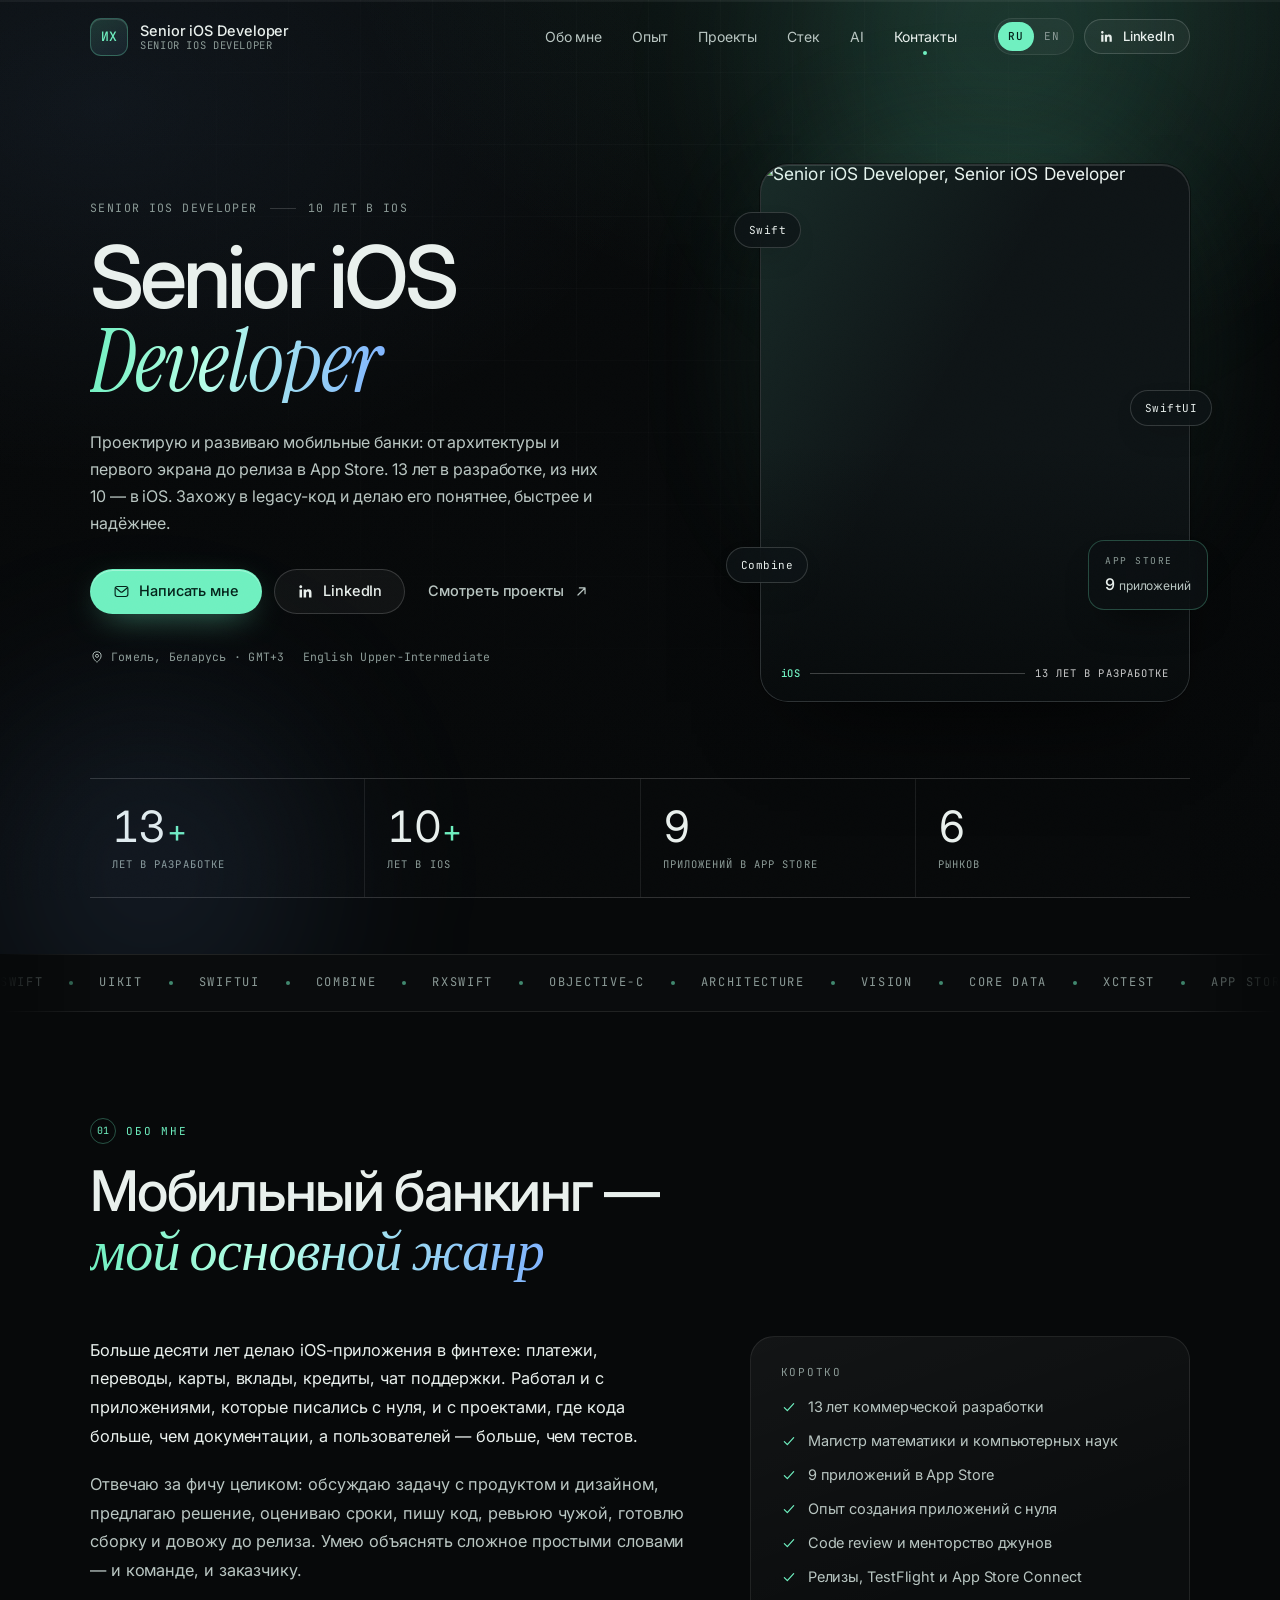
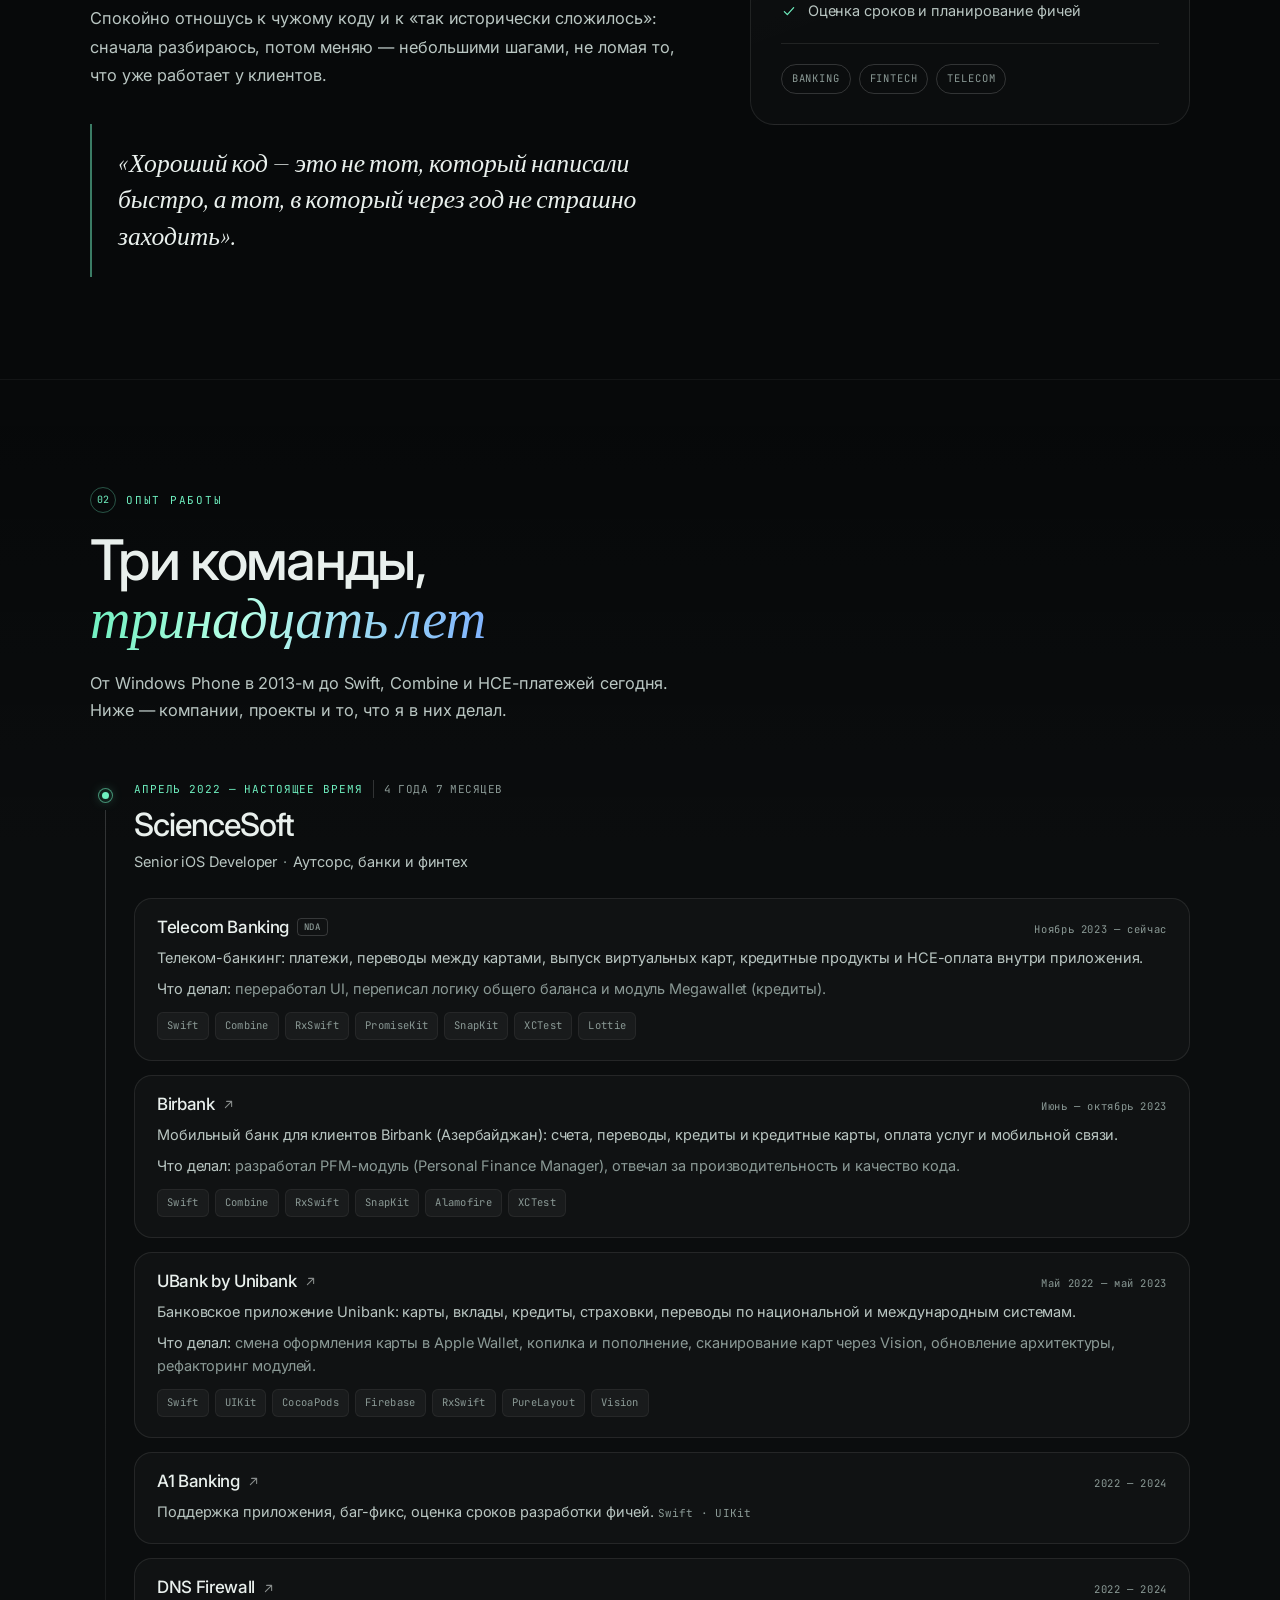
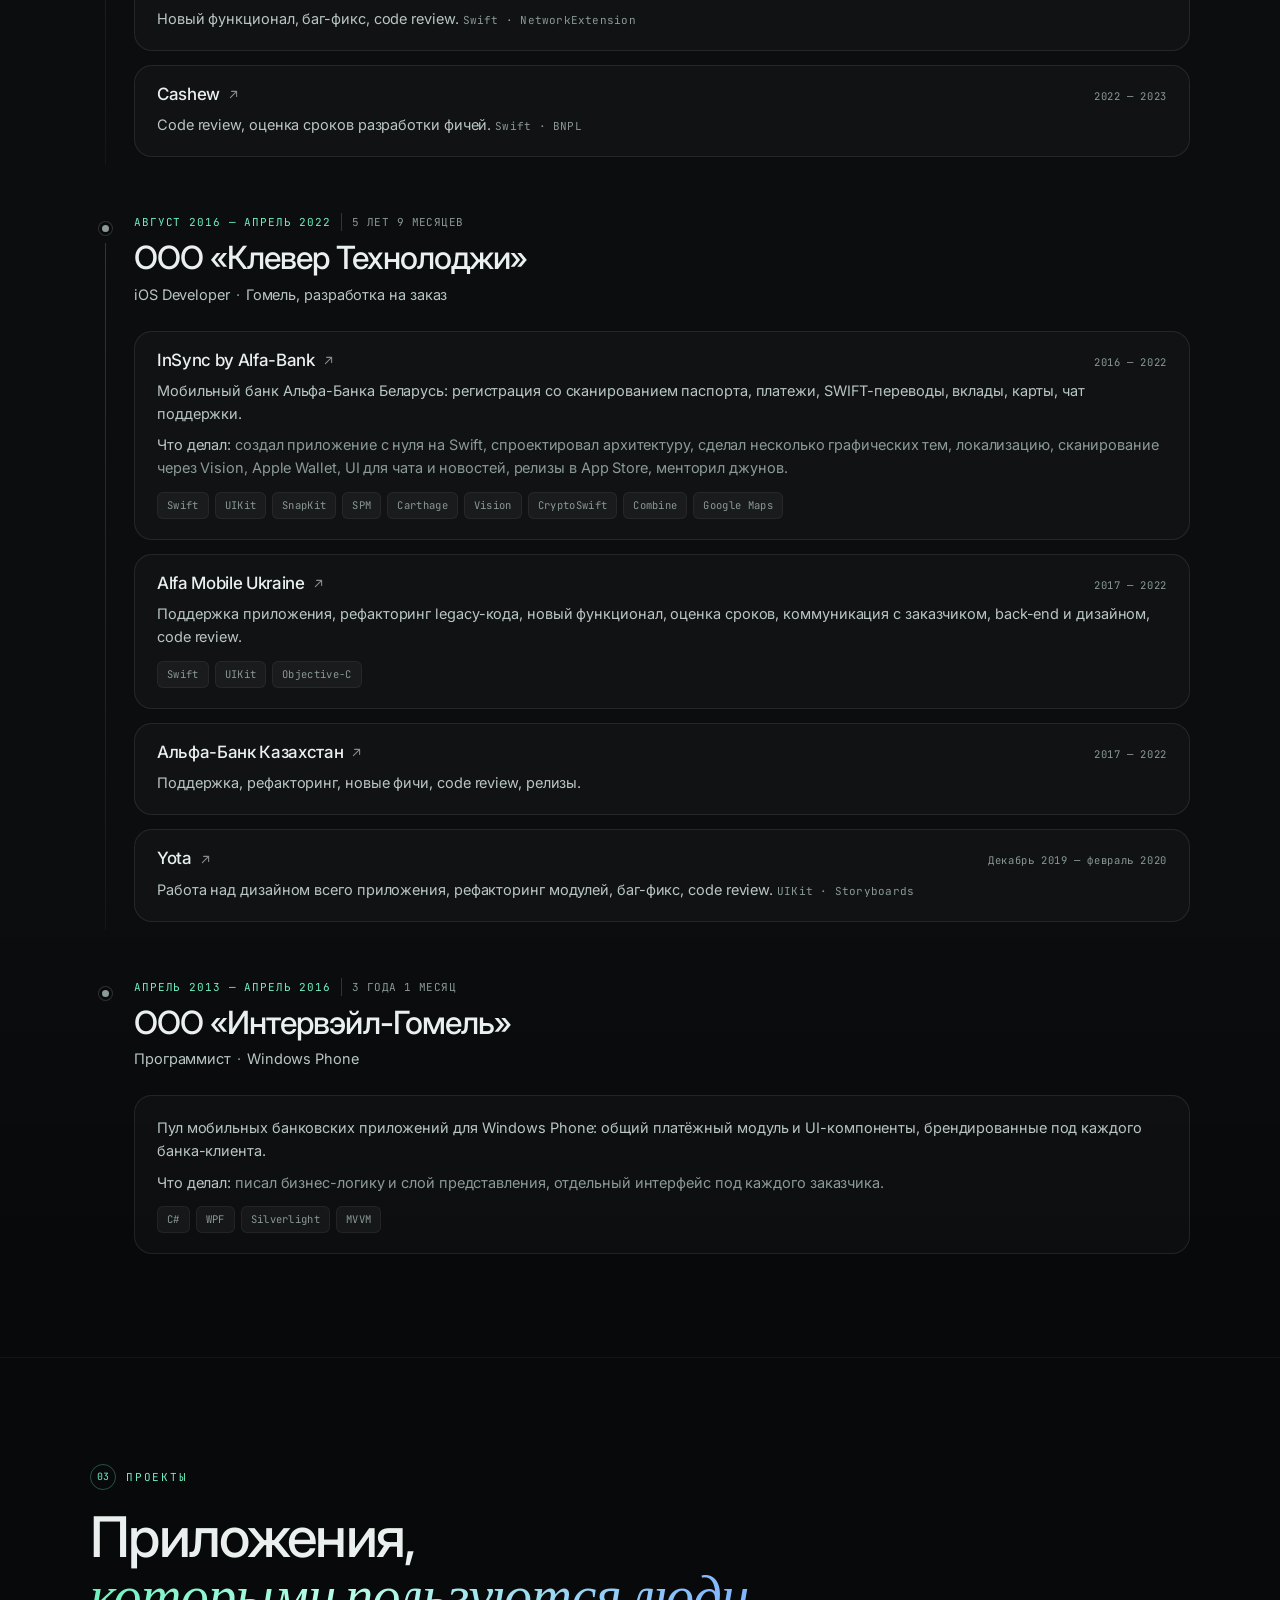
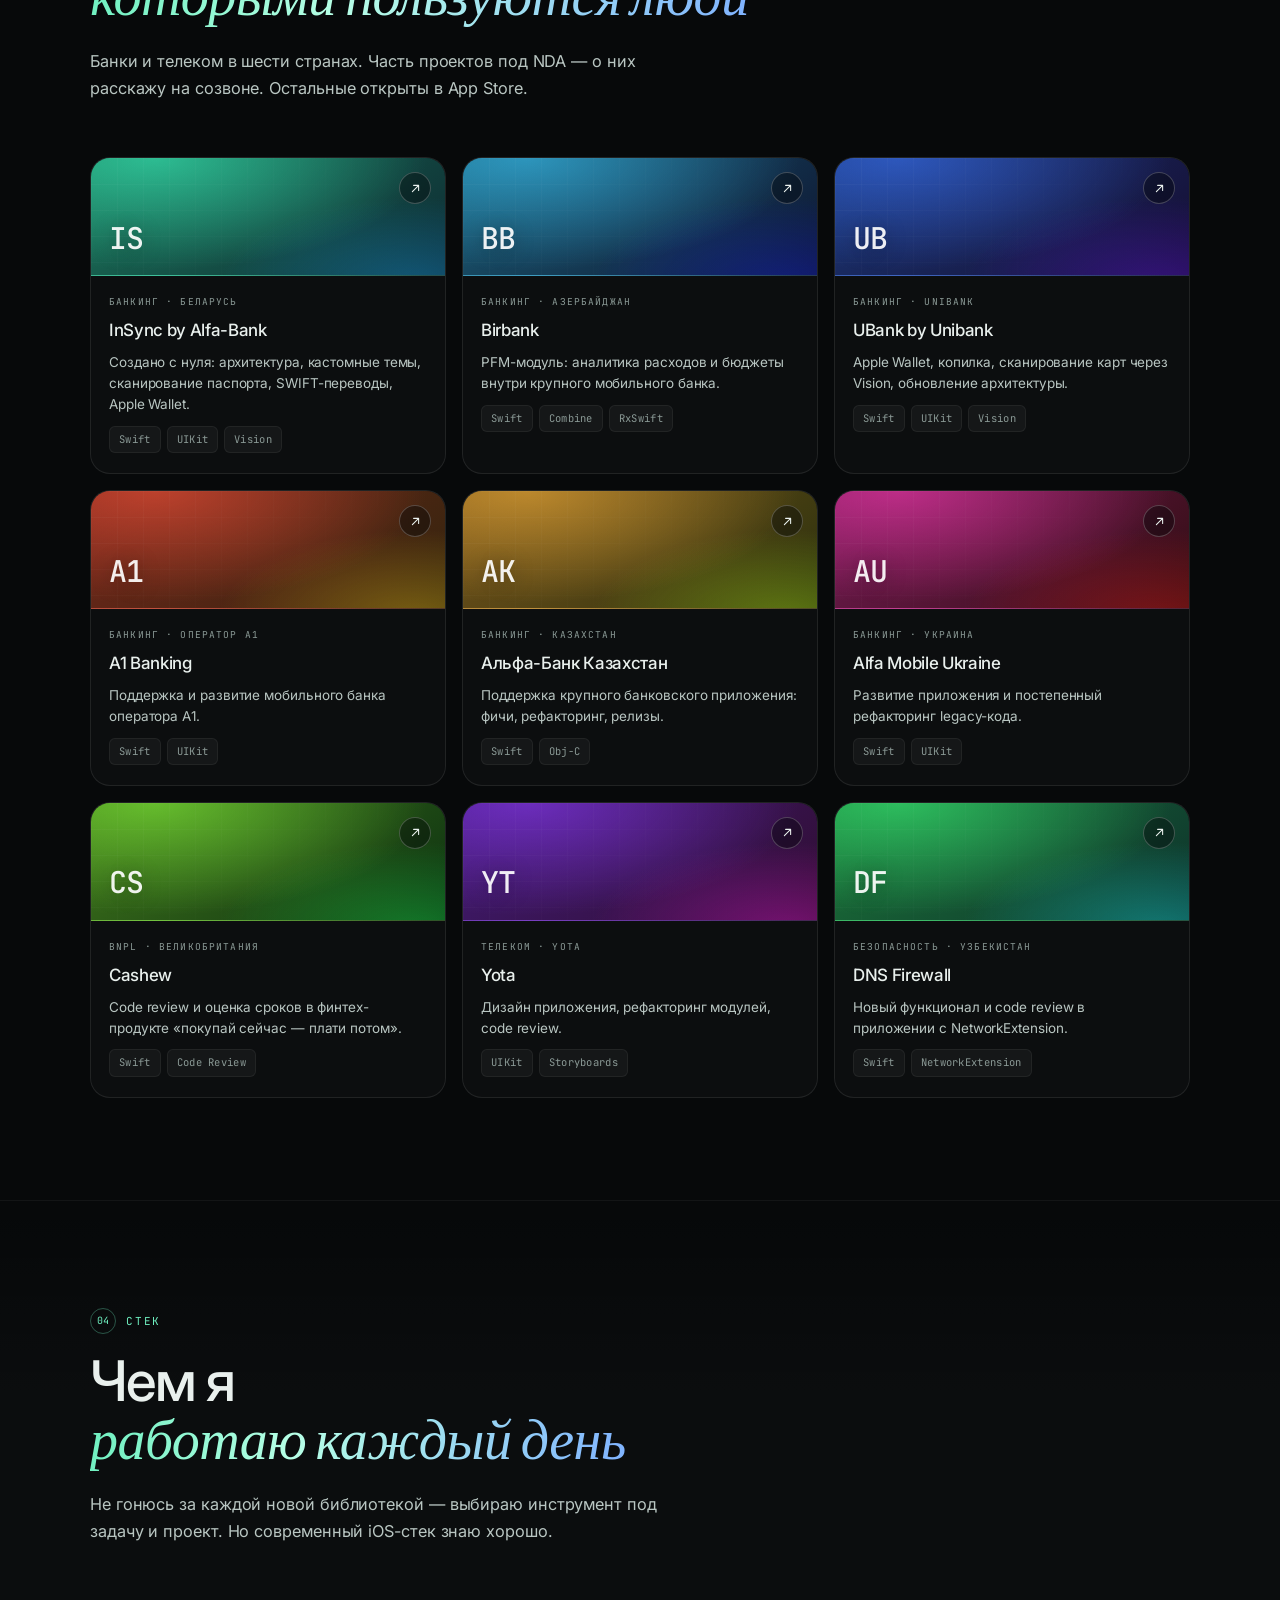
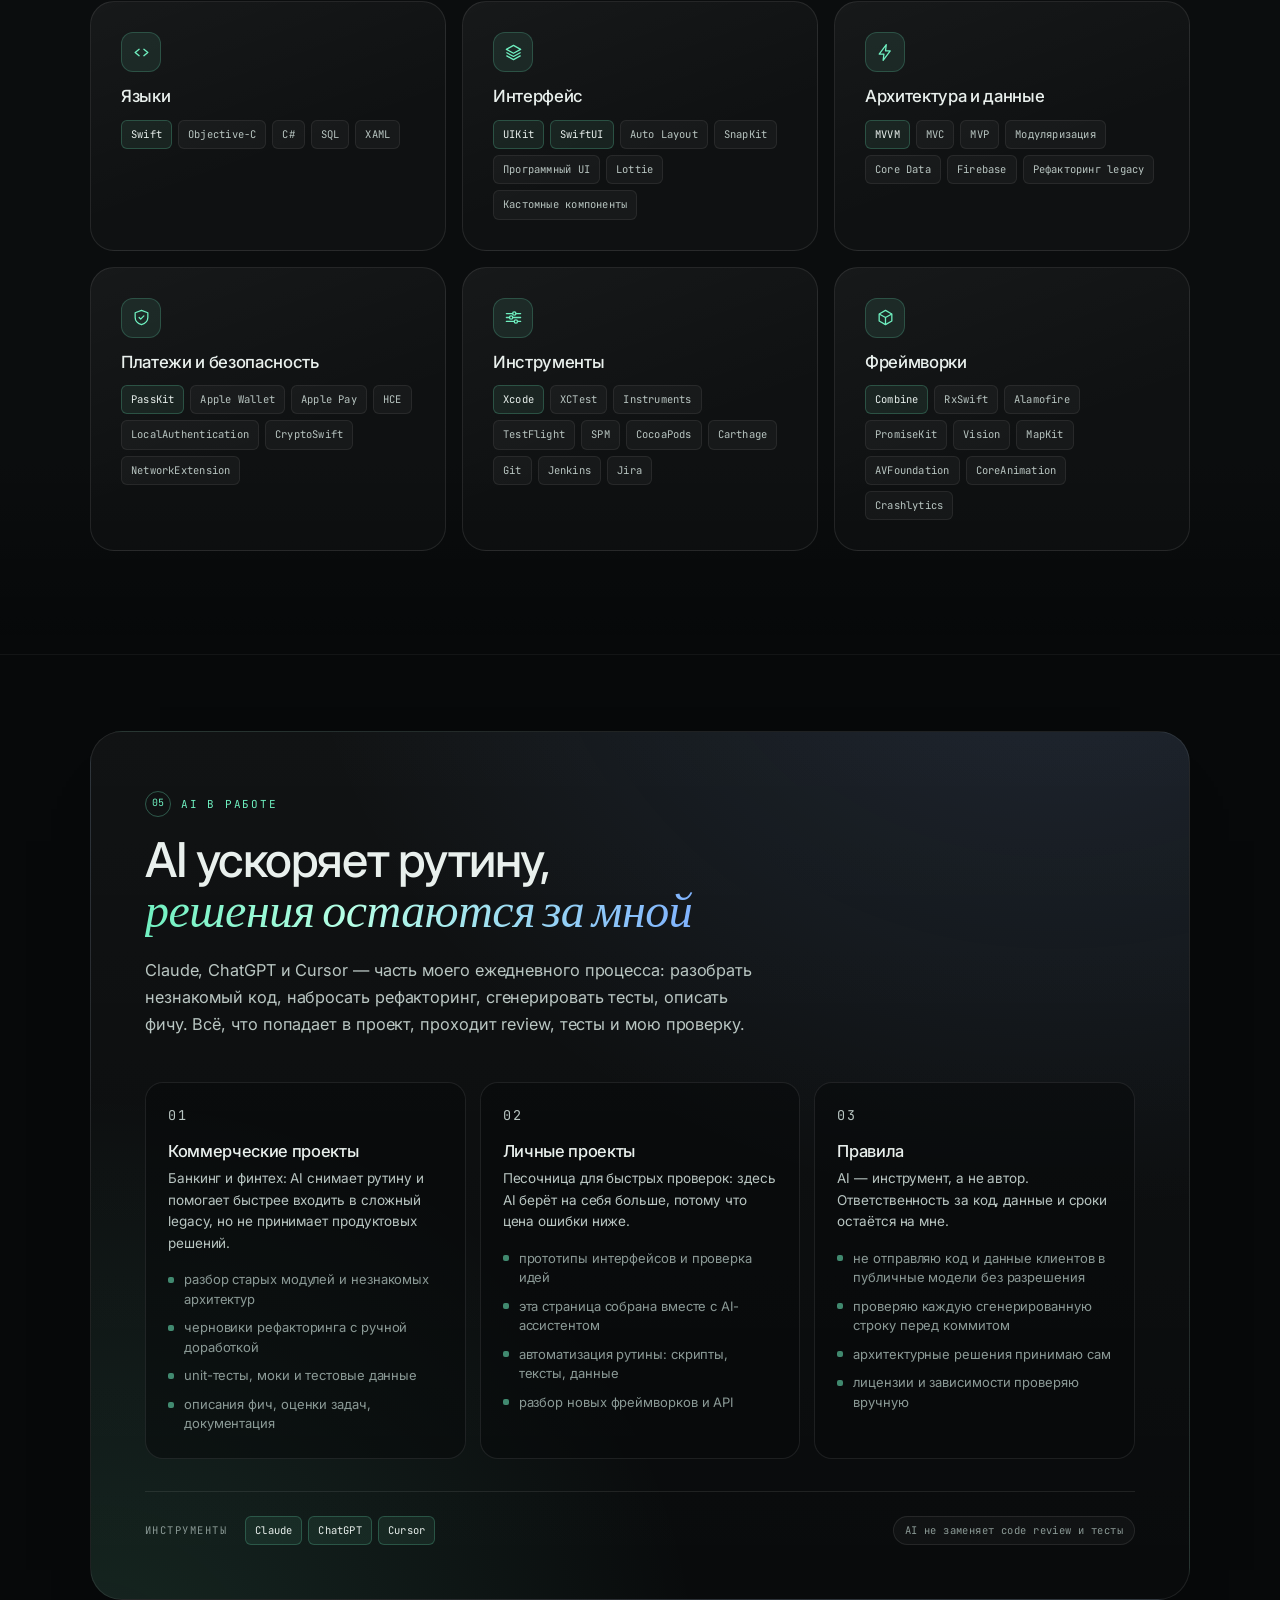
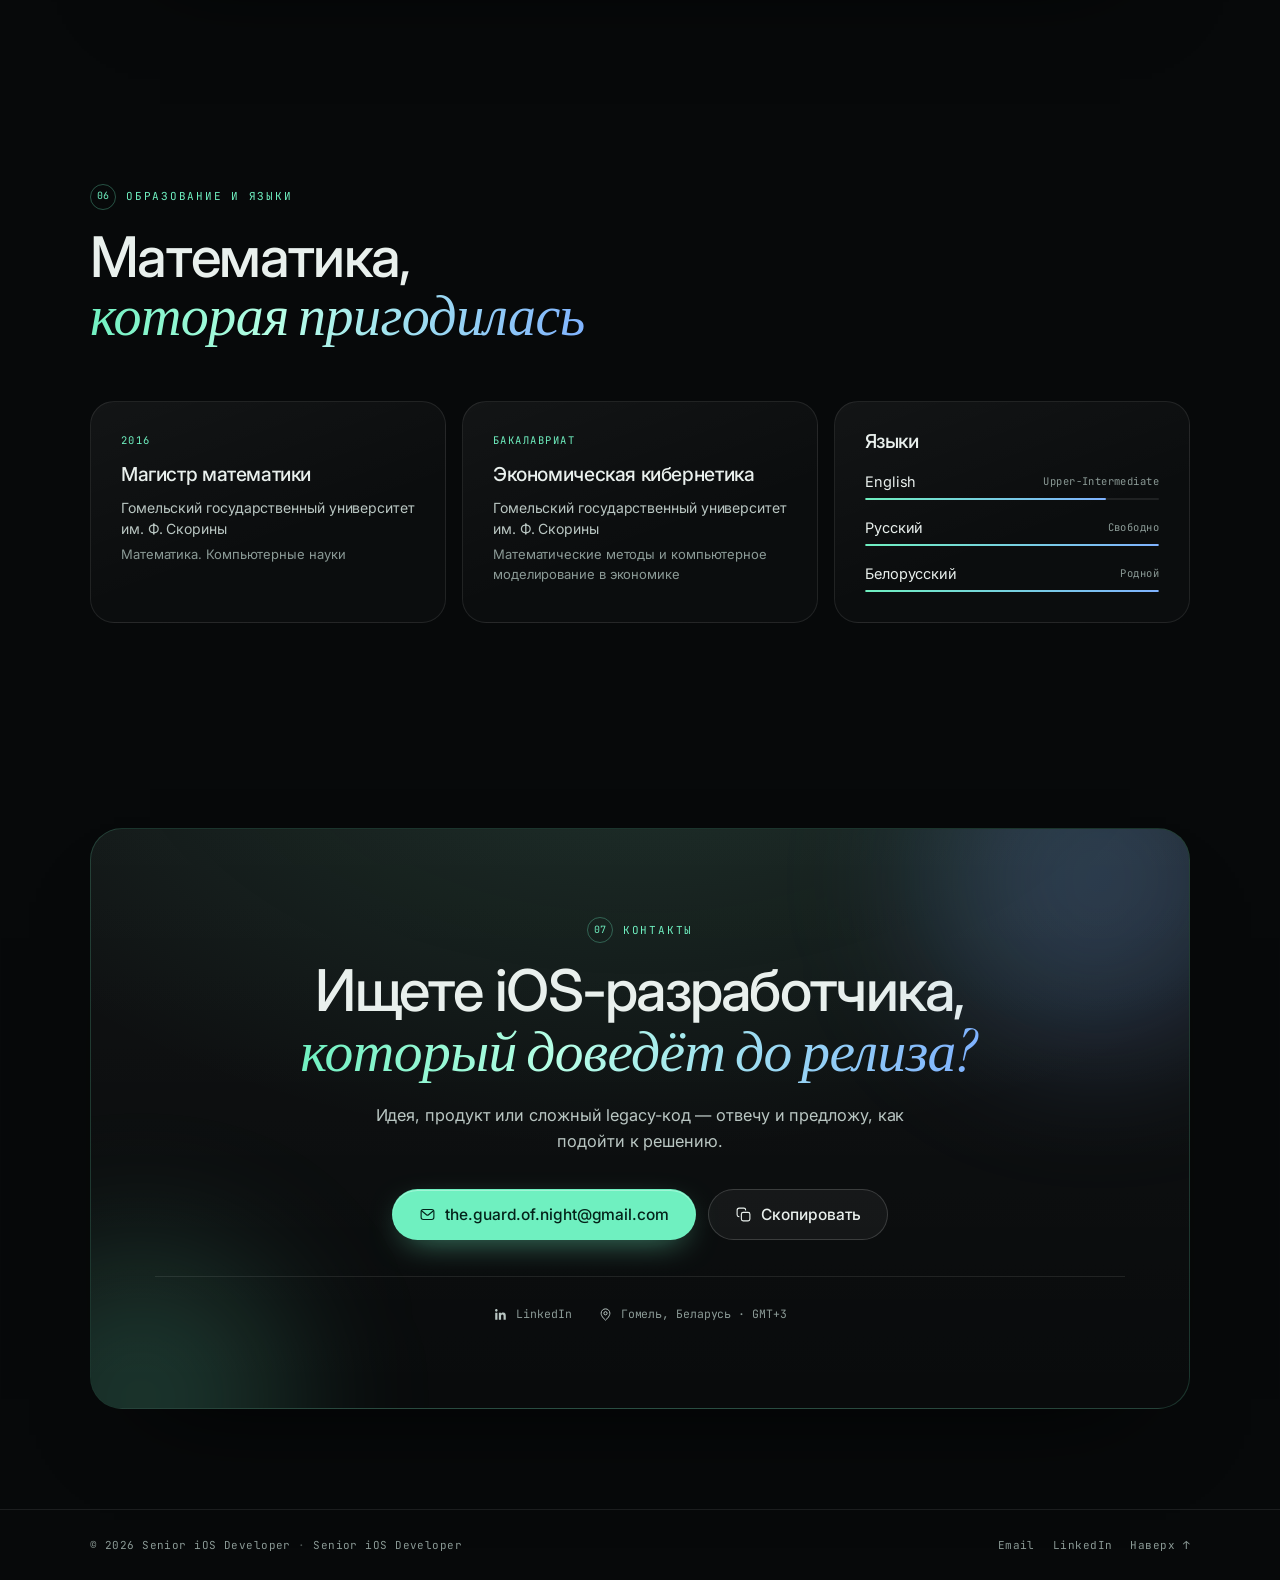
==== index.html @ 50eefeb9 "Restore the contact heading Bring back "Ищете iOS-разработчика, который доведёт до релиза?" / "Looki" ====
<!doctype html>
<html lang="ru">
<head>
<meta charset="utf-8">
<meta name="viewport" content="width=device-width, initial-scale=1">
<title>Senior iOS Developer — Senior iOS Developer</title>
<meta name="description" content="Senior iOS Developer с 13-летним опытом. Мобильный банкинг: 9 приложений в App Store, Swift, UIKit, SwiftUI, Combine. Гомель, Беларусь.">
<meta name="author" content="Senior iOS Developer">
<meta name="theme-color" content="#07090a">
<meta property="og:type" content="profile">
<meta property="og:title" content="Senior iOS Developer — Senior iOS Developer">
<meta property="og:description" content="13 лет в разработке, 10 из них в iOS. Мобильные банки, которые работают у реальных клиентов.">
<meta property="og:image" content="assets/og.jpg">
<meta property="og:image:width" content="1200">
<meta property="og:image:height" content="630">
<meta property="og:image:alt" content="Senior iOS Developer — Senior iOS Developer">
<meta name="twitter:card" content="summary_large_image">
<meta name="twitter:title" content="Senior iOS Developer — Senior iOS Developer">
<meta name="twitter:description" content="13 лет в разработке, 10 из них в iOS. Мобильные банки, которые работают у реальных клиентов.">
<meta name="twitter:image" content="assets/og.jpg">
<noscript><style>.reveal { opacity: 1 !important; transform: none !important; }</style></noscript>
<link rel="icon" href="data:image/svg+xml,%3Csvg xmlns='http://www.w3.org/2000/svg' viewBox='0 0 64 64'%3E%3Crect width='64' height='64' rx='14' fill='%2307090a'/%3E%3Crect x='1' y='1' width='62' height='62' rx='13' fill='none' stroke='%236ff0c0' stroke-opacity='.5'/%3E%3Ctext x='32' y='42' font-family='Helvetica,Arial' font-size='26' font-weight='600' fill='%236ff0c0' text-anchor='middle'%3EIK%3C/text%3E%3C/svg%3E">
<link rel="preconnect" href="https://fonts.googleapis.com">
<link rel="preconnect" href="https://fonts.gstatic.com" crossorigin>
<link href="https://fonts.googleapis.com/css2?family=Inter:wght@300;400;500;600&family=Instrument+Serif:ital@0;1&family=JetBrains+Mono:wght@400;500&display=swap" rel="stylesheet">
<link rel="stylesheet" href="styles.css">
</head>
<body>

<a class="skip-link" href="#main" data-i18n="skip">Перейти к содержимому</a>
<div class="progress" aria-hidden="true"><span id="progress-bar"></span></div>
<div class="grain" aria-hidden="true"></div>

<svg class="svg-sprite" aria-hidden="true" focusable="false">
  <symbol id="i-arrow" viewBox="0 0 24 24"><path d="M7 17 17 7M9 7h8v8" fill="none" stroke="currentColor" stroke-width="1.7" stroke-linecap="round" stroke-linejoin="round"/></symbol>
  <symbol id="i-mail" viewBox="0 0 24 24"><rect x="3" y="5" width="18" height="14" rx="3" fill="none" stroke="currentColor" stroke-width="1.6"/><path d="m4.5 7.5 6.4 5.1a2 2 0 0 0 2.2 0l6.4-5.1" fill="none" stroke="currentColor" stroke-width="1.6" stroke-linecap="round"/></symbol>
  <symbol id="i-check" viewBox="0 0 24 24"><path d="m5 13 4.5 4.5L19 7" fill="none" stroke="currentColor" stroke-width="1.8" stroke-linecap="round" stroke-linejoin="round"/></symbol>
  <symbol id="i-pin" viewBox="0 0 24 24"><path d="M12 21s7-5.4 7-11a7 7 0 1 0-14 0c0 5.6 7 11 7 11Z" fill="none" stroke="currentColor" stroke-width="1.6" stroke-linejoin="round"/><circle cx="12" cy="10" r="2.6" fill="none" stroke="currentColor" stroke-width="1.6"/></symbol>
  <symbol id="i-copy" viewBox="0 0 24 24"><rect x="9" y="9" width="12" height="12" rx="2.5" fill="none" stroke="currentColor" stroke-width="1.6"/><path d="M15 5.5A2.5 2.5 0 0 0 12.5 3H6a3 3 0 0 0-3 3v6.5A2.5 2.5 0 0 0 5.5 15" fill="none" stroke="currentColor" stroke-width="1.6" stroke-linecap="round"/></symbol>
  <symbol id="i-code" viewBox="0 0 24 24"><path d="m9 8-5 4 5 4m6-8 5 4-5 4" fill="none" stroke="currentColor" stroke-width="1.7" stroke-linecap="round" stroke-linejoin="round"/></symbol>
  <symbol id="i-layers" viewBox="0 0 24 24"><path d="m12 3 9 5-9 5-9-5 9-5Zm9 9-9 5-9-5m18 4-9 5-9-5" fill="none" stroke="currentColor" stroke-width="1.6" stroke-linejoin="round"/></symbol>
  <symbol id="i-bolt" viewBox="0 0 24 24"><path d="M13 2 4 14h6l-1 8 9-12h-6l1-8Z" fill="none" stroke="currentColor" stroke-width="1.6" stroke-linejoin="round"/></symbol>
  <symbol id="i-shield" viewBox="0 0 24 24"><path d="M12 3 20 6v6c0 5-4 7.7-8 9-4-1.3-8-4-8-9V6l8-3Z" fill="none" stroke="currentColor" stroke-width="1.6" stroke-linejoin="round"/><path d="m9 12 2 2 4-4" fill="none" stroke="currentColor" stroke-width="1.6" stroke-linecap="round" stroke-linejoin="round"/></symbol>
  <symbol id="i-tools" viewBox="0 0 24 24"><path d="M3 7h8m4 0h6M3 12h4m4 0h10M3 17h10m4 0h4" fill="none" stroke="currentColor" stroke-width="1.6" stroke-linecap="round"/><circle cx="13" cy="7" r="2.1" fill="none" stroke="currentColor" stroke-width="1.6"/><circle cx="9" cy="12" r="2.1" fill="none" stroke="currentColor" stroke-width="1.6"/><circle cx="15" cy="17" r="2.1" fill="none" stroke="currentColor" stroke-width="1.6"/></symbol>
  <symbol id="i-cube" viewBox="0 0 24 24"><path d="M12 3l8 4.5v9L12 21l-8-4.5v-9L12 3Z" fill="none" stroke="currentColor" stroke-width="1.6" stroke-linejoin="round"/><path d="M4 7.5 12 12l8-4.5M12 12v9" fill="none" stroke="currentColor" stroke-width="1.6" stroke-linejoin="round"/></symbol>
  <symbol id="i-linkedin" viewBox="0 0 24 24"><path fill="currentColor" d="M20.447 20.452h-3.554v-5.569c0-1.328-.027-3.037-1.852-3.037-1.853 0-2.136 1.445-2.136 2.939v5.667H9.351V9h3.414v1.561h.046c.477-.9 1.637-1.85 3.37-1.85 3.601 0 4.267 2.37 4.267 5.455v6.286zM5.337 7.433c-1.144 0-2.063-.926-2.063-2.065 0-1.138.92-2.063 2.063-2.063 1.14 0 2.064.925 2.064 2.063 0 1.139-.925 2.065-2.064 2.065zm1.782 13.019H3.555V9h3.564v11.452z"/></symbol>
  <symbol id="i-menu" viewBox="0 0 24 24"><path d="M4 7h16M4 12h16M4 17h16" fill="none" stroke="currentColor" stroke-width="1.7" stroke-linecap="round"/></symbol>
  <symbol id="i-close" viewBox="0 0 24 24"><path d="m6 6 12 12M18 6 6 18" fill="none" stroke="currentColor" stroke-width="1.7" stroke-linecap="round"/></symbol>
</svg>

<header class="site-header" id="site-header">
  <div class="header-inner">
    <a class="brand" href="#top" aria-label="Senior iOS Developer — на главную" data-i18n-label="brand.aria">
      <span class="brand-mark" data-i18n="brand.mark">ИХ</span>
      <span class="brand-text">
        <span data-i18n="brand.name">Senior iOS Developer</span>
        <small data-i18n="brand.role">Senior iOS Developer</small>
      </span>
    </a>

    <nav class="nav" id="nav" aria-label="Основная навигация" data-i18n-label="nav.aria">
      <a href="#about" data-i18n="nav.about">Обо мне</a>
      <a href="#experience" data-i18n="nav.experience">Опыт</a>
      <a href="#work" data-i18n="nav.work">Проекты</a>
      <a href="#skills" data-i18n="nav.skills">Стек</a>
      <a href="#ai" data-i18n="nav.ai">AI</a>
      <a href="#contact" data-i18n="nav.contact">Контакты</a>
    </nav>

    <div class="header-actions">
      <div class="lang" role="group" aria-label="Язык / Language" data-i18n-label="lang.aria">
        <button type="button" class="lang-btn is-active" data-lang="ru" aria-pressed="true">RU</button>
        <button type="button" class="lang-btn" data-lang="en" aria-pressed="false">EN</button>
      </div>
      <a class="btn btn-ghost btn-sm header-social" href="https://www.linkedin.com/in/%D0%B8%D0%B3%D0%BE%D1%80%D1%8C-%D1%85%D0%BE%D0%B4%D0%BE%D1%80%D1%87%D0%B5%D0%BD%D0%BA%D0%BE-a7219a217/" target="_blank" rel="noopener noreferrer">
        <svg class="icon" aria-hidden="true"><use href="#i-linkedin"/></svg>
        <span data-i18n="nav.linkedin">LinkedIn</span>
      </a>
      <button class="nav-toggle" id="nav-toggle" type="button" aria-expanded="false" aria-controls="mobile-menu" aria-label="Открыть меню">
        <svg class="icon icon-menu" aria-hidden="true"><use href="#i-menu"/></svg>
        <svg class="icon icon-close" aria-hidden="true"><use href="#i-close"/></svg>
      </button>
    </div>
  </div>

  <div class="mobile-menu" id="mobile-menu" hidden>
    <a href="#about" data-i18n="nav.about">Обо мне</a>
    <a href="#experience" data-i18n="nav.experience">Опыт</a>
    <a href="#work" data-i18n="nav.work">Проекты</a>
    <a href="#skills" data-i18n="nav.skills">Стек</a>
    <a href="#ai" data-i18n="nav.ai">AI</a>
    <a href="#contact" data-i18n="nav.contact">Контакты</a>
    <a class="mobile-social" href="https://www.linkedin.com/in/%D0%B8%D0%B3%D0%BE%D1%80%D1%8C-%D1%85%D0%BE%D0%B4%D0%BE%D1%80%D1%87%D0%B5%D0%BD%D0%BA%D0%BE-a7219a217/" target="_blank" rel="noopener noreferrer" data-i18n="nav.linkedin">LinkedIn</a>
  </div>
</header>

<main id="main">

  <!-- ————————————— HERO ————————————— -->
  <section class="hero" id="top">
    <div class="hero-bg" aria-hidden="true">
      <div class="orb orb-1"></div>
      <div class="orb orb-2"></div>
      <div class="hero-grid"></div>
    </div>

    <div class="wrap hero-inner">
      <div class="hero-copy">
        <p class="eyebrow reveal" style="--d:.05s">
          <span>Senior iOS Developer</span>
          <span class="eyebrow-sep" aria-hidden="true"></span>
          <span data-i18n="hero.kicker">10 лет в iOS</span>
        </p>

        <h1 class="reveal" style="--d:.1s">
          <span data-i18n="hero.name.first">Senior iOS</span><br>
          <em data-i18n="hero.name.last">Developer</em>
        </h1>

        <p class="lead reveal" style="--d:.16s" data-i18n="hero.lead">
          Проектирую и развиваю мобильные банки: от архитектуры и первого экрана до релиза в App Store. 13 лет в разработке, из них 10 — в iOS. Захожу в legacy-код и делаю его понятнее, быстрее и надёжнее.
        </p>

        <div class="cta-row reveal" style="--d:.22s">
          <a class="btn btn-primary" href="mailto:the.guard.of.night@gmail.com?subject=iOS%20Developer">
            <svg class="icon" aria-hidden="true"><use href="#i-mail"/></svg>
            <span data-i18n="hero.ctaPrimary">Написать мне</span>
          </a>
          <a class="btn btn-ghost" href="https://www.linkedin.com/in/%D0%B8%D0%B3%D0%BE%D1%80%D1%8C-%D1%85%D0%BE%D0%B4%D0%BE%D1%80%D1%87%D0%B5%D0%BD%D0%BA%D0%BE-a7219a217/" target="_blank" rel="noopener noreferrer">
            <svg class="icon" aria-hidden="true"><use href="#i-linkedin"/></svg>
            <span data-i18n="hero.ctaLinkedin">LinkedIn</span>
          </a>
          <a class="btn btn-link" href="#work">
            <span data-i18n="hero.ctaTertiary">Смотреть проекты</span>
            <svg class="icon" aria-hidden="true"><use href="#i-arrow"/></svg>
          </a>
        </div>

        <ul class="hero-meta reveal" style="--d:.28s">
          <li><svg class="icon" aria-hidden="true"><use href="#i-pin"/></svg><span data-i18n="hero.location">Гомель, Беларусь · GMT+3</span></li>
          <li><span data-i18n="hero.english">English Upper-Intermediate</span></li>
        </ul>
      </div>

      <div class="hero-portrait reveal" style="--d:.18s">
        <div class="portrait-glow" aria-hidden="true"></div>
        <figure class="portrait">
          <img src="assets/igor.jpg" width="1440" height="1920" alt="Senior iOS Developer, Senior iOS Developer" data-i18n-alt="hero.photoAlt" fetchpriority="high">
          <figcaption class="portrait-caption">
            <span class="portrait-role">iOS</span>
            <span class="portrait-line" aria-hidden="true"></span>
            <span data-i18n="hero.photoCaption">13 лет в разработке</span>
          </figcaption>
        </figure>
        <span class="float-chip float-chip-1" aria-hidden="true">Swift</span>
        <span class="float-chip float-chip-2" aria-hidden="true">SwiftUI</span>
        <span class="float-chip float-chip-3" aria-hidden="true">Combine</span>
        <div class="float-card" aria-hidden="true">
          <span class="float-card-kicker">App Store</span>
          <span class="float-card-value">9 <span data-i18n="hero.appsUnit">приложений</span></span>
        </div>
      </div>
    </div>

    <div class="wrap">
      <dl class="stats reveal" style="--d:.1s">
        <div class="stat">
          <dt data-i18n="stats.years">Лет в разработке</dt>
          <dd><span class="count" data-count="13">13</span><span class="plus">+</span></dd>
        </div>
        <div class="stat">
          <dt data-i18n="stats.ios">Лет в iOS</dt>
          <dd><span class="count" data-count="10">10</span><span class="plus">+</span></dd>
        </div>
        <div class="stat">
          <dt data-i18n="stats.apps">Приложений в App Store</dt>
          <dd><span class="count" data-count="9">9</span></dd>
        </div>
        <div class="stat">
          <dt data-i18n="stats.markets">Рынков</dt>
          <dd><span class="count" data-count="6">6</span></dd>
        </div>
      </dl>
    </div>
  </section>

  <div class="marquee" aria-hidden="true">
    <div class="marquee-track">
      <span>Swift</span><i></i><span>UIKit</span><i></i><span>SwiftUI</span><i></i><span>Combine</span><i></i><span>RxSwift</span><i></i><span>Objective-C</span><i></i><span>Architecture</span><i></i><span>Vision</span><i></i><span>Core Data</span><i></i><span>XCTest</span><i></i><span>App Store</span><i></i>
      <span>Swift</span><i></i><span>UIKit</span><i></i><span>SwiftUI</span><i></i><span>Combine</span><i></i><span>RxSwift</span><i></i><span>Objective-C</span><i></i><span>Architecture</span><i></i><span>Vision</span><i></i><span>Core Data</span><i></i><span>XCTest</span><i></i><span>App Store</span><i></i>
    </div>
  </div>

  <!-- ————————————— ABOUT ————————————— -->
  <section class="section" id="about">
    <div class="wrap">
      <header class="section-head reveal">
        <p class="kicker"><span aria-hidden="true">01</span><span data-i18n="about.kicker">Обо мне</span></p>
        <h2 data-i18n="about.title">Мобильный банкинг —<br><em>мой основной жанр</em></h2>
      </header>

      <div class="about-grid">
        <div class="about-copy">
          <p class="reveal" data-i18n="about.p1">
            Больше десяти лет делаю iOS-приложения в финтехе: платежи, переводы, карты, вклады, кредиты, чат поддержки. Работал и с приложениями, которые писались с нуля, и с проектами, где кода больше, чем документации, а пользователей — больше, чем тестов.
          </p>
          <p class="reveal" style="--d:.06s" data-i18n="about.p2">
            Отвечаю за фичу целиком: обсуждаю задачу с продуктом и дизайном, предлагаю решение, оцениваю сроки, пишу код, ревьюю чужой, готовлю сборку и довожу до релиза. Умею объяснять сложное простыми словами — и команде, и заказчику.
          </p>
          <p class="reveal" style="--d:.12s" data-i18n="about.p3">
            Спокойно отношусь к чужому коду и к «так исторически сложилось»: сначала разбираюсь, потом меняю — небольшими шагами, не ломая то, что уже работает у клиентов.
          </p>

          <blockquote class="quote reveal" style="--d:.18s">
            <p data-i18n="about.quote">«Хороший код — это не тот, который написали быстро, а тот, в который через год не страшно заходить».</p>
          </blockquote>
        </div>

        <aside class="facts card reveal" style="--d:.1s" aria-label="Ключевые факты" data-i18n-label="about.factsAria">
          <h3 class="card-title" data-i18n="about.factsTitle">Коротко</h3>
          <ul class="fact-list">
            <li><svg class="icon" aria-hidden="true"><use href="#i-check"/></svg><span data-i18n="about.fact1">13 лет коммерческой разработки</span></li>
            <li><svg class="icon" aria-hidden="true"><use href="#i-check"/></svg><span data-i18n="about.fact2">Магистр математики и компьютерных наук</span></li>
            <li><svg class="icon" aria-hidden="true"><use href="#i-check"/></svg><span data-i18n="about.fact3">9 приложений в App Store</span></li>
            <li><svg class="icon" aria-hidden="true"><use href="#i-check"/></svg><span data-i18n="about.fact4">Опыт создания приложений с нуля</span></li>
            <li><svg class="icon" aria-hidden="true"><use href="#i-check"/></svg><span data-i18n="about.fact5">Code review и менторство джунов</span></li>
            <li><svg class="icon" aria-hidden="true"><use href="#i-check"/></svg><span data-i18n="about.fact6">Релизы, TestFlight и App Store Connect</span></li>
            <li><svg class="icon" aria-hidden="true"><use href="#i-check"/></svg><span data-i18n="about.fact7">Оценка сроков и планирование фичей</span></li>
          </ul>
          <div class="facts-footer">
            <span class="pill" data-i18n="about.badge1">Banking</span>
            <span class="pill" data-i18n="about.badge2">Fintech</span>
            <span class="pill" data-i18n="about.badge3">Telecom</span>
          </div>
        </aside>
      </div>
    </div>
  </section>

  <!-- ————————————— EXPERIENCE ————————————— -->
  <section class="section section-alt" id="experience">
    <div class="wrap">
      <header class="section-head reveal">
        <p class="kicker"><span aria-hidden="true">02</span><span data-i18n="exp.kicker">Опыт работы</span></p>
        <h2 data-i18n="exp.title">Три команды,<br><em>тринадцать лет</em></h2>
        <p class="section-lead" data-i18n="exp.lead">От Windows Phone в 2013-м до Swift, Combine и HCE-платежей сегодня. Ниже — компании, проекты и то, что я в них делал.</p>
      </header>

      <div class="timeline">
        <!-- ScienceSoft -->
        <article class="job reveal">
          <div class="job-rail" aria-hidden="true"><span class="job-dot"></span></div>
          <div class="job-head">
            <p class="job-period"><span data-i18n="exp.job1.period">Апрель 2022 — настоящее время</span><span class="job-duration" data-i18n="exp.job1.duration">4 года 7 месяцев</span></p>
            <h3 class="job-company">ScienceSoft</h3>
            <p class="job-role"><span data-i18n="exp.job1.role">Senior iOS Developer</span> <span class="job-sep" aria-hidden="true">·</span> <span data-i18n="exp.job1.mode">Аутсорс, банки и финтех</span></p>
          </div>

          <div class="projects">
            <div class="project">
              <div class="project-head">
                <h4>Telecom Banking <span class="tag-nda" data-i18n="exp.nda">NDA</span></h4>
                <span class="project-period" data-i18n="exp.job1.p1.period">Ноябрь 2023 — сейчас</span>
              </div>
              <p data-i18n="exp.job1.p1.desc">Телеком-банкинг: платежи, переводы между картами, выпуск виртуальных карт, кредитные продукты и HCE-оплата внутри приложения.</p>
              <p class="project-did"><span data-i18n="exp.did">Что делал:</span> <span data-i18n="exp.job1.p1.did">переработал UI, переписал логику общего баланса и модуль Megawallet (кредиты).</span></p>
              <ul class="tech"><li>Swift</li><li>Combine</li><li>RxSwift</li><li>PromiseKit</li><li>SnapKit</li><li>XCTest</li><li>Lottie</li></ul>
            </div>

            <div class="project">
              <div class="project-head">
                <h4><a href="https://apps.apple.com/us/app/birbank/id1293207342" target="_blank" rel="noopener noreferrer">Birbank <svg class="icon icon-link" aria-hidden="true"><use href="#i-arrow"/></svg></a></h4>
                <span class="project-period" data-i18n="exp.job1.p2.period">Июнь — октябрь 2023</span>
              </div>
              <p data-i18n="exp.job1.p2.desc">Мобильный банк для клиентов Birbank (Азербайджан): счета, переводы, кредиты и кредитные карты, оплата услуг и мобильной связи.</p>
              <p class="project-did"><span data-i18n="exp.did">Что делал:</span> <span data-i18n="exp.job1.p2.did">разработал PFM-модуль (Personal Finance Manager), отвечал за производительность и качество кода.</span></p>
              <ul class="tech"><li>Swift</li><li>Combine</li><li>RxSwift</li><li>SnapKit</li><li>Alamofire</li><li>XCTest</li></ul>
            </div>

            <div class="project">
              <div class="project-head">
                <h4><a href="https://apps.apple.com/ru/app/ubank-by-unibank/id1073632425" target="_blank" rel="noopener noreferrer">UBank by Unibank <svg class="icon icon-link" aria-hidden="true"><use href="#i-arrow"/></svg></a></h4>
                <span class="project-period" data-i18n="exp.job1.p3.period">Май 2022 — май 2023</span>
              </div>
              <p data-i18n="exp.job1.p3.desc">Банковское приложение Unibank: карты, вклады, кредиты, страховки, переводы по национальной и международным системам.</p>
              <p class="project-did"><span data-i18n="exp.did">Что делал:</span> <span data-i18n="exp.job1.p3.did">смена оформления карты в Apple Wallet, копилка и пополнение, сканирование карт через Vision, обновление архитектуры, рефакторинг модулей.</span></p>
              <ul class="tech"><li>Swift</li><li>UIKit</li><li>CocoaPods</li><li>Firebase</li><li>RxSwift</li><li>PureLayout</li><li>Vision</li></ul>
            </div>

            <div class="project project-compact">
              <div class="project-head">
                <h4><a href="https://apps.apple.com/ru/app/a1-banking-%D0%BC%D0%BE%D0%B1%D0%B8%D0%BB%D1%8C%D0%BD%D1%8B%D0%B9-%D0%B1%D0%B0%D0%BD%D0%BA%D0%B8%D0%BD%D0%B3/id1035569995" target="_blank" rel="noopener noreferrer">A1 Banking <svg class="icon icon-link" aria-hidden="true"><use href="#i-arrow"/></svg></a></h4>
                <span class="project-period" data-i18n="exp.job1.p4.period">2022 — 2024</span>
              </div>
              <p><span data-i18n="exp.job1.p4.did">Поддержка приложения, баг-фикс, оценка сроков разработки фичей.</span> <span class="tech-inline">Swift · UIKit</span></p>
            </div>

            <div class="project project-compact">
              <div class="project-head">
                <h4><a href="https://apps.apple.com/uz/app/dns-firewall/id1635323870" target="_blank" rel="noopener noreferrer">DNS Firewall <svg class="icon icon-link" aria-hidden="true"><use href="#i-arrow"/></svg></a></h4>
                <span class="project-period" data-i18n="exp.job1.p5.period">2022 — 2024</span>
              </div>
              <p><span data-i18n="exp.job1.p5.did">Новый функционал, баг-фикс, code review.</span> <span class="tech-inline">Swift · NetworkExtension</span></p>
            </div>

            <div class="project project-compact">
              <div class="project-head">
                <h4><a href="https://apps.apple.com/gb/app/cashew-shop-now-pay-later/id6443653192" target="_blank" rel="noopener noreferrer">Cashew <svg class="icon icon-link" aria-hidden="true"><use href="#i-arrow"/></svg></a></h4>
                <span class="project-period" data-i18n="exp.job1.p6.period">2022 — 2023</span>
              </div>
              <p><span data-i18n="exp.job1.p6.did">Code review, оценка сроков разработки фичей.</span> <span class="tech-inline">Swift · BNPL</span></p>
            </div>
          </div>
        </article>

        <!-- CleverTech -->
        <article class="job reveal">
          <div class="job-rail" aria-hidden="true"><span class="job-dot"></span></div>
          <div class="job-head">
            <p class="job-period"><span data-i18n="exp.job2.period">Август 2016 — апрель 2022</span><span class="job-duration" data-i18n="exp.job2.duration">5 лет 9 месяцев</span></p>
            <h3 class="job-company" data-i18n="exp.job2.company">ООО «Клевер Технолоджи»</h3>
            <p class="job-role"><span data-i18n="exp.job2.role">iOS Developer</span> <span class="job-sep" aria-hidden="true">·</span> <span data-i18n="exp.job2.mode">Гомель, разработка на заказ</span></p>
          </div>

          <div class="projects">
            <div class="project">
              <div class="project-head">
                <h4><a href="https://apps.apple.com/by/app/insync-by/id1174780846" target="_blank" rel="noopener noreferrer">InSync by Alfa-Bank <svg class="icon icon-link" aria-hidden="true"><use href="#i-arrow"/></svg></a></h4>
                <span class="project-period" data-i18n="exp.job2.p1.period">2016 — 2022</span>
              </div>
              <p data-i18n="exp.job2.p1.desc">Мобильный банк Альфа-Банка Беларусь: регистрация со сканированием паспорта, платежи, SWIFT-переводы, вклады, карты, чат поддержки.</p>
              <p class="project-did"><span data-i18n="exp.did">Что делал:</span> <span data-i18n="exp.job2.p1.did">создал приложение с нуля на Swift, спроектировал архитектуру, сделал несколько графических тем, локализацию, сканирование через Vision, Apple Wallet, UI для чата и новостей, релизы в App Store, менторил джунов.</span></p>
              <ul class="tech"><li>Swift</li><li>UIKit</li><li>SnapKit</li><li>SPM</li><li>Carthage</li><li>Vision</li><li>CryptoSwift</li><li>Combine</li><li>Google Maps</li></ul>
            </div>

            <div class="project">
              <div class="project-head">
                <h4><a href="https://apps.apple.com/ua/app/alfa-mobile-ukraine/id1208135460?l=ru" target="_blank" rel="noopener noreferrer">Alfa Mobile Ukraine <svg class="icon icon-link" aria-hidden="true"><use href="#i-arrow"/></svg></a></h4>
                <span class="project-period" data-i18n="exp.job2.p2.period">2017 — 2022</span>
              </div>
              <p><span data-i18n="exp.job2.p2.did">Поддержка приложения, рефакторинг legacy-кода, новый функционал, оценка сроков, коммуникация с заказчиком, back-end и дизайном, code review.</span></p>
              <ul class="tech"><li>Swift</li><li>UIKit</li><li>Objective-C</li></ul>
            </div>

            <div class="project project-compact">
              <div class="project-head">
                <h4><a href="https://apps.apple.com/ru/app/%D0%B0%D0%BB%D1%8C%D1%84%D0%B0-%D0%B1%D0%B0%D0%BD%D0%BA-%D0%BA%D0%B0%D0%B7%D0%B0%D1%85%D1%81%D1%82%D0%B0%D0%BD/id1276535135" target="_blank" rel="noopener noreferrer" data-i18n="exp.job2.p3.title">Альфа-Банк Казахстан <svg class="icon icon-link" aria-hidden="true"><use href="#i-arrow"/></svg></a></h4>
                <span class="project-period" data-i18n="exp.job2.p3.period">2017 — 2022</span>
              </div>
              <p><span data-i18n="exp.job2.p3.did">Поддержка, рефакторинг, новые фичи, code review, релизы.</span></p>
            </div>

            <div class="project project-compact">
              <div class="project-head">
                <h4><a href="https://apps.apple.com/ru/app/yota/id871741640?l=en" target="_blank" rel="noopener noreferrer">Yota <svg class="icon icon-link" aria-hidden="true"><use href="#i-arrow"/></svg></a></h4>
                <span class="project-period" data-i18n="exp.job2.p4.period">Декабрь 2019 — февраль 2020</span>
              </div>
              <p><span data-i18n="exp.job2.p4.did">Работа над дизайном всего приложения, рефакторинг модулей, баг-фикс, code review.</span> <span class="tech-inline">UIKit · Storyboards</span></p>
            </div>
          </div>
        </article>

        <!-- Intervale -->
        <article class="job reveal">
          <div class="job-rail" aria-hidden="true"><span class="job-dot"></span></div>
          <div class="job-head">
            <p class="job-period"><span data-i18n="exp.job3.period">Апрель 2013 — апрель 2016</span><span class="job-duration" data-i18n="exp.job3.duration">3 года 1 месяц</span></p>
            <h3 class="job-company" data-i18n="exp.job3.company">ООО «Интервэйл-Гомель»</h3>
            <p class="job-role"><span data-i18n="exp.job3.role">Программист</span> <span class="job-sep" aria-hidden="true">·</span> <span data-i18n="exp.job3.mode">Windows Phone</span></p>
          </div>
          <div class="projects">
            <div class="project">
              <p data-i18n="exp.job3.p1.desc">Пул мобильных банковских приложений для Windows Phone: общий платёжный модуль и UI-компоненты, брендированные под каждого банка-клиента.</p>
              <p class="project-did"><span data-i18n="exp.did">Что делал:</span> <span data-i18n="exp.job3.p1.did">писал бизнес-логику и слой представления, отдельный интерфейс под каждого заказчика.</span></p>
              <ul class="tech"><li>C#</li><li>WPF</li><li>Silverlight</li><li>MVVM</li></ul>
            </div>
          </div>
        </article>
      </div>
    </div>
  </section>

  <!-- ————————————— WORK ————————————— -->
  <section class="section" id="work">
    <div class="wrap">
      <header class="section-head reveal">
        <p class="kicker"><span aria-hidden="true">03</span><span data-i18n="work.kicker">Проекты</span></p>
        <h2 data-i18n="work.title">Приложения,<br><em>которыми пользуются люди</em></h2>
        <p class="section-lead" data-i18n="work.lead">Банки и телеком в шести странах. Часть проектов под NDA — о них расскажу на созвоне. Остальные открыты в App Store.</p>
      </header>

      <div class="work-grid">
        <a class="work-card reveal" href="https://apps.apple.com/by/app/insync-by/id1174780846" target="_blank" rel="noopener noreferrer" style="--h:162; --d:.02s">
          <span class="work-cover" aria-hidden="true"><span class="work-mono">IS</span><span class="work-arrow"><svg class="icon"><use href="#i-arrow"/></svg></span></span>
          <span class="work-body">
            <span class="work-meta"><span data-i18n="work.is.category">Банкинг · Беларусь</span></span>
            <span class="work-title">InSync by Alfa-Bank</span>
            <span class="work-desc" data-i18n="work.is.desc">Создано с нуля: архитектура, кастомные темы, сканирование паспорта, SWIFT-переводы, Apple Wallet.</span>
            <span class="tech"><span>Swift</span><span>UIKit</span><span>Vision</span></span>
          </span>
        </a>

        <a class="work-card reveal" href="https://apps.apple.com/us/app/birbank/id1293207342" target="_blank" rel="noopener noreferrer" style="--h:196; --d:.05s">
          <span class="work-cover" aria-hidden="true"><span class="work-mono">BB</span><span class="work-arrow"><svg class="icon"><use href="#i-arrow"/></svg></span></span>
          <span class="work-body">
            <span class="work-meta"><span data-i18n="work.birbank.category">Банкинг · Азербайджан</span></span>
            <span class="work-title">Birbank</span>
            <span class="work-desc" data-i18n="work.birbank.desc">PFM-модуль: аналитика расходов и бюджеты внутри крупного мобильного банка.</span>
            <span class="tech"><span>Swift</span><span>Combine</span><span>RxSwift</span></span>
          </span>
        </a>

        <a class="work-card reveal" href="https://apps.apple.com/ru/app/ubank-by-unibank/id1073632425" target="_blank" rel="noopener noreferrer" style="--h:222; --d:.08s">
          <span class="work-cover" aria-hidden="true"><span class="work-mono">UB</span><span class="work-arrow"><svg class="icon"><use href="#i-arrow"/></svg></span></span>
          <span class="work-body">
            <span class="work-meta"><span data-i18n="work.ubank.category">Банкинг · Unibank</span></span>
            <span class="work-title">UBank by Unibank</span>
            <span class="work-desc" data-i18n="work.ubank.desc">Apple Wallet, копилка, сканирование карт через Vision, обновление архитектуры.</span>
            <span class="tech"><span>Swift</span><span>UIKit</span><span>Vision</span></span>
          </span>
        </a>

        <a class="work-card reveal" href="https://apps.apple.com/ru/app/a1-banking-%D0%BC%D0%BE%D0%B1%D0%B8%D0%BB%D1%8C%D0%BD%D1%8B%D0%B9-%D0%B1%D0%B0%D0%BD%D0%BA%D0%B8%D0%BD%D0%B3/id1035569995" target="_blank" rel="noopener noreferrer" style="--h:8; --d:.11s">
          <span class="work-cover" aria-hidden="true"><span class="work-mono">A1</span><span class="work-arrow"><svg class="icon"><use href="#i-arrow"/></svg></span></span>
          <span class="work-body">
            <span class="work-meta"><span data-i18n="work.a1.category">Банкинг · Оператор A1</span></span>
            <span class="work-title">A1 Banking</span>
            <span class="work-desc" data-i18n="work.a1.desc">Поддержка и развитие мобильного банка оператора A1.</span>
            <span class="tech"><span>Swift</span><span>UIKit</span></span>
          </span>
        </a>

        <a class="work-card reveal" href="https://apps.apple.com/ru/app/%D0%B0%D0%BB%D1%8C%D1%84%D0%B0-%D0%B1%D0%B0%D0%BD%D0%BA-%D0%BA%D0%B0%D0%B7%D0%B0%D1%85%D1%81%D1%82%D0%B0%D0%BD/id1276535135" target="_blank" rel="noopener noreferrer" style="--h:38; --d:.14s">
          <span class="work-cover" aria-hidden="true"><span class="work-mono">AK</span><span class="work-arrow"><svg class="icon"><use href="#i-arrow"/></svg></span></span>
          <span class="work-body">
            <span class="work-meta"><span data-i18n="work.kz.category">Банкинг · Казахстан</span></span>
            <span class="work-title" data-i18n="work.kz.title">Альфа-Банк Казахстан</span>
            <span class="work-desc" data-i18n="work.kz.desc">Поддержка крупного банковского приложения: фичи, рефакторинг, релизы.</span>
            <span class="tech"><span>Swift</span><span>Obj-C</span></span>
          </span>
        </a>

        <a class="work-card reveal" href="https://apps.apple.com/ua/app/alfa-mobile-ukraine/id1208135460?l=ru" target="_blank" rel="noopener noreferrer" style="--h:322; --d:.17s">
          <span class="work-cover" aria-hidden="true"><span class="work-mono">AU</span><span class="work-arrow"><svg class="icon"><use href="#i-arrow"/></svg></span></span>
          <span class="work-body">
            <span class="work-meta"><span data-i18n="work.ua.category">Банкинг · Украина</span></span>
            <span class="work-title">Alfa Mobile Ukraine</span>
            <span class="work-desc" data-i18n="work.ua.desc">Развитие приложения и постепенный рефакторинг legacy-кода.</span>
            <span class="tech"><span>Swift</span><span>UIKit</span></span>
          </span>
        </a>

        <a class="work-card reveal" href="https://apps.apple.com/gb/app/cashew-shop-now-pay-later/id6443653192" target="_blank" rel="noopener noreferrer" style="--h:96; --d:.2s">
          <span class="work-cover" aria-hidden="true"><span class="work-mono">CS</span><span class="work-arrow"><svg class="icon"><use href="#i-arrow"/></svg></span></span>
          <span class="work-body">
            <span class="work-meta"><span data-i18n="work.cashew.category">BNPL · Великобритания</span></span>
            <span class="work-title">Cashew</span>
            <span class="work-desc" data-i18n="work.cashew.desc">Code review и оценка сроков в финтех-продукте «покупай сейчас — плати потом».</span>
            <span class="tech"><span>Swift</span><span>Code Review</span></span>
          </span>
        </a>

        <a class="work-card reveal" href="https://apps.apple.com/ru/app/yota/id871741640?l=en" target="_blank" rel="noopener noreferrer" style="--h:266; --d:.23s">
          <span class="work-cover" aria-hidden="true"><span class="work-mono">YT</span><span class="work-arrow"><svg class="icon"><use href="#i-arrow"/></svg></span></span>
          <span class="work-body">
            <span class="work-meta"><span data-i18n="work.yota.category">Телеком · Yota</span></span>
            <span class="work-title">Yota</span>
            <span class="work-desc" data-i18n="work.yota.desc">Дизайн приложения, рефакторинг модулей, code review.</span>
            <span class="tech"><span>UIKit</span><span>Storyboards</span></span>
          </span>
        </a>

        <a class="work-card reveal" href="https://apps.apple.com/uz/app/dns-firewall/id1635323870" target="_blank" rel="noopener noreferrer" style="--h:140; --d:.26s">
          <span class="work-cover" aria-hidden="true"><span class="work-mono">DF</span><span class="work-arrow"><svg class="icon"><use href="#i-arrow"/></svg></span></span>
          <span class="work-body">
            <span class="work-meta"><span data-i18n="work.dns.category">Безопасность · Узбекистан</span></span>
            <span class="work-title">DNS Firewall</span>
            <span class="work-desc" data-i18n="work.dns.desc">Новый функционал и code review в приложении с NetworkExtension.</span>
            <span class="tech"><span>Swift</span><span>NetworkExtension</span></span>
          </span>
        </a>
      </div>
    </div>
  </section>

  <!-- ————————————— SKILLS ————————————— -->
  <section class="section section-alt" id="skills">
    <div class="wrap">
      <header class="section-head reveal">
        <p class="kicker"><span aria-hidden="true">04</span><span data-i18n="skills.kicker">Стек</span></p>
        <h2 data-i18n="skills.title">Чем я<br><em>работаю каждый день</em></h2>
        <p class="section-lead" data-i18n="skills.lead">Не гонюсь за каждой новой библиотекой — выбираю инструмент под задачу и проект. Но современный iOS-стек знаю хорошо.</p>
      </header>

      <div class="skills-grid">
        <article class="card skill-card reveal">
          <span class="skill-icon" aria-hidden="true"><svg class="icon"><use href="#i-code"/></svg></span>
          <h3 data-i18n="skills.lang.title">Языки</h3>
          <ul class="chip-list">
            <li class="chip chip-strong">Swift</li><li class="chip">Objective-C</li><li class="chip">C#</li><li class="chip">SQL</li><li class="chip">XAML</li>
          </ul>
        </article>

        <article class="card skill-card reveal" style="--d:.05s">
          <span class="skill-icon" aria-hidden="true"><svg class="icon"><use href="#i-layers"/></svg></span>
          <h3 data-i18n="skills.ui.title">Интерфейс</h3>
          <ul class="chip-list">
            <li class="chip chip-strong">UIKit</li><li class="chip chip-strong">SwiftUI</li><li class="chip">Auto Layout</li><li class="chip">SnapKit</li><li class="chip">Программный UI</li><li class="chip">Lottie</li><li class="chip">Кастомные компоненты</li>
          </ul>
        </article>

        <article class="card skill-card reveal" style="--d:.1s">
          <span class="skill-icon" aria-hidden="true"><svg class="icon"><use href="#i-bolt"/></svg></span>
          <h3 data-i18n="skills.arch.title">Архитектура и данные</h3>
          <ul class="chip-list">
            <li class="chip chip-strong">MVVM</li><li class="chip">MVC</li><li class="chip">MVP</li><li class="chip">Модуляризация</li><li class="chip">Core Data</li><li class="chip">Firebase</li><li class="chip">Рефакторинг legacy</li>
          </ul>
        </article>

        <article class="card skill-card reveal" style="--d:.15s">
          <span class="skill-icon" aria-hidden="true"><svg class="icon"><use href="#i-shield"/></svg></span>
          <h3 data-i18n="skills.payments.title">Платежи и безопасность</h3>
          <ul class="chip-list">
            <li class="chip chip-strong">PassKit</li><li class="chip">Apple Wallet</li><li class="chip">Apple Pay</li><li class="chip">HCE</li><li class="chip">LocalAuthentication</li><li class="chip">CryptoSwift</li><li class="chip">NetworkExtension</li>
          </ul>
        </article>

        <article class="card skill-card reveal" style="--d:.2s">
          <span class="skill-icon" aria-hidden="true"><svg class="icon"><use href="#i-tools"/></svg></span>
          <h3 data-i18n="skills.tools.title">Инструменты</h3>
          <ul class="chip-list">
            <li class="chip chip-strong">Xcode</li><li class="chip">XCTest</li><li class="chip">Instruments</li><li class="chip">TestFlight</li><li class="chip">SPM</li><li class="chip">CocoaPods</li><li class="chip">Carthage</li><li class="chip">Git</li><li class="chip">Jenkins</li><li class="chip">Jira</li>
          </ul>
        </article>

        <article class="card skill-card reveal" style="--d:.25s">
          <span class="skill-icon" aria-hidden="true"><svg class="icon"><use href="#i-cube"/></svg></span>
          <h3 data-i18n="skills.frameworks.title">Фреймворки</h3>
          <ul class="chip-list">
            <li class="chip chip-strong">Combine</li><li class="chip">RxSwift</li><li class="chip">Alamofire</li><li class="chip">PromiseKit</li><li class="chip">Vision</li><li class="chip">MapKit</li><li class="chip">AVFoundation</li><li class="chip">CoreAnimation</li><li class="chip">Crashlytics</li>
          </ul>
        </article>
      </div>
    </div>
  </section>

  <!-- ————————————— AI ————————————— -->
  <section class="section ai-section" id="ai" aria-labelledby="ai-title">
    <div class="wrap">
      <div class="ai-panel">
        <div class="ai-head">
          <p class="kicker"><span aria-hidden="true">05</span><span data-i18n="ai.kicker">AI в работе</span></p>
          <h2 id="ai-title" data-i18n="ai.title">AI ускоряет рутину,<br><em>решения остаются за мной</em></h2>
          <p class="section-lead" data-i18n="ai.lead">Claude, ChatGPT и Cursor — часть моего ежедневного процесса: разобрать незнакомый код, набросать рефакторинг, сгенерировать тесты, описать фичу. Всё, что попадает в проект, проходит review, тесты и мою проверку.</p>
        </div>

        <div class="ai-grid">
          <article class="ai-card reveal">
            <p class="ai-index">01</p>
            <h3 data-i18n="ai.work.title">Коммерческие проекты</h3>
            <p data-i18n="ai.work.desc">Банкинг и финтех: AI снимает рутину и помогает быстрее входить в сложный legacy, но не принимает продуктовых решений.</p>
            <ul class="ai-list">
              <li data-i18n="ai.work.1">разбор старых модулей и незнакомых архитектур</li>
              <li data-i18n="ai.work.2">черновики рефакторинга с ручной доработкой</li>
              <li data-i18n="ai.work.3">unit-тесты, моки и тестовые данные</li>
              <li data-i18n="ai.work.4">описания фич, оценки задач, документация</li>
            </ul>
          </article>

          <article class="ai-card reveal" style="--d:.06s">
            <p class="ai-index">02</p>
            <h3 data-i18n="ai.personal.title">Личные проекты</h3>
            <p data-i18n="ai.personal.desc">Песочница для быстрых проверок: здесь AI берёт на себя больше, потому что цена ошибки ниже.</p>
            <ul class="ai-list">
              <li data-i18n="ai.personal.1">прототипы интерфейсов и проверка идей</li>
              <li data-i18n="ai.personal.2">эта страница собрана вместе с AI-ассистентом</li>
              <li data-i18n="ai.personal.3">автоматизация рутины: скрипты, тексты, данные</li>
              <li data-i18n="ai.personal.4">разбор новых фреймворков и API</li>
            </ul>
          </article>

          <article class="ai-card reveal" style="--d:.12s">
            <p class="ai-index">03</p>
            <h3 data-i18n="ai.rules.title">Правила</h3>
            <p data-i18n="ai.rules.desc">AI — инструмент, а не автор. Ответственность за код, данные и сроки остаётся на мне.</p>
            <ul class="ai-list">
              <li data-i18n="ai.rules.1">не отправляю код и данные клиентов в публичные модели без разрешения</li>
              <li data-i18n="ai.rules.2">проверяю каждую сгенерированную строку перед коммитом</li>
              <li data-i18n="ai.rules.3">архитектурные решения принимаю сам</li>
              <li data-i18n="ai.rules.4">лицензии и зависимости проверяю вручную</li>
            </ul>
          </article>
        </div>

        <div class="ai-foot reveal">
          <span class="ai-foot-label" data-i18n="ai.tools">Инструменты</span>
          <ul class="chip-list">
            <li class="chip chip-strong">Claude</li>
            <li class="chip chip-strong">ChatGPT</li>
            <li class="chip chip-strong">Cursor</li>
          </ul>
          <span class="ai-note" data-i18n="ai.note">AI не заменяет code review и тесты</span>
        </div>
      </div>
    </div>
  </section>

  <!-- ————————————— EDUCATION ————————————— -->
  <section class="section" id="education">
    <div class="wrap">
      <header class="section-head reveal">
        <p class="kicker"><span aria-hidden="true">06</span><span data-i18n="edu.kicker">Образование и языки</span></p>
        <h2 data-i18n="edu.title">Математика,<br><em>которая пригодилась</em></h2>
      </header>

      <div class="edu-grid">
        <article class="card edu-card reveal">
          <p class="edu-period">2016</p>
          <h3 data-i18n="edu.master.title">Магистр математики</h3>
          <p class="edu-school" data-i18n="edu.master.school">Гомельский государственный университет им. Ф. Скорины</p>
          <p class="edu-detail" data-i18n="edu.master.detail">Математика. Компьютерные науки</p>
        </article>

        <article class="card edu-card reveal" style="--d:.06s">
          <p class="edu-period" data-i18n="edu.bachelor.period">Бакалавриат</p>
          <h3 data-i18n="edu.bachelor.title">Экономическая кибернетика</h3>
          <p class="edu-school" data-i18n="edu.bachelor.school">Гомельский государственный университет им. Ф. Скорины</p>
          <p class="edu-detail" data-i18n="edu.bachelor.detail">Математические методы и компьютерное моделирование в экономике</p>
        </article>

        <article class="card lang-card reveal" style="--d:.12s">
          <h3 data-i18n="edu.languages">Языки</h3>
          <ul class="lang-list">
            <li>
              <span class="lang-name">English</span>
              <span class="lang-level" data-i18n="edu.en.level">Upper-Intermediate</span>
              <span class="lang-bar" aria-hidden="true"><span style="--w:82%"></span></span>
            </li>
            <li>
              <span class="lang-name" data-i18n="edu.ru.name">Русский</span>
              <span class="lang-level" data-i18n="edu.ru.level">Свободно</span>
              <span class="lang-bar" aria-hidden="true"><span style="--w:100%"></span></span>
            </li>
            <li>
              <span class="lang-name" data-i18n="edu.by.name">Белорусский</span>
              <span class="lang-level" data-i18n="edu.by.level">Родной</span>
              <span class="lang-bar" aria-hidden="true"><span style="--w:100%"></span></span>
            </li>
          </ul>
        </article>
      </div>
    </div>
  </section>

  <!-- ————————————— CONTACT ————————————— -->
  <section class="section contact-section" id="contact">
    <div class="wrap">
      <div class="contact-card reveal">
        <div class="contact-orbs" aria-hidden="true"><span></span><span></span></div>
        <p class="kicker kicker-center"><span aria-hidden="true">07</span><span data-i18n="contact.kicker">Контакты</span></p>
        <h2 data-i18n="contact.title">Ищете iOS-разработчика,<br><em>который доведёт до релиза?</em></h2>
        <p class="contact-lead" data-i18n="contact.lead">Идея, продукт или сложный legacy-код — отвечу и предложу, как подойти к решению.</p>

        <div class="contact-actions">
          <a class="btn btn-primary btn-lg" href="mailto:the.guard.of.night@gmail.com?subject=iOS%20Developer">
            <svg class="icon" aria-hidden="true"><use href="#i-mail"/></svg>
            <span>the.guard.of.night@gmail.com</span>
          </a>
          <button class="btn btn-ghost btn-lg copy-btn" type="button" data-copy="the.guard.of.night@gmail.com" data-i18n-label="contact.copyEmail" aria-label="Скопировать e-mail">
            <svg class="icon" aria-hidden="true"><use href="#i-copy"/></svg>
            <span data-i18n="contact.copy">Скопировать</span>
          </button>
        </div>

        <div class="contact-details">
          <a class="contact-item" href="https://www.linkedin.com/in/%D0%B8%D0%B3%D0%BE%D1%80%D1%8C-%D1%85%D0%BE%D0%B4%D0%BE%D1%80%D1%87%D0%B5%D0%BD%D0%BA%D0%BE-a7219a217/" target="_blank" rel="noopener noreferrer">
            <svg class="icon" aria-hidden="true"><use href="#i-linkedin"/></svg>
            <span>LinkedIn</span>
          </a>
          <span class="contact-item">
            <svg class="icon" aria-hidden="true"><use href="#i-pin"/></svg>
            <span data-i18n="contact.location">Гомель, Беларусь · GMT+3</span>
          </span>
        </div>
      </div>
    </div>
  </section>
</main>

<footer class="site-footer">
  <div class="wrap footer-inner">
    <p>© <span id="year">2026</span> <span data-i18n="footer.name">Senior iOS Developer</span> <span class="footer-dot" aria-hidden="true">·</span> <span data-i18n="footer.made">Senior iOS Developer</span></p>
    <div class="footer-links">
      <a href="mailto:the.guard.of.night@gmail.com">Email</a>
      <a href="https://www.linkedin.com/in/%D0%B8%D0%B3%D0%BE%D1%80%D1%8C-%D1%85%D0%BE%D0%B4%D0%BE%D1%80%D1%87%D0%B5%D0%BD%D0%BA%D0%BE-a7219a217/" target="_blank" rel="noopener noreferrer" data-i18n="footer.linkedin">LinkedIn</a>
      <a href="#top" data-i18n="footer.top">Наверх ↑</a>
    </div>
  </div>
</footer>

<div class="toast" id="toast" role="status" aria-live="polite" data-i18n="toast.copied">Скопировано</div>

<script src="main.js" defer></script>
</body>
</html>
---- styles.css ----
/* =========================================================
   Senior iOS Developer — Senior iOS Developer
   Personal landing page
   ========================================================= */

:root {
  --bg: #07090a;
  --bg-2: #0b0f11;
  --bg-3: #0e1416;
  --panel: rgba(255, 255, 255, 0.032);
  --panel-2: rgba(255, 255, 255, 0.055);
  --line: rgba(255, 255, 255, 0.085);
  --line-strong: rgba(255, 255, 255, 0.16);
  --text: #e9f0ed;
  --text-2: #b9c6c2;
  --muted: #8b9a96;
  --accent: #6ff0c0;
  --accent-2: #7fb2ff;
  --accent-3: #e9c46a;
  --accent-ink: #04231a;

  --sans: "Inter", -apple-system, BlinkMacSystemFont, "SF Pro Text", "Segoe UI", Roboto, Helvetica, Arial, sans-serif;
  --serif: "Instrument Serif", "New York", "Iowan Old Style", Georgia, "Times New Roman", serif;
  --mono: "JetBrains Mono", ui-monospace, SFMono-Regular, "SF Mono", Menlo, Consolas, monospace;

  --wrap: 1180px;
  --radius: 24px;
  --radius-sm: 14px;
  --ease: cubic-bezier(0.22, 0.72, 0.2, 1);
  --header-h: 76px;
}

*, *::before, *::after { box-sizing: border-box; }

html {
  scroll-behavior: smooth;
  scroll-padding-top: calc(var(--header-h) + 16px);
  -webkit-text-size-adjust: 100%;
}

body {
  margin: 0;
  background: var(--bg);
  color: var(--text);
  font-family: var(--sans);
  font-size: 17px;
  line-height: 1.65;
  font-weight: 400;
  letter-spacing: -0.005em;
  -webkit-font-smoothing: antialiased;
  -moz-osx-font-smoothing: grayscale;
  overflow-x: hidden;
}

body::before {
  content: "";
  position: fixed;
  inset: 0;
  z-index: -2;
  background:
    radial-gradient(1100px 700px at 78% -8%, rgba(111, 240, 192, 0.09), transparent 60%),
    radial-gradient(900px 600px at 8% 12%, rgba(127, 178, 255, 0.07), transparent 62%),
    linear-gradient(180deg, #080b0c 0%, #07090a 40%, #060809 100%);
}

body.nav-open { overflow: hidden; }

img { max-width: 100%; display: block; }
a { color: inherit; text-decoration: none; }
button { font: inherit; color: inherit; }
::selection { background: rgba(111, 240, 192, 0.28); color: #fff; }

.svg-sprite { position: absolute; width: 0; height: 0; overflow: hidden; }
.icon { width: 18px; height: 18px; flex: none; }

.skip-link {
  position: fixed;
  top: -100px;
  left: 16px;
  z-index: 200;
  padding: 12px 18px;
  border-radius: 10px;
  background: var(--accent);
  color: var(--accent-ink);
  font-weight: 600;
  transition: top 0.25s var(--ease);
}
.skip-link:focus-visible { top: 16px; }

:focus-visible {
  outline: 2px solid var(--accent);
  outline-offset: 3px;
  border-radius: 6px;
}

.wrap {
  width: 100%;
  max-width: var(--wrap);
  margin-inline: auto;
  padding-inline: clamp(20px, 4vw, 40px);
}

/* ---------- progress + grain ---------- */

.progress {
  position: fixed;
  inset: 0 0 auto;
  height: 2px;
  z-index: 120;
  background: rgba(255, 255, 255, 0.05);
}
.progress span {
  display: block;
  height: 100%;
  width: 100%;
  transform: scaleX(0);
  transform-origin: 0 50%;
  background: linear-gradient(90deg, var(--accent), var(--accent-2));
  box-shadow: 0 0 18px rgba(111, 240, 192, 0.5);
}

.grain {
  position: fixed;
  inset: 0;
  z-index: 300;
  pointer-events: none;
  opacity: 0.028;
  background-image: url("data:image/svg+xml,%3Csvg xmlns='http://www.w3.org/2000/svg' width='200' height='200'%3E%3Cfilter id='n'%3E%3CfeTurbulence type='fractalNoise' baseFrequency='0.85' numOctaves='3'/%3E%3C/filter%3E%3Crect width='200' height='200' filter='url(%23n)'/%3E%3C/svg%3E");
  mix-blend-mode: overlay;
}

/* ---------- header ---------- */

.site-header {
  position: fixed;
  inset: 2px 0 auto;
  z-index: 100;
  transition: background 0.35s var(--ease), border-color 0.35s var(--ease), backdrop-filter 0.35s;
  border-bottom: 1px solid transparent;
}
.site-header.is-scrolled {
  background: rgba(7, 9, 10, 0.72);
  border-bottom-color: var(--line);
  backdrop-filter: saturate(150%) blur(18px);
  -webkit-backdrop-filter: saturate(150%) blur(18px);
}

.header-inner {
  max-width: var(--wrap);
  margin-inline: auto;
  padding: 14px clamp(20px, 4vw, 40px);
  display: flex;
  align-items: center;
  gap: 24px;
}

.brand { display: inline-flex; align-items: center; gap: 12px; margin-right: auto; }
.brand-mark {
  width: 38px; height: 38px;
  display: grid; place-items: center;
  border-radius: 11px;
  font-family: var(--mono);
  font-size: 13px;
  font-weight: 500;
  letter-spacing: 0.02em;
  color: var(--accent);
  background: linear-gradient(150deg, rgba(111, 240, 192, 0.16), rgba(127, 178, 255, 0.08));
  border: 1px solid rgba(111, 240, 192, 0.28);
  box-shadow: inset 0 1px 0 rgba(255, 255, 255, 0.12);
}
.brand-text { display: flex; flex-direction: column; line-height: 1.2; font-size: 14.5px; font-weight: 500; }
.brand-text small {
  font-family: var(--mono);
  font-size: 10.5px;
  font-weight: 400;
  letter-spacing: 0.06em;
  text-transform: uppercase;
  color: var(--muted);
}

.nav { display: flex; align-items: center; gap: 4px; }
.nav a {
  position: relative;
  padding: 9px 13px;
  font-size: 14px;
  color: var(--text-2);
  border-radius: 999px;
  transition: color 0.2s, background 0.2s;
}
.nav a:hover { color: var(--text); background: rgba(255, 255, 255, 0.05); }
.nav a.is-active { color: var(--text); }
.nav a.is-active::after {
  content: "";
  position: absolute;
  left: 50%; bottom: 2px;
  width: 4px; height: 4px;
  margin-left: -2px;
  border-radius: 50%;
  background: var(--accent);
}

.header-actions { display: flex; align-items: center; gap: 10px; }

.lang {
  display: inline-flex;
  padding: 3px;
  border-radius: 999px;
  border: 1px solid var(--line);
  background: rgba(255, 255, 255, 0.04);
}
.lang-btn {
  border: 0;
  background: transparent;
  color: var(--muted);
  font-family: var(--mono);
  font-size: 11px;
  letter-spacing: 0.08em;
  padding: 5px 10px;
  border-radius: 999px;
  cursor: pointer;
  transition: color 0.2s, background 0.2s;
}
.lang-btn:hover { color: var(--text); }
.lang-btn.is-active { color: var(--accent-ink); background: var(--accent); font-weight: 500; }

.nav-toggle {
  display: none;
  width: 40px; height: 40px;
  place-items: center;
  border-radius: 11px;
  border: 1px solid var(--line);
  background: var(--panel);
  cursor: pointer;
}
.nav-toggle .icon { width: 20px; height: 20px; }
.nav-toggle .icon-close { display: none; }
.nav-toggle[aria-expanded="true"] .icon-menu { display: none; }
.nav-toggle[aria-expanded="true"] .icon-close { display: block; }

.mobile-menu {
  display: none;
  flex-direction: column;
  padding: 8px clamp(20px, 4vw, 40px) 22px;
  background: rgba(7, 9, 10, 0.97);
  border-bottom: 1px solid var(--line);
  backdrop-filter: blur(18px);
}
.mobile-menu a {
  padding: 14px 0;
  font-size: 17px;
  border-bottom: 1px solid var(--line);
  color: var(--text-2);
}
.mobile-menu a:last-child { border-bottom: 0; }
.mobile-menu .mobile-social { color: var(--accent); }

/* ---------- buttons ---------- */

.btn {
  display: inline-flex;
  align-items: center;
  justify-content: center;
  gap: 9px;
  padding: 13px 22px;
  border-radius: 999px;
  border: 1px solid transparent;
  font-size: 14.5px;
  font-weight: 500;
  line-height: 1;
  cursor: pointer;
  white-space: nowrap;
  transition: transform 0.25s var(--ease), background 0.25s, border-color 0.25s, box-shadow 0.25s, color 0.25s;
}
.btn .icon { width: 17px; height: 17px; }
.btn-primary {
  background: var(--accent);
  color: var(--accent-ink);
  box-shadow: 0 10px 34px -14px rgba(111, 240, 192, 0.75), inset 0 1px 0 rgba(255, 255, 255, 0.35);
}
.btn-primary:hover {
  transform: translateY(-2px);
  background: #86f7cf;
  box-shadow: 0 18px 44px -16px rgba(111, 240, 192, 0.85), inset 0 1px 0 rgba(255, 255, 255, 0.4);
}
.btn-ghost {
  background: rgba(255, 255, 255, 0.045);
  border-color: var(--line-strong);
  color: var(--text);
}
.btn-ghost:hover { background: rgba(255, 255, 255, 0.09); transform: translateY(-2px); }
.btn-link {
  padding-inline: 10px;
  color: var(--text-2);
  border-color: transparent;
}
.btn-link:hover { color: var(--accent); }
.btn-link:hover .icon { transform: translate(2px, -2px); }
.btn-link .icon { transition: transform 0.25s var(--ease); }
.btn-sm { padding: 9px 14px; font-size: 13px; }
.btn-sm .icon { width: 15px; height: 15px; }
.btn-lg { padding: 16px 26px; font-size: 15.5px; }

/* ---------- shared type ---------- */

.kicker {
  display: inline-flex;
  align-items: center;
  gap: 10px;
  margin: 0 0 18px;
  font-family: var(--mono);
  font-size: 11px;
  letter-spacing: 0.16em;
  text-transform: uppercase;
  color: var(--accent);
}
.kicker span:first-child {
  display: inline-grid;
  place-items: center;
  width: 26px; height: 26px;
  border-radius: 50%;
  border: 1px solid rgba(111, 240, 192, 0.32);
  font-size: 10px;
  letter-spacing: 0.02em;
  color: var(--accent);
}
.kicker-center { justify-content: center; }

h1, h2, h3, h4 { margin: 0; font-weight: 500; letter-spacing: -0.03em; line-height: 1.04; }
h2 { font-size: clamp(2rem, 4.4vw, 3.5rem); }
h2 em, h1 em {
  font-family: var(--serif);
  font-style: italic;
  font-weight: 400;
  letter-spacing: -0.01em;
  background: linear-gradient(96deg, var(--accent) 0%, #b6ffe6 38%, var(--accent-2) 100%);
  -webkit-background-clip: text;
  background-clip: text;
  color: transparent;
  padding-right: 0.06em;
}

.section { padding-block: clamp(64px, 8vw, 112px); position: relative; }
.section-alt {
  background: linear-gradient(180deg, transparent, rgba(255, 255, 255, 0.018) 18%, rgba(255, 255, 255, 0.018) 82%, transparent);
  border-block: 1px solid rgba(255, 255, 255, 0.05);
}
.section-head { max-width: 760px; margin-bottom: clamp(34px, 4.4vw, 56px); }
.section-lead {
  margin: 22px 0 0;
  color: var(--text-2);
  font-size: 1.02rem;
  max-width: 62ch;
}

/* ---------- hero ---------- */

.hero {
  position: relative;
  padding-top: calc(var(--header-h) + clamp(44px, 7vw, 88px));
  padding-bottom: clamp(32px, 5vw, 56px);
  overflow: hidden;
}
.hero-bg { position: absolute; inset: 0; pointer-events: none; }
.orb {
  position: absolute;
  border-radius: 50%;
  filter: blur(90px);
  opacity: 0.55;
  will-change: transform;
}
.orb-1 {
  width: 620px; height: 620px;
  top: -220px; right: -100px;
  background: radial-gradient(circle at 40% 40%, rgba(111, 240, 192, 0.34), transparent 62%);
  animation: float 22s ease-in-out infinite;
}
.orb-2 {
  width: 520px; height: 520px;
  bottom: -180px; left: -160px;
  background: radial-gradient(circle at 60% 50%, rgba(127, 178, 255, 0.28), transparent 64%);
  animation: float 28s ease-in-out infinite reverse;
}
@keyframes float {
  0%, 100% { transform: translate3d(0, 0, 0) scale(1); }
  50% { transform: translate3d(-28px, 32px, 0) scale(1.06); }
}

.hero-grid {
  position: absolute;
  inset: 0;
  background-image:
    linear-gradient(rgba(255, 255, 255, 0.045) 1px, transparent 1px),
    linear-gradient(90deg, rgba(255, 255, 255, 0.045) 1px, transparent 1px);
  background-size: 72px 72px;
  mask-image: radial-gradient(circle at 50% 18%, #000 0%, transparent 72%);
  -webkit-mask-image: radial-gradient(circle at 50% 18%, #000 0%, transparent 72%);
  opacity: 0.6;
}

.hero-inner {
  position: relative;
  display: grid;
  grid-template-columns: minmax(0, 1.06fr) minmax(0, 0.94fr);
  gap: clamp(32px, 5vw, 72px);
  align-items: center;
}


.eyebrow {
  display: flex;
  align-items: center;
  gap: 12px;
  margin: 0 0 18px;
  font-family: var(--mono);
  font-size: 11.5px;
  letter-spacing: 0.12em;
  text-transform: uppercase;
  color: var(--muted);
}
.eyebrow-sep { width: 26px; height: 1px; background: var(--line-strong); }

.hero h1 {
  font-size: clamp(3.1rem, 7.2vw, 5.4rem);
  line-height: 0.96;
  margin: 0 0 26px;
  letter-spacing: -0.045em;
}
.hero h1 em { display: inline-block; }

.lead {
  margin: 0 0 32px;
  max-width: 52ch;
  color: var(--text-2);
  font-size: clamp(1rem, 1.25vw, 1.08rem);
  line-height: 1.68;
}

.cta-row { display: flex; flex-wrap: wrap; align-items: center; gap: 12px; }

.hero-meta {
  display: flex;
  flex-wrap: wrap;
  gap: 8px 18px;
  margin: 34px 0 0;
  padding: 0;
  list-style: none;
  font-family: var(--mono);
  font-size: 11.5px;
  letter-spacing: 0.02em;
  color: var(--muted);
}
.hero-meta li { display: inline-flex; align-items: center; gap: 7px; }
.hero-meta .icon { width: 14px; height: 14px; color: var(--text-2); }

/* portrait */

.hero-portrait { position: relative; justify-self: end; width: 100%; max-width: 430px; }
.portrait-glow {
  position: absolute;
  inset: -14% -10% -8%;
  background: radial-gradient(circle at 50% 40%, rgba(111, 240, 192, 0.22), transparent 62%);
  filter: blur(46px);
  z-index: 0;
}
.portrait {
  position: relative;
  z-index: 1;
  margin: 0;
  border-radius: 28px;
  overflow: hidden;
  border: 1px solid rgba(255, 255, 255, 0.13);
  background: var(--bg-3);
  box-shadow:
    0 40px 90px -40px rgba(0, 0, 0, 0.9),
    0 0 0 1px rgba(0, 0, 0, 0.4),
    inset 0 1px 0 rgba(255, 255, 255, 0.12);
  aspect-ratio: 4 / 5;
}
.portrait::after {
  content: "";
  position: absolute;
  inset: 0;
  background:
    linear-gradient(180deg, transparent 52%, rgba(6, 9, 10, 0.86) 100%),
    linear-gradient(120deg, rgba(111, 240, 192, 0.1), transparent 42%);
  pointer-events: none;
}
.portrait img {
  width: 100%; height: 100%;
  object-fit: cover;
  object-position: 50% 18%;
  transform: scale(1.02);
  transition: transform 1.2s var(--ease);
  filter: saturate(1.02) contrast(1.04);
}
.hero-portrait:hover .portrait img { transform: scale(1.06); }

.portrait-caption {
  position: absolute;
  z-index: 2;
  inset: auto 0 0;
  display: flex;
  align-items: center;
  gap: 10px;
  padding: 20px 20px 18px;
  font-family: var(--mono);
  font-size: 10.5px;
  letter-spacing: 0.1em;
  text-transform: uppercase;
  color: rgba(255, 255, 255, 0.78);
}
.portrait-role { color: var(--accent); font-weight: 500; text-transform: none; letter-spacing: 0.04em; }
.portrait-line { flex: 1; height: 1px; background: rgba(255, 255, 255, 0.22); }

.float-chip {
  position: absolute;
  z-index: 3;
  padding: 8px 14px;
  border-radius: 999px;
  font-family: var(--mono);
  font-size: 11px;
  letter-spacing: 0.04em;
  color: var(--text);
  background: rgba(14, 20, 22, 0.78);
  border: 1px solid var(--line-strong);
  backdrop-filter: blur(12px);
  box-shadow: 0 12px 30px -16px rgba(0, 0, 0, 0.9);
  animation: bob 7s ease-in-out infinite;
}
.float-chip-1 { top: 9%; left: -26px; animation-delay: 0s; }
.float-chip-2 { top: 42%; right: -22px; animation-delay: 1.4s; }
.float-chip-3 { bottom: 22%; left: -34px; animation-delay: 2.8s; }
@keyframes bob {
  0%, 100% { transform: translateY(0); }
  50% { transform: translateY(-7px); }
}

.float-card {
  position: absolute;
  z-index: 3;
  right: -18px;
  bottom: 17%;
  display: flex;
  flex-direction: column;
  gap: 2px;
  padding: 12px 16px;
  border-radius: 16px;
  background: rgba(12, 17, 19, 0.82);
  border: 1px solid rgba(111, 240, 192, 0.26);
  backdrop-filter: blur(14px);
  box-shadow: 0 20px 40px -22px rgba(0, 0, 0, 0.95);
}
.float-card-kicker {
  font-family: var(--mono);
  font-size: 9.5px;
  letter-spacing: 0.16em;
  text-transform: uppercase;
  color: var(--muted);
}
.float-card-value { font-size: 16px; font-weight: 500; color: var(--text); }
.float-card-value span { font-size: 12px; color: var(--text-2); font-weight: 400; }

/* stats */

.stats {
  display: grid;
  grid-template-columns: repeat(4, 1fr);
  gap: 1px;
  margin: clamp(48px, 7vw, 76px) 0 0;
  border-top: 1px solid var(--line);
  border-bottom: 1px solid var(--line);
  background: var(--line);
}
.stat {
  padding: 26px 22px 24px;
  background: var(--bg);
  display: flex;
  flex-direction: column-reverse;
  gap: 8px;
}
.stat dd {
  margin: 0;
  font-size: clamp(1.9rem, 3.4vw, 2.7rem);
  font-weight: 400;
  letter-spacing: -0.04em;
  line-height: 1;
  display: flex;
  align-items: baseline;
  color: var(--text);
  font-variant-numeric: tabular-nums;
}
.stat .plus { color: var(--accent); margin-left: 2px; font-size: 0.72em; }
.stat dt {
  font-family: var(--mono);
  font-size: 10.5px;
  letter-spacing: 0.1em;
  text-transform: uppercase;
  color: var(--muted);
}

/* marquee */

.marquee {
  overflow: hidden;
  border-block: 1px solid var(--line);
  padding: 18px 0;
  background: rgba(255, 255, 255, 0.015);
  mask-image: linear-gradient(90deg, transparent, #000 8%, #000 92%, transparent);
  -webkit-mask-image: linear-gradient(90deg, transparent, #000 8%, #000 92%, transparent);
}
.marquee-track {
  display: flex;
  align-items: center;
  gap: 26px;
  width: max-content;
  animation: scroll 46s linear infinite;
}
.marquee:hover .marquee-track { animation-play-state: paused; }
.marquee span {
  font-family: var(--mono);
  font-size: 12px;
  letter-spacing: 0.14em;
  text-transform: uppercase;
  color: var(--muted);
  white-space: nowrap;
}
.marquee i {
  width: 4px; height: 4px;
  border-radius: 50%;
  background: var(--accent);
  opacity: 0.55;
  flex: none;
}
@keyframes scroll {
  from { transform: translateX(0); }
  to { transform: translateX(-50%); }
}

/* ---------- about ---------- */

.about-grid {
  display: grid;
  grid-template-columns: minmax(0, 1.15fr) minmax(0, 0.85fr);
  gap: clamp(28px, 5vw, 64px);
  align-items: start;
}
.about-copy p {
  margin: 0 0 20px;
  color: var(--text-2);
  font-size: 1.02rem;
  line-height: 1.75;
  max-width: 60ch;
}
.about-copy p:first-child { color: var(--text); }

.quote {
  margin: 34px 0 0;
  padding: 22px 0 22px 26px;
  border-left: 2px solid rgba(111, 240, 192, 0.5);
}
.quote p {
  margin: 0;
  font-family: var(--serif);
  font-style: italic;
  font-size: clamp(1.25rem, 2.1vw, 1.6rem);
  line-height: 1.42;
  color: var(--text);
  letter-spacing: 0;
}

.card {
  background: linear-gradient(160deg, rgba(255, 255, 255, 0.05), rgba(255, 255, 255, 0.018) 60%);
  border: 1px solid var(--line);
  border-radius: var(--radius);
  padding: clamp(22px, 3vw, 30px);
}

.facts { position: sticky; top: calc(var(--header-h) + 24px); }
.card-title {
  font-family: var(--mono);
  font-size: 11px;
  letter-spacing: 0.16em;
  text-transform: uppercase;
  color: var(--muted);
  margin-bottom: 18px;
  font-weight: 400;
}
.fact-list { list-style: none; margin: 0; padding: 0; display: grid; gap: 13px; }
.fact-list li { display: flex; gap: 11px; align-items: flex-start; font-size: 14.5px; color: var(--text-2); line-height: 1.45; }
.fact-list .icon { width: 16px; height: 16px; margin-top: 3px; color: var(--accent); }
.facts-footer { display: flex; flex-wrap: wrap; gap: 8px; margin-top: 22px; padding-top: 20px; border-top: 1px solid var(--line); }
.pill {
  font-family: var(--mono);
  font-size: 10.5px;
  letter-spacing: 0.08em;
  text-transform: uppercase;
  padding: 5px 10px;
  border-radius: 999px;
  border: 1px solid var(--line-strong);
  color: var(--muted);
}

/* ---------- timeline ---------- */

.timeline { position: relative; }
.job {
  position: relative;
  display: grid;
  grid-template-columns: 44px minmax(0, 1fr);
  padding-bottom: clamp(38px, 5vw, 56px);
}
.job:last-child { padding-bottom: 0; }
.job-head, .projects { grid-column: 2; }
.job-rail { position: relative; grid-column: 1; grid-row: 1 / span 2; }
.job-rail::before {
  content: "";
  position: absolute;
  left: 15px; top: 30px; bottom: -8px;
  width: 1px;
  background: linear-gradient(180deg, var(--line-strong), rgba(255, 255, 255, 0.04));
}
.job:last-child .job-rail::before { display: none; }
.job-dot {
  position: absolute;
  left: 8px; top: 8px;
  width: 15px; height: 15px;
  border-radius: 50%;
  border: 1px solid rgba(111, 240, 192, 0.55);
  background: var(--bg);
}
.job-dot::after {
  content: "";
  position: absolute; inset: 3px;
  border-radius: 50%;
  background: var(--accent);
  box-shadow: 0 0 12px rgba(111, 240, 192, 0.8);
}
.job:not(:first-child) .job-dot { border-color: var(--line-strong); }
.job:not(:first-child) .job-dot::after { background: var(--muted); box-shadow: none; }

.job-head { padding-bottom: 24px; }
.job-period {
  display: flex;
  flex-wrap: wrap;
  align-items: center;
  gap: 10px;
  margin: 0 0 10px;
  font-family: var(--mono);
  font-size: 11px;
  letter-spacing: 0.08em;
  text-transform: uppercase;
  color: var(--accent);
}
.job-duration {
  color: var(--muted);
  padding-left: 10px;
  border-left: 1px solid var(--line-strong);
  letter-spacing: 0.04em;
}
.job-company { font-size: clamp(1.5rem, 2.6vw, 2rem); margin-bottom: 8px; }
.job-role { margin: 0; color: var(--text-2); font-size: 14.5px; }
.job-sep { color: var(--muted); margin-inline: 2px; }

.projects { display: grid; gap: 14px; }
.project {
  position: relative;
  padding: 20px 22px;
  border-radius: 18px;
  border: 1px solid var(--line);
  background: rgba(255, 255, 255, 0.022);
  transition: border-color 0.3s var(--ease), background 0.3s var(--ease), transform 0.3s var(--ease);
}
.project:hover {
  border-color: rgba(111, 240, 192, 0.28);
  background: rgba(255, 255, 255, 0.035);
  transform: translateY(-2px);
}
.project-head {
  display: flex;
  flex-wrap: wrap;
  align-items: baseline;
  justify-content: space-between;
  gap: 6px 16px;
  margin-bottom: 8px;
}
.project h4 { font-size: 1.06rem; letter-spacing: -0.02em; font-weight: 500; }
.project h4 a { display: inline-flex; align-items: center; gap: 6px; transition: color 0.2s; }
.project h4 a:hover { color: var(--accent); }
.icon-link { width: 15px; height: 15px; opacity: 0.55; transition: opacity 0.2s, transform 0.2s; }
.project h4 a:hover .icon-link { opacity: 1; transform: translate(1px, -1px); }
.project-period {
  font-family: var(--mono);
  font-size: 10.5px;
  letter-spacing: 0.06em;
  color: var(--muted);
  white-space: nowrap;
}
.project p { margin: 0 0 8px; color: var(--text-2); font-size: 14.5px; line-height: 1.6; }
.project-did { color: var(--muted) !important; }
.project-did span:first-child { color: var(--text-2); }
.tag-nda {
  font-family: var(--mono);
  font-size: 9px;
  letter-spacing: 0.1em;
  padding: 2px 6px;
  border-radius: 4px;
  border: 1px solid var(--line-strong);
  color: var(--muted);
  vertical-align: middle;
  margin-left: 4px;
}
.project-compact p { margin-bottom: 0; }
.tech-inline { color: var(--muted); font-family: var(--mono); font-size: 11px; letter-spacing: 0.02em; }

.tech { display: flex; flex-wrap: wrap; gap: 6px; margin: 12px 0 0; padding: 0; list-style: none; }
.tech li,
.tech > span {
  font-family: var(--mono);
  font-size: 10.5px;
  letter-spacing: 0.03em;
  color: var(--muted);
  padding: 4px 9px;
  border-radius: 6px;
  background: rgba(255, 255, 255, 0.04);
  border: 1px solid rgba(255, 255, 255, 0.055);
}

/* ---------- work grid ---------- */

.work-grid {
  display: grid;
  grid-template-columns: repeat(3, minmax(0, 1fr));
  gap: 16px;
}
.work-card {
  --h: 160;
  position: relative;
  display: flex;
  flex-direction: column;
  border-radius: 20px;
  border: 1px solid var(--line);
  background: rgba(255, 255, 255, 0.025);
  overflow: hidden;
  transition: transform 0.4s var(--ease), border-color 0.4s var(--ease), box-shadow 0.4s var(--ease);
}
.work-card:hover {
  transform: translateY(-5px);
  border-color: rgba(111, 240, 192, 0.35);
  box-shadow: 0 26px 50px -30px rgba(0, 0, 0, 0.9), 0 0 0 1px rgba(111, 240, 192, 0.08);
}
.work-cover {
  position: relative;
  display: block;
  height: 118px;
  overflow: hidden;
  background:
    radial-gradient(120% 150% at 18% 0%, hsl(var(--h) 85% 58% / 0.62), transparent 64%),
    radial-gradient(90% 120% at 92% 108%, hsl(calc(var(--h) + 40) 80% 46% / 0.42), transparent 62%),
    linear-gradient(140deg, hsl(var(--h) 62% 30% / 0.92), hsl(calc(var(--h) + 30) 58% 13% / 0.96));
  border-bottom: 1px solid var(--line);
}
.work-cover::before {
  content: "";
  position: absolute;
  inset: 0;
  background-image:
    linear-gradient(rgba(255, 255, 255, 0.16) 1px, transparent 1px),
    linear-gradient(90deg, rgba(255, 255, 255, 0.16) 1px, transparent 1px);
  background-size: 26px 26px;
  opacity: 0.22;
  mask-image: linear-gradient(140deg, #000, transparent 78%);
  -webkit-mask-image: linear-gradient(140deg, #000, transparent 78%);
}
.work-mono {
  position: absolute;
  left: 18px; bottom: 12px;
  font-family: var(--mono);
  font-size: 30px;
  font-weight: 500;
  letter-spacing: -0.03em;
  color: rgba(255, 255, 255, 0.92);
  text-shadow: 0 2px 20px rgba(0, 0, 0, 0.35);
}
.work-arrow {
  position: absolute;
  right: 14px; top: 14px;
  width: 32px; height: 32px;
  display: grid; place-items: center;
  border-radius: 50%;
  background: rgba(7, 9, 10, 0.42);
  border: 1px solid rgba(255, 255, 255, 0.22);
  backdrop-filter: blur(6px);
  transition: background 0.3s, transform 0.3s var(--ease), color 0.3s;
}
.work-arrow .icon { width: 15px; height: 15px; }
.work-card:hover .work-arrow { background: var(--accent); color: var(--accent-ink); border-color: transparent; transform: rotate(0deg) translate(1px, -1px); }

.work-body { display: flex; flex-direction: column; gap: 7px; padding: 18px 18px 20px; }
.work-meta {
  font-family: var(--mono);
  font-size: 9.5px;
  letter-spacing: 0.12em;
  text-transform: uppercase;
  color: var(--muted);
}
.work-title { font-size: 1.06rem; letter-spacing: -0.02em; font-weight: 500; }
.work-desc { font-size: 13.5px; line-height: 1.55; color: var(--text-2); }
.work-card .tech { margin-top: 4px; }
.work-card:hover .work-title { color: var(--accent); }

/* ---------- skills ---------- */

.skills-grid {
  display: grid;
  grid-template-columns: repeat(3, minmax(0, 1fr));
  gap: 16px;
}
.skill-card { position: relative; overflow: hidden; transition: border-color 0.3s, transform 0.3s var(--ease); }
.skill-card:hover { border-color: rgba(111, 240, 192, 0.28); transform: translateY(-3px); }
.skill-icon {
  display: inline-grid;
  place-items: center;
  width: 40px; height: 40px;
  border-radius: 12px;
  margin-bottom: 16px;
  color: var(--accent);
  background: rgba(111, 240, 192, 0.09);
  border: 1px solid rgba(111, 240, 192, 0.2);
}
.skill-icon .icon { width: 19px; height: 19px; }
.skill-card h3 { font-size: 1.05rem; margin-bottom: 14px; letter-spacing: -0.02em; }
.chip-list { list-style: none; margin: 0; padding: 0; display: flex; flex-wrap: wrap; gap: 6px; }
.chip {
  font-family: var(--mono);
  font-size: 10.5px;
  letter-spacing: 0.02em;
  padding: 5px 9px;
  border-radius: 6px;
  border: 1px solid rgba(255, 255, 255, 0.07);
  background: rgba(255, 255, 255, 0.035);
  color: var(--text-2);
  transition: color 0.2s, border-color 0.2s;
}
.chip:hover { color: var(--accent); border-color: rgba(111, 240, 192, 0.3); }
.chip-strong { color: var(--text); background: rgba(111, 240, 192, 0.08); border-color: rgba(111, 240, 192, 0.22); }

/* ---------- AI ---------- */

.ai-section { padding-block: clamp(48px, 6vw, 88px); }
.ai-panel {
  position: relative;
  overflow: hidden;
  border: 1px solid var(--line);
  border-radius: 32px;
  padding: clamp(26px, 4.4vw, 54px);
  background:
    radial-gradient(120% 130% at 88% -20%, rgba(127, 178, 255, 0.14), transparent 58%),
    radial-gradient(90% 110% at 0% 110%, rgba(111, 240, 192, 0.12), transparent 62%),
    linear-gradient(180deg, rgba(255, 255, 255, 0.045), rgba(255, 255, 255, 0.012));
  box-shadow: 0 40px 90px -70px rgba(0, 0, 0, 0.9);
}
.ai-head { max-width: 720px; margin-bottom: clamp(28px, 4vw, 44px); }
.ai-head h2 { font-size: clamp(1.9rem, 3.8vw, 3rem); }
.ai-grid {
  display: grid;
  grid-template-columns: repeat(3, minmax(0, 1fr));
  gap: 14px;
}
.ai-card {
  padding: 22px 22px 24px;
  border: 1px solid var(--line);
  border-radius: 18px;
  background: rgba(6, 9, 10, 0.5);
  transition: border-color 0.3s var(--ease), transform 0.3s var(--ease);
}
.ai-card:hover { border-color: rgba(111, 240, 192, 0.26); transform: translateY(-3px); }
.ai-index {
  margin: 0 0 12px;
  font-family: var(--mono);
  font-size: 10.5px;
  letter-spacing: 0.16em;
  color: var(--accent);
}
.ai-card h3 { font-size: 1.03rem; letter-spacing: -0.02em; margin-bottom: 8px; }
.ai-card p { margin: 0 0 16px; font-size: 13.5px; line-height: 1.6; color: var(--text-2); }
.ai-list { list-style: none; margin: 0; padding: 0; display: grid; gap: 9px; }
.ai-list li {
  position: relative;
  padding-left: 16px;
  font-size: 13px;
  line-height: 1.5;
  color: var(--muted);
}
.ai-list li::before {
  content: "";
  position: absolute;
  left: 0;
  top: 0.52em;
  width: 6px;
  height: 6px;
  border-radius: 2px;
  background: rgba(111, 240, 192, 0.55);
}
.ai-foot {
  display: flex;
  flex-wrap: wrap;
  align-items: center;
  gap: 12px 18px;
  margin-top: clamp(24px, 3vw, 32px);
  padding-top: clamp(18px, 2.4vw, 24px);
  border-top: 1px solid var(--line);
}
.ai-foot-label {
  font-family: var(--mono);
  font-size: 10.5px;
  letter-spacing: 0.14em;
  text-transform: uppercase;
  color: var(--muted);
}
.ai-foot .chip-list { margin: 0; }
.ai-note {
  margin-left: auto;
  font-family: var(--mono);
  font-size: 10.5px;
  letter-spacing: 0.04em;
  color: var(--muted);
  padding: 5px 11px;
  border-radius: 999px;
  border: 1px solid var(--line);
  background: rgba(255, 255, 255, 0.03);
}

/* ---------- education ---------- */

.edu-grid {
  display: grid;
  grid-template-columns: repeat(3, minmax(0, 1fr));
  gap: 16px;
  align-items: stretch;
}
.edu-card { display: flex; flex-direction: column; gap: 6px; }
.edu-period {
  margin: 0 0 10px;
  font-family: var(--mono);
  font-size: 10.5px;
  letter-spacing: 0.14em;
  text-transform: uppercase;
  color: var(--accent);
}
.edu-card h3 { font-size: 1.2rem; letter-spacing: -0.02em; margin-bottom: 6px; }
.edu-school { margin: 0; color: var(--text-2); font-size: 14px; line-height: 1.5; }
.edu-detail { margin: 0; color: var(--muted); font-size: 13px; line-height: 1.5; }

.lang-card h3 { font-size: 1.2rem; margin-bottom: 18px; }
.lang-list { list-style: none; margin: 0; padding: 0; display: grid; gap: 16px; }
.lang-list li { display: grid; grid-template-columns: 1fr auto; gap: 4px 10px; }
.lang-name { font-size: 14.5px; color: var(--text); }
.lang-level { font-family: var(--mono); font-size: 10.5px; letter-spacing: 0.04em; color: var(--muted); align-self: center; }
.lang-bar { grid-column: 1 / -1; height: 2px; background: rgba(255, 255, 255, 0.08); border-radius: 2px; overflow: hidden; }
.lang-bar span { display: block; height: 100%; width: 0; background: linear-gradient(90deg, var(--accent), var(--accent-2)); border-radius: 2px; transition: width 1.2s var(--ease); }
.lang-card.is-visible .lang-bar span { width: var(--w); }

/* ---------- contact ---------- */

.contact-section { padding-bottom: clamp(60px, 8vw, 100px); }
.contact-card {
  position: relative;
  overflow: hidden;
  text-align: center;
  padding: clamp(40px, 7vw, 84px) clamp(22px, 5vw, 64px);
  border-radius: 32px;
  border: 1px solid rgba(111, 240, 192, 0.18);
  background:
    radial-gradient(120% 130% at 50% -20%, rgba(111, 240, 192, 0.14), transparent 58%),
    linear-gradient(180deg, rgba(255, 255, 255, 0.045), rgba(255, 255, 255, 0.012));
  box-shadow: 0 50px 100px -60px rgba(0, 0, 0, 0.9);
}
.contact-orbs { position: absolute; inset: 0; pointer-events: none; }
.contact-orbs span {
  position: absolute;
  border-radius: 50%;
  filter: blur(70px);
}
.contact-orbs span:first-child {
  width: 340px; height: 340px;
  right: -80px; top: -120px;
  background: rgba(127, 178, 255, 0.22);
}
.contact-orbs span:last-child {
  width: 300px; height: 300px;
  left: -100px; bottom: -140px;
  background: rgba(111, 240, 192, 0.18);
}
.contact-card h2 { font-size: clamp(2rem, 4.6vw, 3.6rem); margin-bottom: 20px; }
.contact-lead {
  margin: 0 auto 34px;
  max-width: 56ch;
  color: var(--text-2);
  font-size: 1.02rem;
}
.contact-actions {
  position: relative;
  display: flex;
  flex-wrap: wrap;
  justify-content: center;
  gap: 12px;
}
.contact-details {
  position: relative;
  display: flex;
  flex-wrap: wrap;
  justify-content: center;
  gap: 10px 26px;
  margin-top: 36px;
  padding-top: 28px;
  border-top: 1px solid var(--line);
  font-family: var(--mono);
  font-size: 11.5px;
  color: var(--muted);
}
.contact-item { display: inline-flex; align-items: center; gap: 8px; transition: color 0.2s; }
.contact-item .icon { width: 15px; height: 15px; color: var(--text-2); }
a.contact-item:hover { color: var(--accent); }

/* ---------- footer ---------- */

.site-footer {
  border-top: 1px solid var(--line);
  padding: 26px 0;
  font-family: var(--mono);
  font-size: 11px;
  letter-spacing: 0.04em;
  color: var(--muted);
}
.footer-inner { display: flex; flex-wrap: wrap; align-items: center; justify-content: space-between; gap: 12px; }
.footer-inner p { margin: 0; }
.footer-dot { opacity: 0.5; }
.footer-links { display: flex; gap: 18px; }
.footer-links a { transition: color 0.2s; }
.footer-links a:hover { color: var(--accent); }

/* ---------- toast ---------- */

.toast {
  position: fixed;
  left: 50%;
  bottom: 28px;
  z-index: 200;
  transform: translate(-50%, 20px);
  padding: 12px 20px;
  border-radius: 999px;
  background: rgba(12, 18, 20, 0.95);
  border: 1px solid rgba(111, 240, 192, 0.35);
  color: var(--text);
  font-size: 13.5px;
  opacity: 0;
  pointer-events: none;
  transition: opacity 0.3s var(--ease), transform 0.3s var(--ease);
  box-shadow: 0 20px 50px -20px rgba(0, 0, 0, 0.9);
}
.toast.is-visible { opacity: 1; transform: translate(-50%, 0); }

/* ---------- reveal ---------- */

.reveal {
  opacity: 0;
  transform: translateY(22px);
  transition: opacity 0.85s var(--ease), transform 0.85s var(--ease);
  transition-delay: var(--d, 0s);
}
.reveal.is-visible { opacity: 1; transform: none; }

/* ---------- responsive ---------- */

@media (max-width: 1200px) {
  .header-inner { gap: 14px; }
  .nav { gap: 0; }
  .nav a { padding: 9px 8px; font-size: 13.5px; }
}

@media (max-width: 1024px) {
  .nav { display: none; }
  .nav-toggle { display: grid; }
  .mobile-menu:not([hidden]) { display: flex; }
  .hero-inner { grid-template-columns: minmax(0, 1.1fr) minmax(0, 0.9fr); gap: 32px; }
  .hero-portrait { max-width: 360px; }
  .about-grid { grid-template-columns: 1fr; }
  .facts { position: static; }
  .work-grid, .skills-grid, .edu-grid { grid-template-columns: repeat(2, minmax(0, 1fr)); }
  .float-chip-1 { left: -12px; }
  .float-chip-3 { left: -16px; }
}

@media (max-width: 820px) {
  body { font-size: 16px; }
  .header-social { display: none; }
  .hero { padding-top: calc(var(--header-h) + 24px); }
  .hero-inner { grid-template-columns: 1fr; gap: 40px; }
  .hero-portrait { order: 2; justify-self: center; max-width: 300px; }
  .float-card { display: none; }
  .float-chip-2 { right: -16px; }
  .hero h1 { font-size: clamp(2.7rem, 12vw, 3.6rem); }
  .lead { font-size: 1rem; }
  .cta-row .btn { flex: 1 1 auto; }
  .cta-row .btn-link { flex-basis: 100%; justify-content: flex-start; padding-left: 0; }
  .stats { grid-template-columns: repeat(2, 1fr); }
  .stat { padding: 20px 18px; }
  .work-grid, .skills-grid, .edu-grid { grid-template-columns: 1fr; }
  .job { grid-template-columns: 26px minmax(0, 1fr); }
  .job-rail::before { left: 7px; }
  .job-dot { left: 0; top: 7px; }
  .project { padding: 16px; }
  .float-card { right: -4px; bottom: 6%; }
  .contact-actions .btn { width: 100%; }
  .footer-inner { justify-content: center; text-align: center; }
  .toast { bottom: 16px; }
}

@media (max-width: 420px) {
  .hero-meta { font-size: 10.5px; gap: 6px 12px; }
  .brand-text small { display: none; }
  .work-cover { height: 104px; }
}

@media (max-width: 1024px) {
  .ai-grid { grid-template-columns: repeat(2, minmax(0, 1fr)); }
}

@media (max-width: 820px) {
  .contact-card { padding: 34px 16px 30px; }
  .contact-card h2 { font-size: 1.55rem; }
  .ai-grid { grid-template-columns: 1fr; }
  .ai-panel { border-radius: 24px; padding: 22px 18px 24px; }
  .ai-head { margin-bottom: 24px; }
  .ai-note { margin-left: 0; }
}

/* ---------- motion / print ---------- */

@media (prefers-reduced-motion: reduce) {
  html { scroll-behavior: auto; }
  *, *::before, *::after {
    animation-duration: 0.001ms !important;
    animation-iteration-count: 1 !important;
    transition-duration: 0.001ms !important;
  }
  .reveal { opacity: 1; transform: none; }
}

@media print {
  body { background: #fff; color: #111; }
  body::before, .grain, .progress, .site-header, .marquee, .hero-bg,
  .float-chip, .float-card, .contact-orbs, .toast, .footer-links, .hero-portrait { display: none !important; }
  .section, .hero { padding-block: 20px; }
  .reveal { opacity: 1; transform: none; }
  .card, .project, .work-card { border-color: #ddd; background: none; }
  h2 em, h1 em { color: #0a6b4f; -webkit-text-fill-color: #0a6b4f; background: none; }
  a { color: #111; }
}
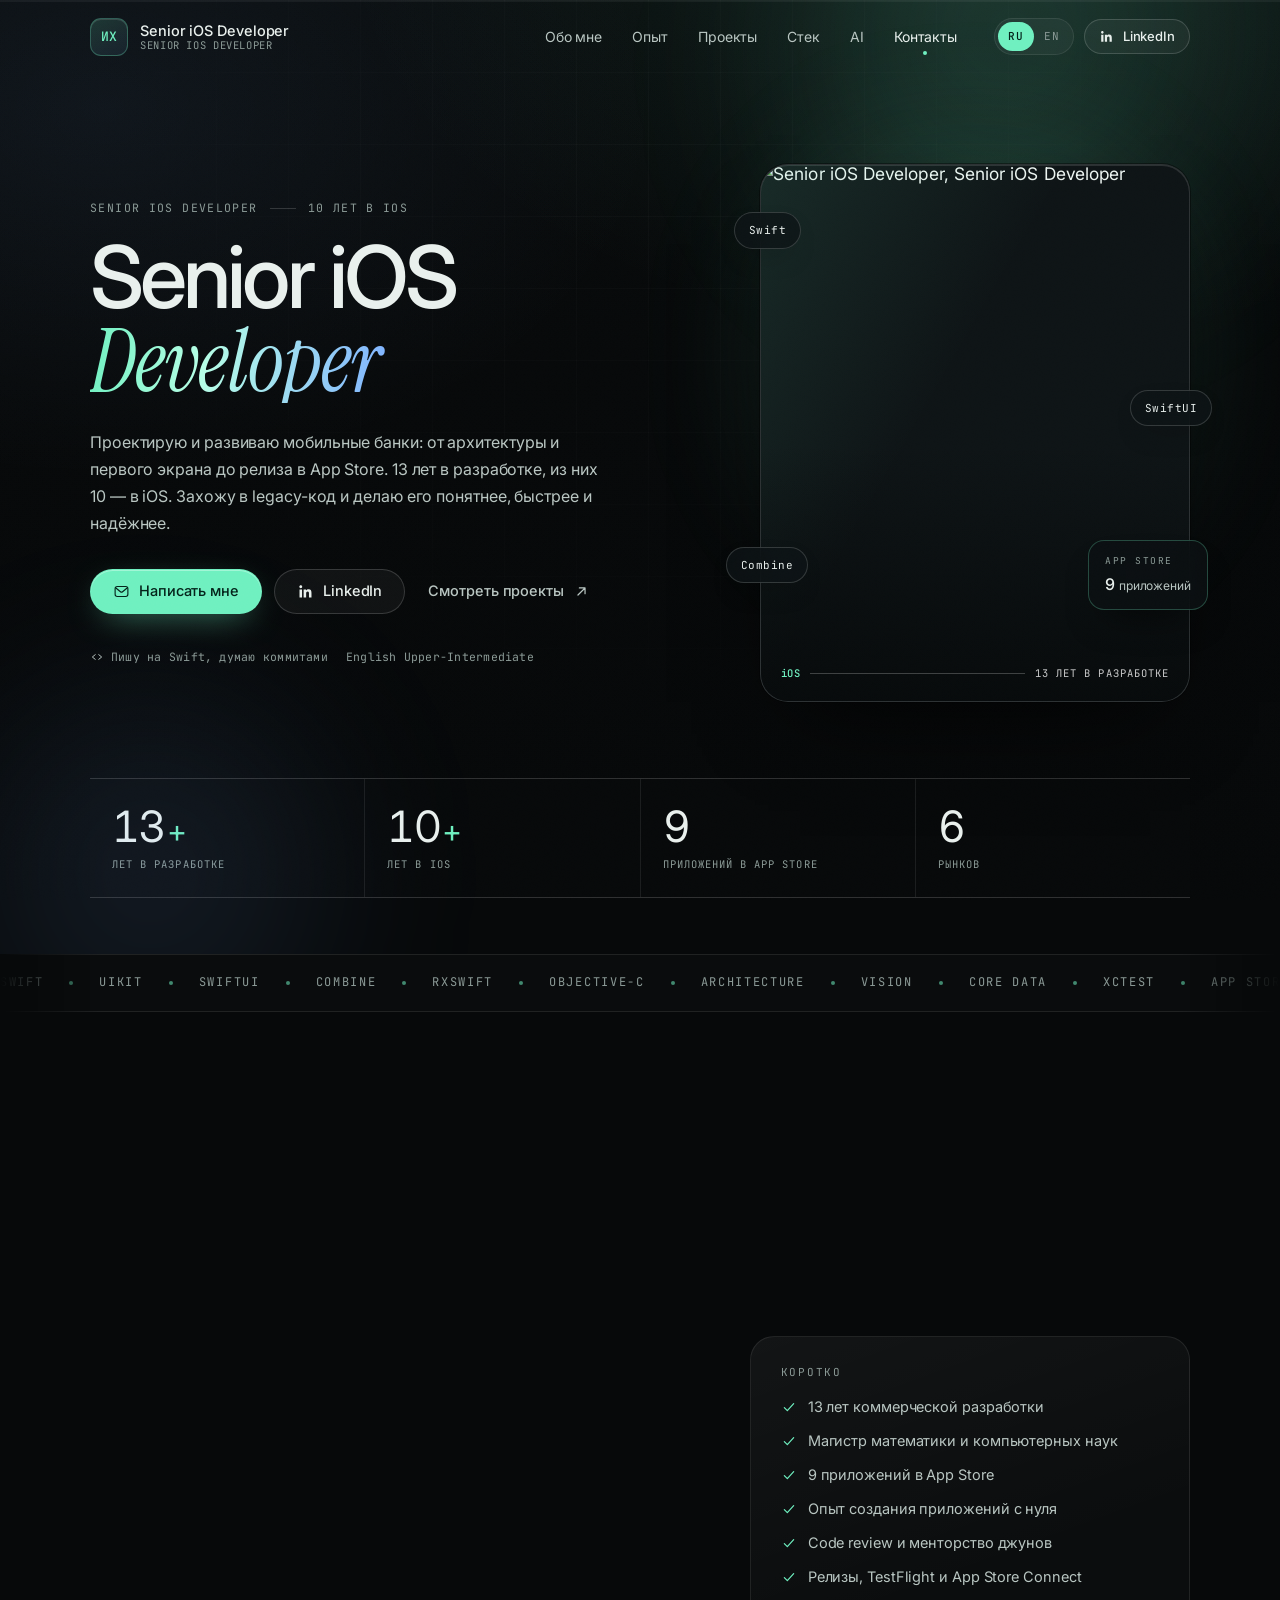
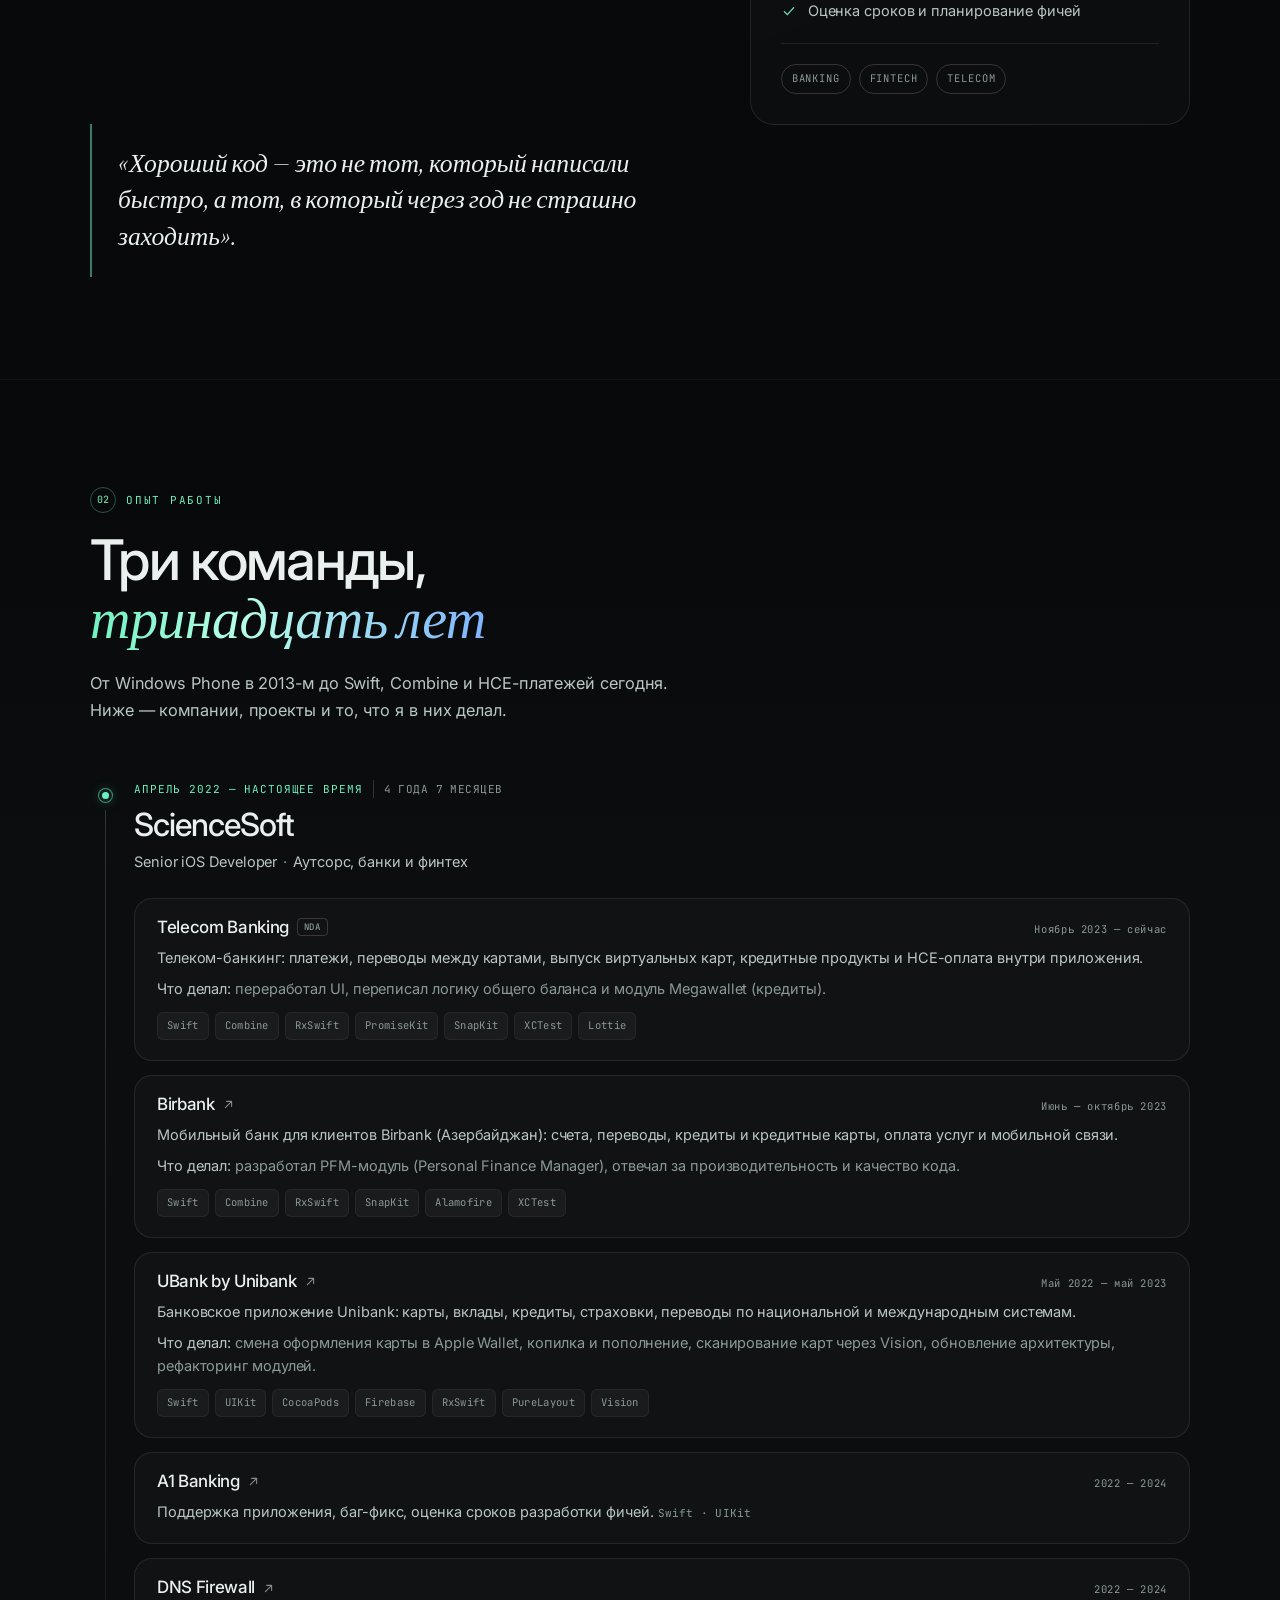
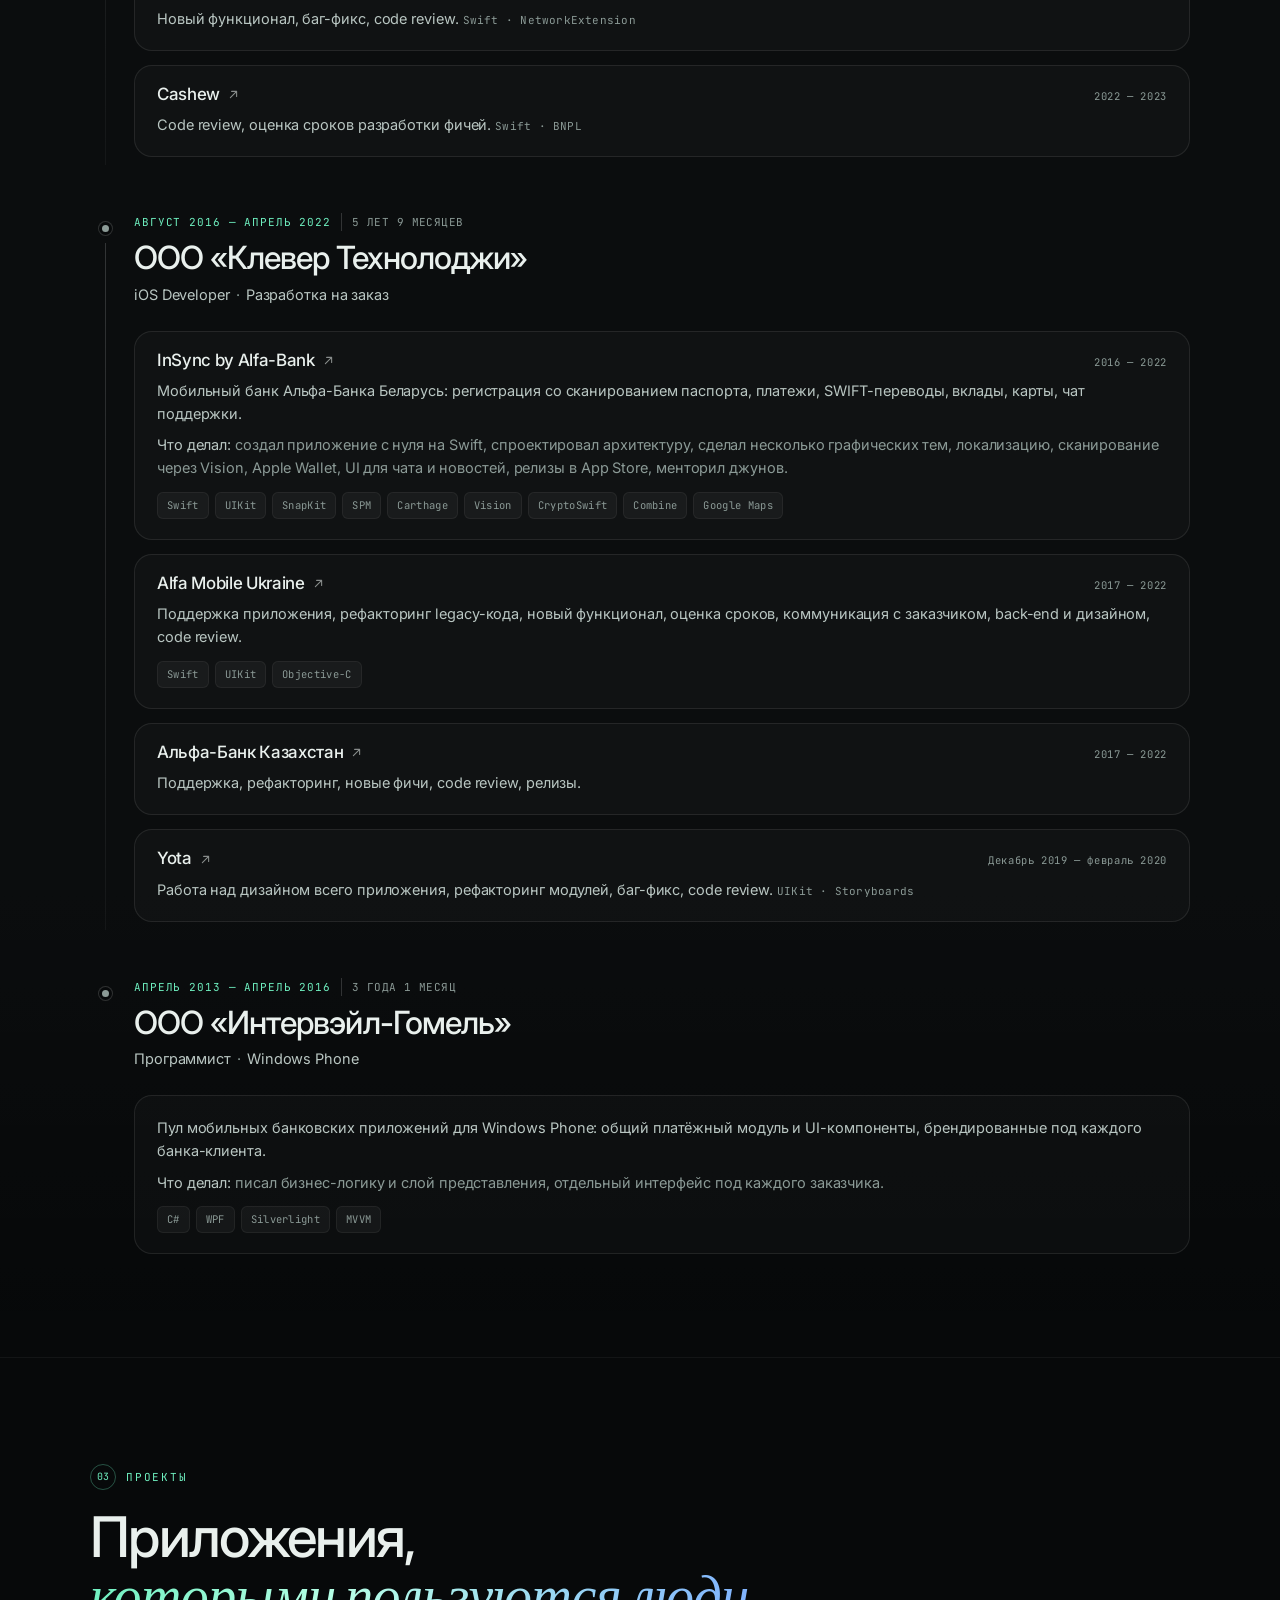
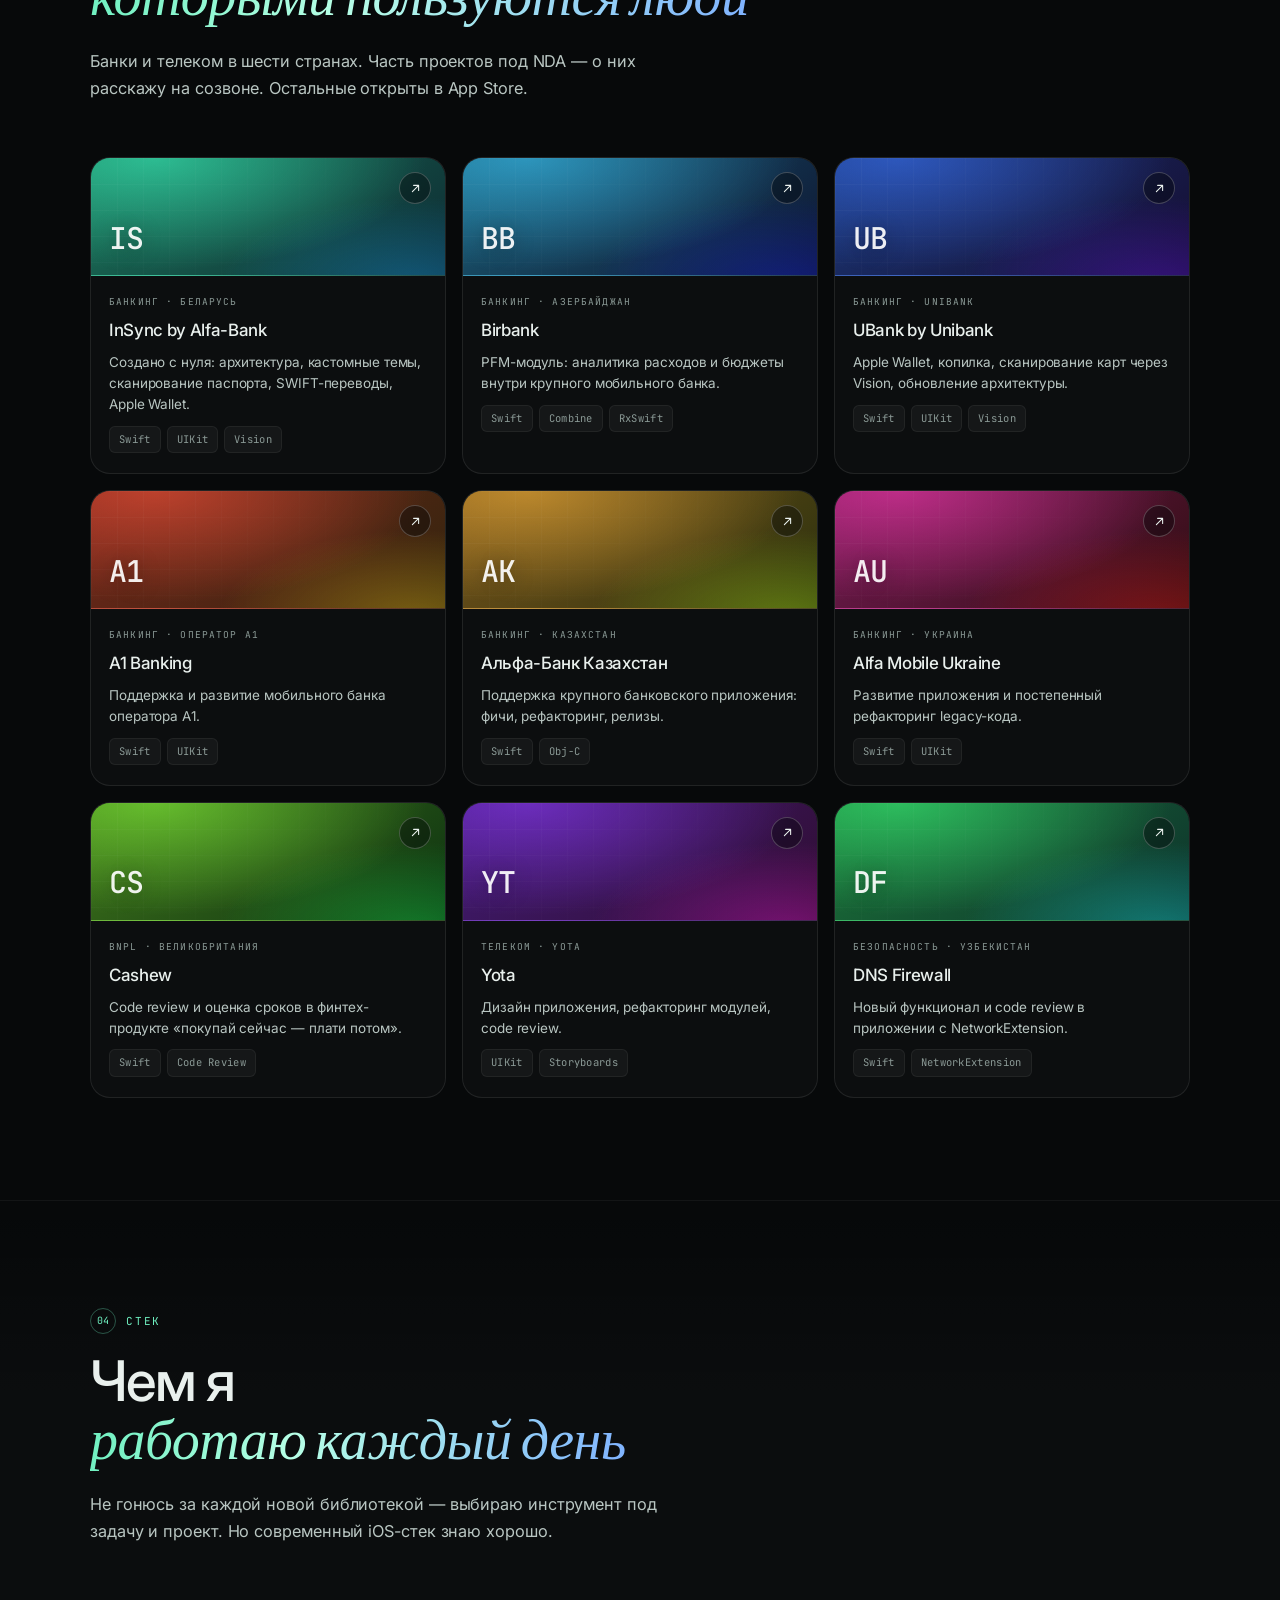
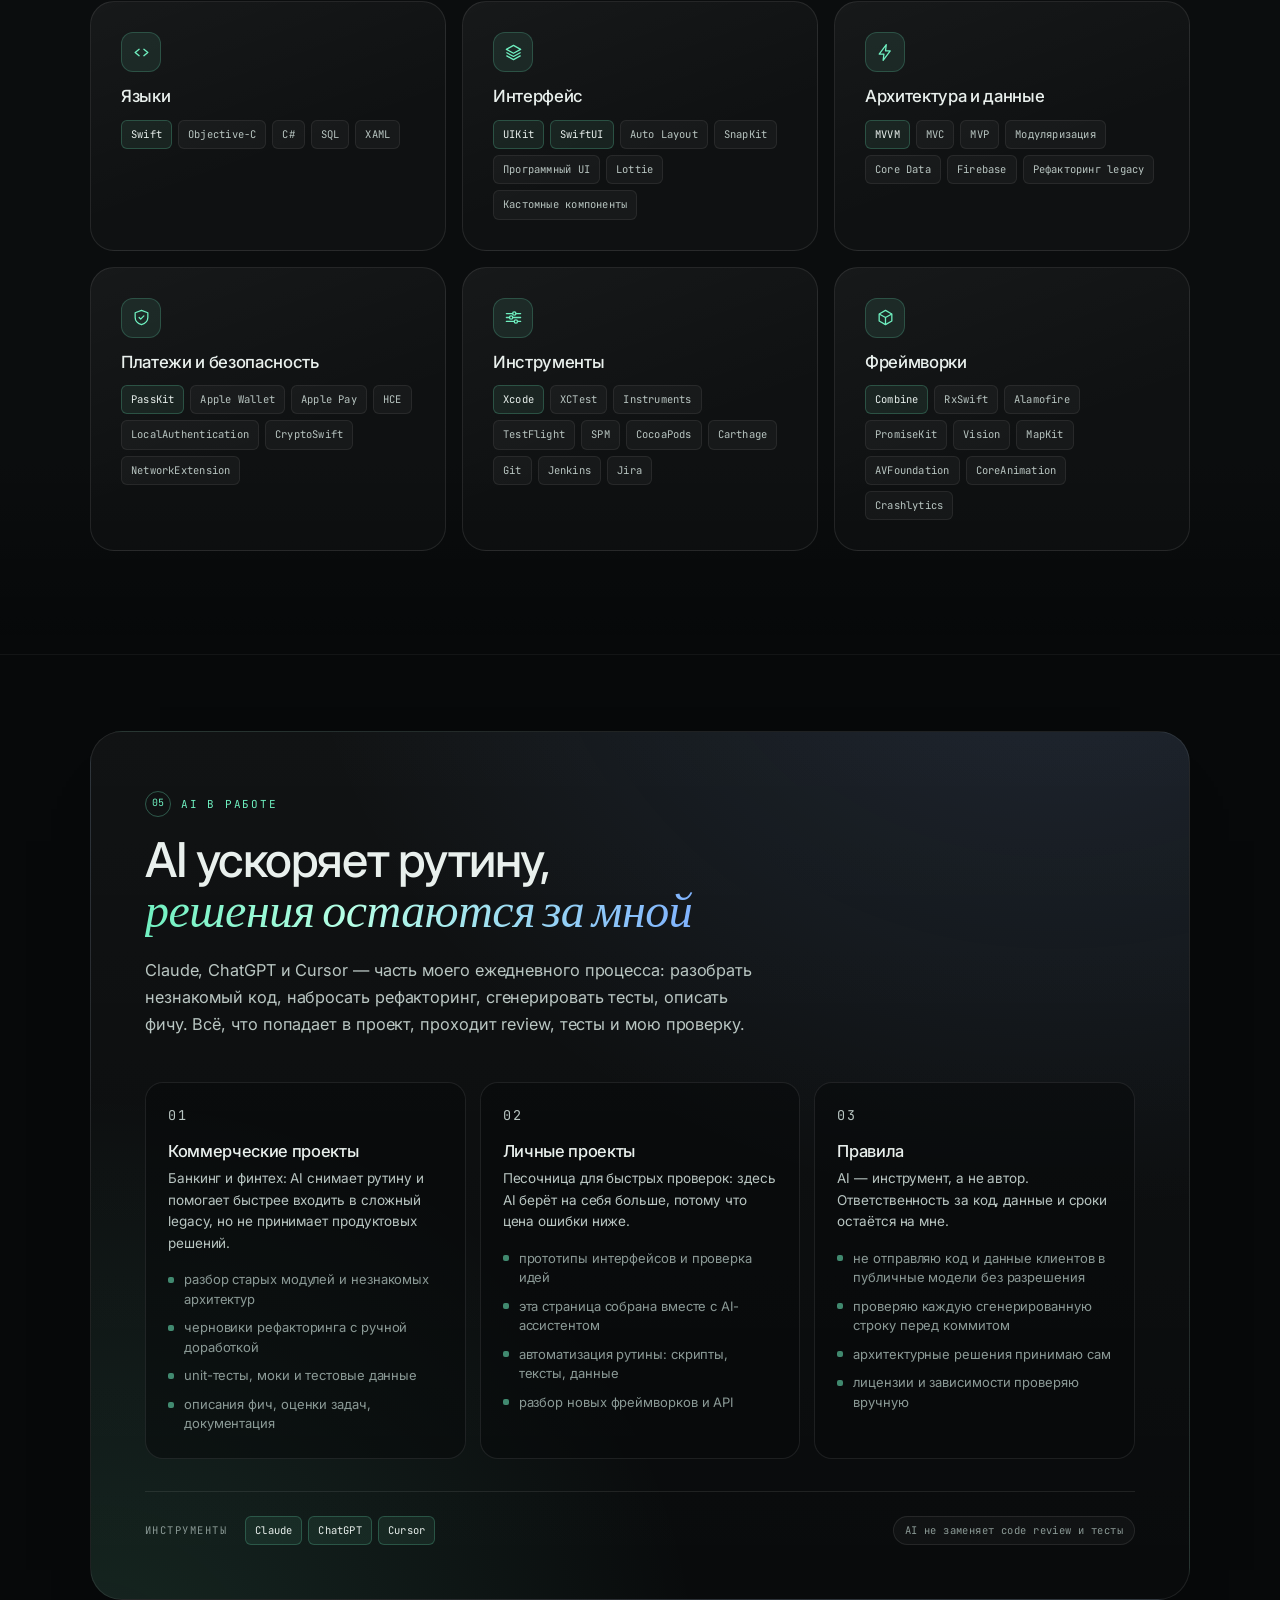
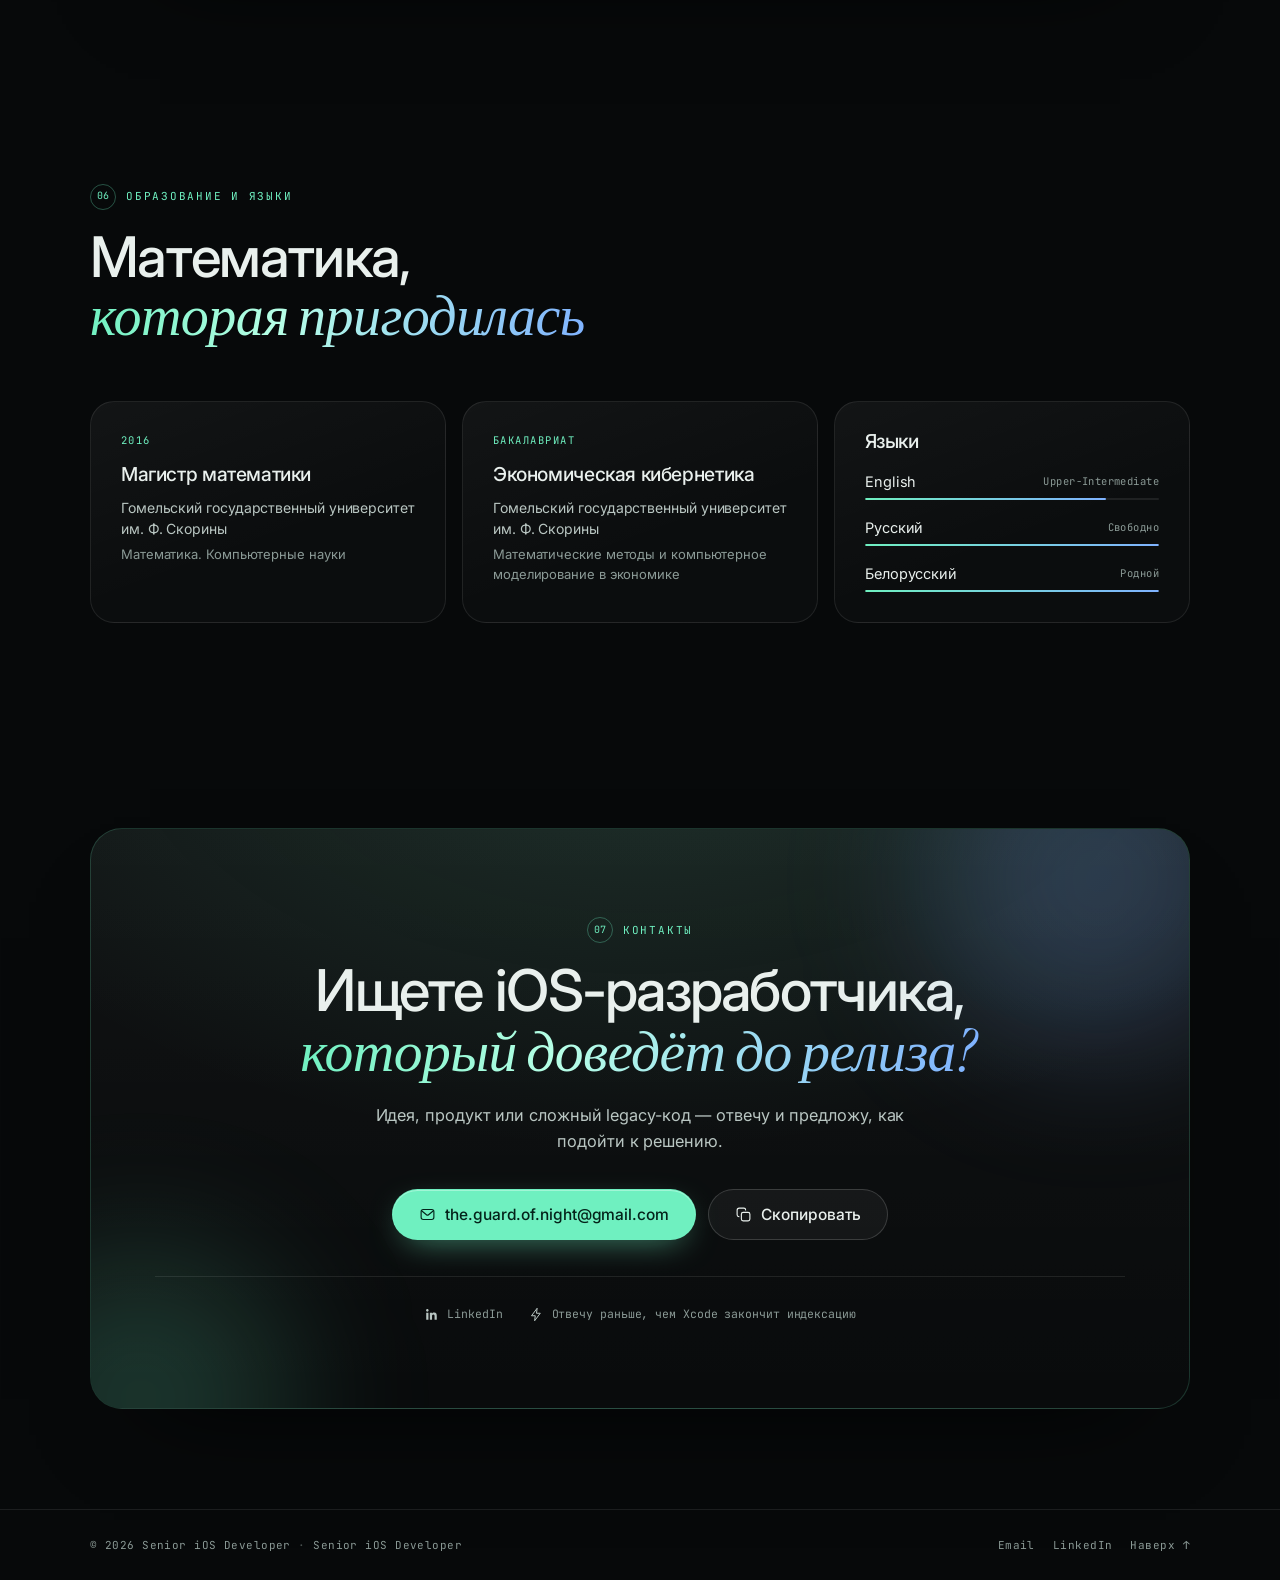
==== commit 7907af38: "Replace location with a playful line - drop city/timezone from the hero, contact details and meta de" ====
--- a/index.html
+++ b/index.html
@@ -4,7 +4,7 @@
 <meta charset="utf-8">
 <meta name="viewport" content="width=device-width, initial-scale=1">
 <title>Senior iOS Developer — Senior iOS Developer</title>
-<meta name="description" content="Senior iOS Developer с 13-летним опытом. Мобильный банкинг: 9 приложений в App Store, Swift, UIKit, SwiftUI, Combine. Гомель, Беларусь.">
+<meta name="description" content="Senior iOS Developer с 13-летним опытом. Мобильный банкинг: 9 приложений в App Store, Swift, UIKit, SwiftUI, Combine.">
 <meta name="author" content="Senior iOS Developer">
 <meta name="theme-color" content="#07090a">
 <meta property="og:type" content="profile">
@@ -35,7 +35,6 @@
   <symbol id="i-arrow" viewBox="0 0 24 24"><path d="M7 17 17 7M9 7h8v8" fill="none" stroke="currentColor" stroke-width="1.7" stroke-linecap="round" stroke-linejoin="round"/></symbol>
   <symbol id="i-mail" viewBox="0 0 24 24"><rect x="3" y="5" width="18" height="14" rx="3" fill="none" stroke="currentColor" stroke-width="1.6"/><path d="m4.5 7.5 6.4 5.1a2 2 0 0 0 2.2 0l6.4-5.1" fill="none" stroke="currentColor" stroke-width="1.6" stroke-linecap="round"/></symbol>
   <symbol id="i-check" viewBox="0 0 24 24"><path d="m5 13 4.5 4.5L19 7" fill="none" stroke="currentColor" stroke-width="1.8" stroke-linecap="round" stroke-linejoin="round"/></symbol>
-  <symbol id="i-pin" viewBox="0 0 24 24"><path d="M12 21s7-5.4 7-11a7 7 0 1 0-14 0c0 5.6 7 11 7 11Z" fill="none" stroke="currentColor" stroke-width="1.6" stroke-linejoin="round"/><circle cx="12" cy="10" r="2.6" fill="none" stroke="currentColor" stroke-width="1.6"/></symbol>
   <symbol id="i-copy" viewBox="0 0 24 24"><rect x="9" y="9" width="12" height="12" rx="2.5" fill="none" stroke="currentColor" stroke-width="1.6"/><path d="M15 5.5A2.5 2.5 0 0 0 12.5 3H6a3 3 0 0 0-3 3v6.5A2.5 2.5 0 0 0 5.5 15" fill="none" stroke="currentColor" stroke-width="1.6" stroke-linecap="round"/></symbol>
   <symbol id="i-code" viewBox="0 0 24 24"><path d="m9 8-5 4 5 4m6-8 5 4-5 4" fill="none" stroke="currentColor" stroke-width="1.7" stroke-linecap="round" stroke-linejoin="round"/></symbol>
   <symbol id="i-layers" viewBox="0 0 24 24"><path d="m12 3 9 5-9 5-9-5 9-5Zm9 9-9 5-9-5m18 4-9 5-9-5" fill="none" stroke="currentColor" stroke-width="1.6" stroke-linejoin="round"/></symbol>
@@ -137,7 +136,7 @@
         </div>
 
         <ul class="hero-meta reveal" style="--d:.28s">
-          <li><svg class="icon" aria-hidden="true"><use href="#i-pin"/></svg><span data-i18n="hero.location">Гомель, Беларусь · GMT+3</span></li>
+          <li><svg class="icon" aria-hidden="true"><use href="#i-code"/></svg><span data-i18n="hero.fun">Пишу на Swift, думаю коммитами</span></li>
           <li><span data-i18n="hero.english">English Upper-Intermediate</span></li>
         </ul>
       </div>
@@ -319,7 +318,7 @@
           <div class="job-head">
             <p class="job-period"><span data-i18n="exp.job2.period">Август 2016 — апрель 2022</span><span class="job-duration" data-i18n="exp.job2.duration">5 лет 9 месяцев</span></p>
             <h3 class="job-company" data-i18n="exp.job2.company">ООО «Клевер Технолоджи»</h3>
-            <p class="job-role"><span data-i18n="exp.job2.role">iOS Developer</span> <span class="job-sep" aria-hidden="true">·</span> <span data-i18n="exp.job2.mode">Гомель, разработка на заказ</span></p>
+            <p class="job-role"><span data-i18n="exp.job2.role">iOS Developer</span> <span class="job-sep" aria-hidden="true">·</span> <span data-i18n="exp.job2.mode">Разработка на заказ</span></p>
           </div>
 
           <div class="projects">
@@ -678,8 +677,8 @@
             <span>LinkedIn</span>
           </a>
           <span class="contact-item">
-            <svg class="icon" aria-hidden="true"><use href="#i-pin"/></svg>
-            <span data-i18n="contact.location">Гомель, Беларусь · GMT+3</span>
+            <svg class="icon" aria-hidden="true"><use href="#i-bolt"/></svg>
+            <span data-i18n="contact.fun">Отвечу раньше, чем Xcode закончит индексацию</span>
           </span>
         </div>
       </div>
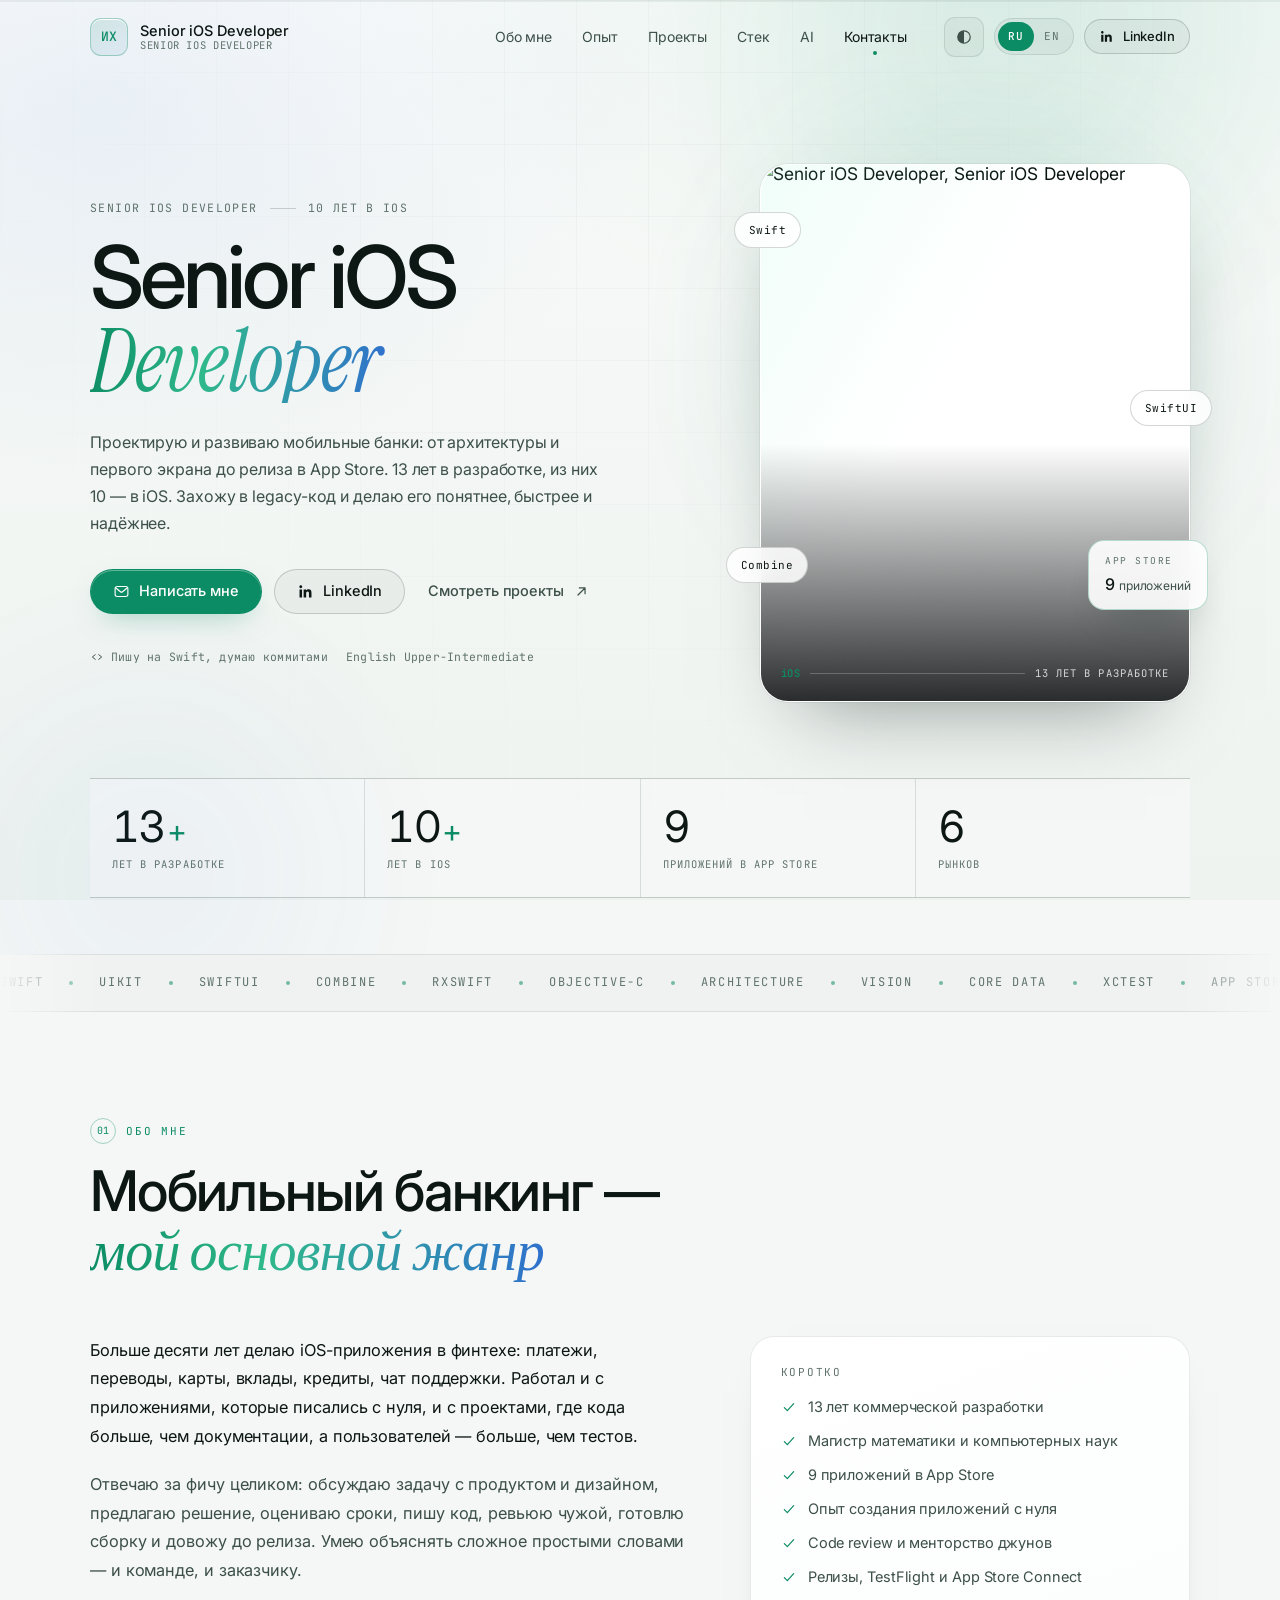
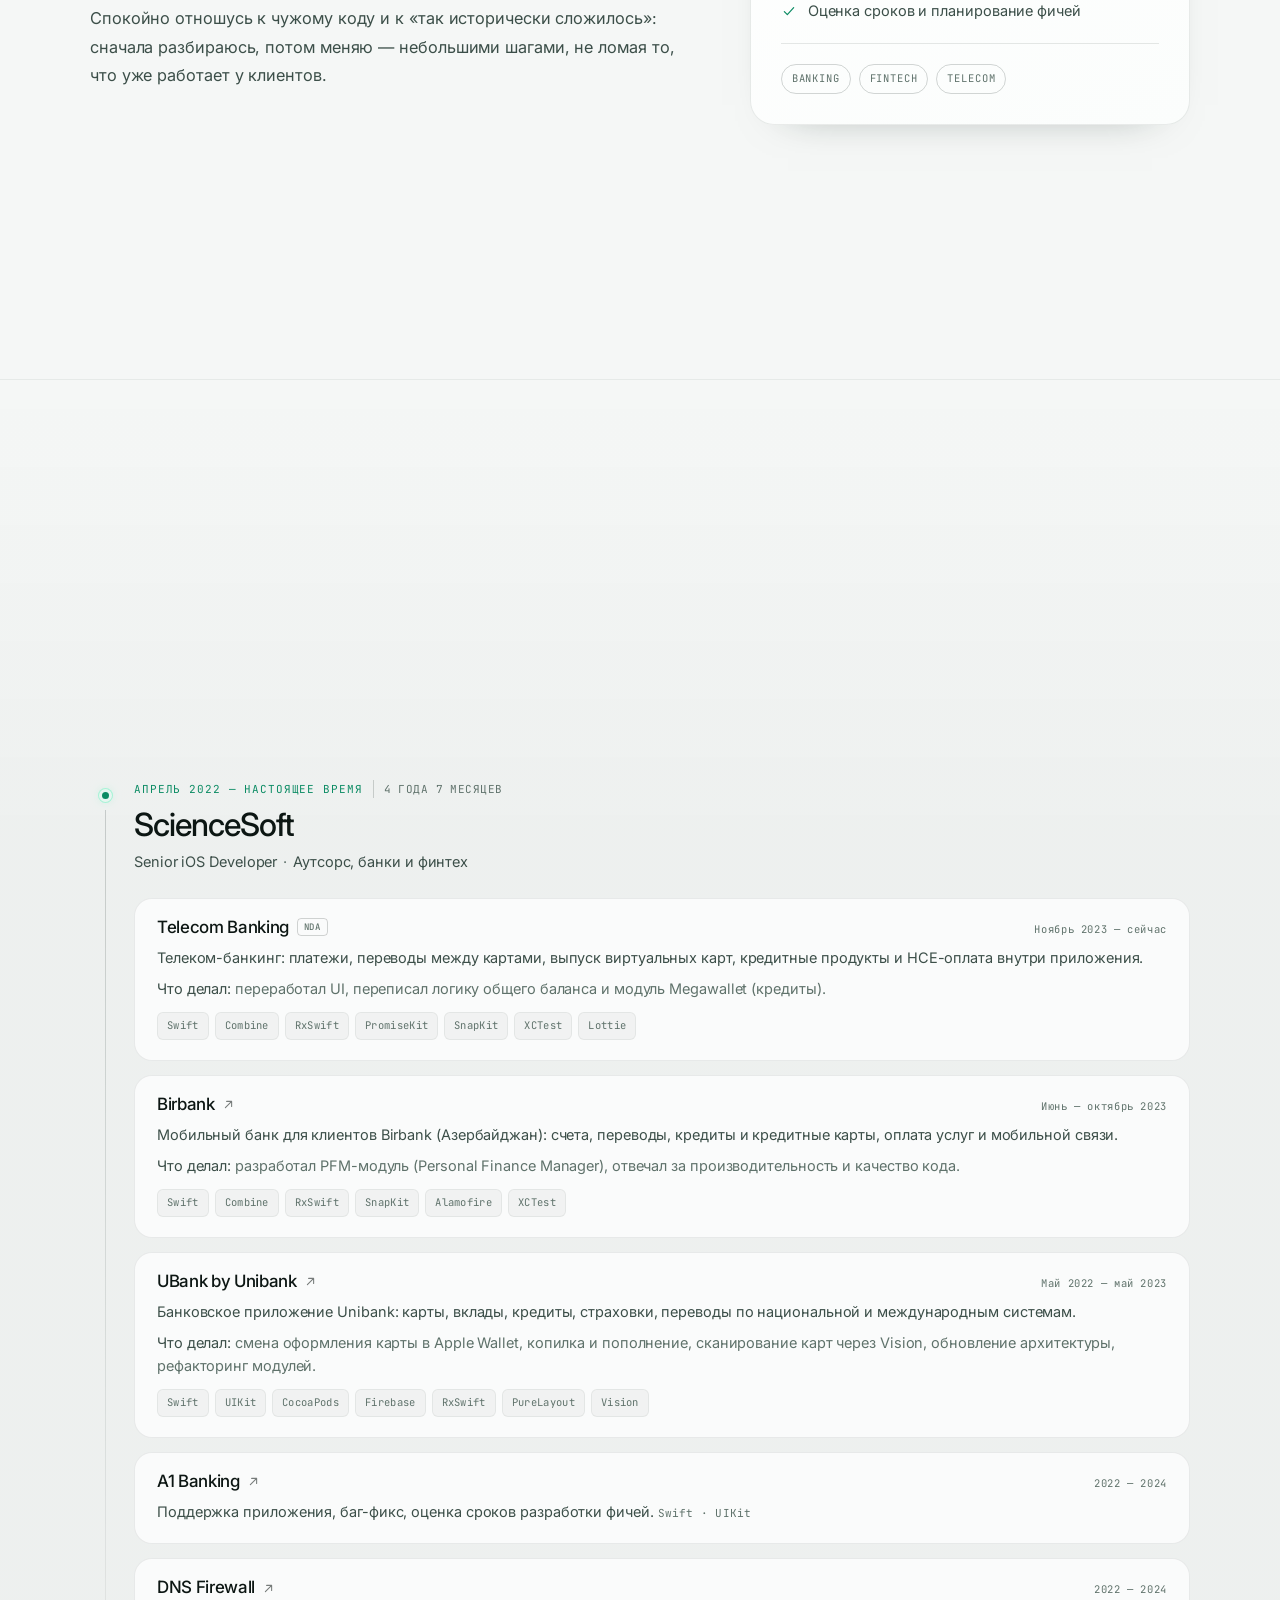
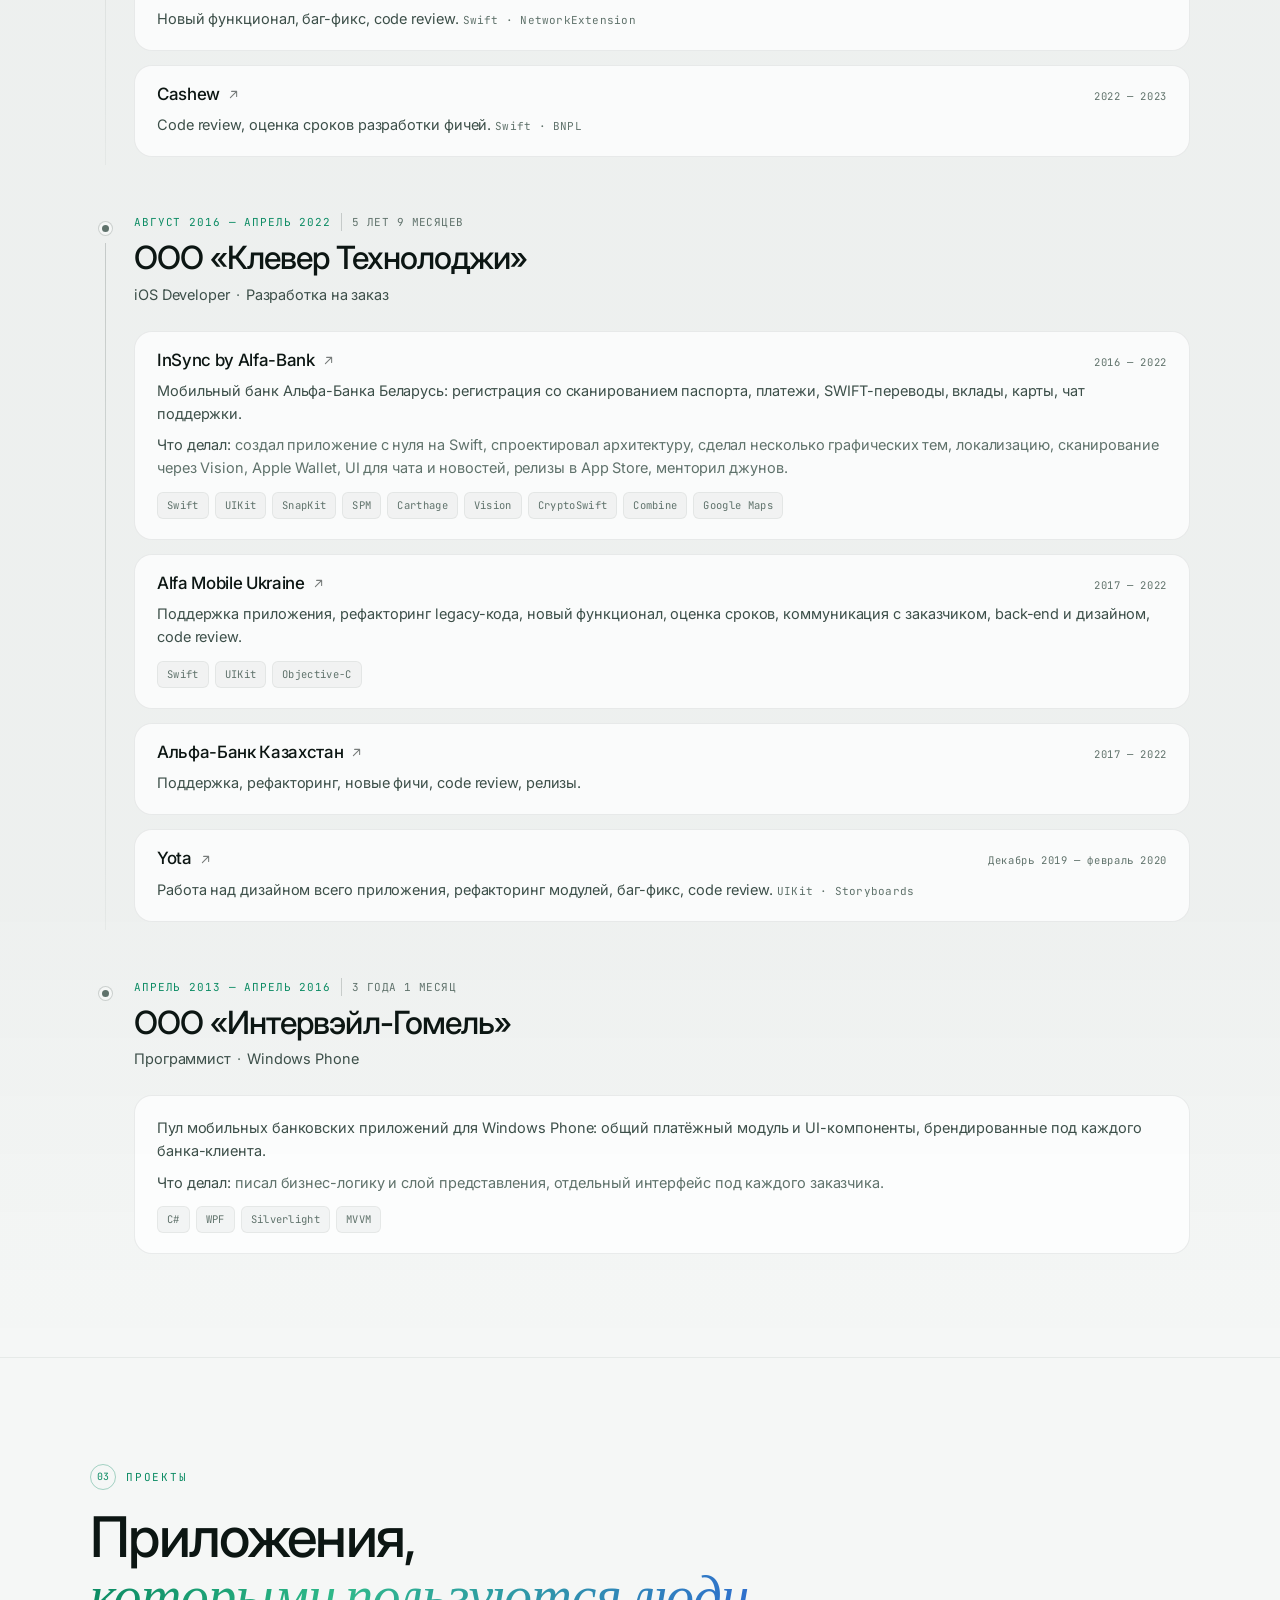
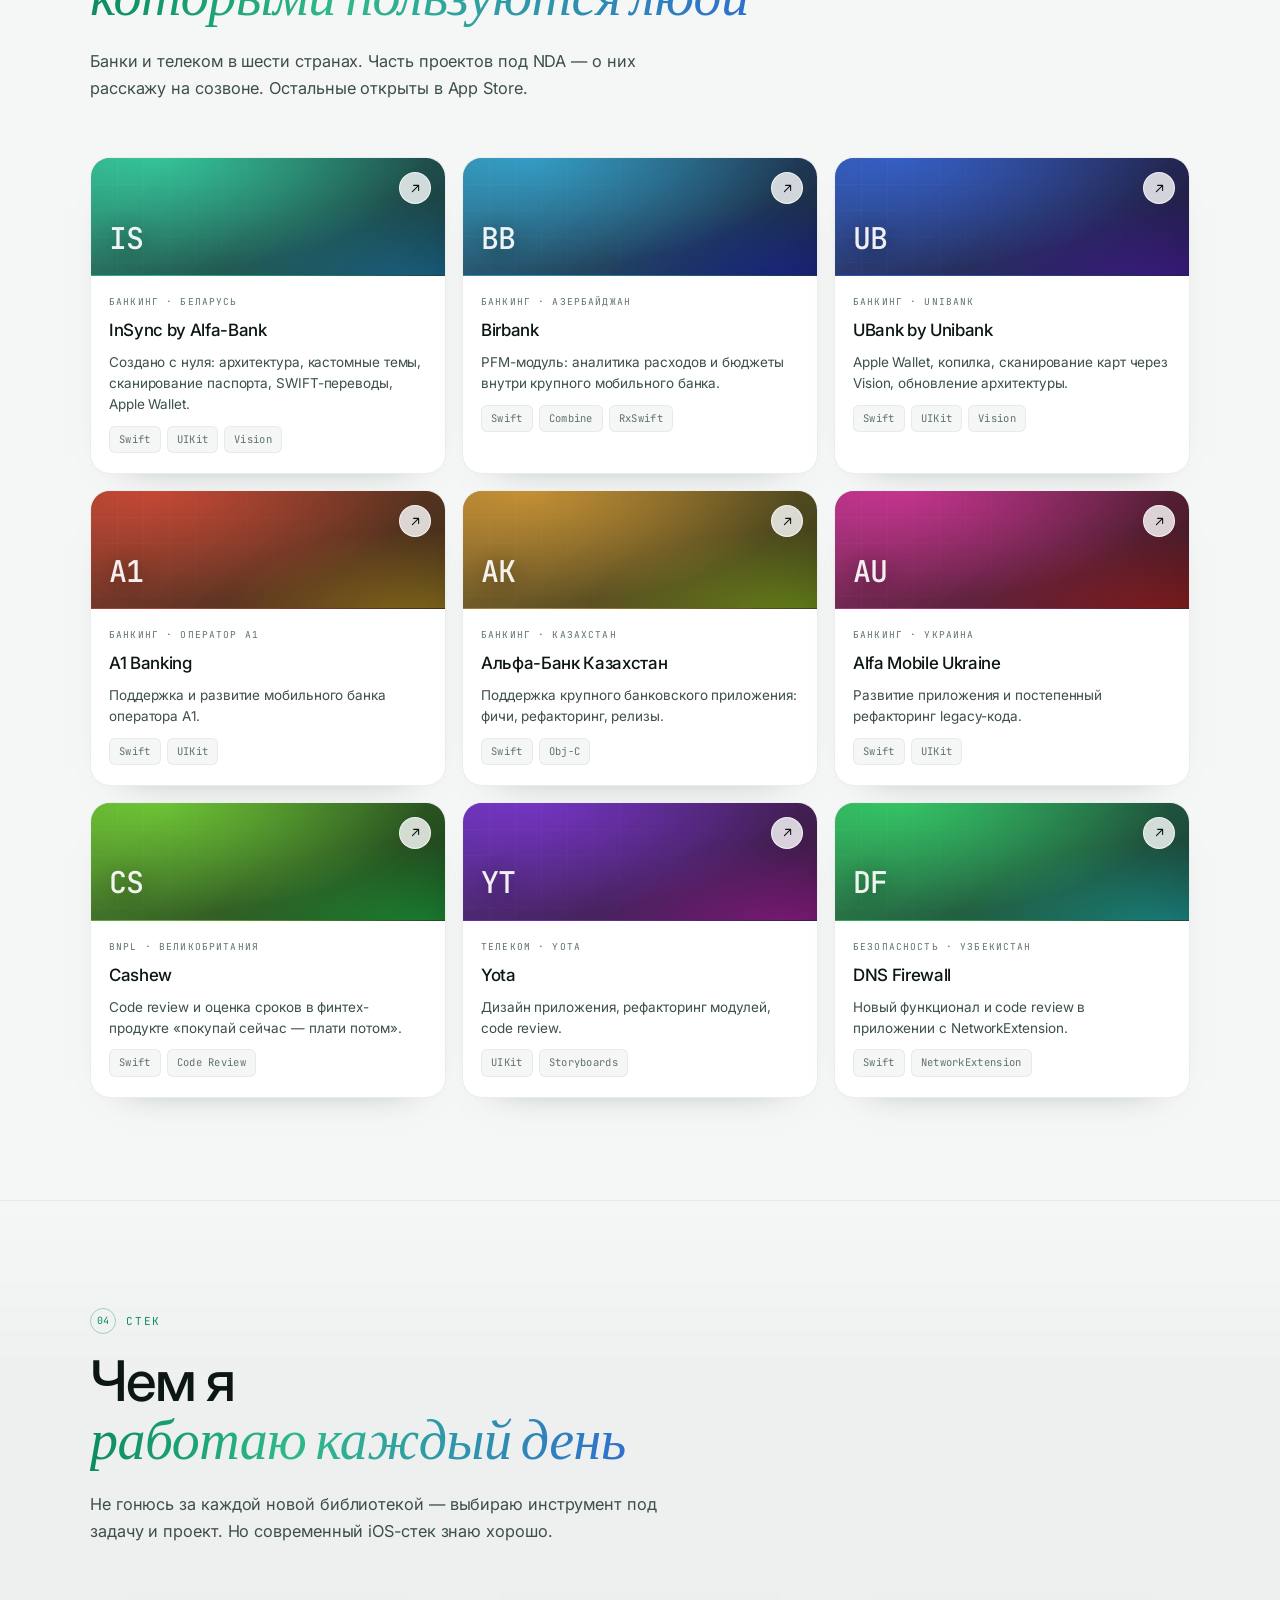
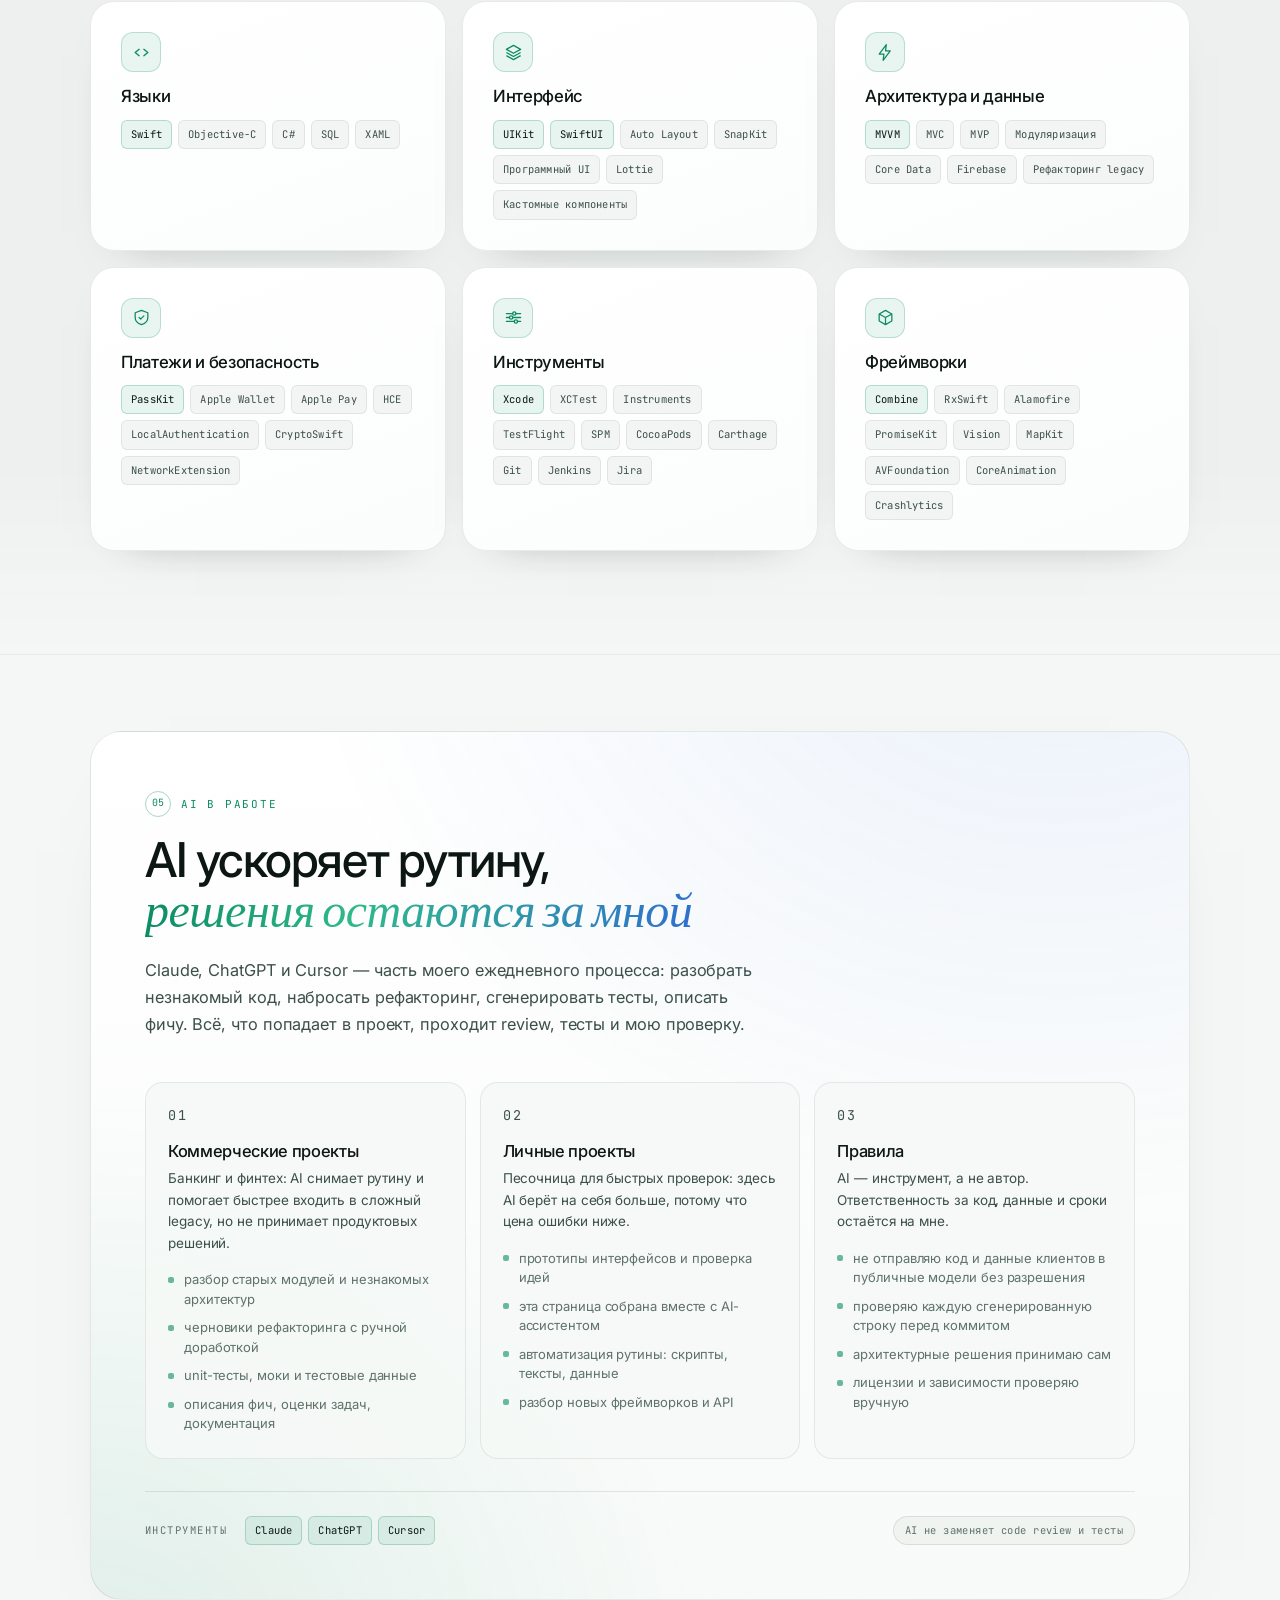
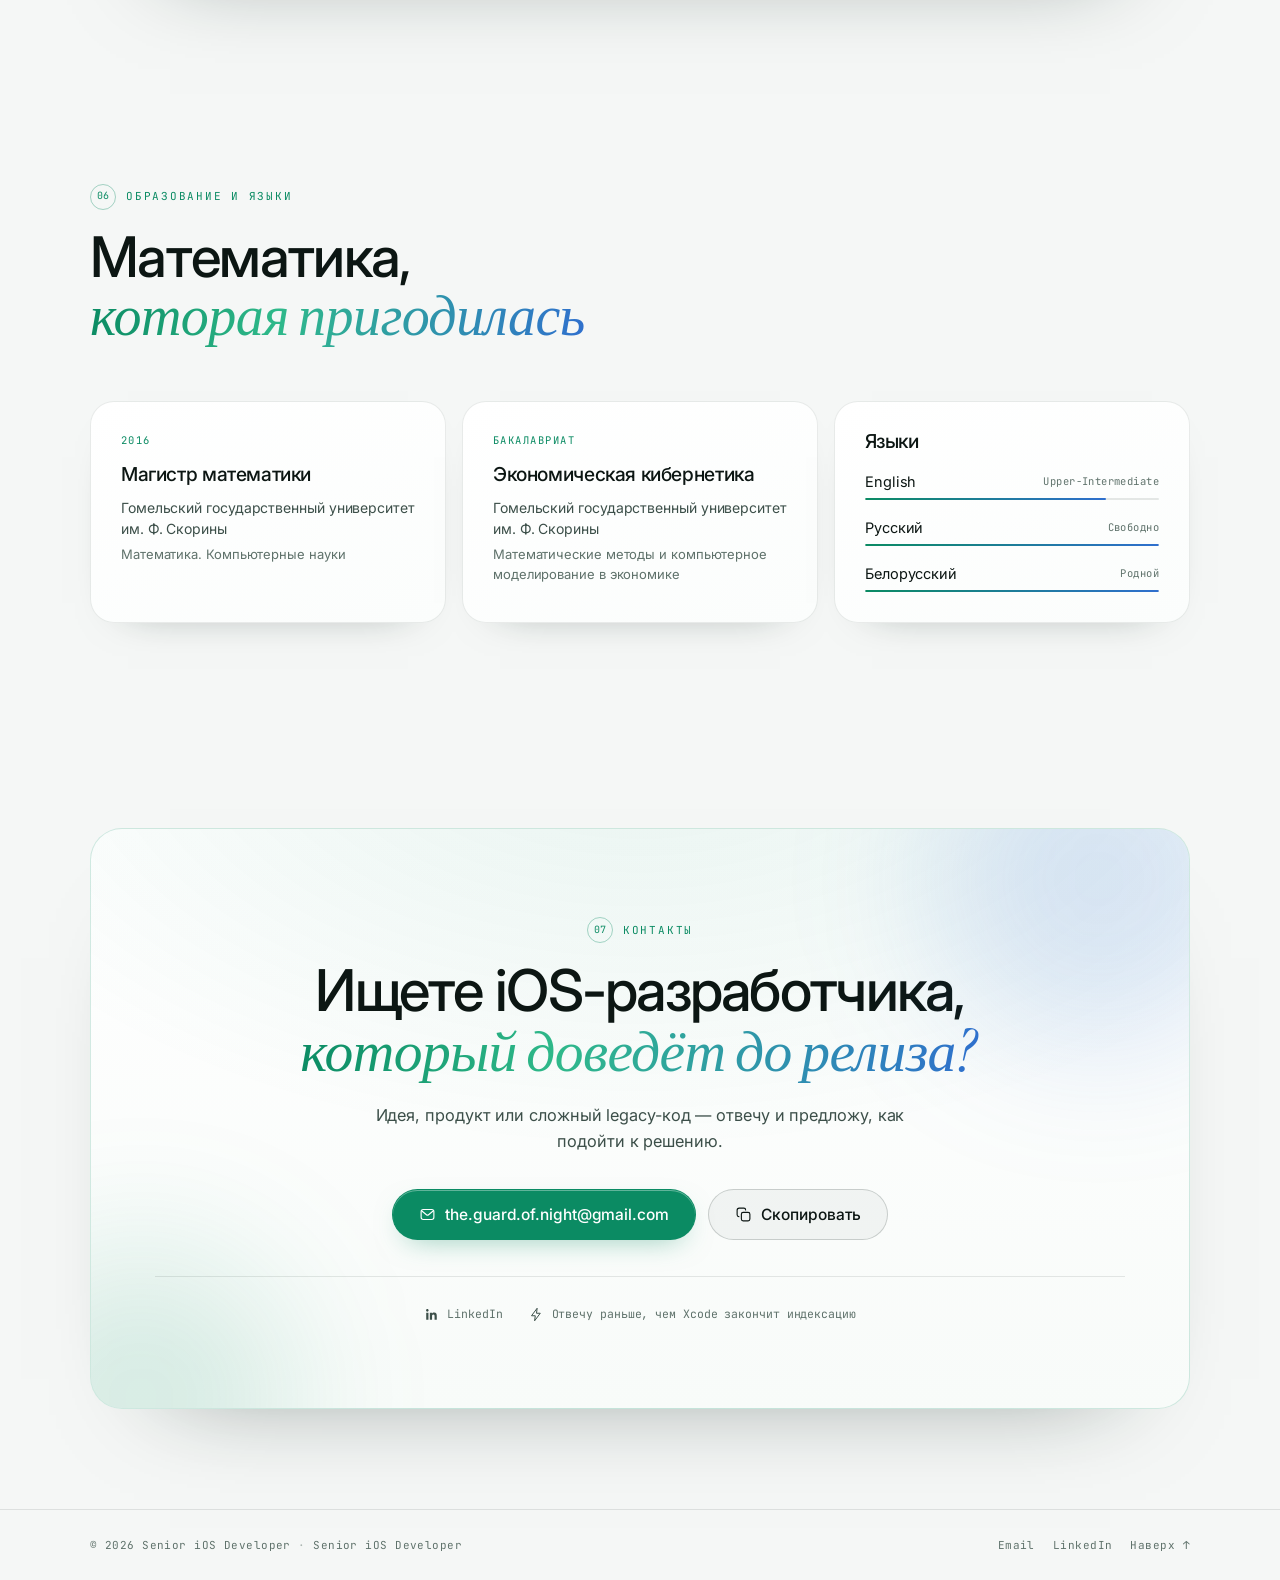
==== commit 42157701: "Add a light theme with a system-aware toggle - default mode follows prefers-color-scheme, resolved b" ====
--- a/index.html
+++ b/index.html
@@ -3,6 +3,22 @@
 <head>
 <meta charset="utf-8">
 <meta name="viewport" content="width=device-width, initial-scale=1">
+<script>
+  (function () {
+    var root = document.documentElement;
+    var mode = "auto";
+    try { mode = localStorage.getItem("ih-theme") || "auto"; } catch (e) {}
+    try {
+      var param = new URLSearchParams(location.search).get("theme");
+      if (param === "light" || param === "dark" || param === "auto") mode = param;
+    } catch (e) {}
+    var resolved = mode === "auto"
+      ? (window.matchMedia && matchMedia("(prefers-color-scheme: light)").matches ? "light" : "dark")
+      : mode;
+    root.setAttribute("data-theme", resolved);
+    root.setAttribute("data-theme-mode", mode);
+  })();
+</script>
 <title>Senior iOS Developer — Senior iOS Developer</title>
 <meta name="description" content="Senior iOS Developer с 13-летним опытом. Мобильный банкинг: 9 приложений в App Store, Swift, UIKit, SwiftUI, Combine.">
 <meta name="author" content="Senior iOS Developer">
@@ -42,6 +58,9 @@
   <symbol id="i-shield" viewBox="0 0 24 24"><path d="M12 3 20 6v6c0 5-4 7.7-8 9-4-1.3-8-4-8-9V6l8-3Z" fill="none" stroke="currentColor" stroke-width="1.6" stroke-linejoin="round"/><path d="m9 12 2 2 4-4" fill="none" stroke="currentColor" stroke-width="1.6" stroke-linecap="round" stroke-linejoin="round"/></symbol>
   <symbol id="i-tools" viewBox="0 0 24 24"><path d="M3 7h8m4 0h6M3 12h4m4 0h10M3 17h10m4 0h4" fill="none" stroke="currentColor" stroke-width="1.6" stroke-linecap="round"/><circle cx="13" cy="7" r="2.1" fill="none" stroke="currentColor" stroke-width="1.6"/><circle cx="9" cy="12" r="2.1" fill="none" stroke="currentColor" stroke-width="1.6"/><circle cx="15" cy="17" r="2.1" fill="none" stroke="currentColor" stroke-width="1.6"/></symbol>
   <symbol id="i-cube" viewBox="0 0 24 24"><path d="M12 3l8 4.5v9L12 21l-8-4.5v-9L12 3Z" fill="none" stroke="currentColor" stroke-width="1.6" stroke-linejoin="round"/><path d="M4 7.5 12 12l8-4.5M12 12v9" fill="none" stroke="currentColor" stroke-width="1.6" stroke-linejoin="round"/></symbol>
+  <symbol id="i-theme-auto" viewBox="0 0 24 24"><circle cx="12" cy="12" r="8.3" fill="none" stroke="currentColor" stroke-width="1.6"/><path d="M12 3.7a8.3 8.3 0 0 0 0 16.6Z" fill="currentColor"/></symbol>
+  <symbol id="i-sun" viewBox="0 0 24 24"><circle cx="12" cy="12" r="4" fill="none" stroke="currentColor" stroke-width="1.6"/><path d="M12 2.2v2.2M12 19.6v2.2M2.2 12h2.2M19.6 12h2.2M5.1 5.1l1.6 1.6M17.3 17.3l1.6 1.6M18.9 5.1l-1.6 1.6M6.7 17.3l-1.6 1.6" fill="none" stroke="currentColor" stroke-width="1.6" stroke-linecap="round"/></symbol>
+  <symbol id="i-moon" viewBox="0 0 24 24"><path d="M20.5 14.6A8.6 8.6 0 0 1 9.4 3.5a8.6 8.6 0 1 0 11.1 11.1Z" fill="none" stroke="currentColor" stroke-width="1.6" stroke-linejoin="round"/></symbol>
   <symbol id="i-linkedin" viewBox="0 0 24 24"><path fill="currentColor" d="M20.447 20.452h-3.554v-5.569c0-1.328-.027-3.037-1.852-3.037-1.853 0-2.136 1.445-2.136 2.939v5.667H9.351V9h3.414v1.561h.046c.477-.9 1.637-1.85 3.37-1.85 3.601 0 4.267 2.37 4.267 5.455v6.286zM5.337 7.433c-1.144 0-2.063-.926-2.063-2.065 0-1.138.92-2.063 2.063-2.063 1.14 0 2.064.925 2.064 2.063 0 1.139-.925 2.065-2.064 2.065zm1.782 13.019H3.555V9h3.564v11.452z"/></symbol>
   <symbol id="i-menu" viewBox="0 0 24 24"><path d="M4 7h16M4 12h16M4 17h16" fill="none" stroke="currentColor" stroke-width="1.7" stroke-linecap="round"/></symbol>
   <symbol id="i-close" viewBox="0 0 24 24"><path d="m6 6 12 12M18 6 6 18" fill="none" stroke="currentColor" stroke-width="1.7" stroke-linecap="round"/></symbol>
@@ -67,6 +86,9 @@
     </nav>
 
     <div class="header-actions">
+      <button class="theme-toggle" id="theme-toggle" type="button" aria-label="Тема: авто" title="Тема">
+        <svg class="icon" aria-hidden="true"><use class="theme-icon-use" href="#i-theme-auto"/></svg>
+      </button>
       <div class="lang" role="group" aria-label="Язык / Language" data-i18n-label="lang.aria">
         <button type="button" class="lang-btn is-active" data-lang="ru" aria-pressed="true">RU</button>
         <button type="button" class="lang-btn" data-lang="en" aria-pressed="false">EN</button>
@@ -89,6 +111,11 @@
     <a href="#skills" data-i18n="nav.skills">Стек</a>
     <a href="#ai" data-i18n="nav.ai">AI</a>
     <a href="#contact" data-i18n="nav.contact">Контакты</a>
+    <button class="mobile-theme" id="theme-toggle-mobile" type="button" aria-label="Тема: авто">
+      <svg class="icon" aria-hidden="true"><use class="theme-icon-use" href="#i-theme-auto"/></svg>
+      <span data-i18n="theme.label">Тема</span>
+      <span class="mobile-theme-value" id="theme-value">Авто</span>
+    </button>
     <a class="mobile-social" href="https://www.linkedin.com/in/%D0%B8%D0%B3%D0%BE%D1%80%D1%8C-%D1%85%D0%BE%D0%B4%D0%BE%D1%80%D1%87%D0%B5%D0%BD%D0%BA%D0%BE-a7219a217/" target="_blank" rel="noopener noreferrer" data-i18n="nav.linkedin">LinkedIn</a>
   </div>
 </header>
--- a/styles.css
+++ b/styles.css
@@ -16,8 +16,10 @@
   --muted: #8b9a96;
   --accent: #6ff0c0;
   --accent-2: #7fb2ff;
+  --accent-mid: #b6ffe6;
   --accent-3: #e9c46a;
   --accent-ink: #04231a;
+  color-scheme: dark;
 
   --sans: "Inter", -apple-system, BlinkMacSystemFont, "SF Pro Text", "Segoe UI", Roboto, Helvetica, Arial, sans-serif;
   --serif: "Instrument Serif", "New York", "Iowan Old Style", Georgia, "Times New Roman", serif;
@@ -222,6 +224,46 @@
 }
 .lang-btn:hover { color: var(--text); }
 .lang-btn.is-active { color: var(--accent-ink); background: var(--accent); font-weight: 500; }
+
+.theme-toggle {
+  width: 40px;
+  height: 40px;
+  display: grid;
+  place-items: center;
+  border-radius: 11px;
+  border: 1px solid var(--line);
+  background: var(--panel);
+  color: var(--text-2);
+  cursor: pointer;
+  transition: color 0.2s, background 0.2s, border-color 0.2s, transform 0.2s var(--ease);
+}
+.theme-toggle:hover { color: var(--accent); border-color: var(--line-strong); transform: translateY(-1px); }
+.theme-toggle .icon { width: 18px; height: 18px; }
+
+.mobile-theme {
+  display: flex;
+  align-items: center;
+  gap: 10px;
+  width: 100%;
+  padding: 14px 0;
+  background: none;
+  border: 0;
+  border-bottom: 1px solid var(--line);
+  color: var(--text-2);
+  font: inherit;
+  font-size: 17px;
+  text-align: left;
+  cursor: pointer;
+}
+.mobile-theme .icon { width: 18px; height: 18px; color: var(--muted); }
+.mobile-theme-value {
+  margin-left: auto;
+  font-family: var(--mono);
+  font-size: 11px;
+  letter-spacing: 0.08em;
+  text-transform: uppercase;
+  color: var(--accent);
+}
 
 .nav-toggle {
   display: none;
@@ -332,7 +374,7 @@
   font-style: italic;
   font-weight: 400;
   letter-spacing: -0.01em;
-  background: linear-gradient(96deg, var(--accent) 0%, #b6ffe6 38%, var(--accent-2) 100%);
+  background: linear-gradient(96deg, var(--accent) 0%, var(--accent-mid) 38%, var(--accent-2) 100%);
   -webkit-background-clip: text;
   background-clip: text;
   color: transparent;
@@ -1227,12 +1269,188 @@
 }
 
 @media (max-width: 820px) {
+  .theme-toggle { display: none; }
   .contact-card { padding: 34px 16px 30px; }
   .contact-card h2 { font-size: 1.55rem; }
   .ai-grid { grid-template-columns: 1fr; }
   .ai-panel { border-radius: 24px; padding: 22px 18px 24px; }
   .ai-head { margin-bottom: 24px; }
   .ai-note { margin-left: 0; }
+}
+
+/* ---------- light theme ---------- */
+
+:root[data-theme="light"] {
+  color-scheme: light;
+  --bg: #f5f7f6;
+  --bg-2: #ffffff;
+  --bg-3: #ffffff;
+  --panel: rgba(12, 32, 26, 0.035);
+  --panel-2: rgba(12, 32, 26, 0.06);
+  --line: rgba(12, 32, 26, 0.1);
+  --line-strong: rgba(12, 32, 26, 0.18);
+  --text: #0c1613;
+  --text-2: #3c4f49;
+  --muted: #5f726b;
+  --accent: #0b8b63;
+  --accent-2: #2f6fce;
+  --accent-mid: #2fb98a;
+  --accent-ink: #ffffff;
+}
+
+:root[data-theme="light"] body::before {
+  background:
+    radial-gradient(1100px 700px at 78% -8%, rgba(11, 139, 99, 0.1), transparent 60%),
+    radial-gradient(900px 600px at 8% 12%, rgba(47, 111, 206, 0.08), transparent 62%),
+    linear-gradient(180deg, #fbfcfb 0%, #f4f7f5 40%, #eef3f0 100%);
+}
+:root[data-theme="light"] .grain { opacity: 0.03; }
+:root[data-theme="light"] ::selection { background: rgba(11, 139, 99, 0.2); color: #06130f; }
+
+:root[data-theme="light"] .site-header.is-scrolled { background: rgba(247, 250, 248, 0.82); }
+:root[data-theme="light"] .brand-mark {
+  background: linear-gradient(150deg, rgba(11, 139, 99, 0.14), rgba(47, 111, 206, 0.07));
+  border-color: rgba(11, 139, 99, 0.3);
+  box-shadow: inset 0 1px 0 #fff;
+}
+:root[data-theme="light"] .nav a:hover { background: rgba(12, 32, 26, 0.05); }
+:root[data-theme="light"] .lang { background: rgba(12, 32, 26, 0.04); }
+:root[data-theme="light"] .mobile-menu { background: rgba(250, 252, 251, 0.98); }
+
+:root[data-theme="light"] .btn-primary {
+  box-shadow: 0 10px 30px -14px rgba(11, 139, 99, 0.55), inset 0 1px 0 rgba(255, 255, 255, 0.35);
+}
+:root[data-theme="light"] .btn-primary:hover {
+  background: #0a9c70;
+  box-shadow: 0 16px 40px -16px rgba(11, 139, 99, 0.6), inset 0 1px 0 rgba(255, 255, 255, 0.4);
+}
+:root[data-theme="light"] .btn-ghost { background: rgba(12, 32, 26, 0.04); }
+:root[data-theme="light"] .btn-ghost:hover { background: rgba(12, 32, 26, 0.08); }
+
+:root[data-theme="light"] .progress { background: rgba(12, 32, 26, 0.06); }
+:root[data-theme="light"] .progress span { box-shadow: 0 0 16px rgba(11, 139, 99, 0.35); }
+
+:root[data-theme="light"] .hero-grid {
+  background-image:
+    linear-gradient(rgba(12, 32, 26, 0.05) 1px, transparent 1px),
+    linear-gradient(90deg, rgba(12, 32, 26, 0.05) 1px, transparent 1px);
+}
+:root[data-theme="light"] .orb { opacity: 0.4; }
+:root[data-theme="light"] .orb-1 {
+  background: radial-gradient(circle at 40% 40%, rgba(11, 139, 99, 0.22), transparent 62%);
+}
+:root[data-theme="light"] .orb-2 {
+  background: radial-gradient(circle at 60% 50%, rgba(47, 111, 206, 0.18), transparent 64%);
+}
+
+:root[data-theme="light"] .float-chip {
+  background: rgba(255, 255, 255, 0.86);
+  box-shadow: 0 12px 30px -18px rgba(12, 32, 26, 0.4);
+}
+:root[data-theme="light"] .float-card {
+  background: rgba(255, 255, 255, 0.9);
+  border-color: rgba(11, 139, 99, 0.28);
+  box-shadow: 0 20px 40px -24px rgba(12, 32, 26, 0.45);
+}
+:root[data-theme="light"] .portrait {
+  border-color: rgba(255, 255, 255, 0.7);
+  box-shadow: 0 40px 80px -44px rgba(12, 32, 26, 0.5), 0 0 0 1px rgba(12, 32, 26, 0.06);
+}
+:root[data-theme="light"] .portrait-glow {
+  background: radial-gradient(circle at 50% 40%, rgba(11, 139, 99, 0.16), transparent 62%);
+}
+
+:root[data-theme="light"] .section-alt {
+  background: linear-gradient(180deg, transparent, rgba(12, 32, 26, 0.03) 18%, rgba(12, 32, 26, 0.03) 82%, transparent);
+  border-color: rgba(12, 32, 26, 0.06);
+}
+:root[data-theme="light"] .marquee { background: rgba(12, 32, 26, 0.02); }
+
+:root[data-theme="light"] .card {
+  background: linear-gradient(160deg, #ffffff, #fbfdfc);
+  border-color: rgba(12, 32, 26, 0.09);
+  box-shadow: 0 18px 44px -38px rgba(12, 32, 26, 0.55);
+}
+:root[data-theme="light"] .quote { border-left-color: rgba(11, 139, 99, 0.45); }
+:root[data-theme="light"] .kicker span:first-child { border-color: rgba(11, 139, 99, 0.35); }
+:root[data-theme="light"] .job-rail::before {
+  background: linear-gradient(180deg, var(--line-strong), rgba(12, 32, 26, 0.04));
+}
+:root[data-theme="light"] .project {
+  background: rgba(255, 255, 255, 0.72);
+  border-color: rgba(12, 32, 26, 0.08);
+}
+:root[data-theme="light"] .project:hover { background: #fff; border-color: rgba(11, 139, 99, 0.28); }
+:root[data-theme="light"] .tech li,
+:root[data-theme="light"] .tech > span {
+  background: rgba(12, 32, 26, 0.04);
+  border-color: rgba(12, 32, 26, 0.06);
+}
+
+:root[data-theme="light"] .work-card {
+  background: #fff;
+  border-color: rgba(12, 32, 26, 0.08);
+  box-shadow: 0 16px 40px -36px rgba(12, 32, 26, 0.6);
+}
+:root[data-theme="light"] .work-card:hover {
+  border-color: rgba(11, 139, 99, 0.35);
+  box-shadow: 0 26px 50px -32px rgba(12, 32, 26, 0.45);
+}
+:root[data-theme="light"] .work-arrow {
+  background: rgba(255, 255, 255, 0.8);
+  border-color: rgba(255, 255, 255, 0.7);
+  color: #0c1613;
+}
+:root[data-theme="light"] .work-card:hover .work-arrow {
+  background: var(--accent);
+  color: var(--accent-ink);
+  border-color: transparent;
+}
+:root[data-theme="light"] .skill-icon {
+  background: rgba(11, 139, 99, 0.09);
+  border-color: rgba(11, 139, 99, 0.22);
+}
+:root[data-theme="light"] .chip {
+  background: rgba(12, 32, 26, 0.04);
+  border-color: rgba(12, 32, 26, 0.08);
+}
+:root[data-theme="light"] .chip:hover { border-color: rgba(11, 139, 99, 0.3); }
+:root[data-theme="light"] .chip-strong {
+  background: rgba(11, 139, 99, 0.09);
+  border-color: rgba(11, 139, 99, 0.24);
+}
+:root[data-theme="light"] .lang-bar { background: rgba(12, 32, 26, 0.1); }
+
+:root[data-theme="light"] .ai-panel {
+  background:
+    radial-gradient(120% 130% at 88% -20%, rgba(47, 111, 206, 0.1), transparent 58%),
+    radial-gradient(90% 110% at 0% 110%, rgba(11, 139, 99, 0.1), transparent 62%),
+    linear-gradient(180deg, #fff, #f7faf8);
+  border-color: rgba(12, 32, 26, 0.09);
+  box-shadow: 0 40px 90px -80px rgba(12, 32, 26, 0.5);
+}
+:root[data-theme="light"] .ai-card {
+  background: rgba(246, 249, 247, 0.9);
+  border-color: rgba(12, 32, 26, 0.08);
+}
+:root[data-theme="light"] .ai-card:hover { border-color: rgba(11, 139, 99, 0.26); }
+:root[data-theme="light"] .ai-list li::before { background: rgba(11, 139, 99, 0.6); }
+:root[data-theme="light"] .ai-note { background: rgba(12, 32, 26, 0.03); }
+
+:root[data-theme="light"] .contact-card {
+  background:
+    radial-gradient(120% 130% at 50% -20%, rgba(11, 139, 99, 0.1), transparent 58%),
+    linear-gradient(180deg, #fff, #f8fbf9);
+  border-color: rgba(11, 139, 99, 0.18);
+  box-shadow: 0 50px 100px -80px rgba(12, 32, 26, 0.55);
+}
+:root[data-theme="light"] .contact-orbs span:first-child { background: rgba(47, 111, 206, 0.16); }
+:root[data-theme="light"] .contact-orbs span:last-child { background: rgba(11, 139, 99, 0.14); }
+:root[data-theme="light"] .toast {
+  background: rgba(255, 255, 255, 0.97);
+  color: var(--text);
+  border-color: rgba(11, 139, 99, 0.35);
+  box-shadow: 0 20px 50px -24px rgba(12, 32, 26, 0.45);
 }
 
 /* ---------- motion / print ---------- */
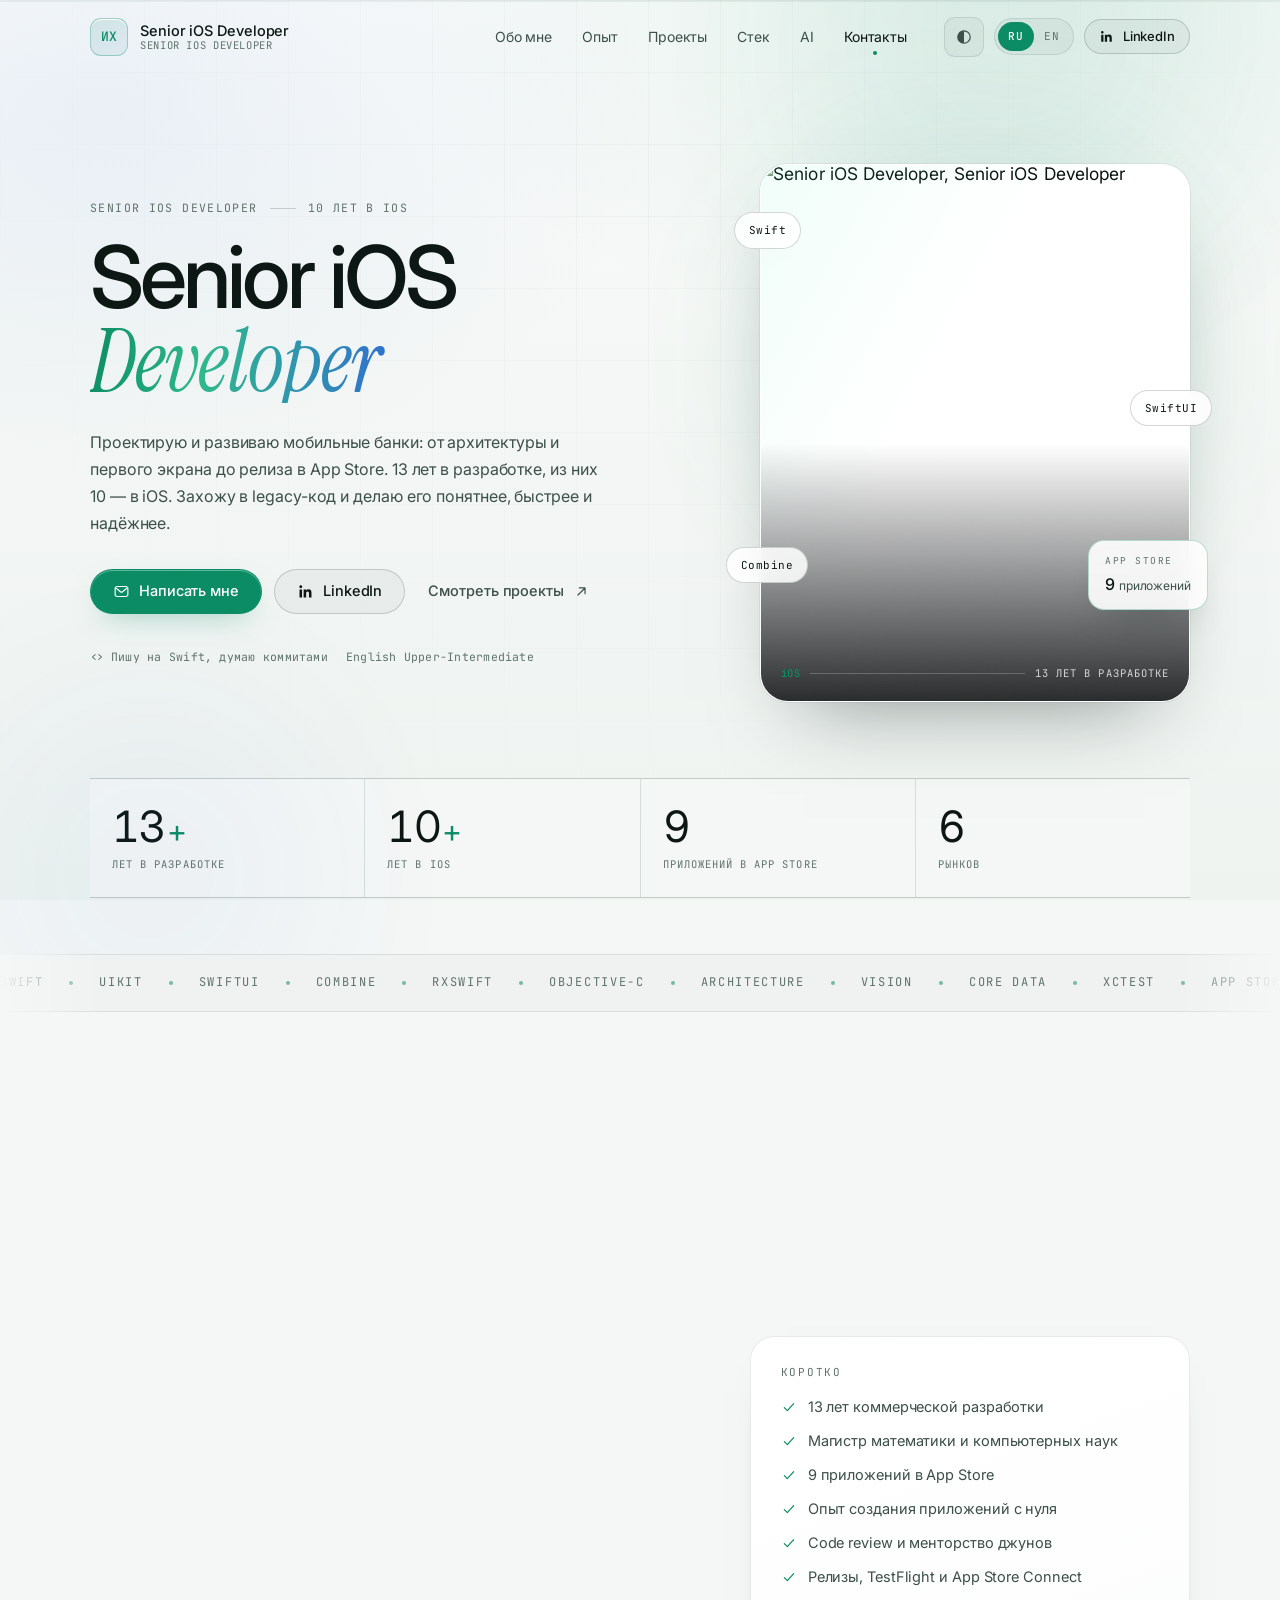
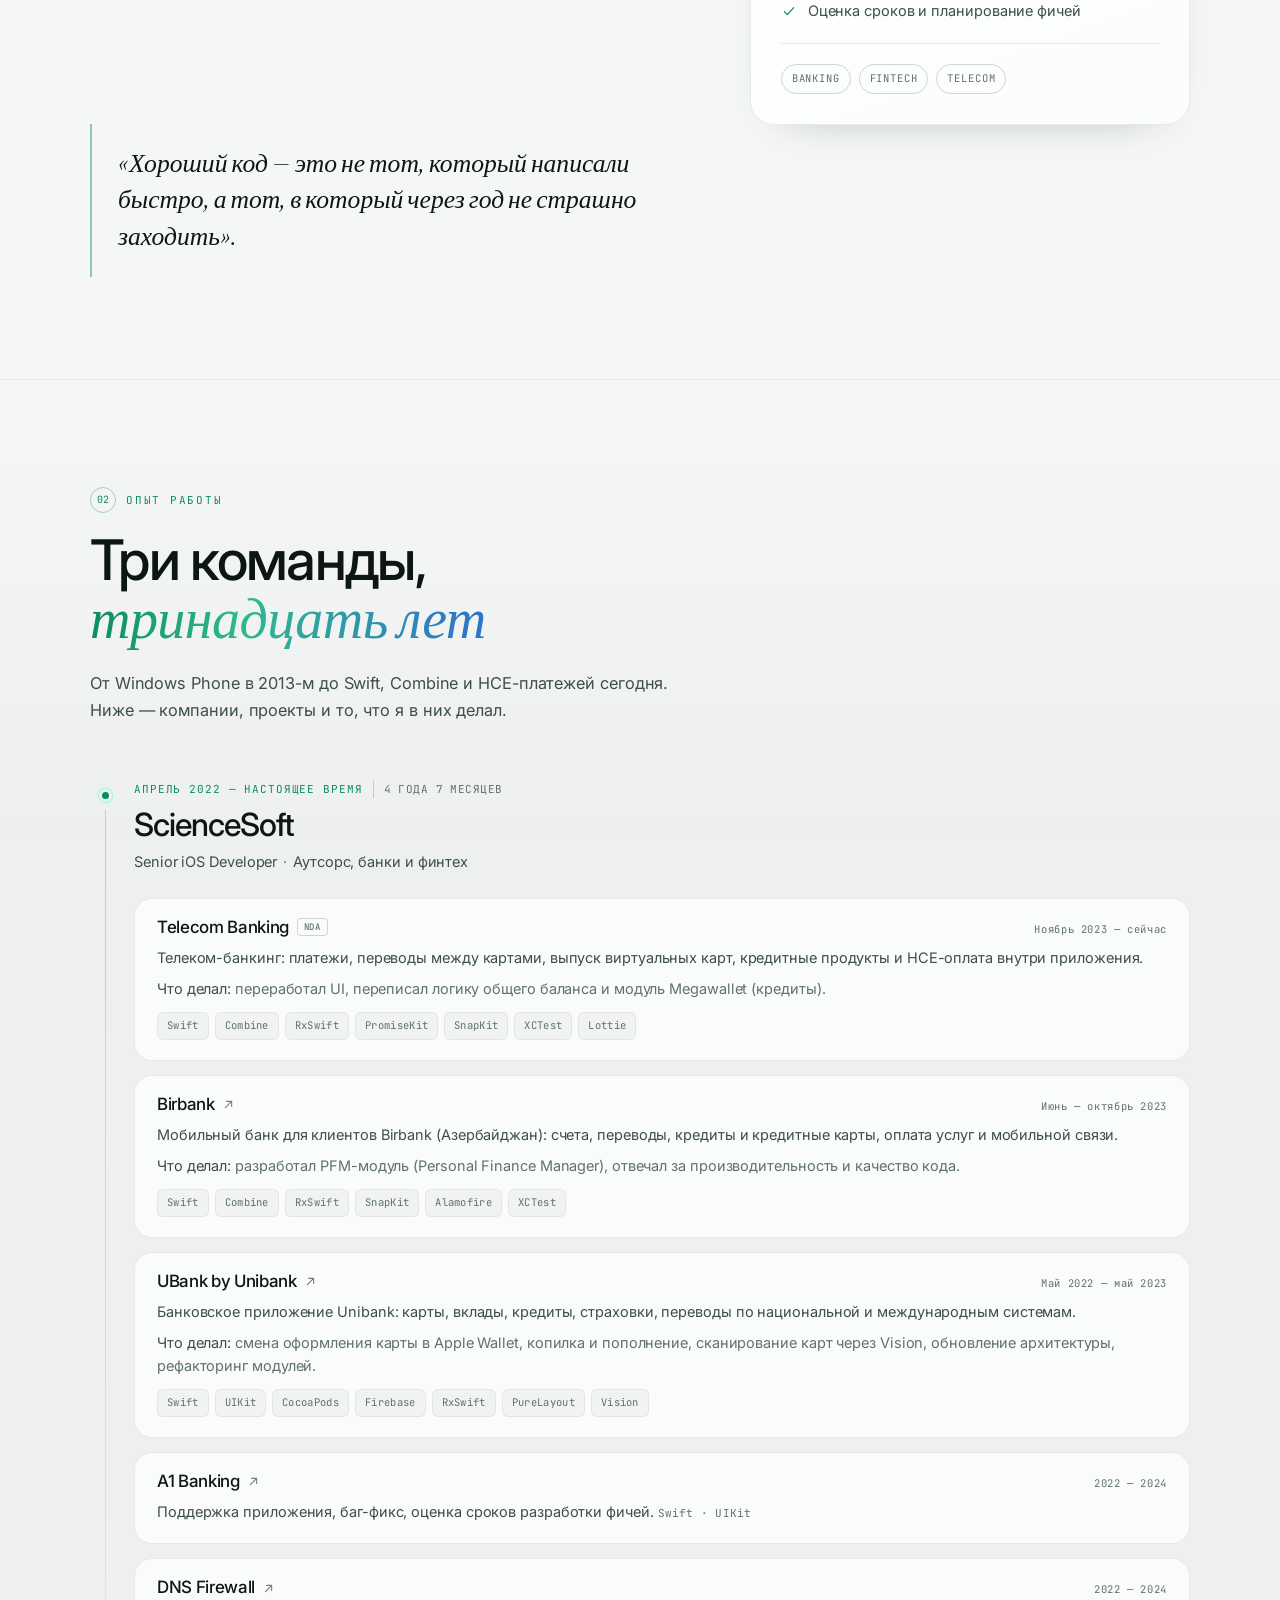
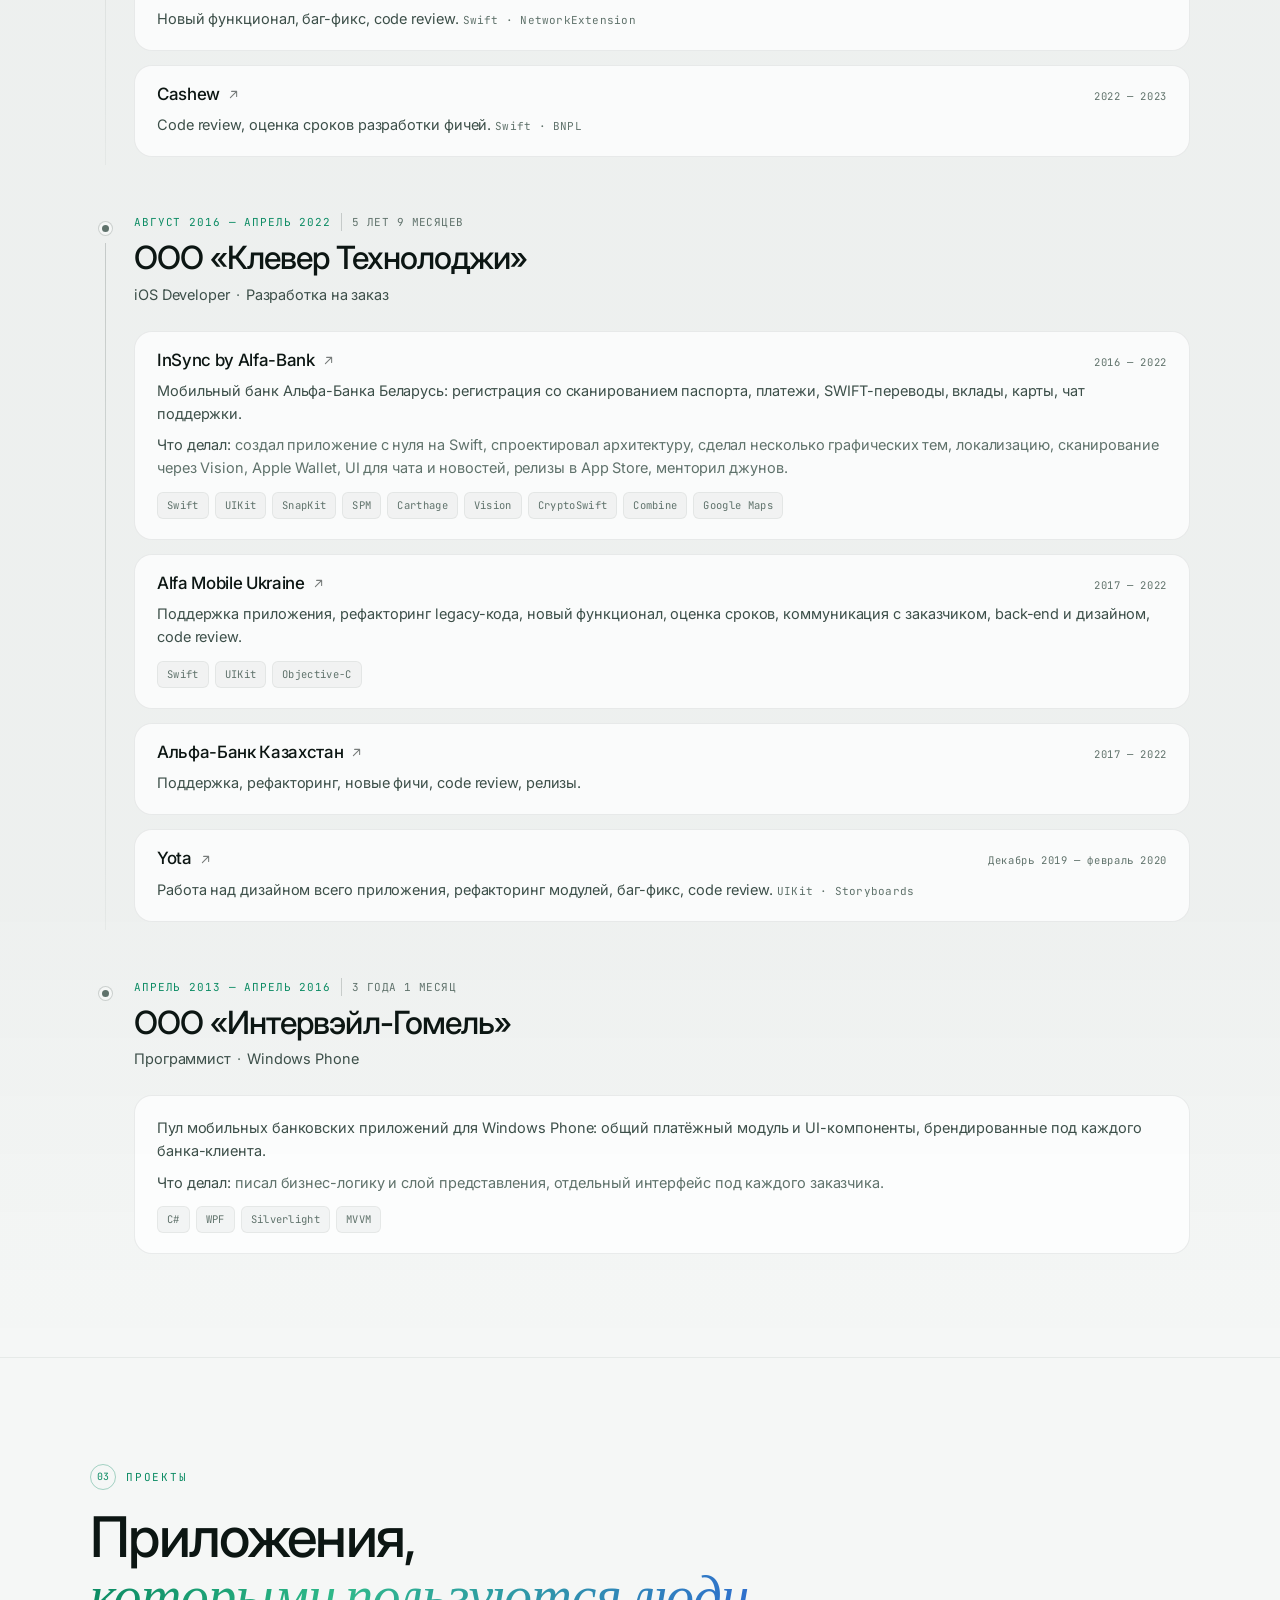
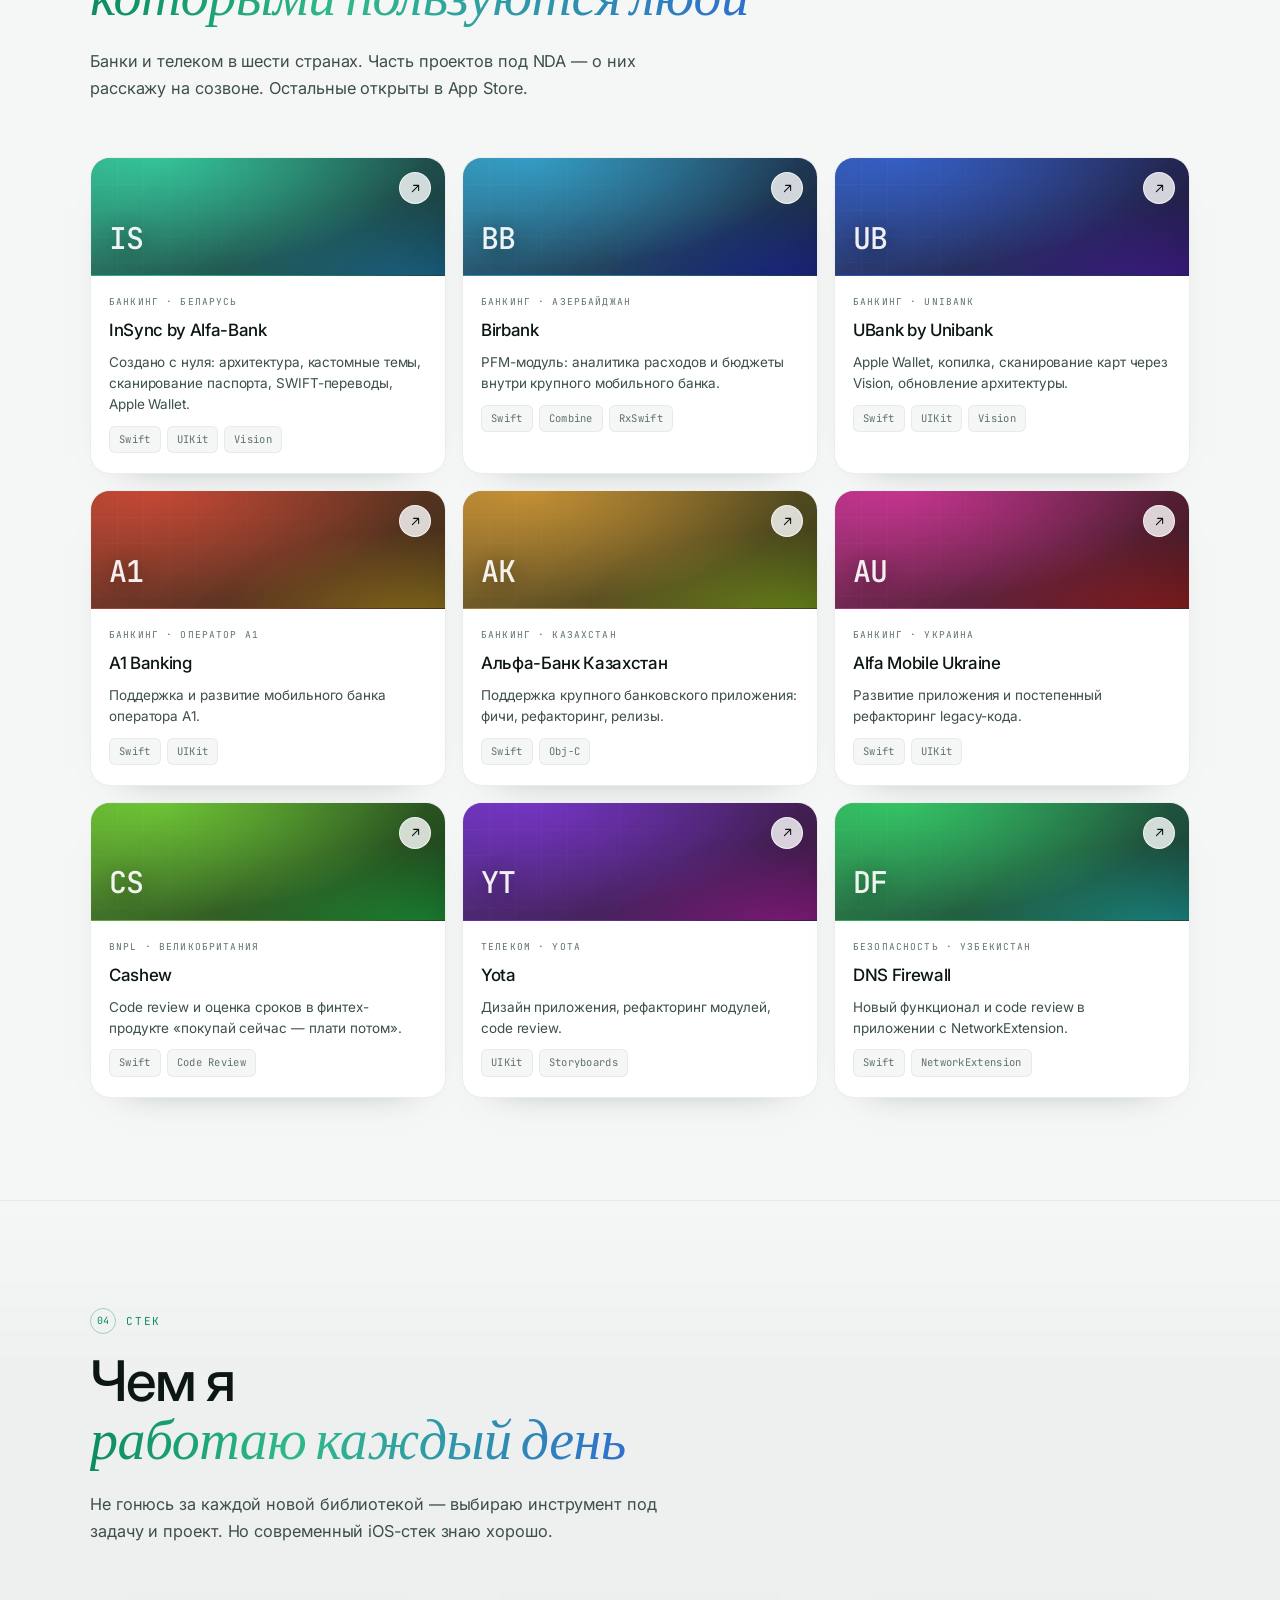
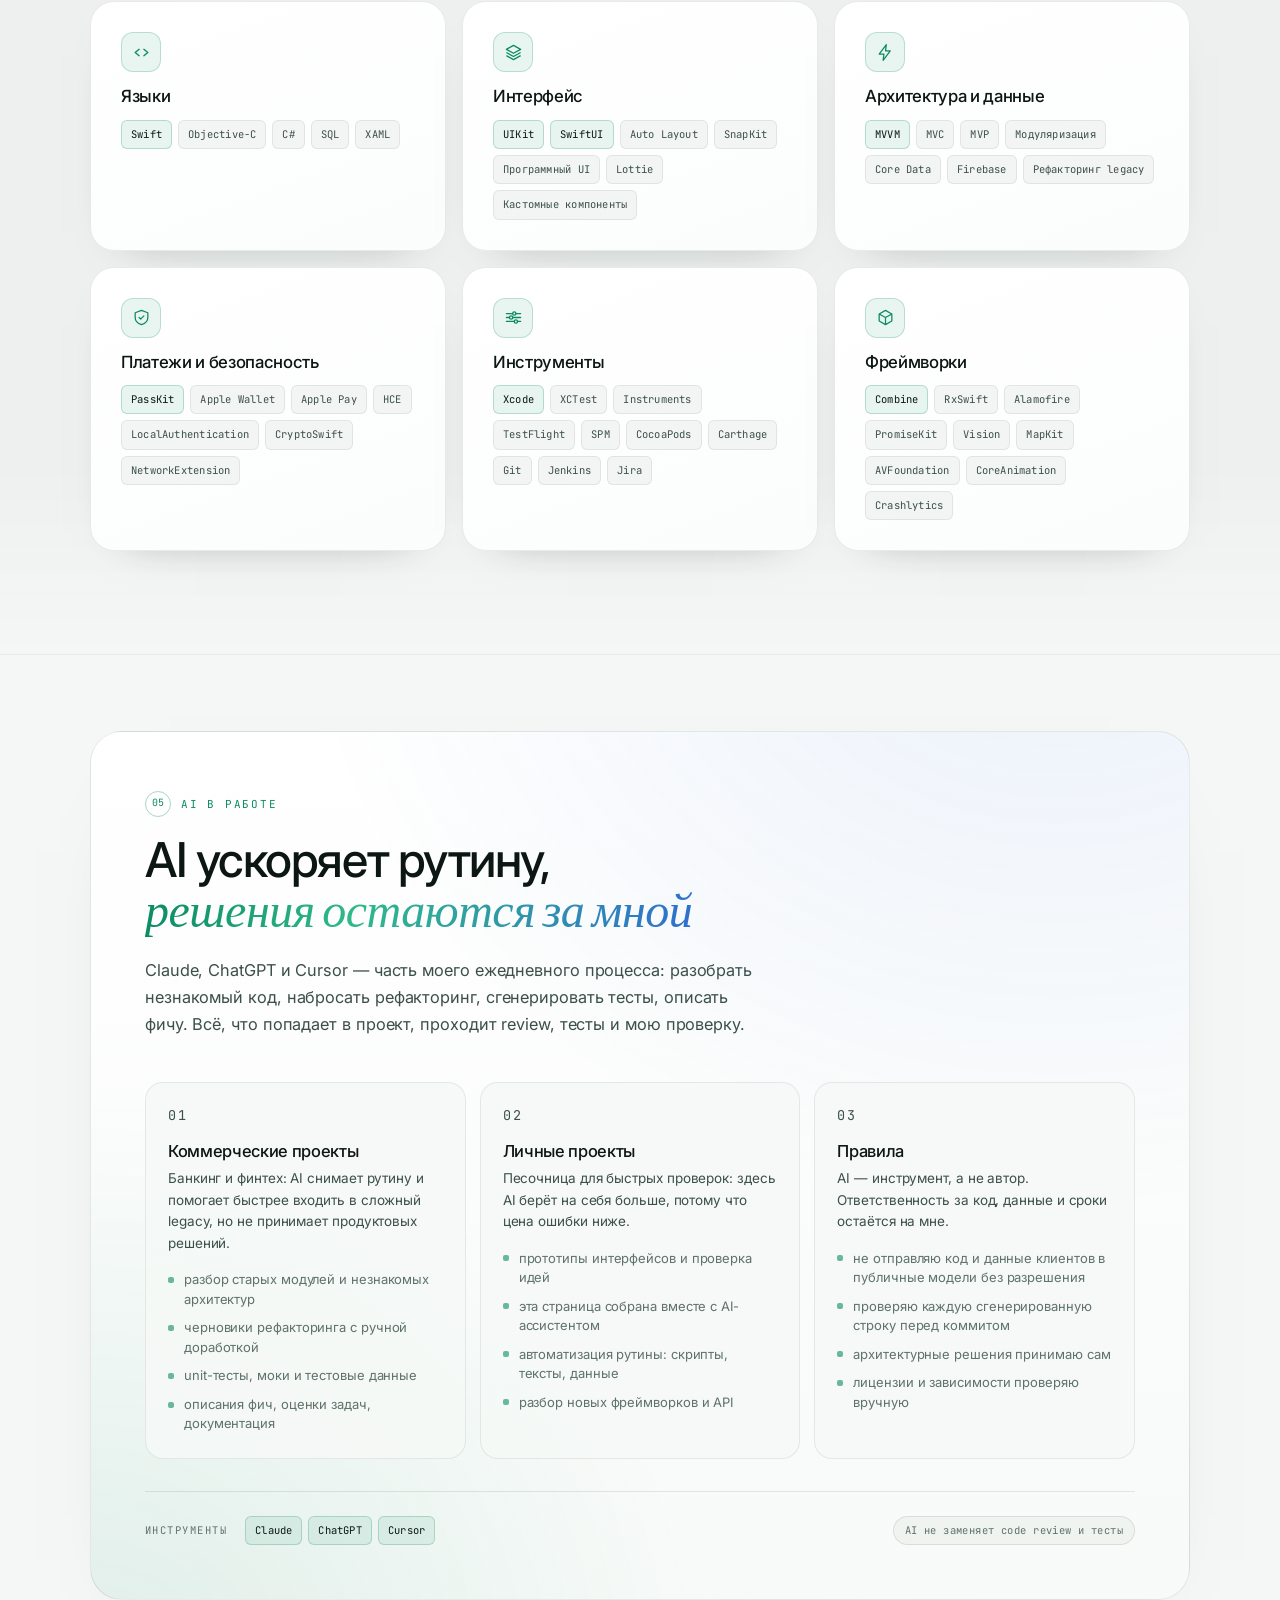
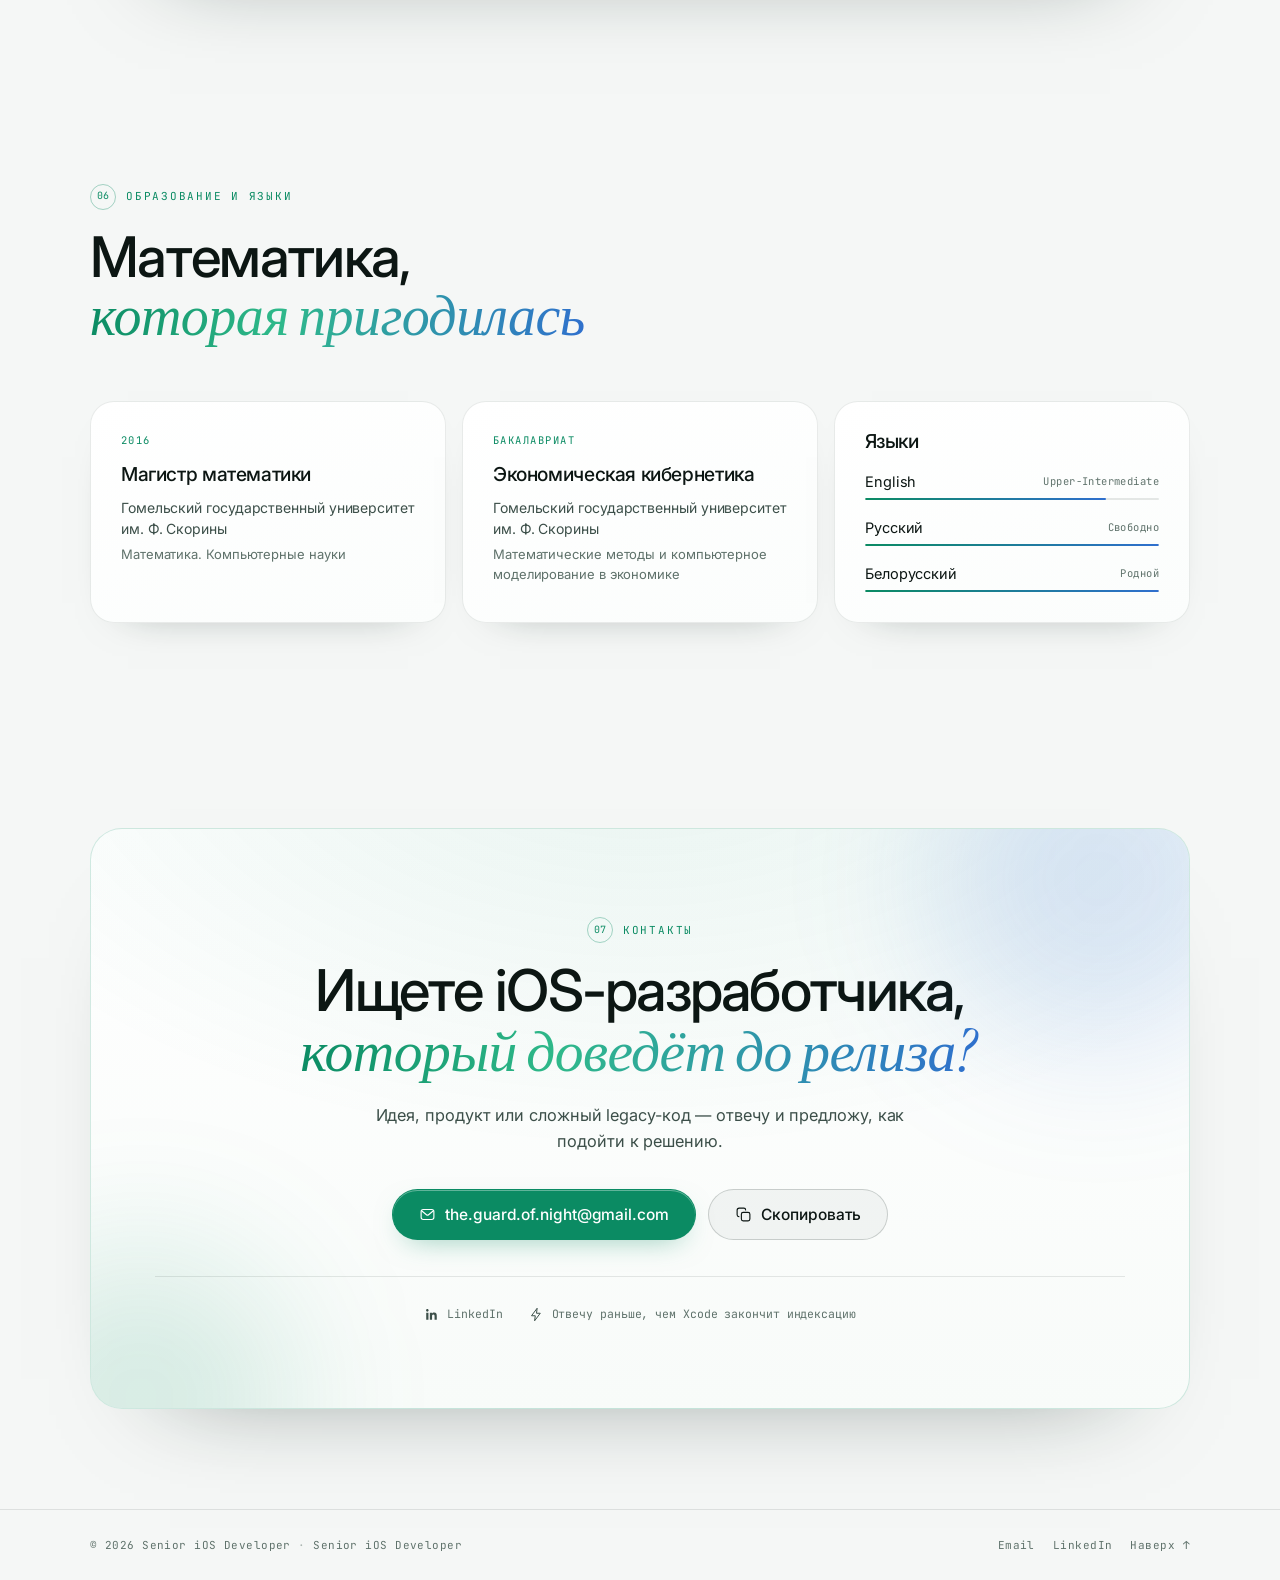
==== commit d91f6efc: "Version CSS and JS URLs to defeat stale cache GitHub Pages serves assets with max-age=600 and Firefo" ====
--- a/index.html
+++ b/index.html
@@ -39,7 +39,7 @@
 <link rel="preconnect" href="https://fonts.googleapis.com">
 <link rel="preconnect" href="https://fonts.gstatic.com" crossorigin>
 <link href="https://fonts.googleapis.com/css2?family=Inter:wght@300;400;500;600&family=Instrument+Serif:ital@0;1&family=JetBrains+Mono:wght@400;500&display=swap" rel="stylesheet">
-<link rel="stylesheet" href="styles.css">
+<link rel="stylesheet" href="styles.css?v=20261022b">
 </head>
 <body>
 
@@ -726,6 +726,6 @@
 
 <div class="toast" id="toast" role="status" aria-live="polite" data-i18n="toast.copied">Скопировано</div>
 
-<script src="main.js" defer></script>
+<script src="main.js?v=20261022b" defer></script>
 </body>
 </html>
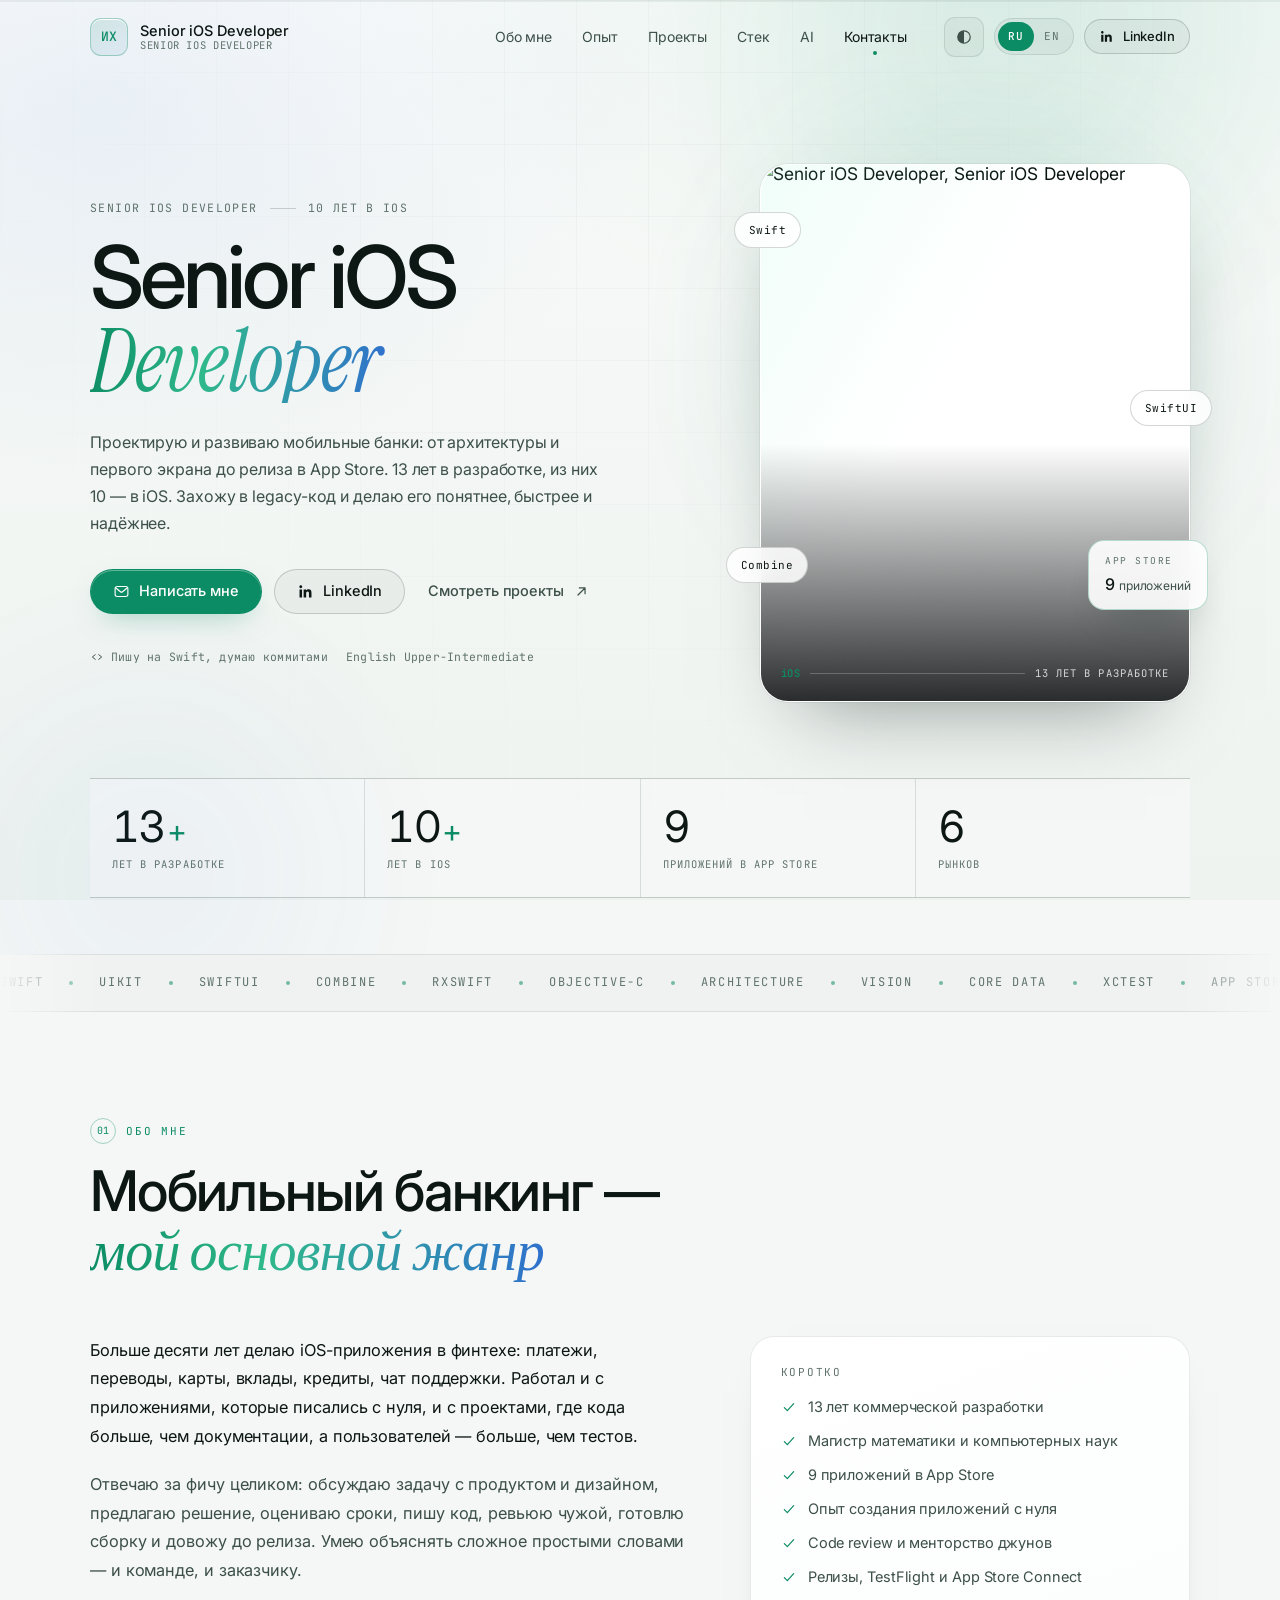
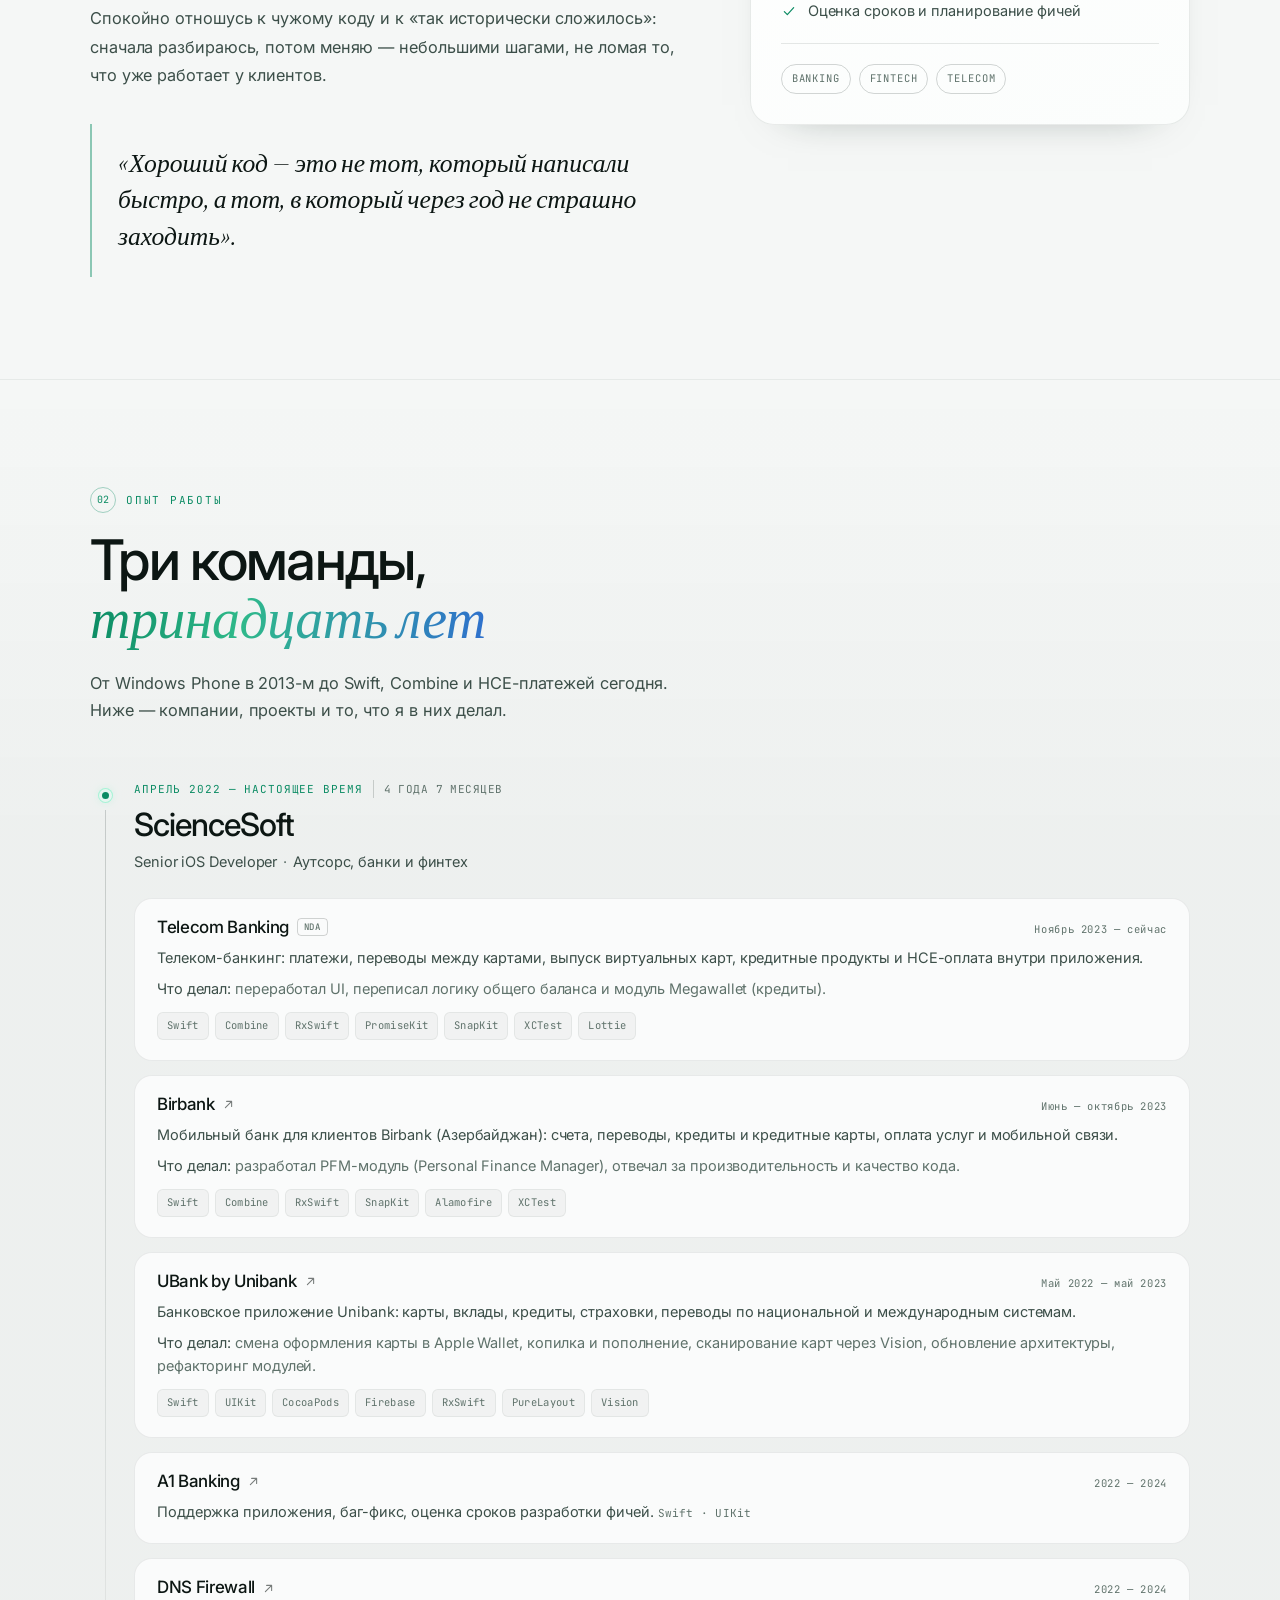
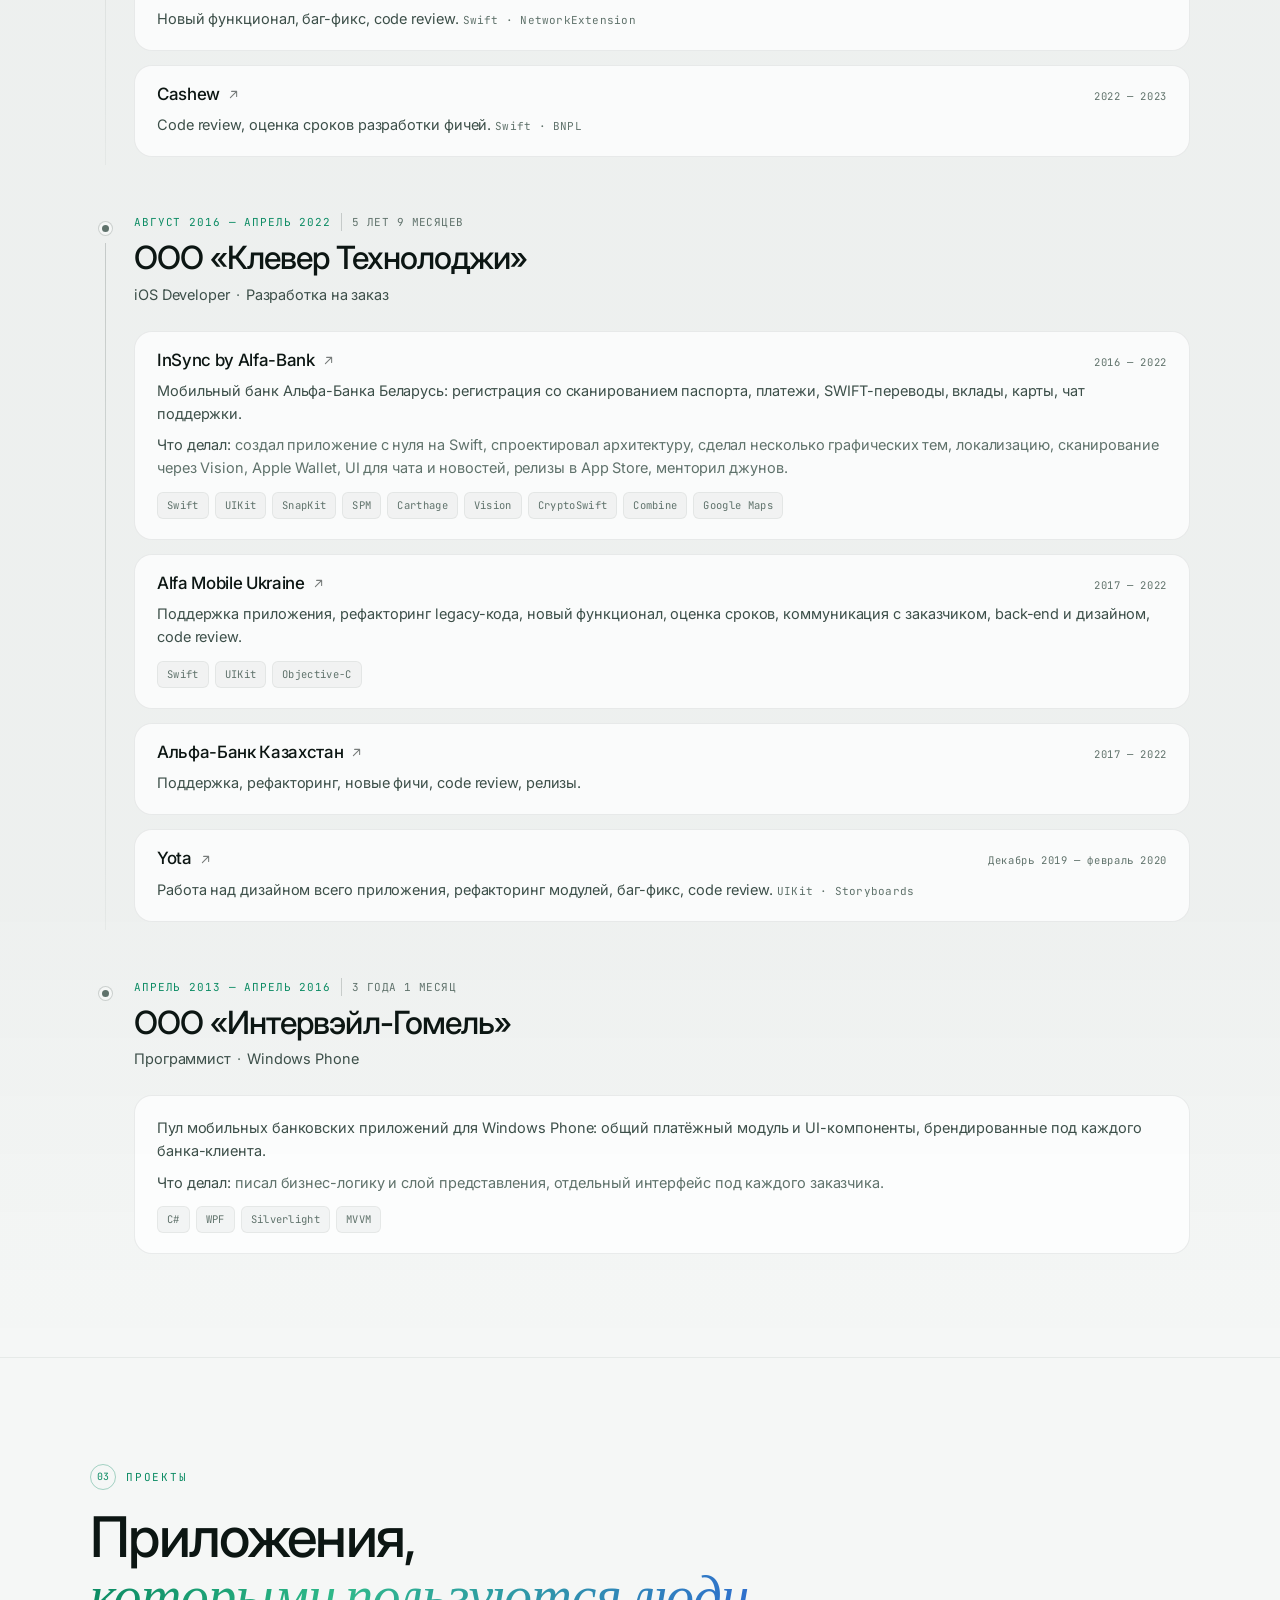
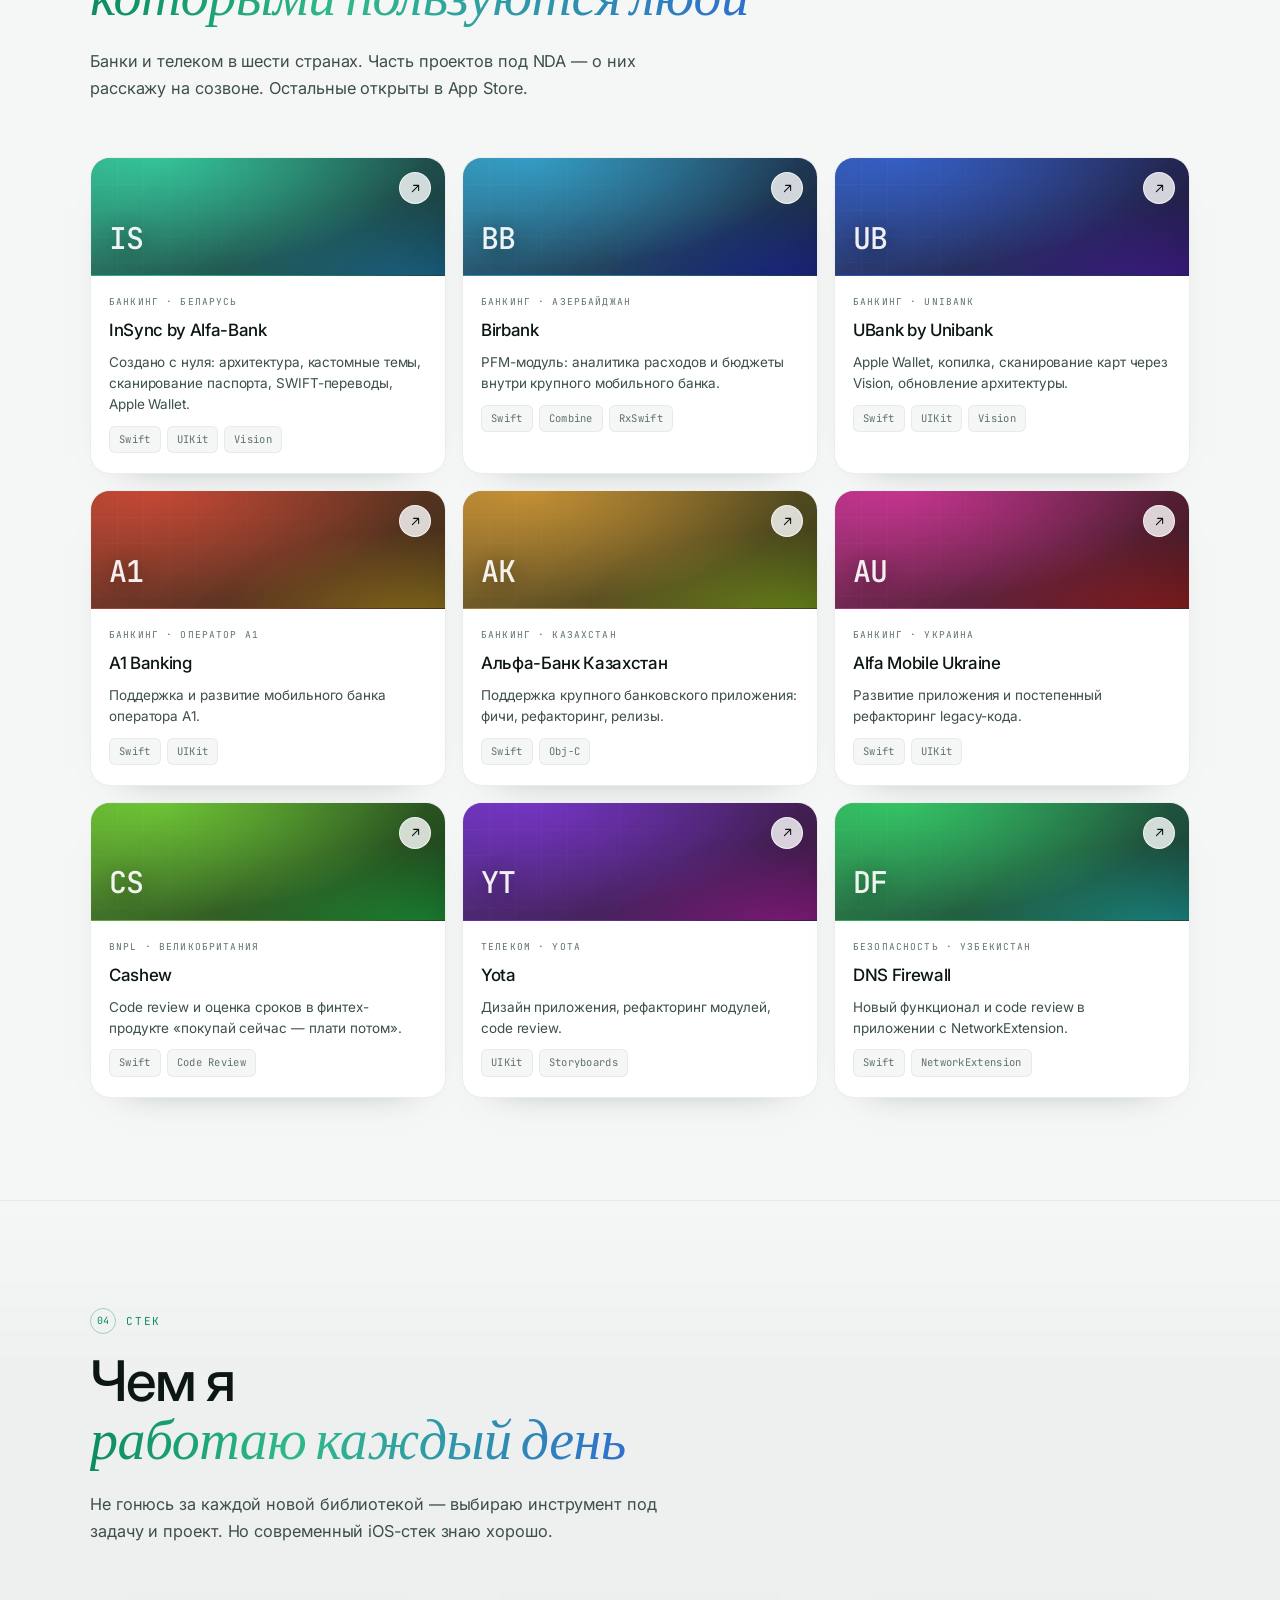
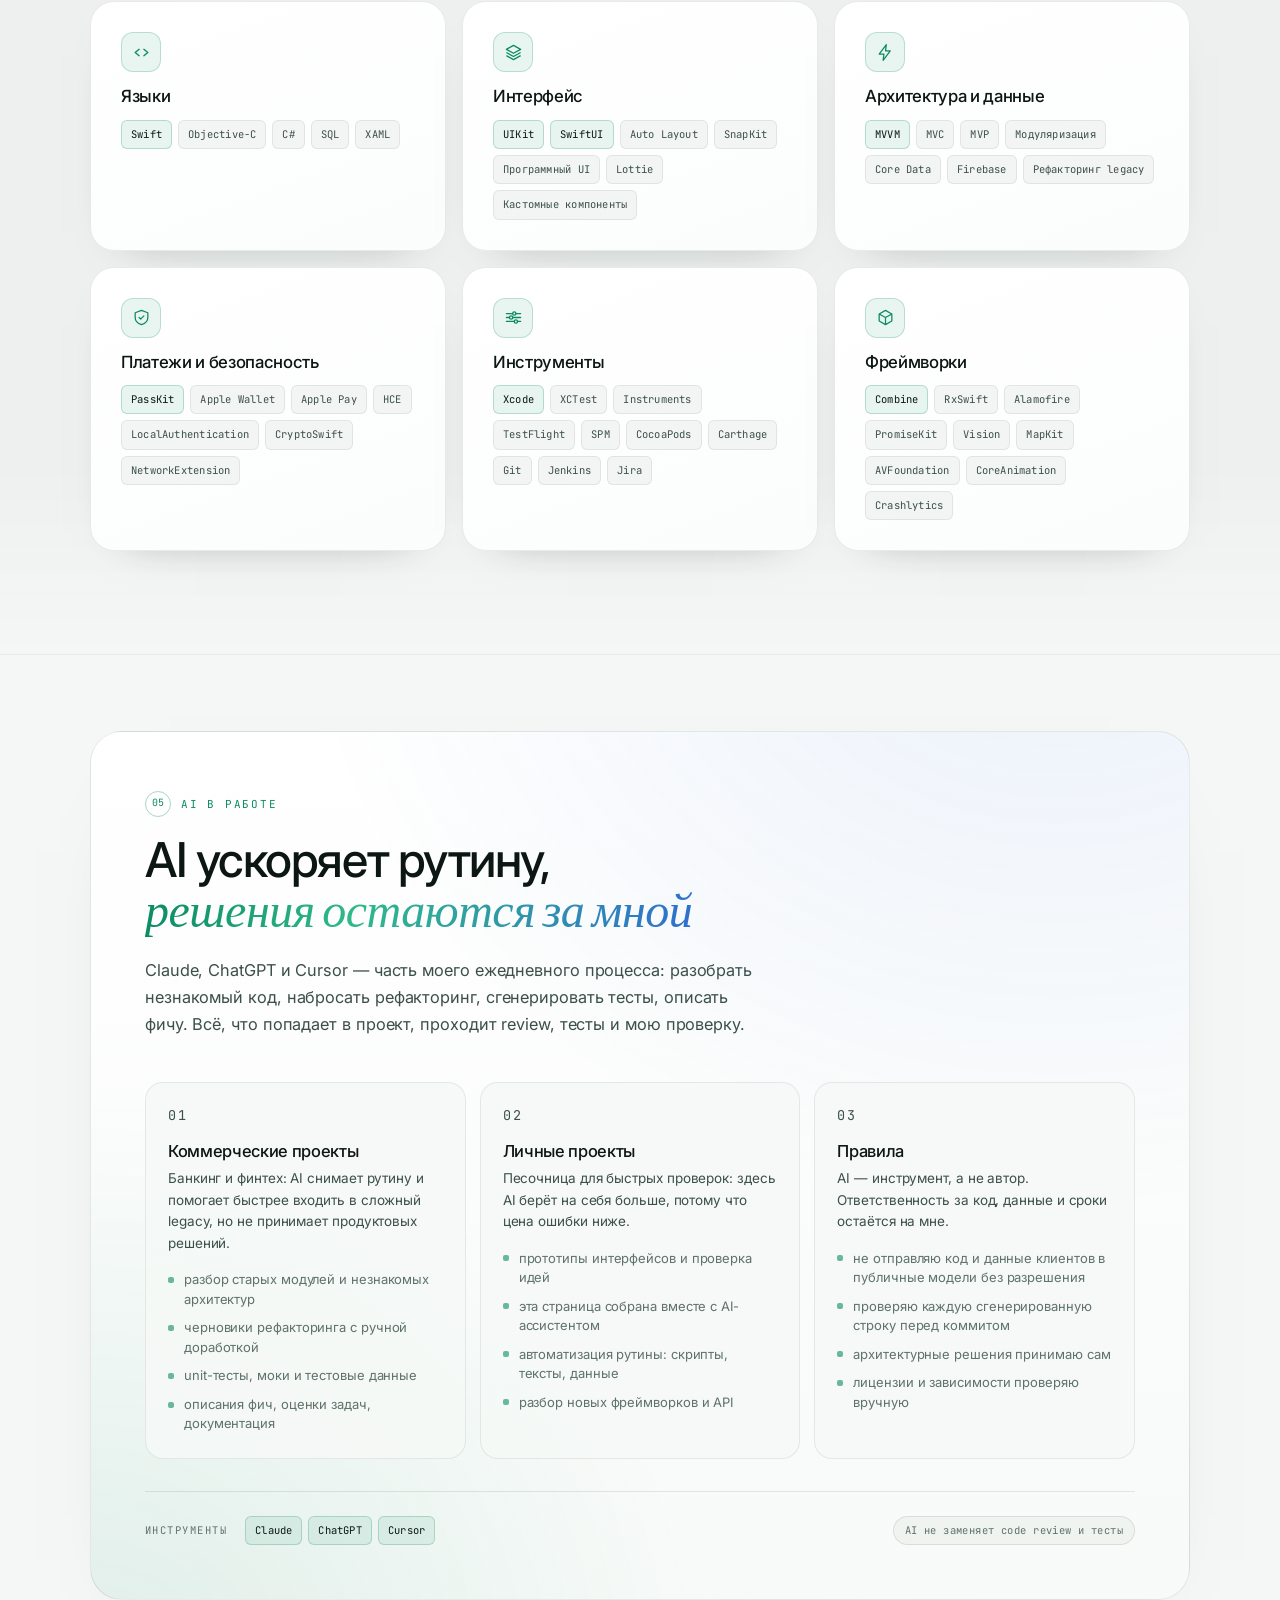
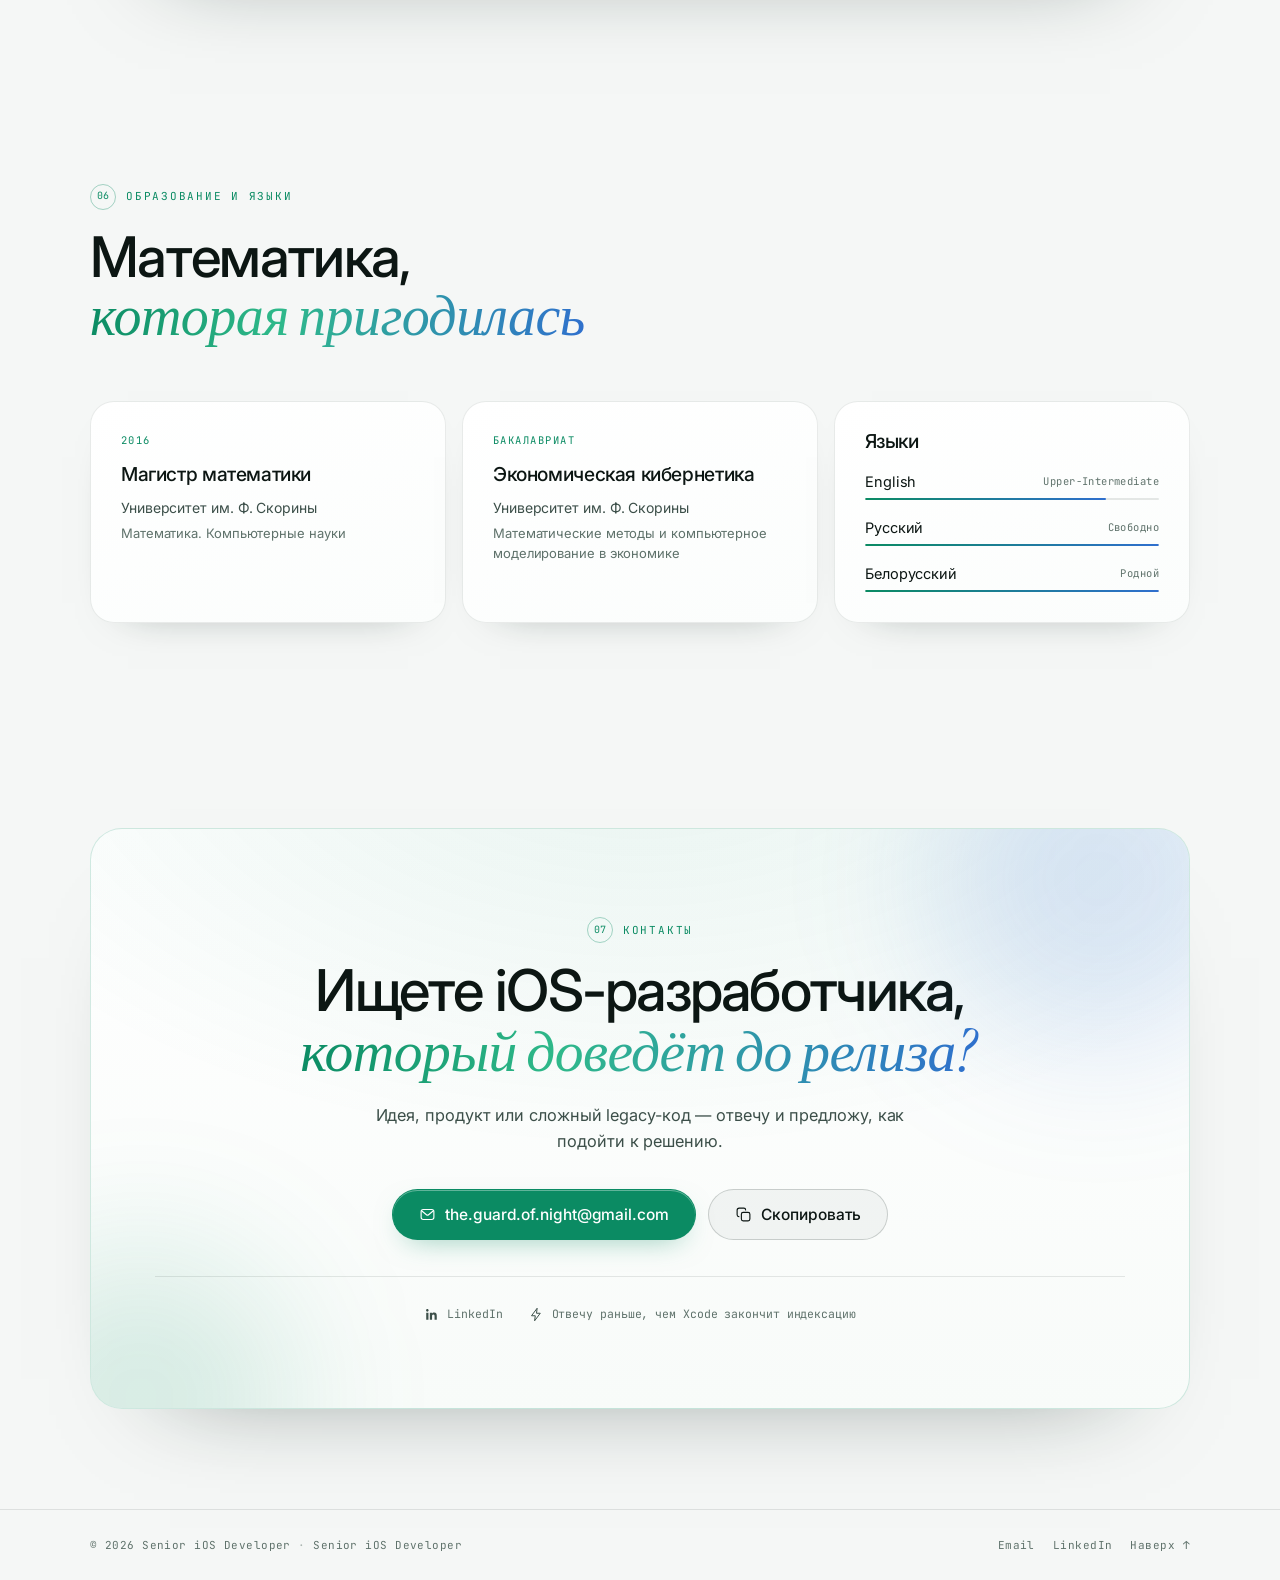
==== commit dbbcc727: "Drop the city from the university name Education cards now read "Университет им. Ф. Скорины" / "Fran" ====
--- a/index.html
+++ b/index.html
@@ -39,7 +39,7 @@
 <link rel="preconnect" href="https://fonts.googleapis.com">
 <link rel="preconnect" href="https://fonts.gstatic.com" crossorigin>
 <link href="https://fonts.googleapis.com/css2?family=Inter:wght@300;400;500;600&family=Instrument+Serif:ital@0;1&family=JetBrains+Mono:wght@400;500&display=swap" rel="stylesheet">
-<link rel="stylesheet" href="styles.css?v=20261022b">
+<link rel="stylesheet" href="styles.css?v=20261023">
 </head>
 <body>
 
@@ -643,14 +643,14 @@
         <article class="card edu-card reveal">
           <p class="edu-period">2016</p>
           <h3 data-i18n="edu.master.title">Магистр математики</h3>
-          <p class="edu-school" data-i18n="edu.master.school">Гомельский государственный университет им. Ф. Скорины</p>
+          <p class="edu-school" data-i18n="edu.master.school">Университет им. Ф. Скорины</p>
           <p class="edu-detail" data-i18n="edu.master.detail">Математика. Компьютерные науки</p>
         </article>
 
         <article class="card edu-card reveal" style="--d:.06s">
           <p class="edu-period" data-i18n="edu.bachelor.period">Бакалавриат</p>
           <h3 data-i18n="edu.bachelor.title">Экономическая кибернетика</h3>
-          <p class="edu-school" data-i18n="edu.bachelor.school">Гомельский государственный университет им. Ф. Скорины</p>
+          <p class="edu-school" data-i18n="edu.bachelor.school">Университет им. Ф. Скорины</p>
           <p class="edu-detail" data-i18n="edu.bachelor.detail">Математические методы и компьютерное моделирование в экономике</p>
         </article>
 
@@ -726,6 +726,6 @@
 
 <div class="toast" id="toast" role="status" aria-live="polite" data-i18n="toast.copied">Скопировано</div>
 
-<script src="main.js?v=20261022b" defer></script>
+<script src="main.js?v=20261023" defer></script>
 </body>
 </html>
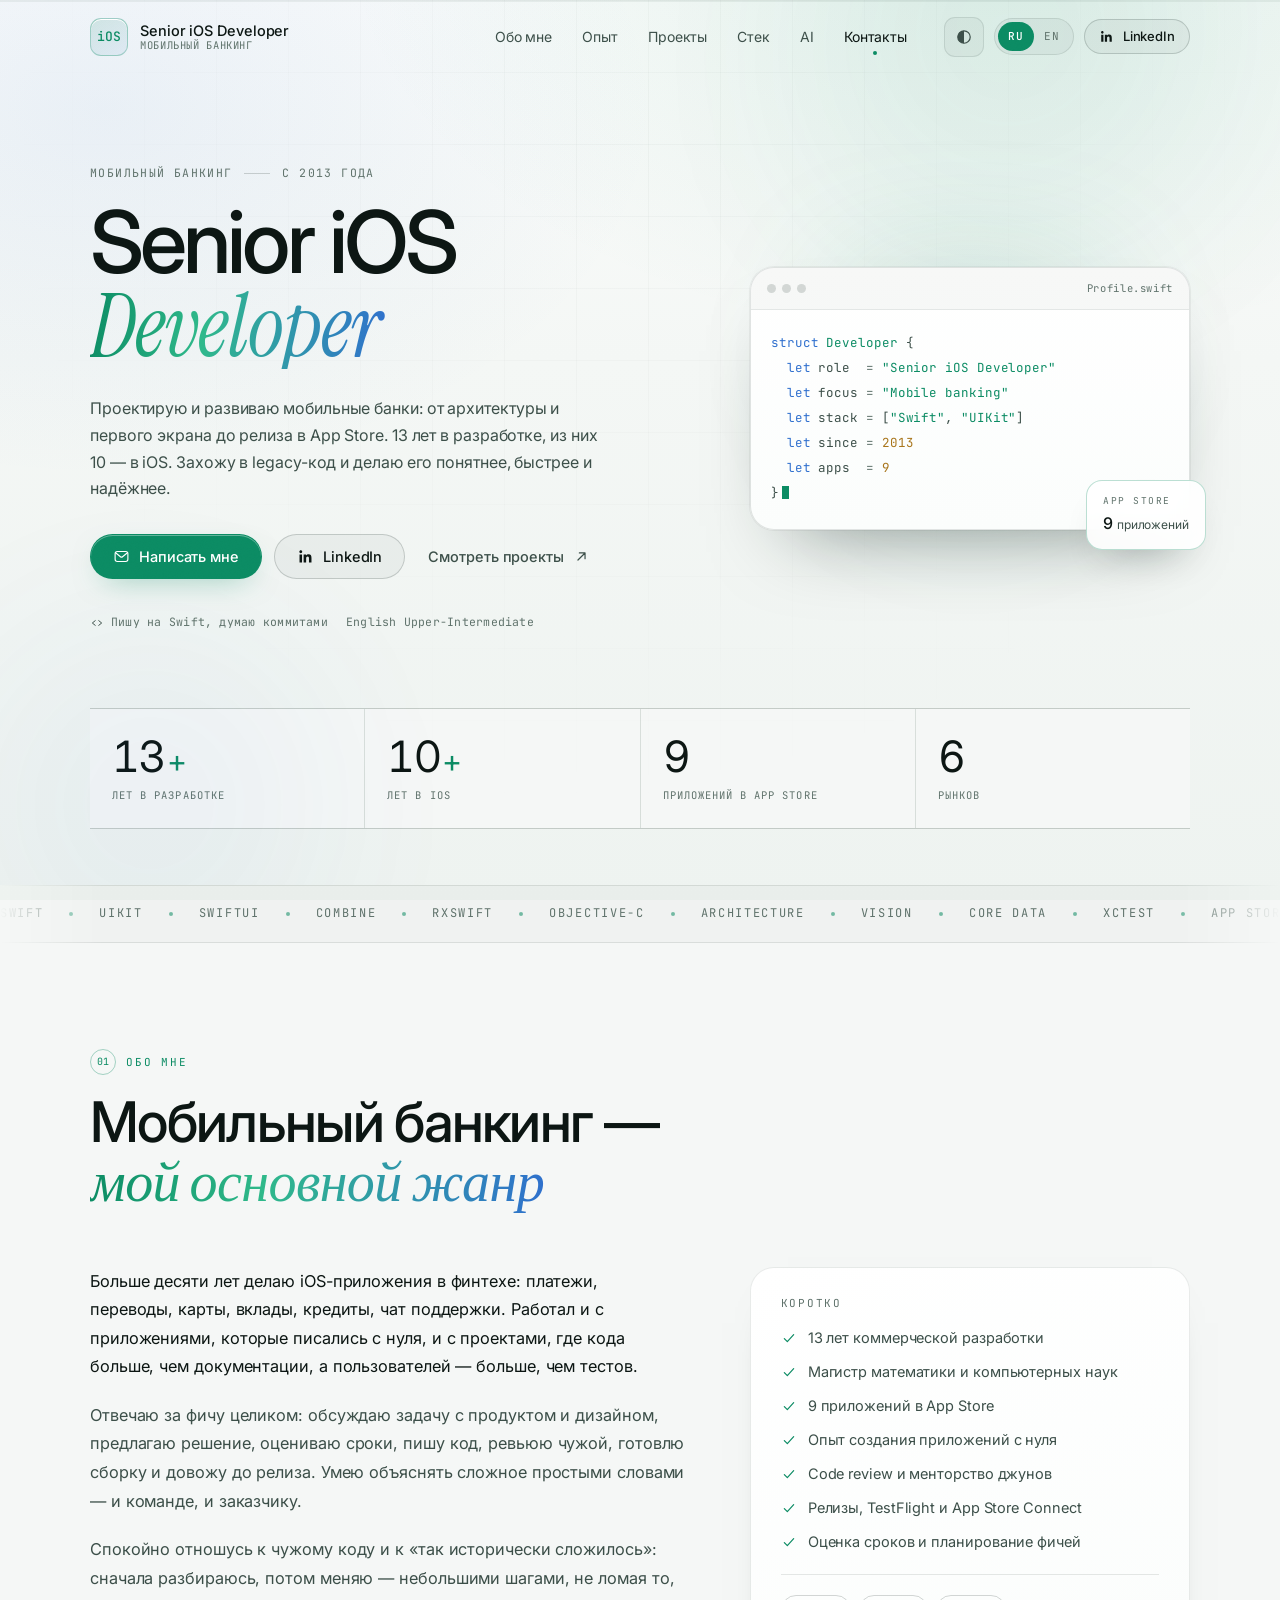
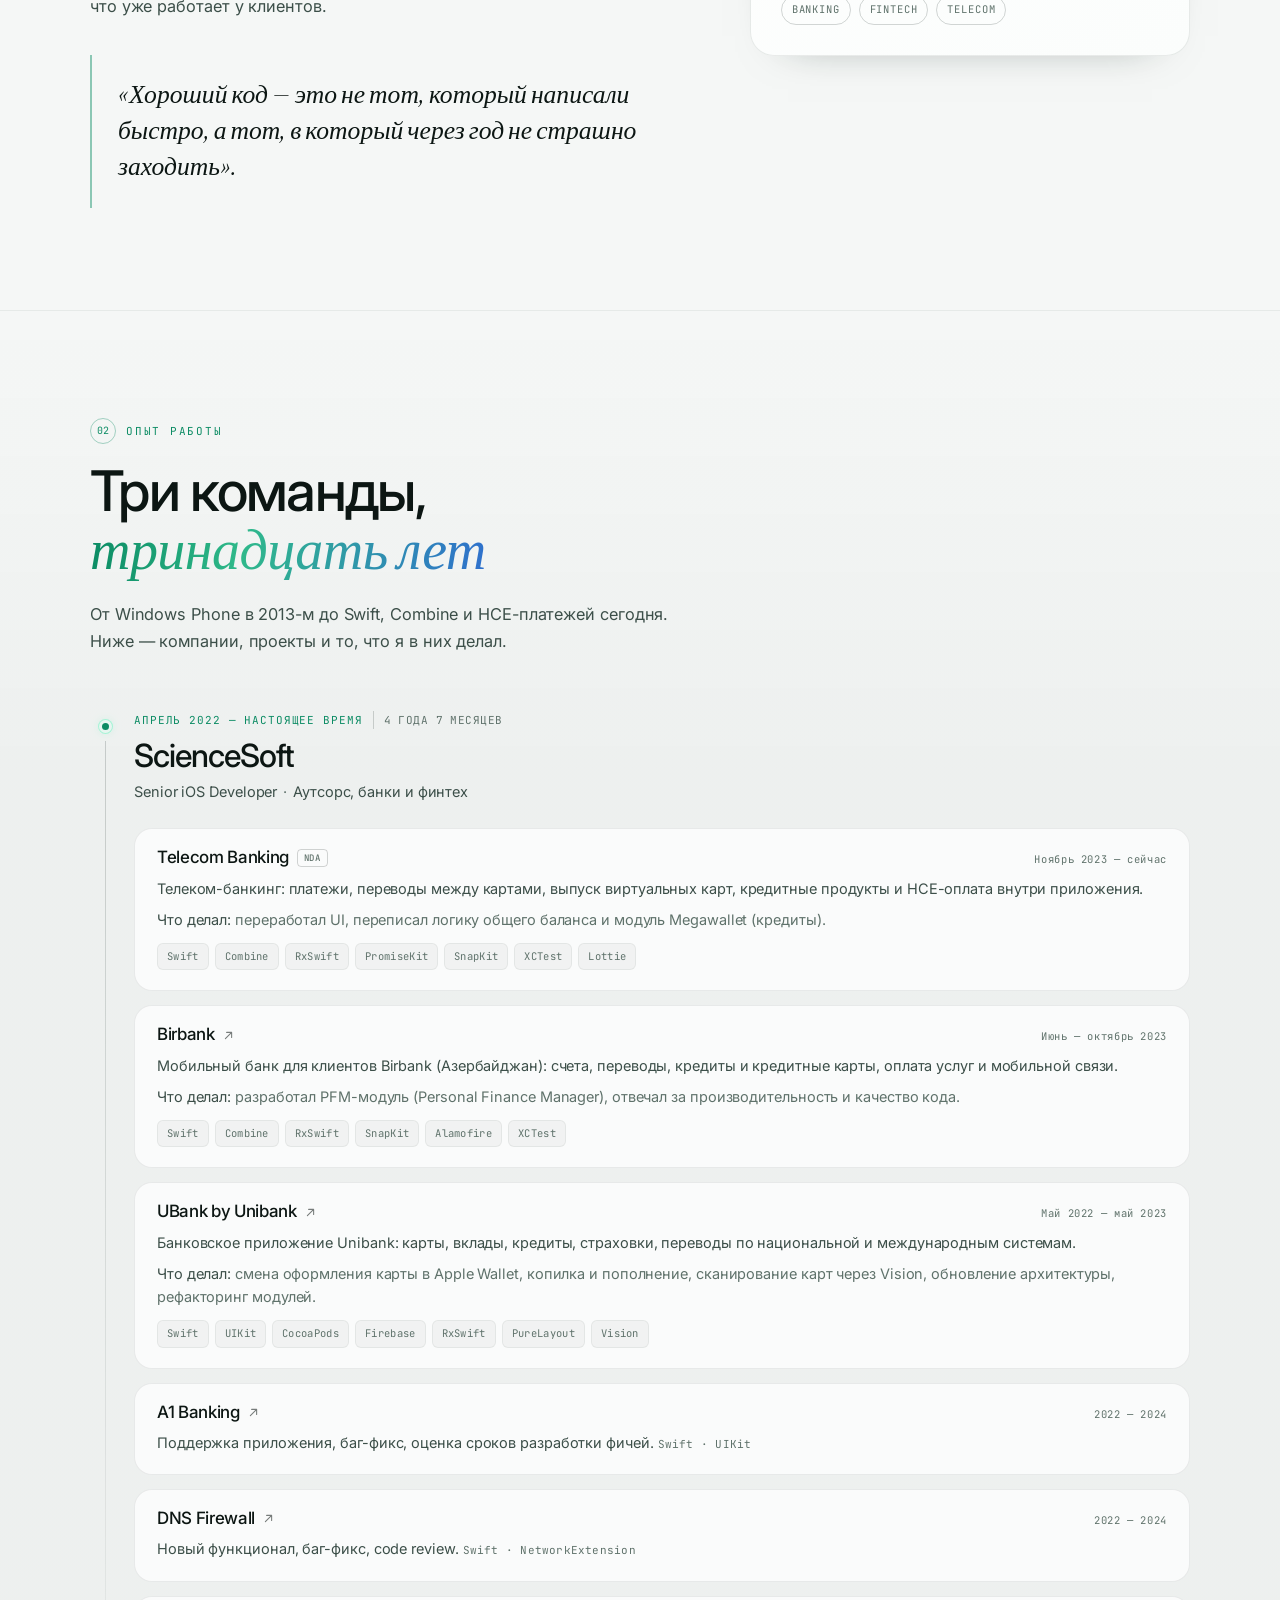
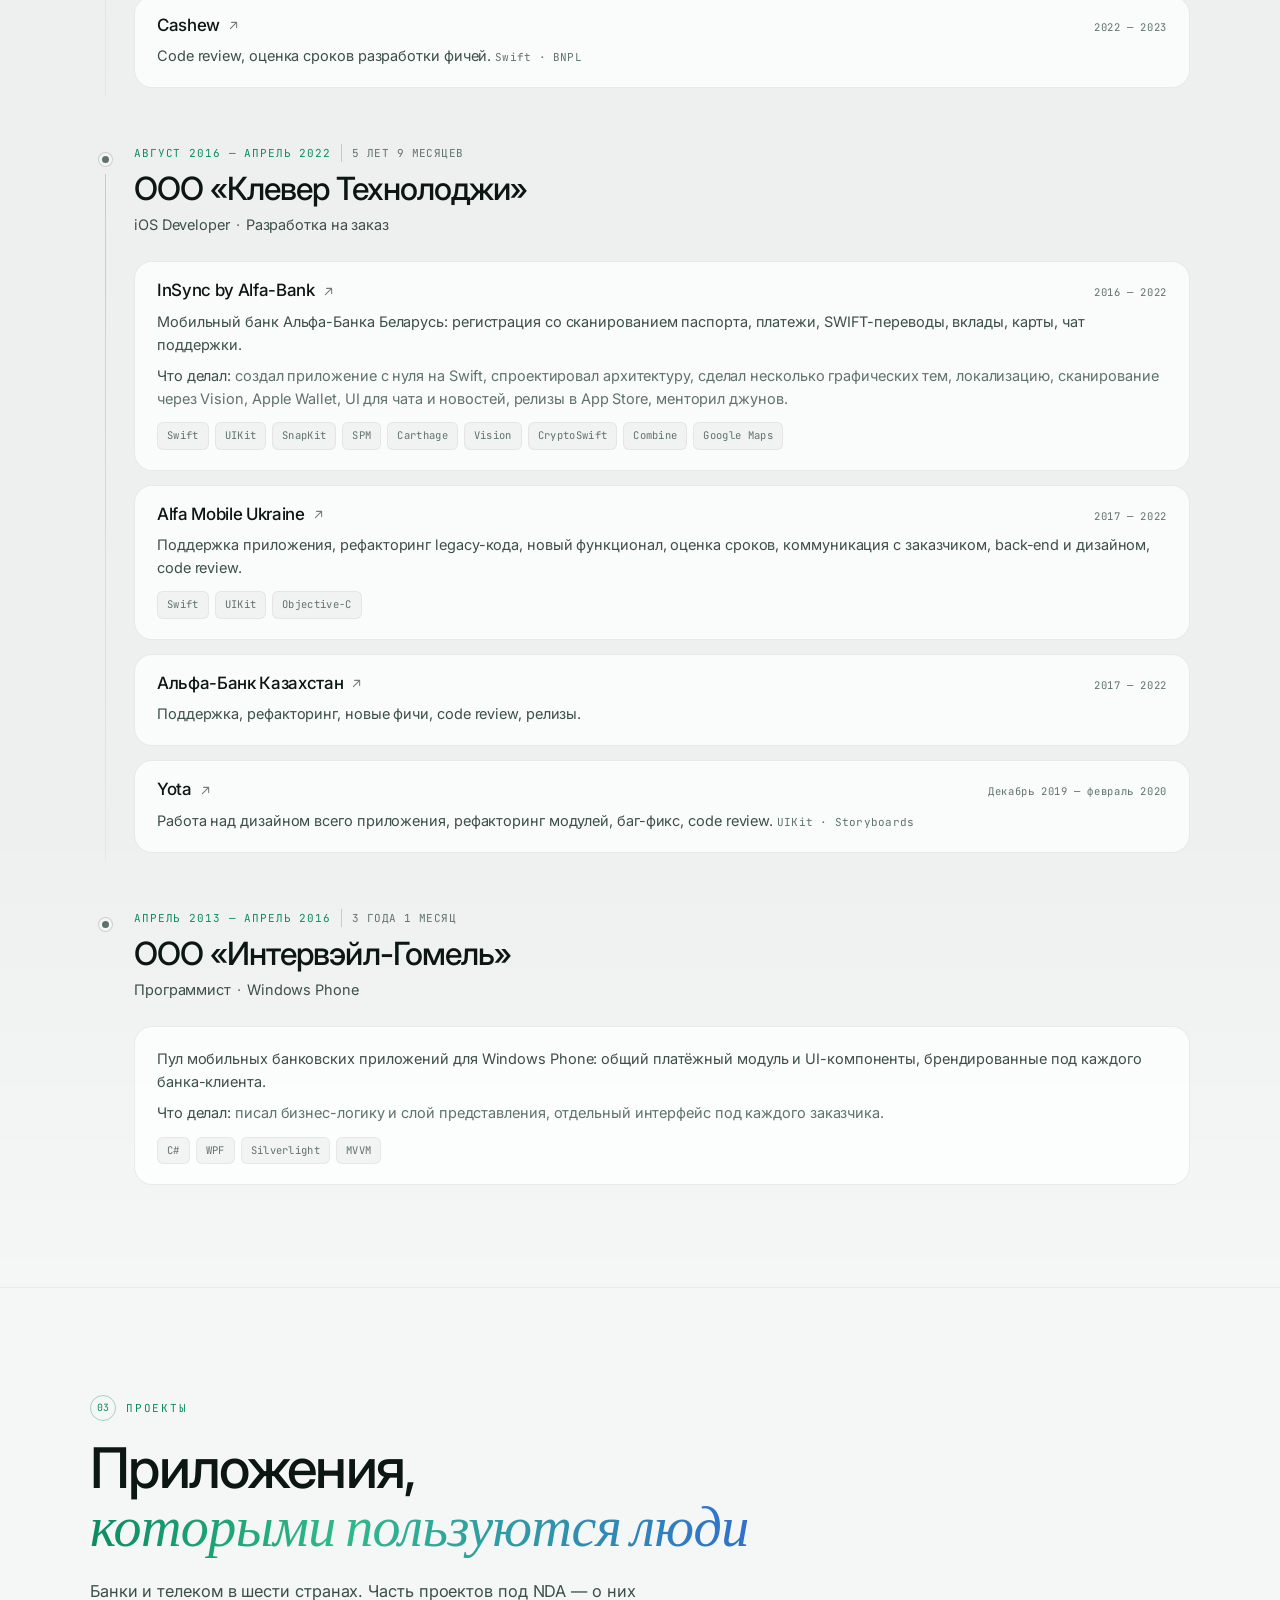
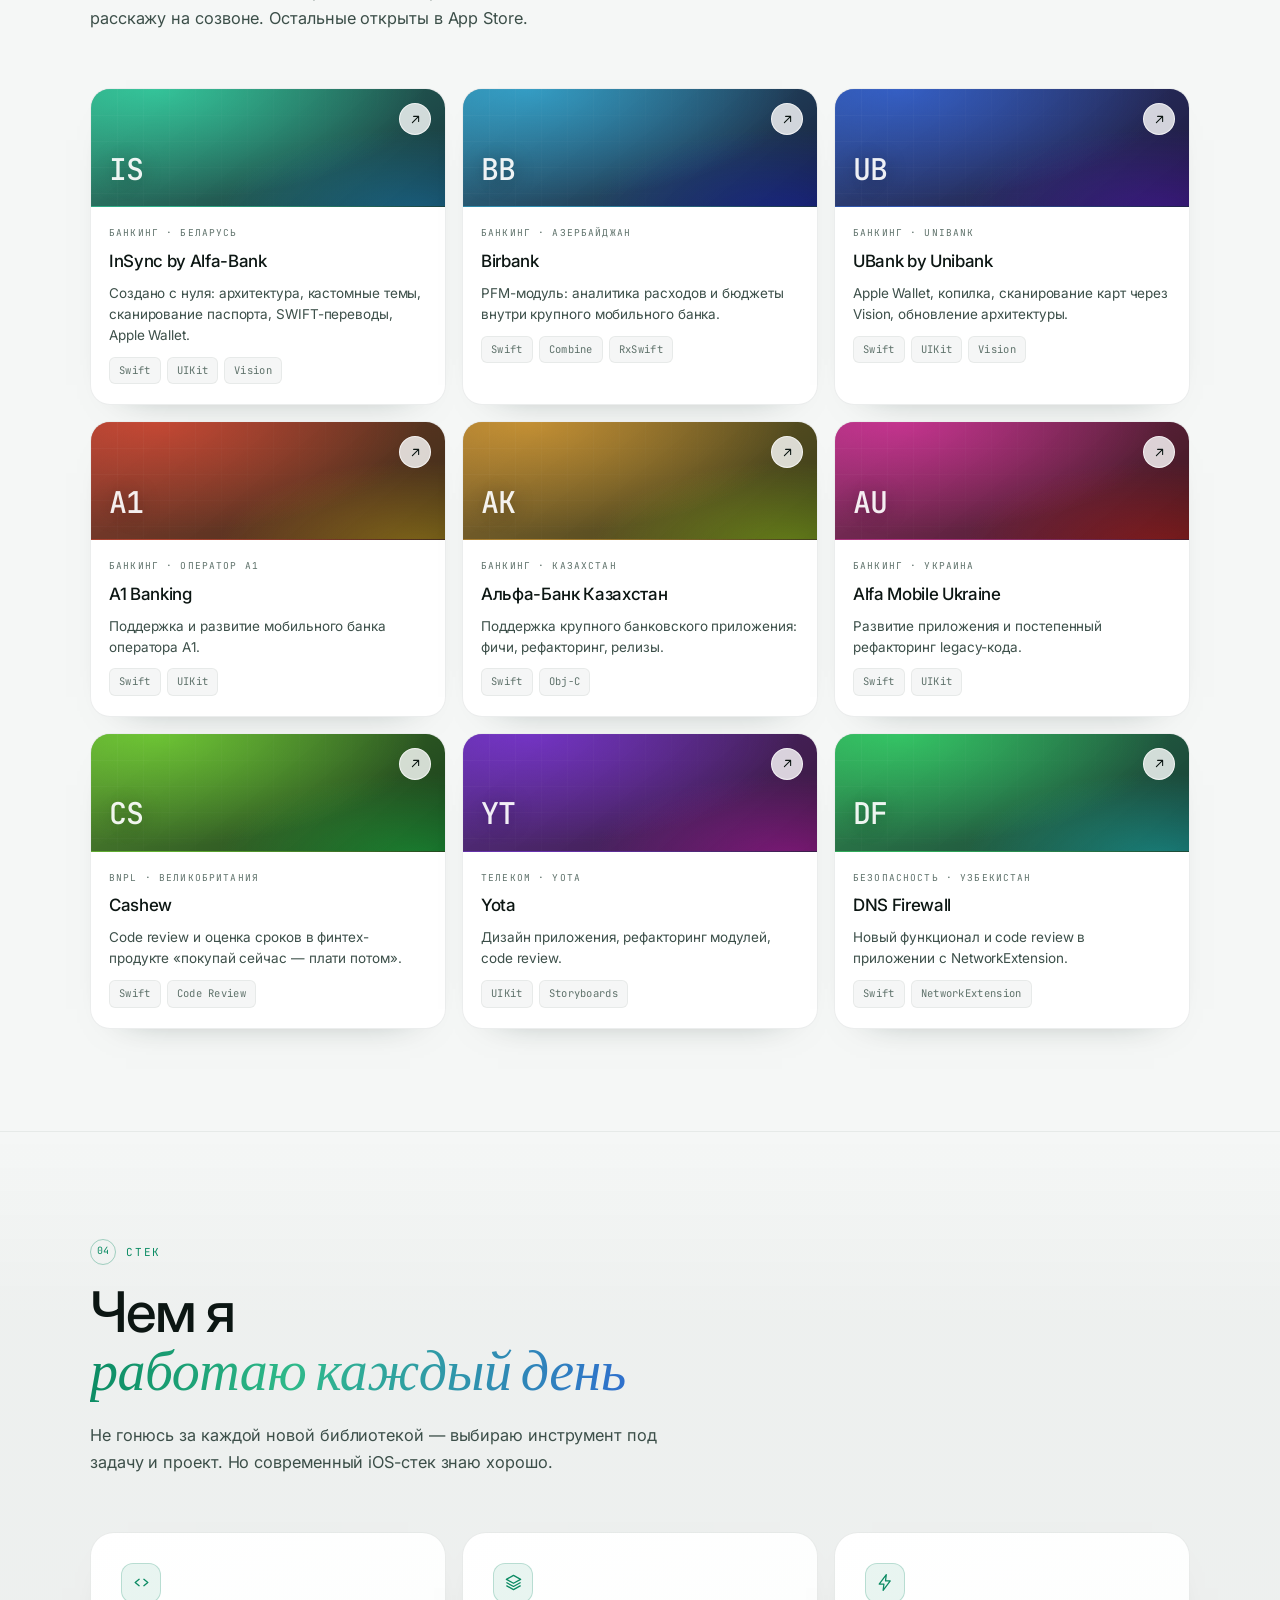
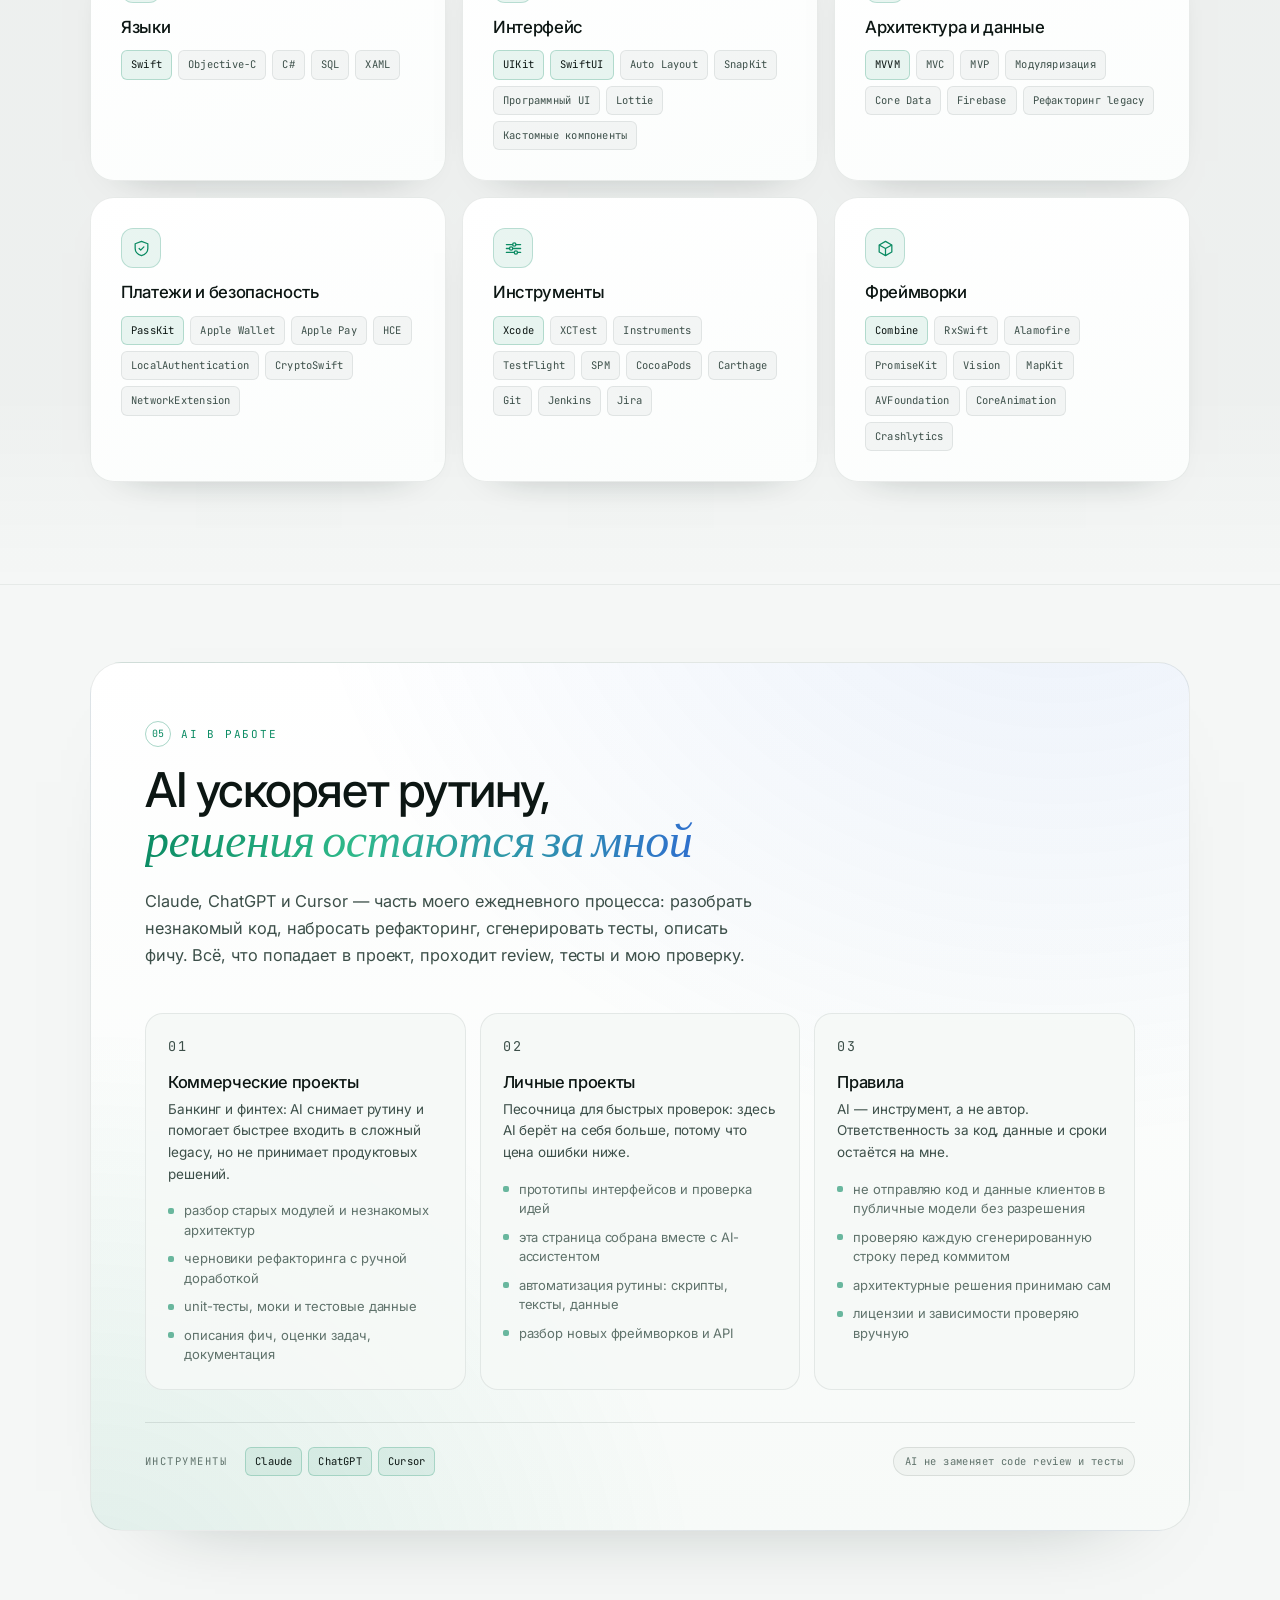
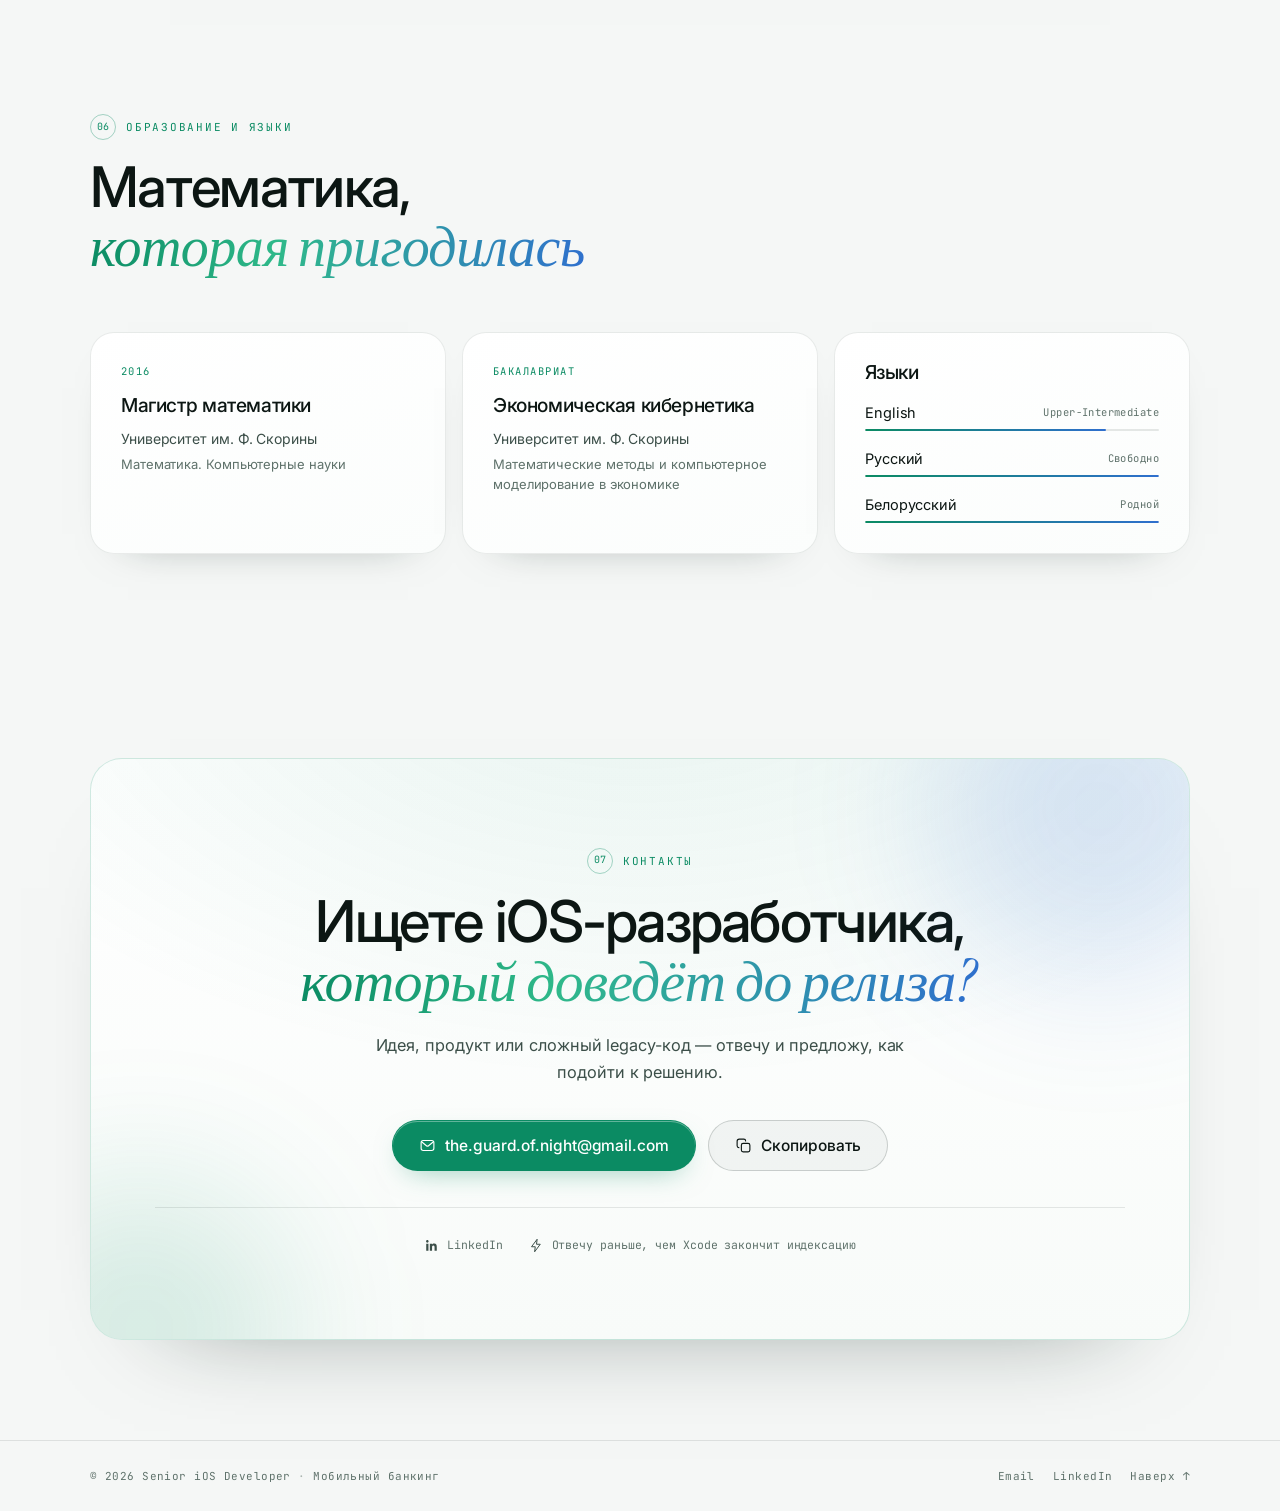
==== commit 69169a9f: "Drop the photo and the person's name Present the page as a role rather than a person:  - hero headli" ====
--- a/index.html
+++ b/index.html
@@ -19,27 +19,26 @@
     root.setAttribute("data-theme-mode", mode);
   })();
 </script>
-<title>Senior iOS Developer — Senior iOS Developer</title>
+<title>Senior iOS Developer — мобильный банкинг</title>
 <meta name="description" content="Senior iOS Developer с 13-летним опытом. Мобильный банкинг: 9 приложений в App Store, Swift, UIKit, SwiftUI, Combine.">
-<meta name="author" content="Senior iOS Developer">
 <meta name="theme-color" content="#07090a">
 <meta property="og:type" content="profile">
-<meta property="og:title" content="Senior iOS Developer — Senior iOS Developer">
+<meta property="og:title" content="Senior iOS Developer — мобильный банкинг">
 <meta property="og:description" content="13 лет в разработке, 10 из них в iOS. Мобильные банки, которые работают у реальных клиентов.">
 <meta property="og:image" content="assets/og.jpg">
 <meta property="og:image:width" content="1200">
 <meta property="og:image:height" content="630">
-<meta property="og:image:alt" content="Senior iOS Developer — Senior iOS Developer">
+<meta property="og:image:alt" content="Senior iOS Developer — mobile banking">
 <meta name="twitter:card" content="summary_large_image">
-<meta name="twitter:title" content="Senior iOS Developer — Senior iOS Developer">
+<meta name="twitter:title" content="Senior iOS Developer — мобильный банкинг">
 <meta name="twitter:description" content="13 лет в разработке, 10 из них в iOS. Мобильные банки, которые работают у реальных клиентов.">
 <meta name="twitter:image" content="assets/og.jpg">
 <noscript><style>.reveal { opacity: 1 !important; transform: none !important; }</style></noscript>
-<link rel="icon" href="data:image/svg+xml,%3Csvg xmlns='http://www.w3.org/2000/svg' viewBox='0 0 64 64'%3E%3Crect width='64' height='64' rx='14' fill='%2307090a'/%3E%3Crect x='1' y='1' width='62' height='62' rx='13' fill='none' stroke='%236ff0c0' stroke-opacity='.5'/%3E%3Ctext x='32' y='42' font-family='Helvetica,Arial' font-size='26' font-weight='600' fill='%236ff0c0' text-anchor='middle'%3EIK%3C/text%3E%3C/svg%3E">
+<link rel="icon" href="data:image/svg+xml,%3Csvg xmlns='http://www.w3.org/2000/svg' viewBox='0 0 64 64'%3E%3Crect width='64' height='64' rx='14' fill='%2307090a'/%3E%3Crect x='1' y='1' width='62' height='62' rx='13' fill='none' stroke='%236ff0c0' stroke-opacity='.5'/%3E%3Ctext x='32' y='42' font-family='Helvetica,Arial' font-size='26' font-weight='600' fill='%236ff0c0' text-anchor='middle'%3EiOS%3C/text%3E%3C/svg%3E">
 <link rel="preconnect" href="https://fonts.googleapis.com">
 <link rel="preconnect" href="https://fonts.gstatic.com" crossorigin>
 <link href="https://fonts.googleapis.com/css2?family=Inter:wght@300;400;500;600&family=Instrument+Serif:ital@0;1&family=JetBrains+Mono:wght@400;500&display=swap" rel="stylesheet">
-<link rel="stylesheet" href="styles.css?v=20261023">
+<link rel="stylesheet" href="styles.css?v=20261024">
 </head>
 <body>
 
@@ -69,10 +68,10 @@
 <header class="site-header" id="site-header">
   <div class="header-inner">
     <a class="brand" href="#top" aria-label="Senior iOS Developer — на главную" data-i18n-label="brand.aria">
-      <span class="brand-mark" data-i18n="brand.mark">ИХ</span>
+      <span class="brand-mark">iOS</span>
       <span class="brand-text">
-        <span data-i18n="brand.name">Senior iOS Developer</span>
-        <small data-i18n="brand.role">Senior iOS Developer</small>
+        <span>Senior iOS Developer</span>
+        <small data-i18n="brand.tagline">Мобильный банкинг</small>
       </span>
     </a>
 
@@ -133,14 +132,14 @@
     <div class="wrap hero-inner">
       <div class="hero-copy">
         <p class="eyebrow reveal" style="--d:.05s">
-          <span>Senior iOS Developer</span>
+          <span data-i18n="hero.kicker">Мобильный банкинг</span>
           <span class="eyebrow-sep" aria-hidden="true"></span>
-          <span data-i18n="hero.kicker">10 лет в iOS</span>
+          <span data-i18n="hero.since">с 2013 года</span>
         </p>
 
         <h1 class="reveal" style="--d:.1s">
-          <span data-i18n="hero.name.first">Senior iOS</span><br>
-          <em data-i18n="hero.name.last">Developer</em>
+          <span>Senior iOS</span><br>
+          <em>Developer</em>
         </h1>
 
         <p class="lead reveal" style="--d:.16s" data-i18n="hero.lead">
@@ -168,19 +167,21 @@
         </ul>
       </div>
 
-      <div class="hero-portrait reveal" style="--d:.18s">
-        <div class="portrait-glow" aria-hidden="true"></div>
-        <figure class="portrait">
-          <img src="assets/igor.jpg" width="1440" height="1920" alt="Senior iOS Developer, Senior iOS Developer" data-i18n-alt="hero.photoAlt" fetchpriority="high">
-          <figcaption class="portrait-caption">
-            <span class="portrait-role">iOS</span>
-            <span class="portrait-line" aria-hidden="true"></span>
-            <span data-i18n="hero.photoCaption">13 лет в разработке</span>
+      <div class="hero-visual reveal" style="--d:.18s">
+        <div class="visual-glow" aria-hidden="true"></div>
+        <figure class="code-card">
+          <figcaption class="code-bar">
+            <span class="code-dots" aria-hidden="true"><i></i><i></i><i></i></span>
+            <span class="code-file">Profile.swift</span>
           </figcaption>
+          <pre class="code"><code><span class="tok-k">struct</span> <span class="tok-t">Developer</span> {
+  <span class="tok-k">let</span> role  <span class="tok-p">=</span> <span class="tok-s">"Senior iOS Developer"</span>
+  <span class="tok-k">let</span> focus <span class="tok-p">=</span> <span class="tok-s">"Mobile banking"</span>
+  <span class="tok-k">let</span> stack <span class="tok-p">=</span> [<span class="tok-s">"Swift"</span>, <span class="tok-s">"UIKit"</span>]
+  <span class="tok-k">let</span> since <span class="tok-p">=</span> <span class="tok-n">2013</span>
+  <span class="tok-k">let</span> apps  <span class="tok-p">=</span> <span class="tok-n">9</span>
+}<span class="code-cursor"></span></code></pre>
         </figure>
-        <span class="float-chip float-chip-1" aria-hidden="true">Swift</span>
-        <span class="float-chip float-chip-2" aria-hidden="true">SwiftUI</span>
-        <span class="float-chip float-chip-3" aria-hidden="true">Combine</span>
         <div class="float-card" aria-hidden="true">
           <span class="float-card-kicker">App Store</span>
           <span class="float-card-value">9 <span data-i18n="hero.appsUnit">приложений</span></span>
@@ -715,7 +716,7 @@
 
 <footer class="site-footer">
   <div class="wrap footer-inner">
-    <p>© <span id="year">2026</span> <span data-i18n="footer.name">Senior iOS Developer</span> <span class="footer-dot" aria-hidden="true">·</span> <span data-i18n="footer.made">Senior iOS Developer</span></p>
+    <p>© <span id="year">2026</span> Senior iOS Developer <span class="footer-dot" aria-hidden="true">·</span> <span data-i18n="footer.tagline">Мобильный банкинг</span></p>
     <div class="footer-links">
       <a href="mailto:the.guard.of.night@gmail.com">Email</a>
       <a href="https://www.linkedin.com/in/%D0%B8%D0%B3%D0%BE%D1%80%D1%8C-%D1%85%D0%BE%D0%B4%D0%BE%D1%80%D1%87%D0%B5%D0%BD%D0%BA%D0%BE-a7219a217/" target="_blank" rel="noopener noreferrer" data-i18n="footer.linkedin">LinkedIn</a>
@@ -726,6 +727,6 @@
 
 <div class="toast" id="toast" role="status" aria-live="polite" data-i18n="toast.copied">Скопировано</div>
 
-<script src="main.js?v=20261023" defer></script>
+<script src="main.js?v=20261024" defer></script>
 </body>
 </html>
--- a/styles.css
+++ b/styles.css
@@ -494,94 +494,88 @@
 .hero-meta li { display: inline-flex; align-items: center; gap: 7px; }
 .hero-meta .icon { width: 14px; height: 14px; color: var(--text-2); }
 
-/* portrait */
-
-.hero-portrait { position: relative; justify-self: end; width: 100%; max-width: 430px; }
-.portrait-glow {
+/* hero visual — code card */
+
+.hero-visual { position: relative; justify-self: end; width: 100%; max-width: 440px; min-width: 0; }
+.visual-glow {
   position: absolute;
-  inset: -14% -10% -8%;
-  background: radial-gradient(circle at 50% 40%, rgba(111, 240, 192, 0.22), transparent 62%);
-  filter: blur(46px);
+  inset: -16% -12% -10%;
+  background: radial-gradient(circle at 50% 38%, rgba(111, 240, 192, 0.24), transparent 62%);
+  filter: blur(48px);
   z-index: 0;
 }
-.portrait {
+.code-card {
   position: relative;
   z-index: 1;
   margin: 0;
-  border-radius: 28px;
+  min-width: 0;
+  border-radius: 24px;
   overflow: hidden;
-  border: 1px solid rgba(255, 255, 255, 0.13);
-  background: var(--bg-3);
+  border: 1px solid rgba(255, 255, 255, 0.12);
+  background: linear-gradient(180deg, #0f1618, #0a0f11);
   box-shadow:
     0 40px 90px -40px rgba(0, 0, 0, 0.9),
     0 0 0 1px rgba(0, 0, 0, 0.4),
-    inset 0 1px 0 rgba(255, 255, 255, 0.12);
-  aspect-ratio: 4 / 5;
-}
-.portrait::after {
-  content: "";
-  position: absolute;
-  inset: 0;
-  background:
-    linear-gradient(180deg, transparent 52%, rgba(6, 9, 10, 0.86) 100%),
-    linear-gradient(120deg, rgba(111, 240, 192, 0.1), transparent 42%);
-  pointer-events: none;
-}
-.portrait img {
-  width: 100%; height: 100%;
-  object-fit: cover;
-  object-position: 50% 18%;
-  transform: scale(1.02);
-  transition: transform 1.2s var(--ease);
-  filter: saturate(1.02) contrast(1.04);
-}
-.hero-portrait:hover .portrait img { transform: scale(1.06); }
-
-.portrait-caption {
-  position: absolute;
-  z-index: 2;
-  inset: auto 0 0;
+    inset 0 1px 0 rgba(255, 255, 255, 0.08);
+}
+.code-bar {
   display: flex;
   align-items: center;
-  gap: 10px;
-  padding: 20px 20px 18px;
+  gap: 12px;
+  padding: 12px 16px;
+  border-bottom: 1px solid rgba(255, 255, 255, 0.07);
+  background: rgba(255, 255, 255, 0.025);
+}
+.code-dots { display: inline-flex; gap: 6px; }
+.code-dots i {
+  width: 9px;
+  height: 9px;
+  border-radius: 50%;
+  background: rgba(255, 255, 255, 0.16);
+}
+.code-dots i:first-child { background: rgba(255, 118, 118, 0.55); }
+.code-dots i:nth-child(2) { background: rgba(240, 200, 100, 0.55); }
+.code-dots i:nth-child(3) { background: rgba(111, 240, 192, 0.55); }
+.code-file {
+  margin-left: auto;
   font-family: var(--mono);
   font-size: 10.5px;
-  letter-spacing: 0.1em;
-  text-transform: uppercase;
-  color: rgba(255, 255, 255, 0.78);
-}
-.portrait-role { color: var(--accent); font-weight: 500; text-transform: none; letter-spacing: 0.04em; }
-.portrait-line { flex: 1; height: 1px; background: rgba(255, 255, 255, 0.22); }
-
-.float-chip {
-  position: absolute;
-  z-index: 3;
-  padding: 8px 14px;
-  border-radius: 999px;
-  font-family: var(--mono);
-  font-size: 11px;
-  letter-spacing: 0.04em;
-  color: var(--text);
-  background: rgba(14, 20, 22, 0.78);
-  border: 1px solid var(--line-strong);
-  backdrop-filter: blur(12px);
-  box-shadow: 0 12px 30px -16px rgba(0, 0, 0, 0.9);
-  animation: bob 7s ease-in-out infinite;
-}
-.float-chip-1 { top: 9%; left: -26px; animation-delay: 0s; }
-.float-chip-2 { top: 42%; right: -22px; animation-delay: 1.4s; }
-.float-chip-3 { bottom: 22%; left: -34px; animation-delay: 2.8s; }
-@keyframes bob {
-  0%, 100% { transform: translateY(0); }
-  50% { transform: translateY(-7px); }
-}
+  letter-spacing: 0.06em;
+  color: var(--muted);
+}
+.code {
+  margin: 0;
+  padding: 20px 20px 24px;
+  font-family: var(--mono);
+  max-width: 100%;
+  font-size: clamp(11px, 1.05vw, 12.5px);
+  line-height: 2;
+  color: var(--text-2);
+  overflow-x: auto;
+  tab-size: 2;
+}
+.code code { font: inherit; }
+.tok-k { color: var(--accent-2); }
+.tok-t { color: var(--accent); }
+.tok-s { color: var(--accent); }
+.tok-n { color: var(--accent-3); }
+.tok-p { color: var(--muted); }
+.code-cursor {
+  display: inline-block;
+  width: 7px;
+  height: 1.05em;
+  margin-left: 3px;
+  vertical-align: -0.18em;
+  background: var(--accent);
+  animation: blink 1.1s steps(1) infinite;
+}
+@keyframes blink { 50% { opacity: 0; } }
 
 .float-card {
   position: absolute;
   z-index: 3;
-  right: -18px;
-  bottom: 17%;
+  right: -16px;
+  bottom: -20px;
   display: flex;
   flex-direction: column;
   gap: 2px;
@@ -1225,12 +1219,10 @@
   .nav-toggle { display: grid; }
   .mobile-menu:not([hidden]) { display: flex; }
   .hero-inner { grid-template-columns: minmax(0, 1.1fr) minmax(0, 0.9fr); gap: 32px; }
-  .hero-portrait { max-width: 360px; }
+  .hero-visual { max-width: 380px; }
   .about-grid { grid-template-columns: 1fr; }
   .facts { position: static; }
   .work-grid, .skills-grid, .edu-grid { grid-template-columns: repeat(2, minmax(0, 1fr)); }
-  .float-chip-1 { left: -12px; }
-  .float-chip-3 { left: -16px; }
 }
 
 @media (max-width: 820px) {
@@ -1238,9 +1230,8 @@
   .header-social { display: none; }
   .hero { padding-top: calc(var(--header-h) + 24px); }
   .hero-inner { grid-template-columns: 1fr; gap: 40px; }
-  .hero-portrait { order: 2; justify-self: center; max-width: 300px; }
+  .hero-visual { order: 2; justify-self: center; max-width: 340px; }
   .float-card { display: none; }
-  .float-chip-2 { right: -16px; }
   .hero h1 { font-size: clamp(2.7rem, 12vw, 3.6rem); }
   .lead { font-size: 1rem; }
   .cta-row .btn { flex: 1 1 auto; }
@@ -1295,6 +1286,7 @@
   --accent: #0b8b63;
   --accent-2: #2f6fce;
   --accent-mid: #2fb98a;
+  --accent-3: #a8741a;
   --accent-ink: #ffffff;
 }
 
@@ -1343,22 +1335,24 @@
   background: radial-gradient(circle at 60% 50%, rgba(47, 111, 206, 0.18), transparent 64%);
 }
 
-:root[data-theme="light"] .float-chip {
-  background: rgba(255, 255, 255, 0.86);
-  box-shadow: 0 12px 30px -18px rgba(12, 32, 26, 0.4);
-}
 :root[data-theme="light"] .float-card {
   background: rgba(255, 255, 255, 0.9);
   border-color: rgba(11, 139, 99, 0.28);
   box-shadow: 0 20px 40px -24px rgba(12, 32, 26, 0.45);
 }
-:root[data-theme="light"] .portrait {
-  border-color: rgba(255, 255, 255, 0.7);
-  box-shadow: 0 40px 80px -44px rgba(12, 32, 26, 0.5), 0 0 0 1px rgba(12, 32, 26, 0.06);
-}
-:root[data-theme="light"] .portrait-glow {
+:root[data-theme="light"] .code-card {
+  background: linear-gradient(180deg, #ffffff, #fbfdfc);
+  border-color: rgba(12, 32, 26, 0.12);
+  box-shadow: 0 40px 80px -44px rgba(12, 32, 26, 0.5), 0 0 0 1px rgba(12, 32, 26, 0.05);
+}
+:root[data-theme="light"] .visual-glow {
   background: radial-gradient(circle at 50% 40%, rgba(11, 139, 99, 0.16), transparent 62%);
 }
+:root[data-theme="light"] .code-bar {
+  background: rgba(12, 32, 26, 0.03);
+  border-bottom-color: rgba(12, 32, 26, 0.08);
+}
+:root[data-theme="light"] .code-dots i { background: rgba(12, 32, 26, 0.15); }
 
 :root[data-theme="light"] .section-alt {
   background: linear-gradient(180deg, transparent, rgba(12, 32, 26, 0.03) 18%, rgba(12, 32, 26, 0.03) 82%, transparent);
@@ -1468,7 +1462,7 @@
 @media print {
   body { background: #fff; color: #111; }
   body::before, .grain, .progress, .site-header, .marquee, .hero-bg,
-  .float-chip, .float-card, .contact-orbs, .toast, .footer-links, .hero-portrait { display: none !important; }
+  .float-card, .contact-orbs, .toast, .footer-links, .hero-visual { display: none !important; }
   .section, .hero { padding-block: 20px; }
   .reveal { opacity: 1; transform: none; }
   .card, .project, .work-card { border-color: #ddd; background: none; }
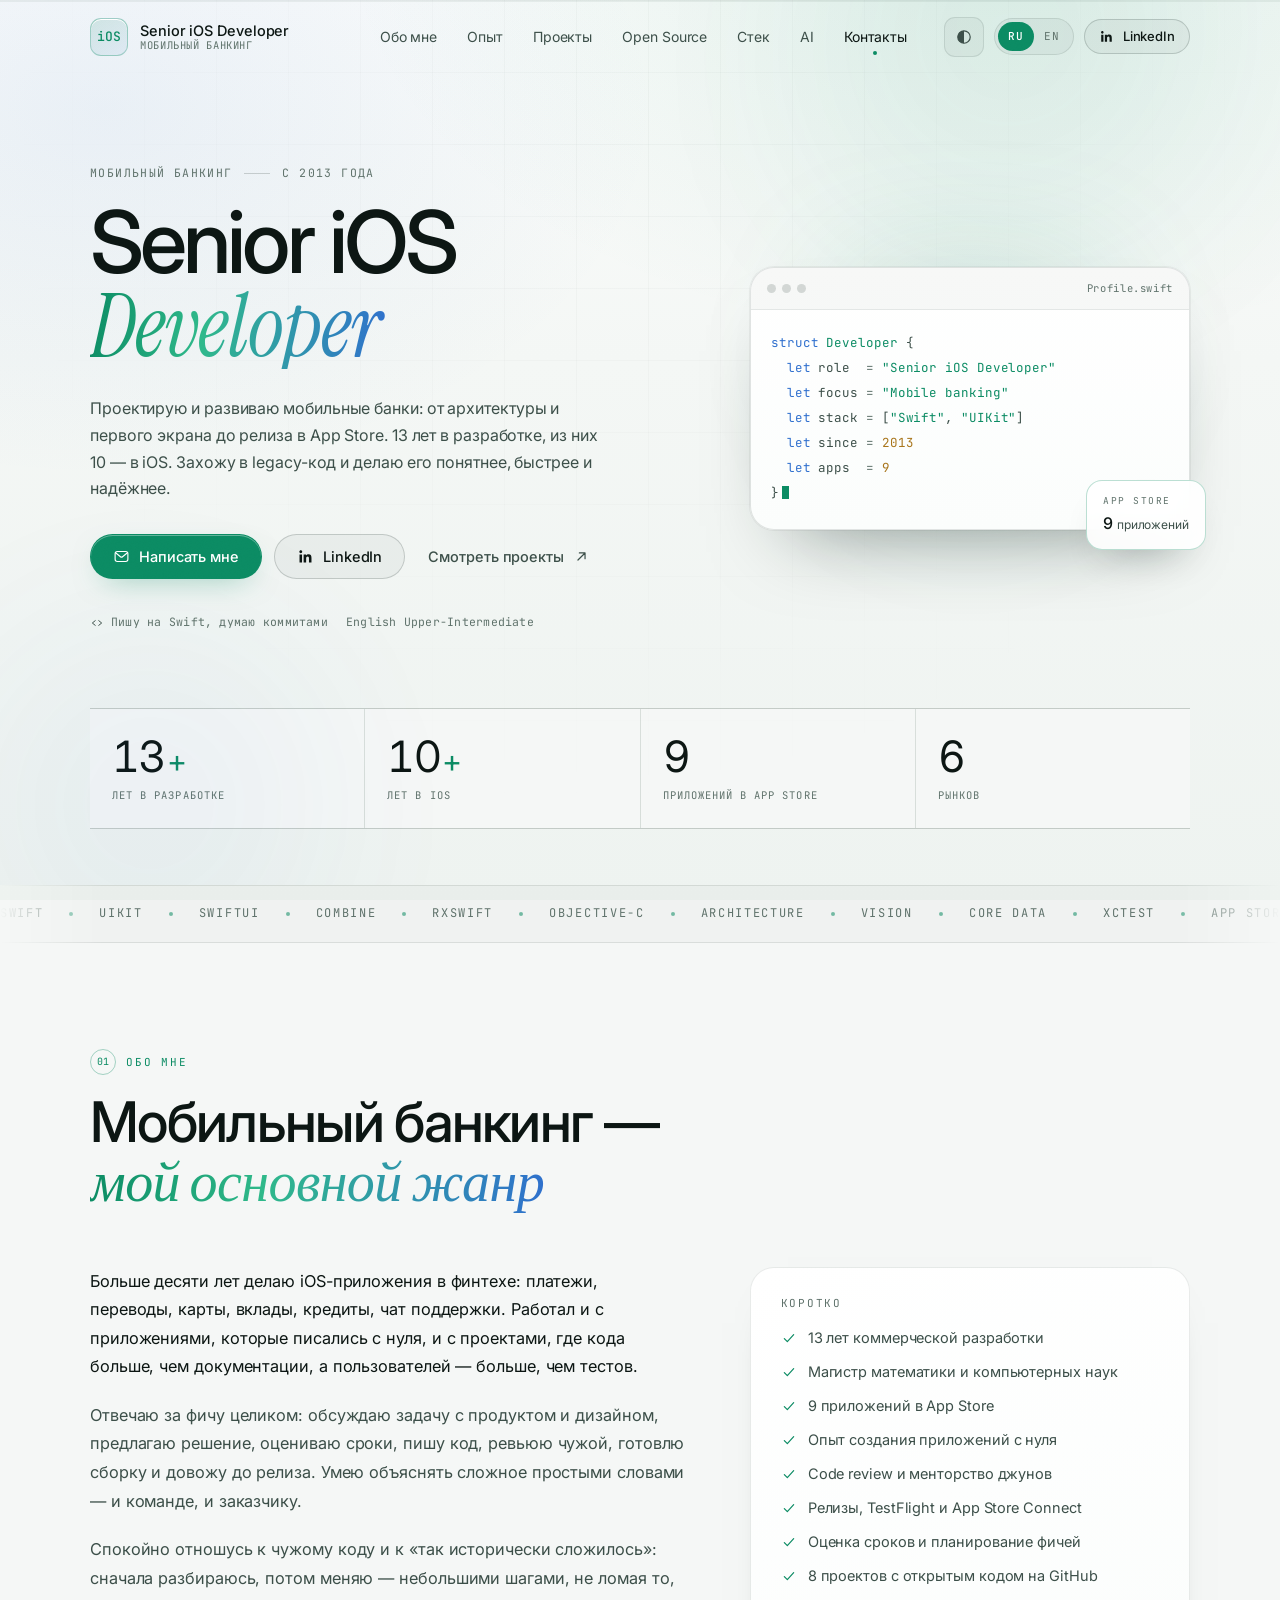
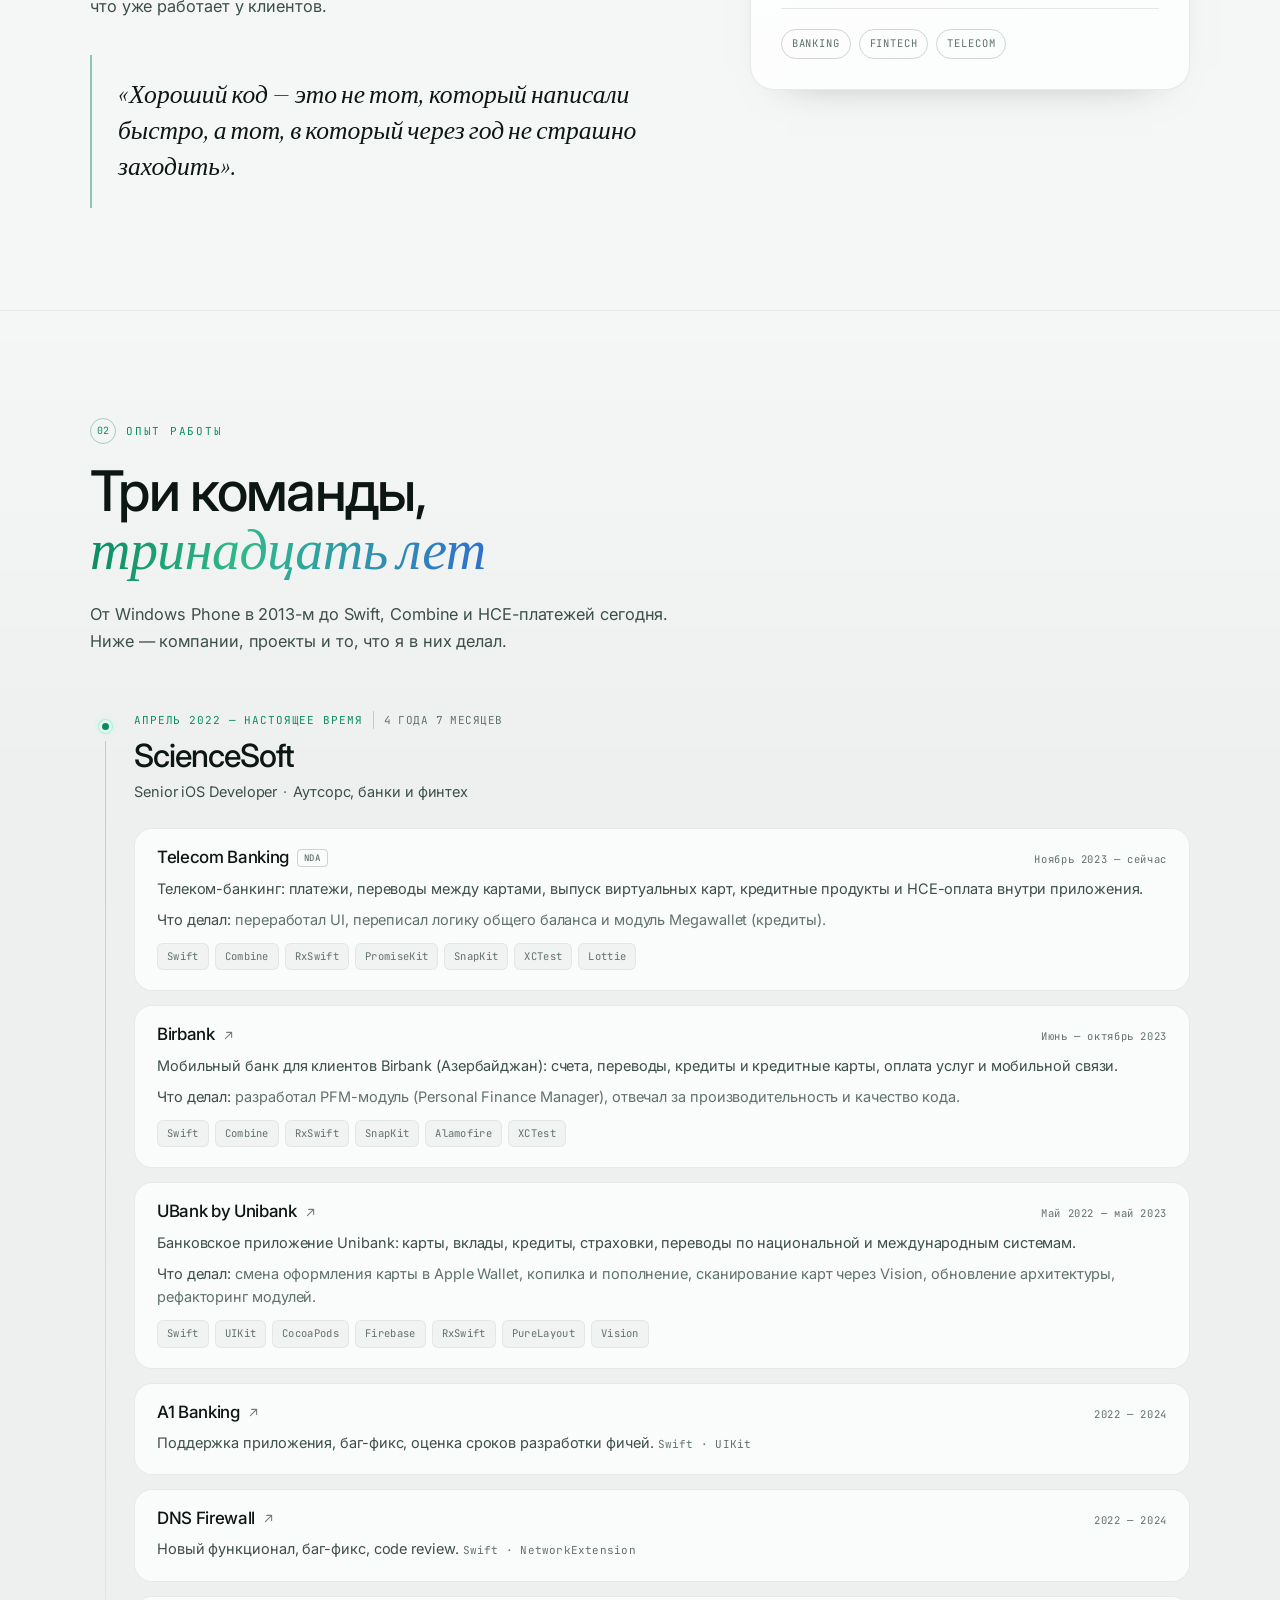
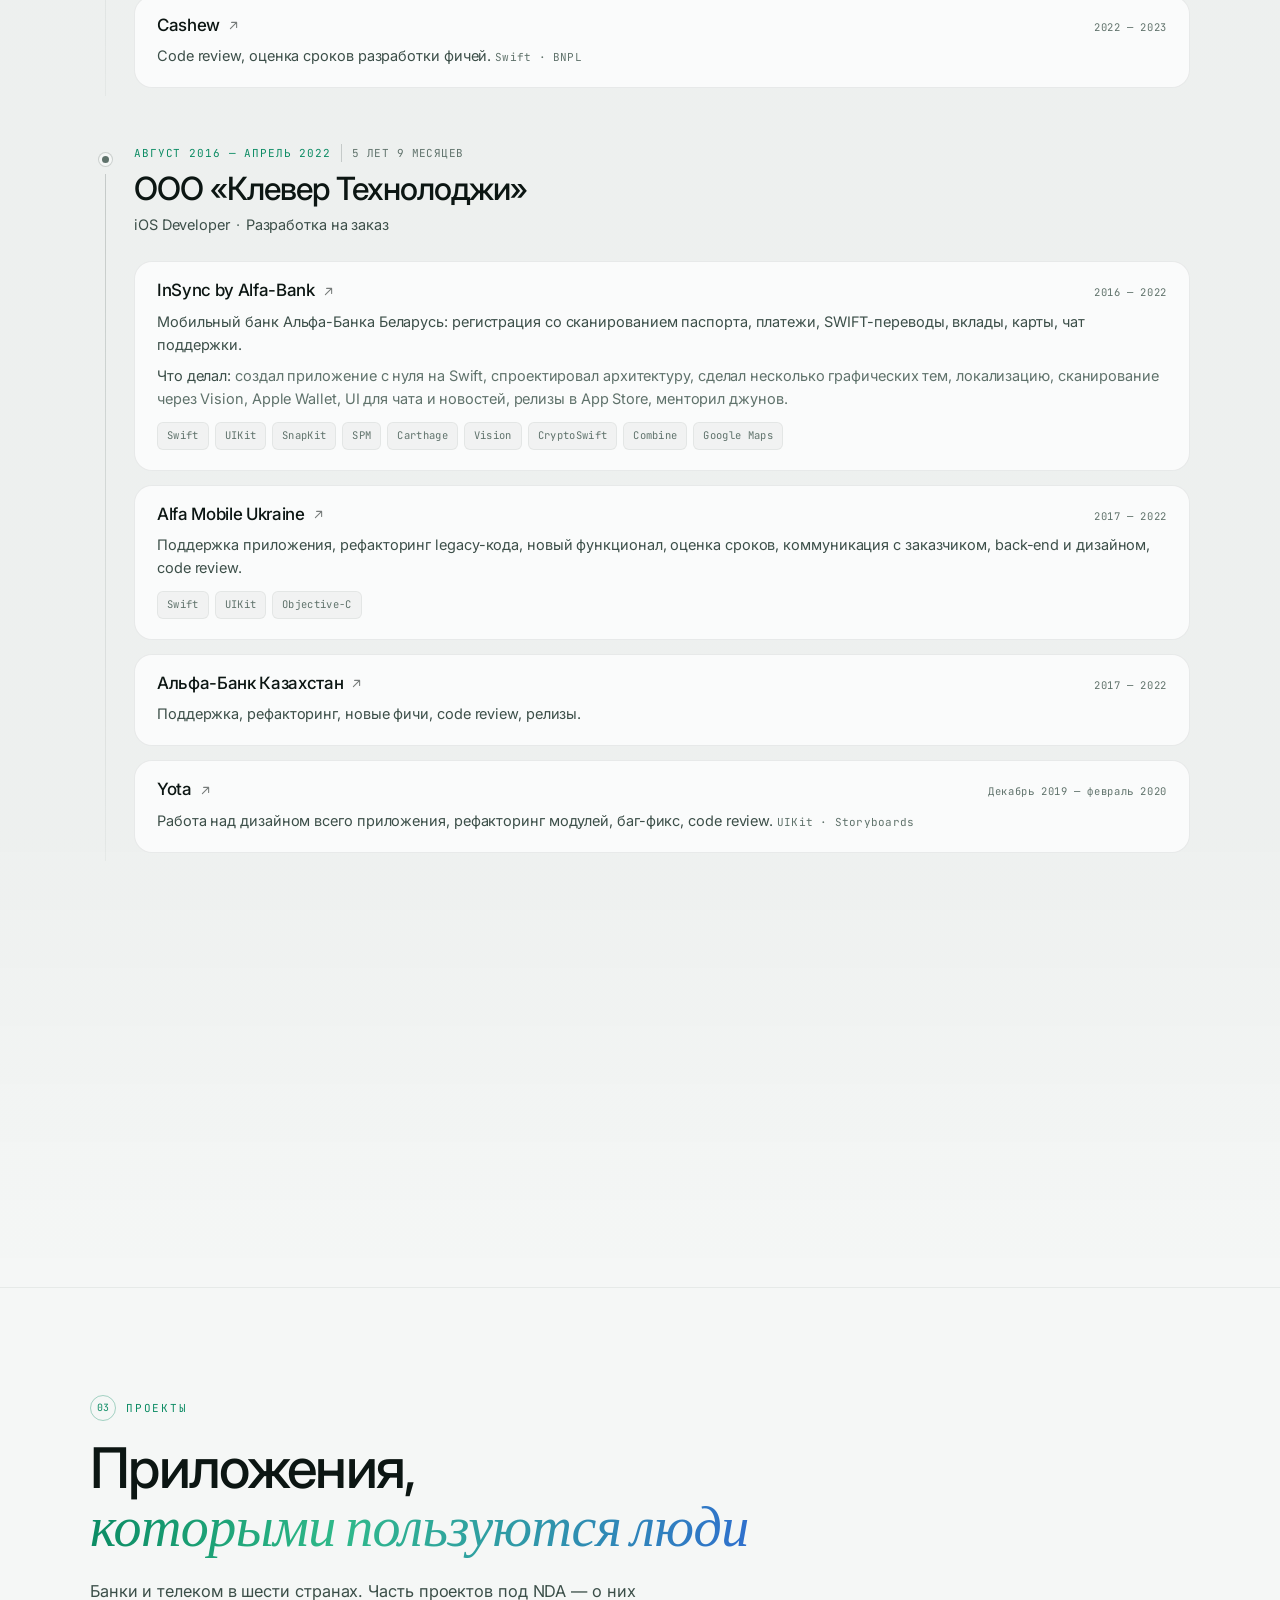
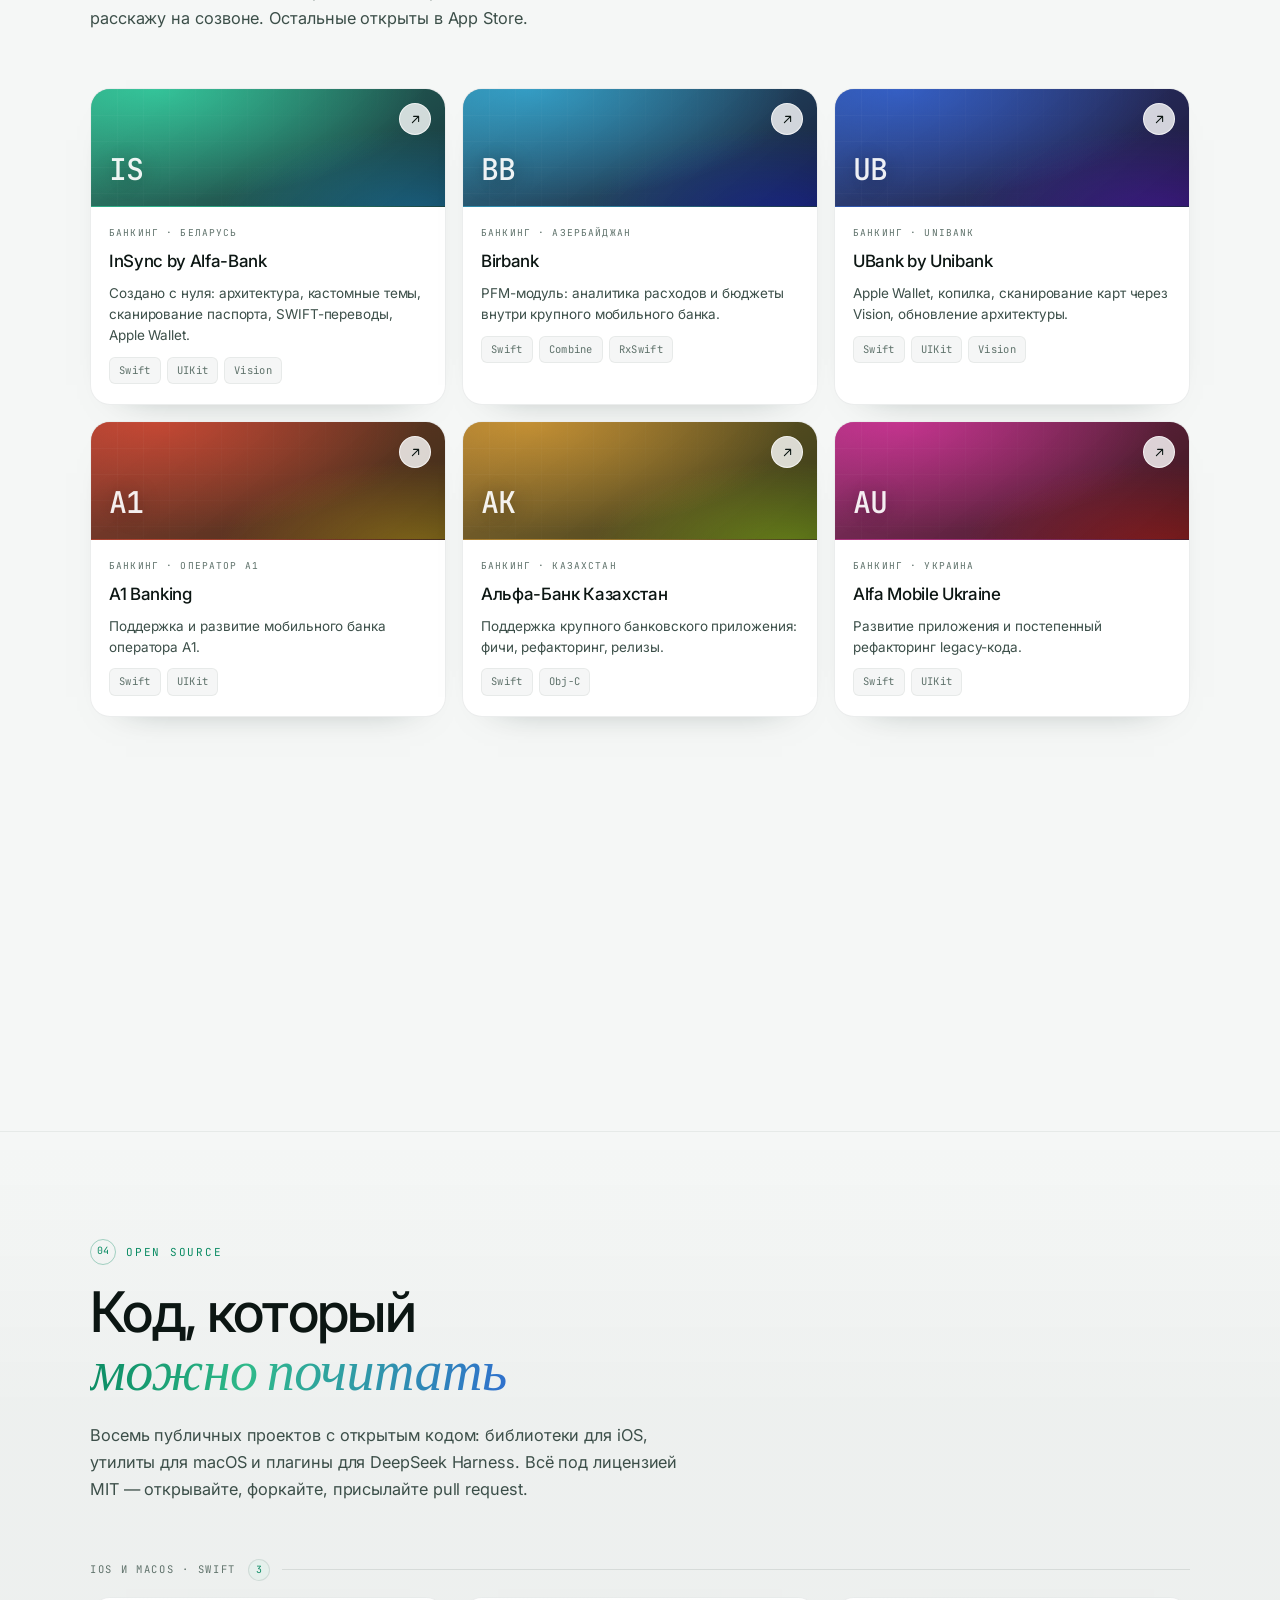
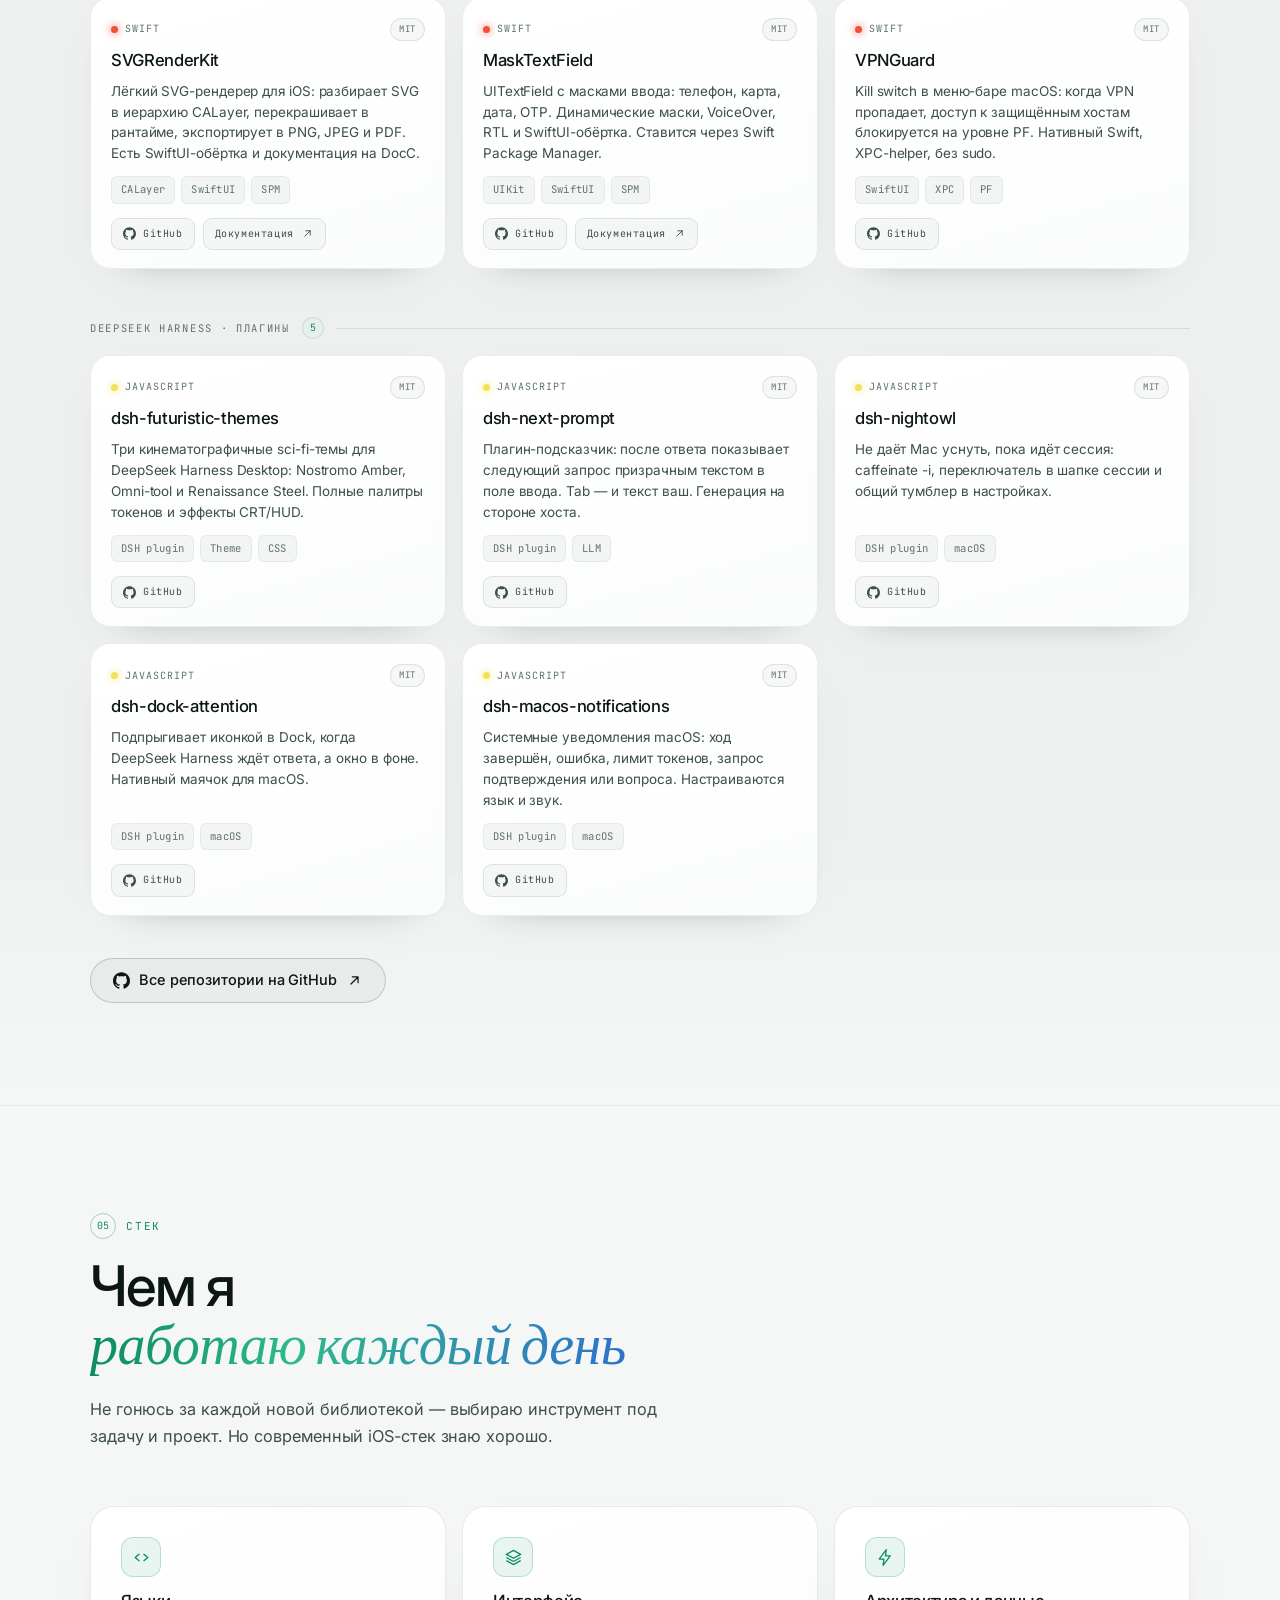
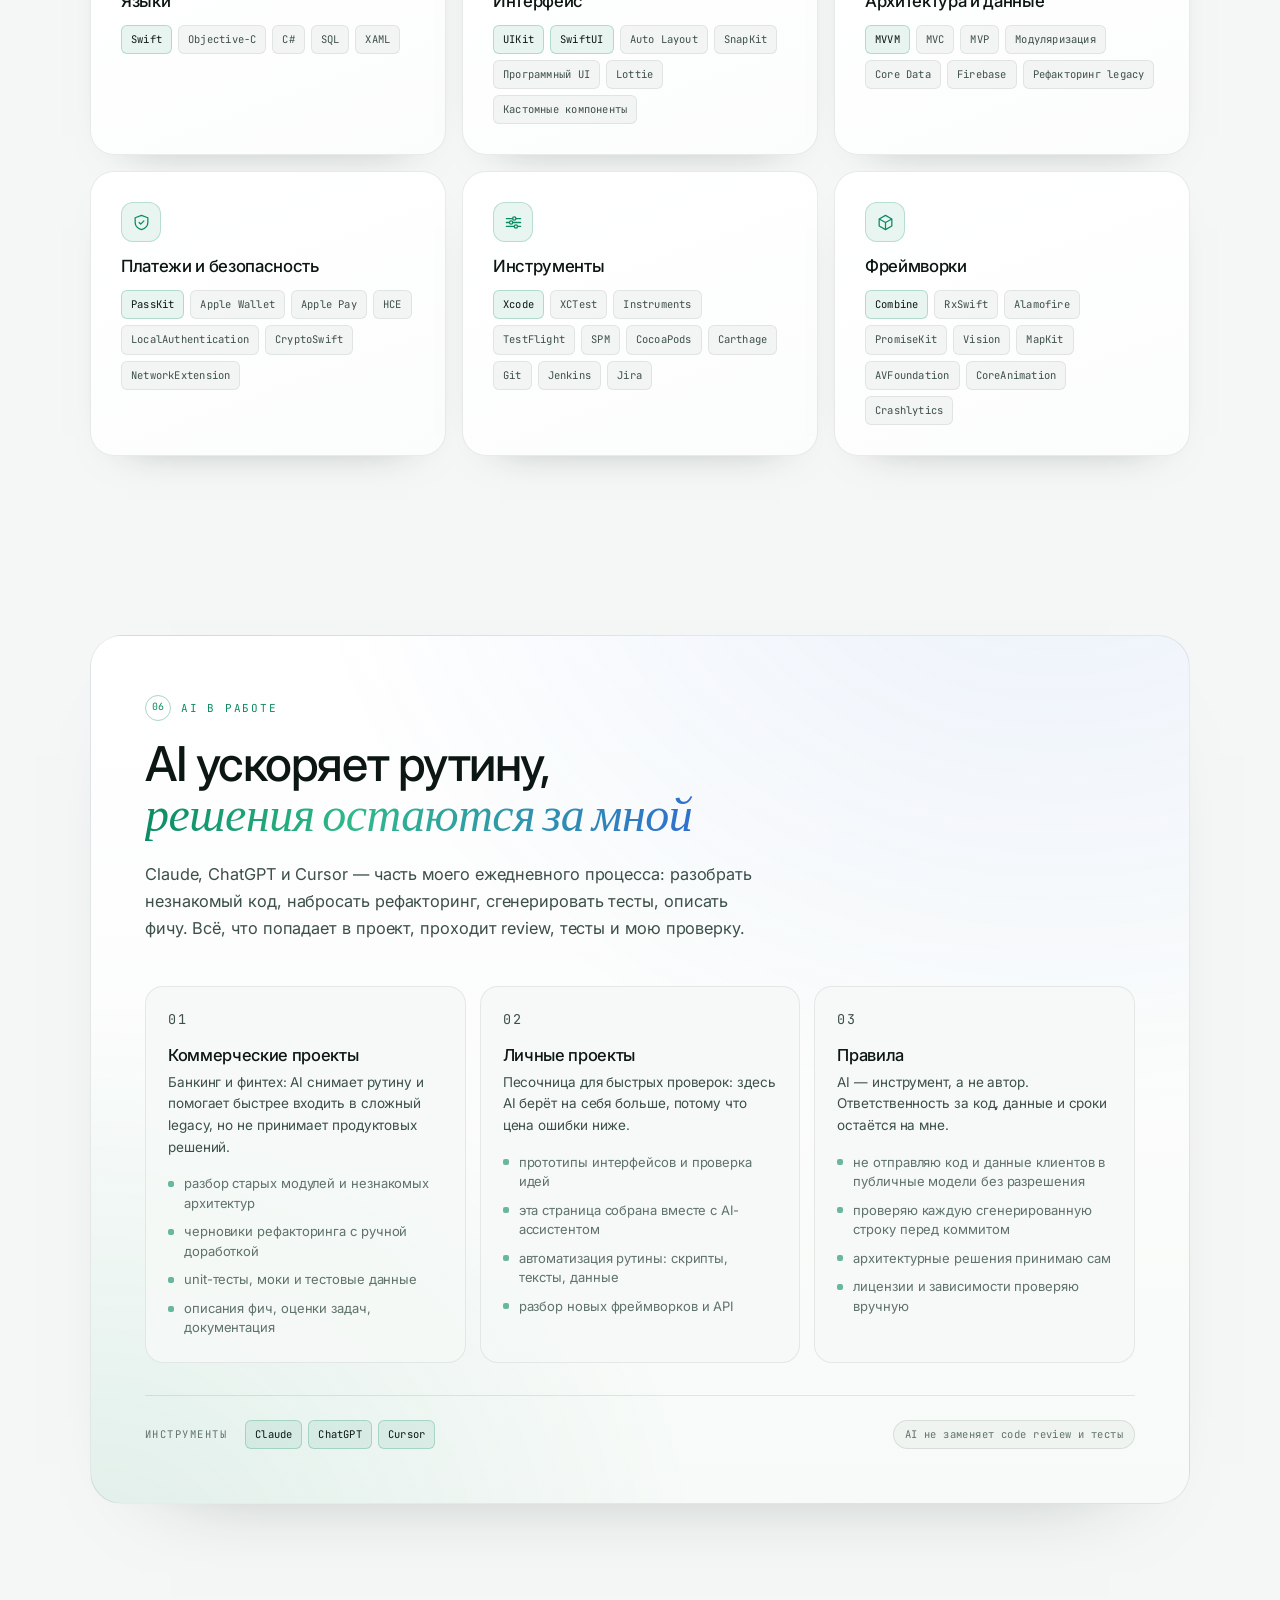
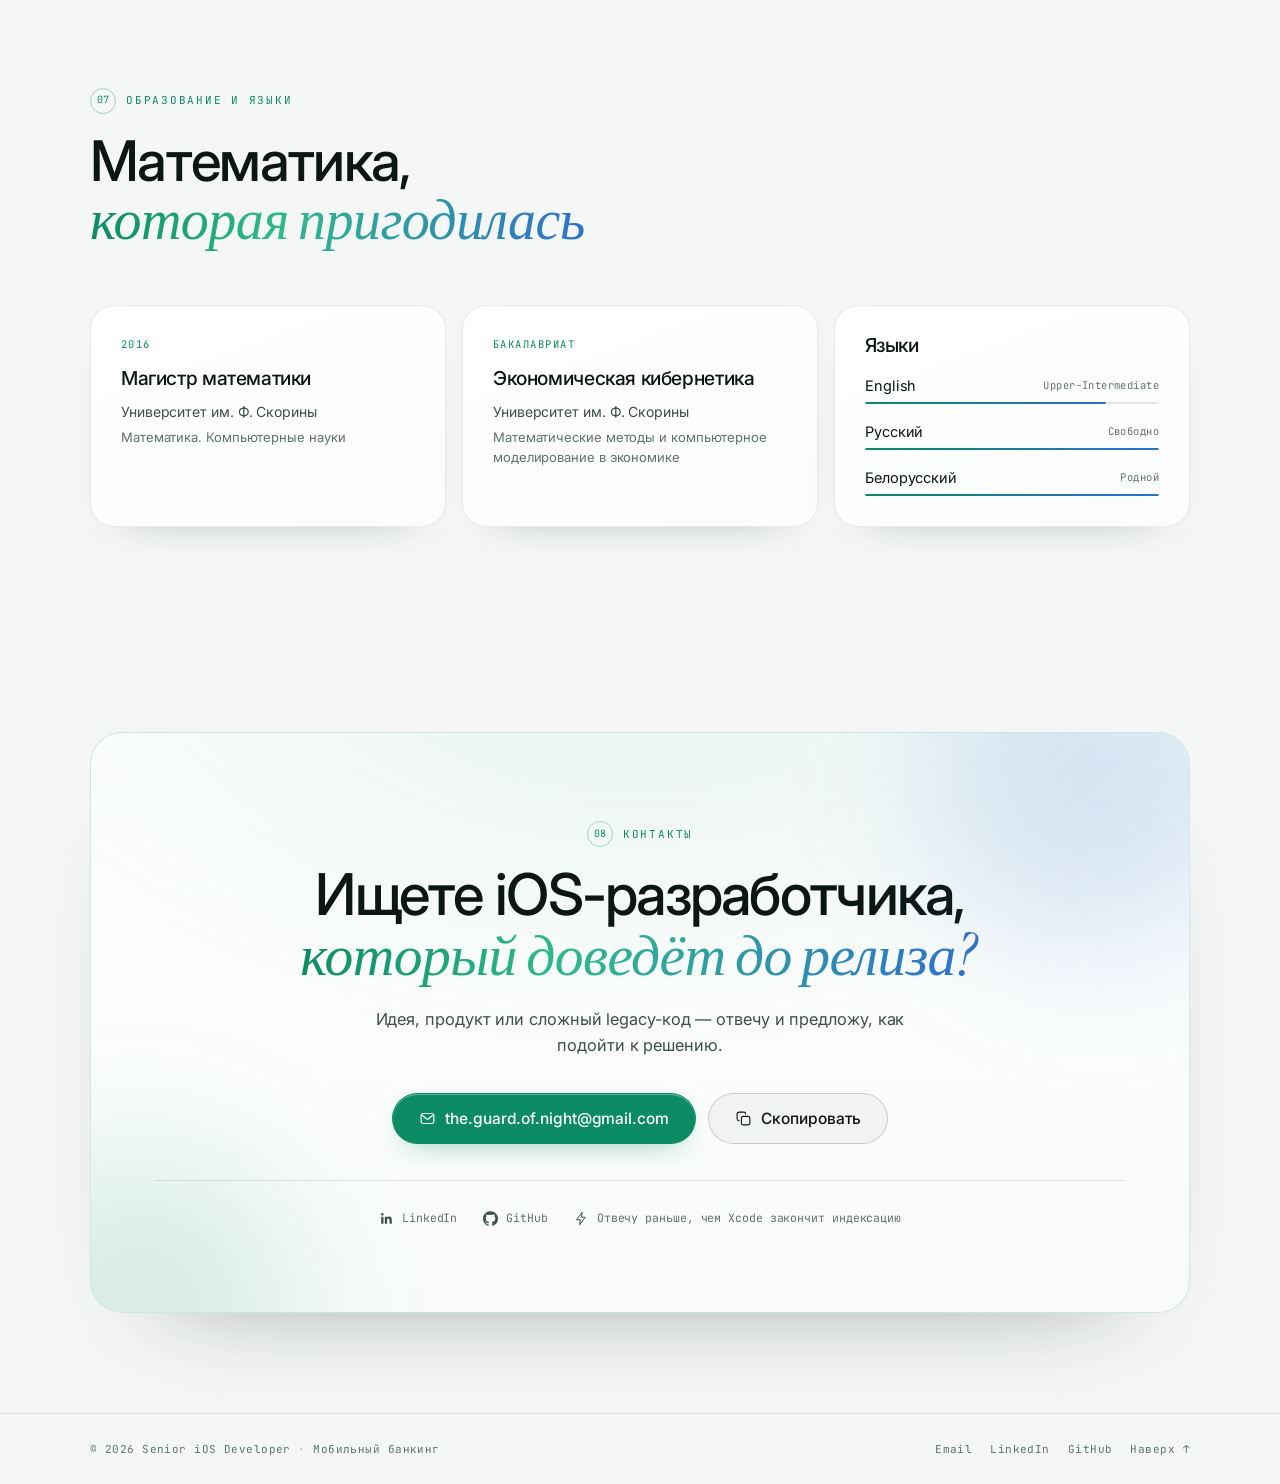
==== commit ee3667fe: "Add an open-source section with eight public projects Three Apple-platform projects (SVGRenderKit, M" ====
--- a/index.html
+++ b/index.html
@@ -20,25 +20,25 @@
   })();
 </script>
 <title>Senior iOS Developer — мобильный банкинг</title>
-<meta name="description" content="Senior iOS Developer с 13-летним опытом. Мобильный банкинг: 9 приложений в App Store, Swift, UIKit, SwiftUI, Combine.">
+<meta name="description" content="Senior iOS Developer с 13-летним опытом. Мобильный банкинг: 9 приложений в App Store, open-source библиотеки на Swift.">
 <meta name="theme-color" content="#07090a">
 <meta property="og:type" content="profile">
 <meta property="og:title" content="Senior iOS Developer — мобильный банкинг">
 <meta property="og:description" content="13 лет в разработке, 10 из них в iOS. Мобильные банки, которые работают у реальных клиентов.">
-<meta property="og:image" content="assets/og.jpg">
+<meta property="og:image" content="assets/og-2026.jpg">
 <meta property="og:image:width" content="1200">
 <meta property="og:image:height" content="630">
 <meta property="og:image:alt" content="Senior iOS Developer — mobile banking">
 <meta name="twitter:card" content="summary_large_image">
 <meta name="twitter:title" content="Senior iOS Developer — мобильный банкинг">
 <meta name="twitter:description" content="13 лет в разработке, 10 из них в iOS. Мобильные банки, которые работают у реальных клиентов.">
-<meta name="twitter:image" content="assets/og.jpg">
+<meta name="twitter:image" content="assets/og-2026.jpg">
 <noscript><style>.reveal { opacity: 1 !important; transform: none !important; }</style></noscript>
 <link rel="icon" href="data:image/svg+xml,%3Csvg xmlns='http://www.w3.org/2000/svg' viewBox='0 0 64 64'%3E%3Crect width='64' height='64' rx='14' fill='%2307090a'/%3E%3Crect x='1' y='1' width='62' height='62' rx='13' fill='none' stroke='%236ff0c0' stroke-opacity='.5'/%3E%3Ctext x='32' y='42' font-family='Helvetica,Arial' font-size='26' font-weight='600' fill='%236ff0c0' text-anchor='middle'%3EiOS%3C/text%3E%3C/svg%3E">
 <link rel="preconnect" href="https://fonts.googleapis.com">
 <link rel="preconnect" href="https://fonts.gstatic.com" crossorigin>
 <link href="https://fonts.googleapis.com/css2?family=Inter:wght@300;400;500;600&family=Instrument+Serif:ital@0;1&family=JetBrains+Mono:wght@400;500&display=swap" rel="stylesheet">
-<link rel="stylesheet" href="styles.css?v=20261024">
+<link rel="stylesheet" href="styles.css?v=20261102a">
 </head>
 <body>
 
@@ -61,6 +61,7 @@
   <symbol id="i-sun" viewBox="0 0 24 24"><circle cx="12" cy="12" r="4" fill="none" stroke="currentColor" stroke-width="1.6"/><path d="M12 2.2v2.2M12 19.6v2.2M2.2 12h2.2M19.6 12h2.2M5.1 5.1l1.6 1.6M17.3 17.3l1.6 1.6M18.9 5.1l-1.6 1.6M6.7 17.3l-1.6 1.6" fill="none" stroke="currentColor" stroke-width="1.6" stroke-linecap="round"/></symbol>
   <symbol id="i-moon" viewBox="0 0 24 24"><path d="M20.5 14.6A8.6 8.6 0 0 1 9.4 3.5a8.6 8.6 0 1 0 11.1 11.1Z" fill="none" stroke="currentColor" stroke-width="1.6" stroke-linejoin="round"/></symbol>
   <symbol id="i-linkedin" viewBox="0 0 24 24"><path fill="currentColor" d="M20.447 20.452h-3.554v-5.569c0-1.328-.027-3.037-1.852-3.037-1.853 0-2.136 1.445-2.136 2.939v5.667H9.351V9h3.414v1.561h.046c.477-.9 1.637-1.85 3.37-1.85 3.601 0 4.267 2.37 4.267 5.455v6.286zM5.337 7.433c-1.144 0-2.063-.926-2.063-2.065 0-1.138.92-2.063 2.063-2.063 1.14 0 2.064.925 2.064 2.063 0 1.139-.925 2.065-2.064 2.065zm1.782 13.019H3.555V9h3.564v11.452z"/></symbol>
+  <symbol id="i-github" viewBox="0 0 24 24"><path fill="currentColor" d="M12 .297c-6.63 0-12 5.373-12 12 0 5.303 3.438 9.8 8.205 11.385.6.113.82-.258.82-.577 0-.285-.01-1.04-.015-2.04-3.338.724-4.042-1.61-4.042-1.61C4.422 18.07 3.633 17.7 3.633 17.7c-1.087-.744.084-.729.084-.729 1.205.084 1.838 1.236 1.838 1.236 1.07 1.835 2.809 1.305 3.495.998.108-.776.417-1.305.76-1.605-2.665-.3-5.466-1.332-5.466-5.93 0-1.31.465-2.38 1.235-3.22-.135-.303-.54-1.523.105-3.176 0 0 1.005-.322 3.3 1.23.96-.267 1.98-.399 3-.405 1.02.006 2.04.138 3 .405 2.28-1.552 3.285-1.23 3.285-1.23.645 1.653.24 2.873.12 3.176.765.84 1.23 1.91 1.23 3.22 0 4.61-2.805 5.625-5.475 5.92.42.36.81 1.096.81 2.22 0 1.606-.015 2.896-.015 3.286 0 .315.21.69.825.57C20.565 22.092 24 17.592 24 12.297c0-6.627-5.373-12-12-12"/></symbol>
   <symbol id="i-menu" viewBox="0 0 24 24"><path d="M4 7h16M4 12h16M4 17h16" fill="none" stroke="currentColor" stroke-width="1.7" stroke-linecap="round"/></symbol>
   <symbol id="i-close" viewBox="0 0 24 24"><path d="m6 6 12 12M18 6 6 18" fill="none" stroke="currentColor" stroke-width="1.7" stroke-linecap="round"/></symbol>
 </svg>
@@ -79,6 +80,7 @@
       <a href="#about" data-i18n="nav.about">Обо мне</a>
       <a href="#experience" data-i18n="nav.experience">Опыт</a>
       <a href="#work" data-i18n="nav.work">Проекты</a>
+      <a href="#opensource" data-i18n="nav.opensource">Open Source</a>
       <a href="#skills" data-i18n="nav.skills">Стек</a>
       <a href="#ai" data-i18n="nav.ai">AI</a>
       <a href="#contact" data-i18n="nav.contact">Контакты</a>
@@ -107,6 +109,7 @@
     <a href="#about" data-i18n="nav.about">Обо мне</a>
     <a href="#experience" data-i18n="nav.experience">Опыт</a>
     <a href="#work" data-i18n="nav.work">Проекты</a>
+    <a href="#opensource" data-i18n="nav.opensource">Open Source</a>
     <a href="#skills" data-i18n="nav.skills">Стек</a>
     <a href="#ai" data-i18n="nav.ai">AI</a>
     <a href="#contact" data-i18n="nav.contact">Контакты</a>
@@ -253,6 +256,7 @@
             <li><svg class="icon" aria-hidden="true"><use href="#i-check"/></svg><span data-i18n="about.fact5">Code review и менторство джунов</span></li>
             <li><svg class="icon" aria-hidden="true"><use href="#i-check"/></svg><span data-i18n="about.fact6">Релизы, TestFlight и App Store Connect</span></li>
             <li><svg class="icon" aria-hidden="true"><use href="#i-check"/></svg><span data-i18n="about.fact7">Оценка сроков и планирование фичей</span></li>
+            <li><svg class="icon" aria-hidden="true"><use href="#i-check"/></svg><span data-i18n="about.fact8">8 проектов с открытым кодом на GitHub</span></li>
           </ul>
           <div class="facts-footer">
             <span class="pill" data-i18n="about.badge1">Banking</span>
@@ -510,11 +514,178 @@
     </div>
   </section>
 
-  <!-- ————————————— SKILLS ————————————— -->
-  <section class="section section-alt" id="skills">
+  <!-- ————————————— OPEN SOURCE ————————————— -->
+  <section class="section section-alt" id="opensource">
     <div class="wrap">
       <header class="section-head reveal">
-        <p class="kicker"><span aria-hidden="true">04</span><span data-i18n="skills.kicker">Стек</span></p>
+        <p class="kicker"><span aria-hidden="true">04</span><span data-i18n="os.kicker">Open Source</span></p>
+        <h2 data-i18n="os.title">Код, который<br><em>можно почитать</em></h2>
+        <p class="section-lead" data-i18n="os.lead">Восемь публичных проектов с открытым кодом: библиотеки для iOS, утилиты для macOS и плагины для DeepSeek Harness. Всё под лицензией MIT — открывайте, форкайте, присылайте pull request.</p>
+      </header>
+
+      <div class="os-group">
+        <div class="os-group-head reveal">
+          <h3 class="os-group-title" data-i18n="os.group.apple">iOS и macOS · Swift</h3>
+          <span class="os-group-count" aria-hidden="true">3</span>
+          <span class="os-group-line" aria-hidden="true"></span>
+        </div>
+
+        <div class="os-grid">
+          <article class="os-card reveal" style="--d:.02s">
+            <div class="os-top">
+              <span class="os-lang"><span class="os-dot" style="--dot:#f05138"></span>Swift</span>
+              <span class="os-license">MIT</span>
+            </div>
+            <h4 class="os-title"><a href="https://github.com/ihodorchenko/SVGRenderKit" target="_blank" rel="noopener noreferrer">SVGRenderKit</a></h4>
+            <p class="os-desc" data-i18n="os.svg.desc">Лёгкий SVG-рендерер для iOS: разбирает SVG в иерархию CALayer, перекрашивает в рантайме, экспортирует в PNG, JPEG и PDF. Есть SwiftUI-обёртка и документация на DocC.</p>
+            <ul class="tech"><li>CALayer</li><li>SwiftUI</li><li>SPM</li></ul>
+            <div class="os-links">
+              <a class="os-link" href="https://github.com/ihodorchenko/SVGRenderKit" target="_blank" rel="noopener noreferrer">
+                <svg class="icon" aria-hidden="true"><use href="#i-github"/></svg><span>GitHub</span>
+              </a>
+              <a class="os-link" href="https://ihodorchenko.github.io/SVGRenderKit/" target="_blank" rel="noopener noreferrer">
+                <span data-i18n="os.docs">Документация</span>
+                <svg class="icon" aria-hidden="true"><use href="#i-arrow"/></svg>
+              </a>
+            </div>
+          </article>
+
+          <article class="os-card reveal" style="--d:.05s">
+            <div class="os-top">
+              <span class="os-lang"><span class="os-dot" style="--dot:#f05138"></span>Swift</span>
+              <span class="os-license">MIT</span>
+            </div>
+            <h4 class="os-title"><a href="https://github.com/ihodorchenko/MaskTextField" target="_blank" rel="noopener noreferrer">MaskTextField</a></h4>
+            <p class="os-desc" data-i18n="os.mask.desc">UITextField с масками ввода: телефон, карта, дата, OTP. Динамические маски, VoiceOver, RTL и SwiftUI-обёртка. Ставится через Swift Package Manager.</p>
+            <ul class="tech"><li>UIKit</li><li>SwiftUI</li><li>SPM</li></ul>
+            <div class="os-links">
+              <a class="os-link" href="https://github.com/ihodorchenko/MaskTextField" target="_blank" rel="noopener noreferrer">
+                <svg class="icon" aria-hidden="true"><use href="#i-github"/></svg><span>GitHub</span>
+              </a>
+              <a class="os-link" href="https://ihodorchenko.github.io/MaskTextField/documentation/masktextfield/" target="_blank" rel="noopener noreferrer">
+                <span data-i18n="os.docs">Документация</span>
+                <svg class="icon" aria-hidden="true"><use href="#i-arrow"/></svg>
+              </a>
+            </div>
+          </article>
+
+          <article class="os-card reveal" style="--d:.08s">
+            <div class="os-top">
+              <span class="os-lang"><span class="os-dot" style="--dot:#f05138"></span>Swift</span>
+              <span class="os-license">MIT</span>
+            </div>
+            <h4 class="os-title"><a href="https://github.com/ihodorchenko/VPNGuard" target="_blank" rel="noopener noreferrer">VPNGuard</a></h4>
+            <p class="os-desc" data-i18n="os.vpn.desc">Kill switch в меню-баре macOS: когда VPN пропадает, доступ к защищённым хостам блокируется на уровне PF. Нативный Swift, XPC-helper, без sudo.</p>
+            <ul class="tech"><li>SwiftUI</li><li>XPC</li><li>PF</li></ul>
+            <div class="os-links">
+              <a class="os-link" href="https://github.com/ihodorchenko/VPNGuard" target="_blank" rel="noopener noreferrer">
+                <svg class="icon" aria-hidden="true"><use href="#i-github"/></svg><span>GitHub</span>
+              </a>
+            </div>
+          </article>
+        </div>
+      </div>
+
+      <div class="os-group">
+        <div class="os-group-head reveal">
+          <h3 class="os-group-title" data-i18n="os.group.dsh">DeepSeek Harness · плагины</h3>
+          <span class="os-group-count" aria-hidden="true">5</span>
+          <span class="os-group-line" aria-hidden="true"></span>
+        </div>
+
+        <div class="os-grid">
+          <article class="os-card reveal" style="--d:.02s">
+            <div class="os-top">
+              <span class="os-lang"><span class="os-dot" style="--dot:#f1e05a"></span>JavaScript</span>
+              <span class="os-license">MIT</span>
+            </div>
+            <h4 class="os-title"><a href="https://github.com/ihodorchenko/dsh-futuristic-themes" target="_blank" rel="noopener noreferrer">dsh-futuristic-themes</a></h4>
+            <p class="os-desc" data-i18n="os.themes.desc">Три кинематографичные sci-fi-темы для DeepSeek Harness Desktop: Nostromo Amber, Omni-tool и Renaissance Steel. Полные палитры токенов и эффекты CRT/HUD.</p>
+            <ul class="tech"><li>DSH plugin</li><li>Theme</li><li>CSS</li></ul>
+            <div class="os-links">
+              <a class="os-link" href="https://github.com/ihodorchenko/dsh-futuristic-themes" target="_blank" rel="noopener noreferrer">
+                <svg class="icon" aria-hidden="true"><use href="#i-github"/></svg><span>GitHub</span>
+              </a>
+            </div>
+          </article>
+
+          <article class="os-card reveal" style="--d:.05s">
+            <div class="os-top">
+              <span class="os-lang"><span class="os-dot" style="--dot:#f1e05a"></span>JavaScript</span>
+              <span class="os-license">MIT</span>
+            </div>
+            <h4 class="os-title"><a href="https://github.com/ihodorchenko/dsh-next-prompt" target="_blank" rel="noopener noreferrer">dsh-next-prompt</a></h4>
+            <p class="os-desc" data-i18n="os.next.desc">Плагин-подсказчик: после ответа показывает следующий запрос призрачным текстом в поле ввода. Tab — и текст ваш. Генерация на стороне хоста.</p>
+            <ul class="tech"><li>DSH plugin</li><li>LLM</li></ul>
+            <div class="os-links">
+              <a class="os-link" href="https://github.com/ihodorchenko/dsh-next-prompt" target="_blank" rel="noopener noreferrer">
+                <svg class="icon" aria-hidden="true"><use href="#i-github"/></svg><span>GitHub</span>
+              </a>
+            </div>
+          </article>
+
+          <article class="os-card reveal" style="--d:.08s">
+            <div class="os-top">
+              <span class="os-lang"><span class="os-dot" style="--dot:#f1e05a"></span>JavaScript</span>
+              <span class="os-license">MIT</span>
+            </div>
+            <h4 class="os-title"><a href="https://github.com/ihodorchenko/dsh-nightowl" target="_blank" rel="noopener noreferrer">dsh-nightowl</a></h4>
+            <p class="os-desc" data-i18n="os.nightowl.desc">Не даёт Mac уснуть, пока идёт сессия: caffeinate -i, переключатель в шапке сессии и общий тумблер в настройках.</p>
+            <ul class="tech"><li>DSH plugin</li><li>macOS</li></ul>
+            <div class="os-links">
+              <a class="os-link" href="https://github.com/ihodorchenko/dsh-nightowl" target="_blank" rel="noopener noreferrer">
+                <svg class="icon" aria-hidden="true"><use href="#i-github"/></svg><span>GitHub</span>
+              </a>
+            </div>
+          </article>
+
+          <article class="os-card reveal" style="--d:.11s">
+            <div class="os-top">
+              <span class="os-lang"><span class="os-dot" style="--dot:#f1e05a"></span>JavaScript</span>
+              <span class="os-license">MIT</span>
+            </div>
+            <h4 class="os-title"><a href="https://github.com/ihodorchenko/dsh-dock-attention" target="_blank" rel="noopener noreferrer">dsh-dock-attention</a></h4>
+            <p class="os-desc" data-i18n="os.dock.desc">Подпрыгивает иконкой в Dock, когда DeepSeek Harness ждёт ответа, а окно в фоне. Нативный маячок для macOS.</p>
+            <ul class="tech"><li>DSH plugin</li><li>macOS</li></ul>
+            <div class="os-links">
+              <a class="os-link" href="https://github.com/ihodorchenko/dsh-dock-attention" target="_blank" rel="noopener noreferrer">
+                <svg class="icon" aria-hidden="true"><use href="#i-github"/></svg><span>GitHub</span>
+              </a>
+            </div>
+          </article>
+
+          <article class="os-card reveal" style="--d:.14s">
+            <div class="os-top">
+              <span class="os-lang"><span class="os-dot" style="--dot:#f1e05a"></span>JavaScript</span>
+              <span class="os-license">MIT</span>
+            </div>
+            <h4 class="os-title"><a href="https://github.com/ihodorchenko/dsh-macos-notifications" target="_blank" rel="noopener noreferrer">dsh-macos-notifications</a></h4>
+            <p class="os-desc" data-i18n="os.notif.desc">Системные уведомления macOS: ход завершён, ошибка, лимит токенов, запрос подтверждения или вопроса. Настраиваются язык и звук.</p>
+            <ul class="tech"><li>DSH plugin</li><li>macOS</li></ul>
+            <div class="os-links">
+              <a class="os-link" href="https://github.com/ihodorchenko/dsh-macos-notifications" target="_blank" rel="noopener noreferrer">
+                <svg class="icon" aria-hidden="true"><use href="#i-github"/></svg><span>GitHub</span>
+              </a>
+            </div>
+          </article>
+        </div>
+      </div>
+
+      <div class="os-more reveal">
+        <a class="btn btn-ghost" href="https://github.com/ihodorchenko" target="_blank" rel="noopener noreferrer">
+          <svg class="icon" aria-hidden="true"><use href="#i-github"/></svg>
+          <span data-i18n="os.all">Все репозитории на GitHub</span>
+          <svg class="icon" aria-hidden="true"><use href="#i-arrow"/></svg>
+        </a>
+      </div>
+    </div>
+  </section>
+
+  <!-- ————————————— SKILLS ————————————— -->
+  <section class="section" id="skills">
+    <div class="wrap">
+      <header class="section-head reveal">
+        <p class="kicker"><span aria-hidden="true">05</span><span data-i18n="skills.kicker">Стек</span></p>
         <h2 data-i18n="skills.title">Чем я<br><em>работаю каждый день</em></h2>
         <p class="section-lead" data-i18n="skills.lead">Не гонюсь за каждой новой библиотекой — выбираю инструмент под задачу и проект. Но современный iOS-стек знаю хорошо.</p>
       </header>
@@ -576,7 +747,7 @@
     <div class="wrap">
       <div class="ai-panel">
         <div class="ai-head">
-          <p class="kicker"><span aria-hidden="true">05</span><span data-i18n="ai.kicker">AI в работе</span></p>
+          <p class="kicker"><span aria-hidden="true">06</span><span data-i18n="ai.kicker">AI в работе</span></p>
           <h2 id="ai-title" data-i18n="ai.title">AI ускоряет рутину,<br><em>решения остаются за мной</em></h2>
           <p class="section-lead" data-i18n="ai.lead">Claude, ChatGPT и Cursor — часть моего ежедневного процесса: разобрать незнакомый код, набросать рефакторинг, сгенерировать тесты, описать фичу. Всё, что попадает в проект, проходит review, тесты и мою проверку.</p>
         </div>
@@ -636,7 +807,7 @@
   <section class="section" id="education">
     <div class="wrap">
       <header class="section-head reveal">
-        <p class="kicker"><span aria-hidden="true">06</span><span data-i18n="edu.kicker">Образование и языки</span></p>
+        <p class="kicker"><span aria-hidden="true">07</span><span data-i18n="edu.kicker">Образование и языки</span></p>
         <h2 data-i18n="edu.title">Математика,<br><em>которая пригодилась</em></h2>
       </header>
 
@@ -684,7 +855,7 @@
     <div class="wrap">
       <div class="contact-card reveal">
         <div class="contact-orbs" aria-hidden="true"><span></span><span></span></div>
-        <p class="kicker kicker-center"><span aria-hidden="true">07</span><span data-i18n="contact.kicker">Контакты</span></p>
+        <p class="kicker kicker-center"><span aria-hidden="true">08</span><span data-i18n="contact.kicker">Контакты</span></p>
         <h2 data-i18n="contact.title">Ищете iOS-разработчика,<br><em>который доведёт до релиза?</em></h2>
         <p class="contact-lead" data-i18n="contact.lead">Идея, продукт или сложный legacy-код — отвечу и предложу, как подойти к решению.</p>
 
@@ -704,6 +875,10 @@
             <svg class="icon" aria-hidden="true"><use href="#i-linkedin"/></svg>
             <span>LinkedIn</span>
           </a>
+          <a class="contact-item" href="https://github.com/ihodorchenko" target="_blank" rel="noopener noreferrer">
+            <svg class="icon" aria-hidden="true"><use href="#i-github"/></svg>
+            <span>GitHub</span>
+          </a>
           <span class="contact-item">
             <svg class="icon" aria-hidden="true"><use href="#i-bolt"/></svg>
             <span data-i18n="contact.fun">Отвечу раньше, чем Xcode закончит индексацию</span>
@@ -720,6 +895,7 @@
     <div class="footer-links">
       <a href="mailto:the.guard.of.night@gmail.com">Email</a>
       <a href="https://www.linkedin.com/in/%D0%B8%D0%B3%D0%BE%D1%80%D1%8C-%D1%85%D0%BE%D0%B4%D0%BE%D1%80%D1%87%D0%B5%D0%BD%D0%BA%D0%BE-a7219a217/" target="_blank" rel="noopener noreferrer" data-i18n="footer.linkedin">LinkedIn</a>
+      <a href="https://github.com/ihodorchenko" target="_blank" rel="noopener noreferrer">GitHub</a>
       <a href="#top" data-i18n="footer.top">Наверх ↑</a>
     </div>
   </div>
@@ -727,6 +903,6 @@
 
 <div class="toast" id="toast" role="status" aria-live="polite" data-i18n="toast.copied">Скопировано</div>
 
-<script src="main.js?v=20261024" defer></script>
+<script src="main.js?v=20261102a" defer></script>
 </body>
 </html>
--- a/styles.css
+++ b/styles.css
@@ -944,6 +944,122 @@
 .work-card .tech { margin-top: 4px; }
 .work-card:hover .work-title { color: var(--accent); }
 
+/* ---------- open source ---------- */
+
+.os-group + .os-group { margin-top: clamp(32px, 4vw, 48px); }
+.os-group-head { display: flex; align-items: center; gap: 12px; margin-bottom: 16px; }
+.os-group-title {
+  font-family: var(--mono);
+  font-size: 10.5px;
+  font-weight: 400;
+  letter-spacing: 0.16em;
+  text-transform: uppercase;
+  color: var(--muted);
+  white-space: nowrap;
+}
+.os-group-count {
+  display: inline-grid;
+  place-items: center;
+  min-width: 22px;
+  height: 22px;
+  padding-inline: 6px;
+  border-radius: 999px;
+  border: 1px solid var(--line);
+  background: rgba(111, 240, 192, 0.06);
+  font-family: var(--mono);
+  font-size: 10px;
+  color: var(--accent);
+}
+.os-group-line { flex: 1; height: 1px; background: var(--line); }
+
+.os-grid {
+  display: grid;
+  grid-template-columns: repeat(3, minmax(0, 1fr));
+  gap: 16px;
+}
+.os-card {
+  position: relative;
+  display: flex;
+  flex-direction: column;
+  gap: 10px;
+  padding: 20px 20px 18px;
+  border-radius: 20px;
+  border: 1px solid var(--line);
+  background:
+    radial-gradient(130% 100% at 100% 0%, rgba(111, 240, 192, 0.07), transparent 55%),
+    linear-gradient(165deg, rgba(255, 255, 255, 0.045), rgba(255, 255, 255, 0.012));
+  overflow: hidden;
+  transition: transform 0.35s var(--ease), border-color 0.35s var(--ease), box-shadow 0.35s var(--ease);
+}
+.os-card:hover {
+  transform: translateY(-4px);
+  border-color: rgba(111, 240, 192, 0.32);
+  box-shadow: 0 26px 50px -36px rgba(0, 0, 0, 0.9);
+}
+.os-top { display: flex; align-items: center; gap: 8px; }
+.os-lang {
+  display: inline-flex;
+  align-items: center;
+  gap: 7px;
+  font-family: var(--mono);
+  font-size: 10px;
+  letter-spacing: 0.1em;
+  text-transform: uppercase;
+  color: var(--muted);
+}
+.os-dot {
+  width: 7px; height: 7px;
+  border-radius: 50%;
+  background: var(--dot, var(--accent));
+  box-shadow: 0 0 9px var(--dot, var(--accent));
+}
+.os-license {
+  margin-left: auto;
+  padding: 3px 8px;
+  border: 1px solid var(--line);
+  border-radius: 999px;
+  background: rgba(255, 255, 255, 0.03);
+  font-family: var(--mono);
+  font-size: 9px;
+  letter-spacing: 0.08em;
+  color: var(--muted);
+}
+.os-title {
+  font-size: 1.04rem;
+  font-weight: 500;
+  letter-spacing: -0.02em;
+  line-height: 1.2;
+  overflow-wrap: anywhere;
+}
+.os-title a { color: var(--text); transition: color 0.2s; }
+.os-title a:hover { color: var(--accent); }
+.os-desc { margin: 0; font-size: 13.5px; line-height: 1.55; color: var(--text-2); flex: 1; }
+.os-card .tech { margin-top: 2px; }
+.os-links { display: flex; flex-wrap: wrap; gap: 8px; margin-top: 4px; }
+.os-link {
+  display: inline-flex;
+  align-items: center;
+  gap: 7px;
+  padding: 7px 11px;
+  border-radius: 9px;
+  border: 1px solid var(--line);
+  background: rgba(255, 255, 255, 0.03);
+  font-family: var(--mono);
+  font-size: 10px;
+  letter-spacing: 0.06em;
+  color: var(--text-2);
+  transition: color 0.2s, border-color 0.2s, background 0.2s;
+}
+.os-link .icon { width: 13px; height: 13px; }
+.os-link:hover {
+  color: var(--accent);
+  border-color: rgba(111, 240, 192, 0.32);
+  background: rgba(111, 240, 192, 0.07);
+}
+.os-link .icon:last-child { transition: transform 0.2s var(--ease); }
+.os-link:hover .icon:last-child { transform: translate(1px, -1px); }
+.os-more { display: flex; margin-top: clamp(28px, 3.4vw, 42px); }
+
 /* ---------- skills ---------- */
 
 .skills-grid {
@@ -1222,7 +1338,7 @@
   .hero-visual { max-width: 380px; }
   .about-grid { grid-template-columns: 1fr; }
   .facts { position: static; }
-  .work-grid, .skills-grid, .edu-grid { grid-template-columns: repeat(2, minmax(0, 1fr)); }
+  .work-grid, .os-grid, .skills-grid, .edu-grid { grid-template-columns: repeat(2, minmax(0, 1fr)); }
 }
 
 @media (max-width: 820px) {
@@ -1238,7 +1354,7 @@
   .cta-row .btn-link { flex-basis: 100%; justify-content: flex-start; padding-left: 0; }
   .stats { grid-template-columns: repeat(2, 1fr); }
   .stat { padding: 20px 18px; }
-  .work-grid, .skills-grid, .edu-grid { grid-template-columns: 1fr; }
+  .work-grid, .os-grid, .skills-grid, .edu-grid { grid-template-columns: 1fr; }
   .job { grid-template-columns: 26px minmax(0, 1fr); }
   .job-rail::before { left: 7px; }
   .job-dot { left: 0; top: 7px; }
@@ -1400,6 +1516,18 @@
   color: var(--accent-ink);
   border-color: transparent;
 }
+:root[data-theme="light"] .os-card {
+  background: linear-gradient(165deg, #ffffff, #fbfdfc);
+  border-color: rgba(12, 32, 26, 0.08);
+  box-shadow: 0 16px 40px -36px rgba(12, 32, 26, 0.6);
+}
+:root[data-theme="light"] .os-card:hover {
+  border-color: rgba(11, 139, 99, 0.35);
+  box-shadow: 0 26px 50px -32px rgba(12, 32, 26, 0.45);
+}
+:root[data-theme="light"] .os-license { background: rgba(12, 32, 26, 0.03); }
+:root[data-theme="light"] .os-link { background: rgba(12, 32, 26, 0.03); }
+:root[data-theme="light"] .os-link:hover { background: rgba(11, 139, 99, 0.08); }
 :root[data-theme="light"] .skill-icon {
   background: rgba(11, 139, 99, 0.09);
   border-color: rgba(11, 139, 99, 0.22);
@@ -1465,7 +1593,7 @@
   .float-card, .contact-orbs, .toast, .footer-links, .hero-visual { display: none !important; }
   .section, .hero { padding-block: 20px; }
   .reveal { opacity: 1; transform: none; }
-  .card, .project, .work-card { border-color: #ddd; background: none; }
+  .card, .project, .work-card, .os-card { border-color: #ddd; background: none; }
   h2 em, h1 em { color: #0a6b4f; -webkit-text-fill-color: #0a6b4f; background: none; }
   a { color: #111; }
 }
